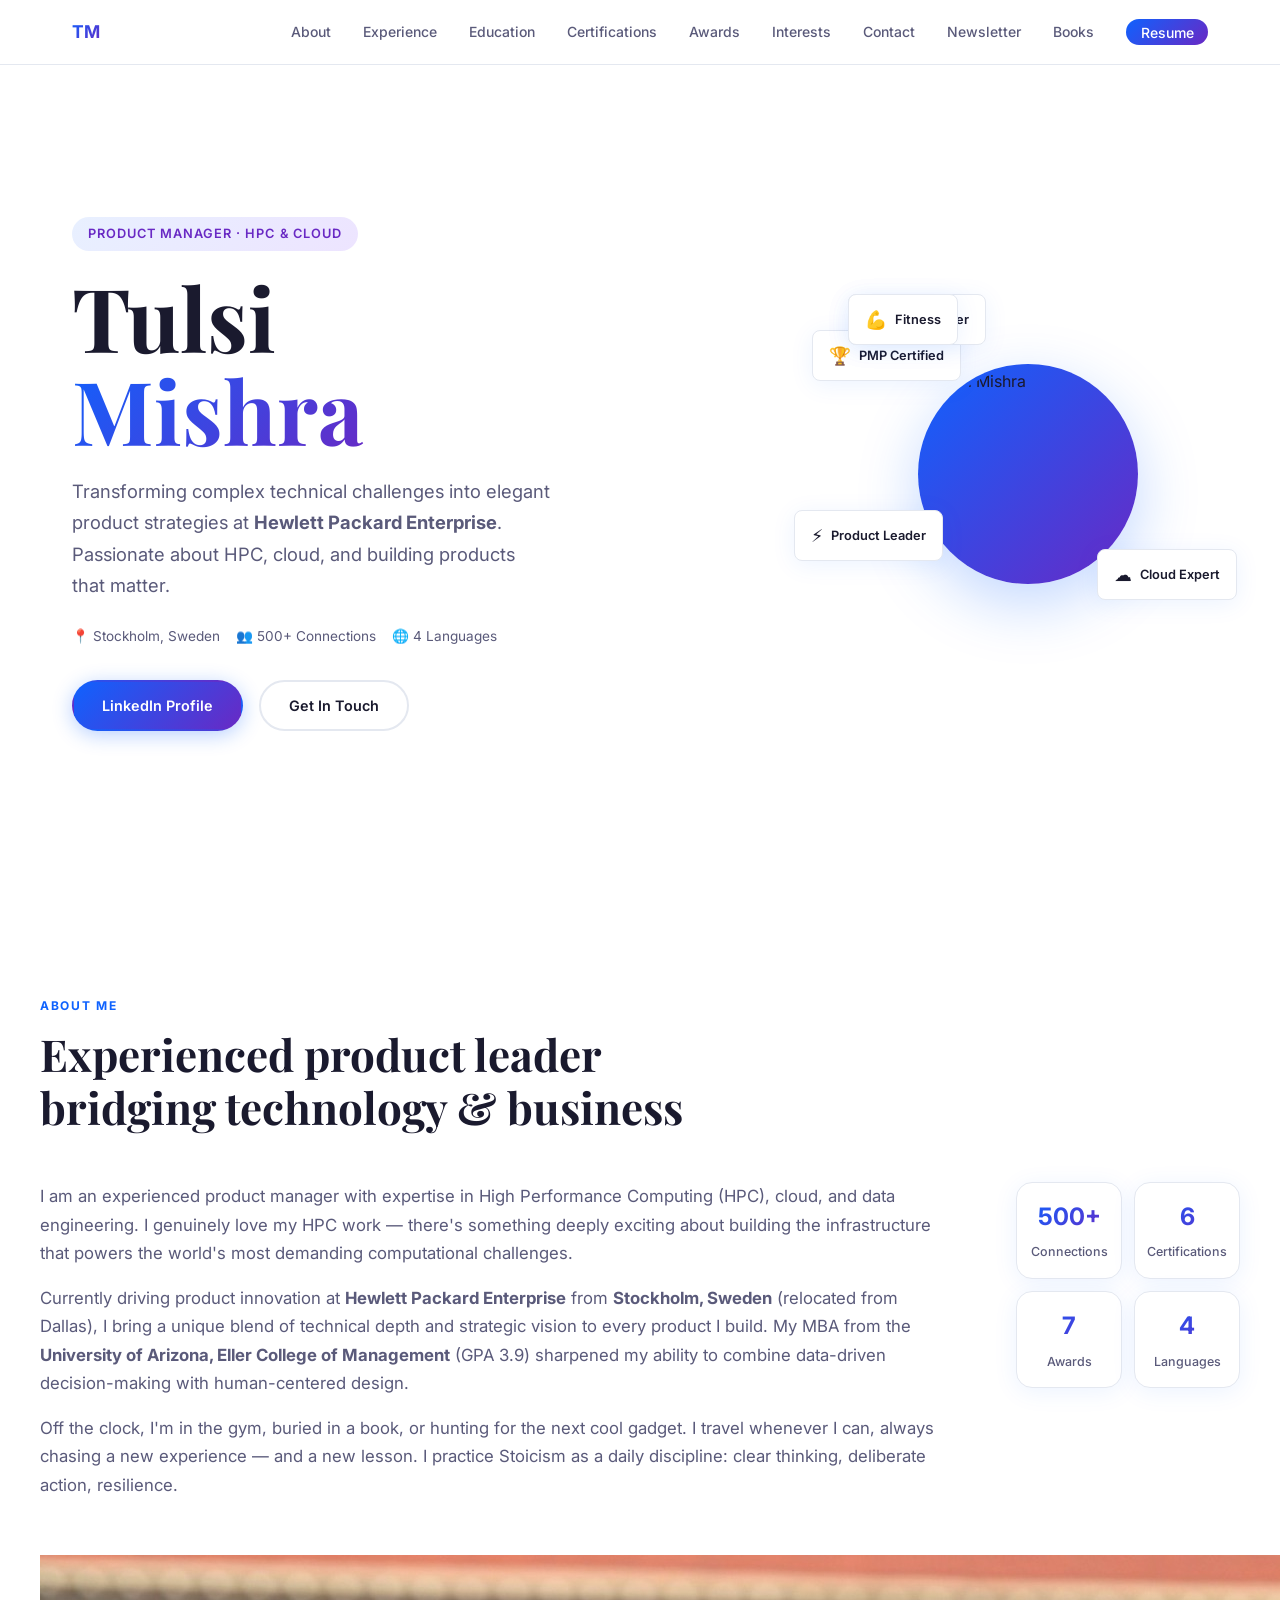
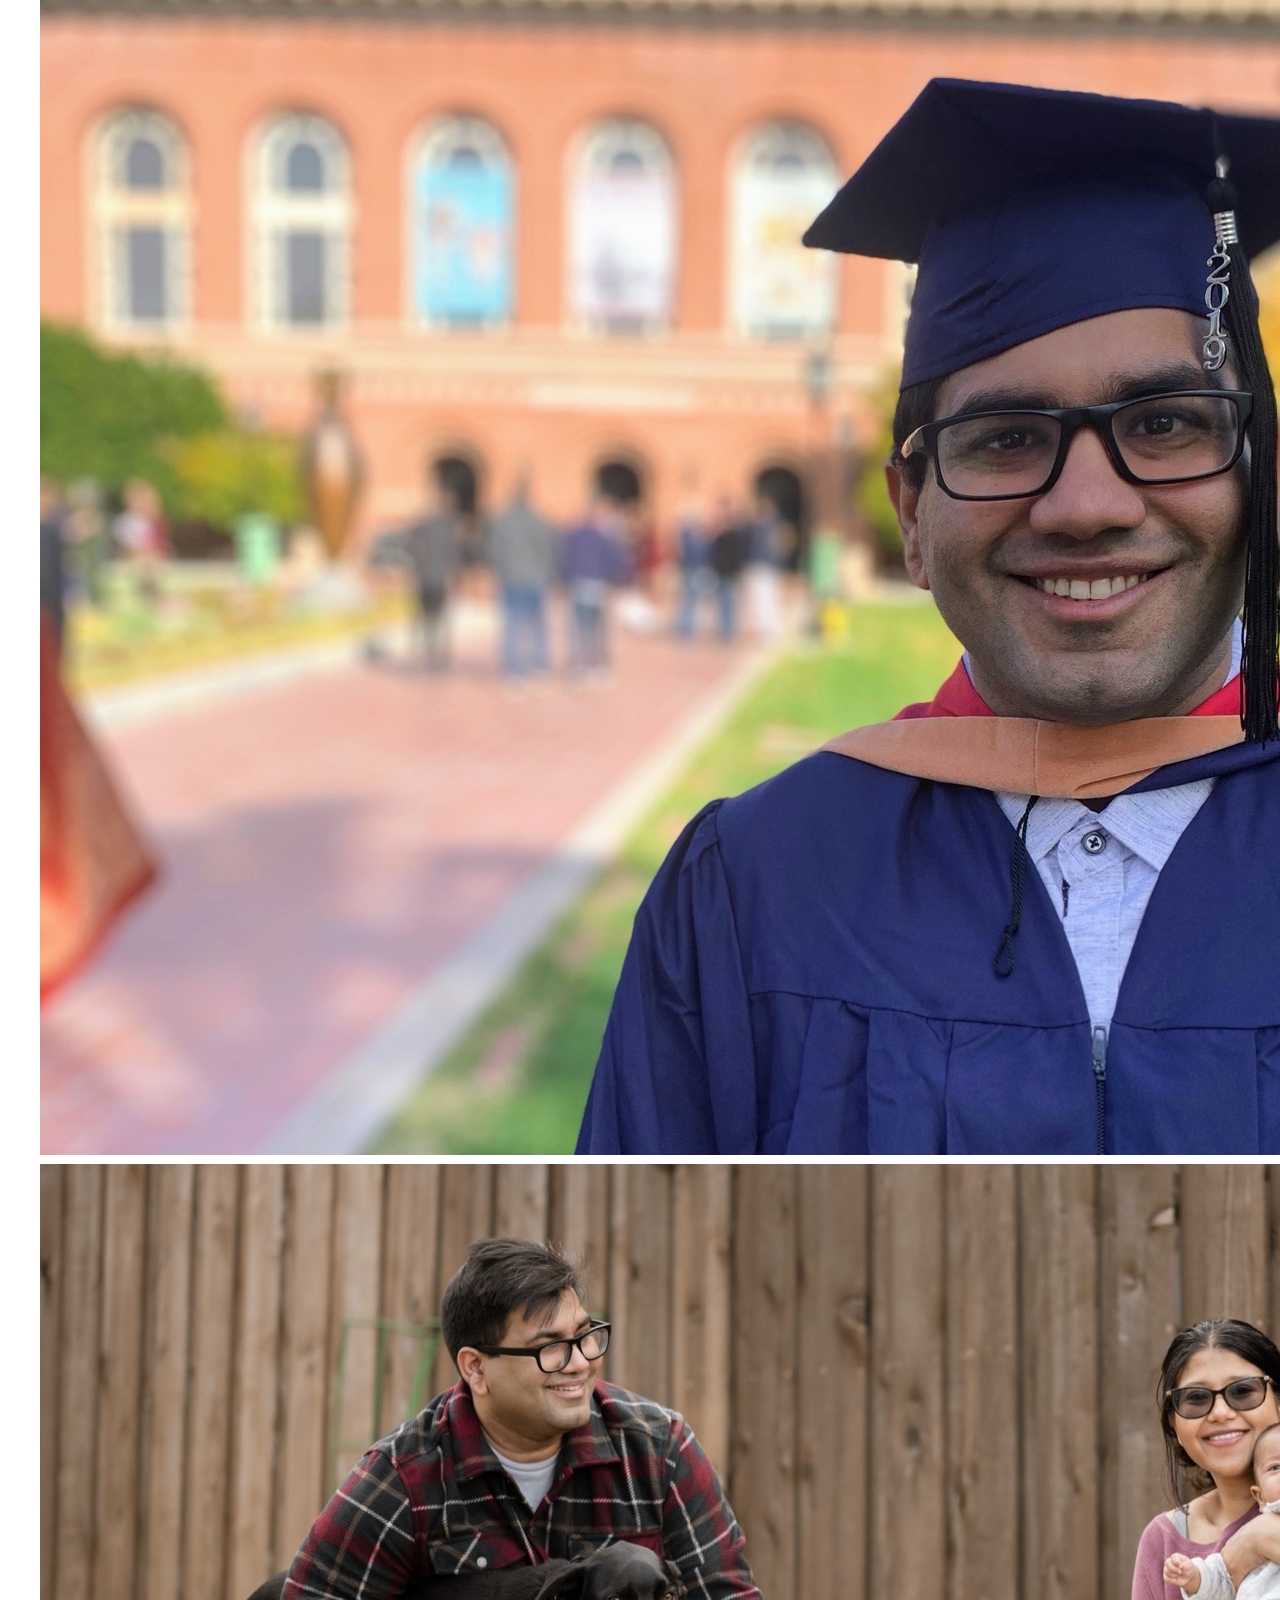
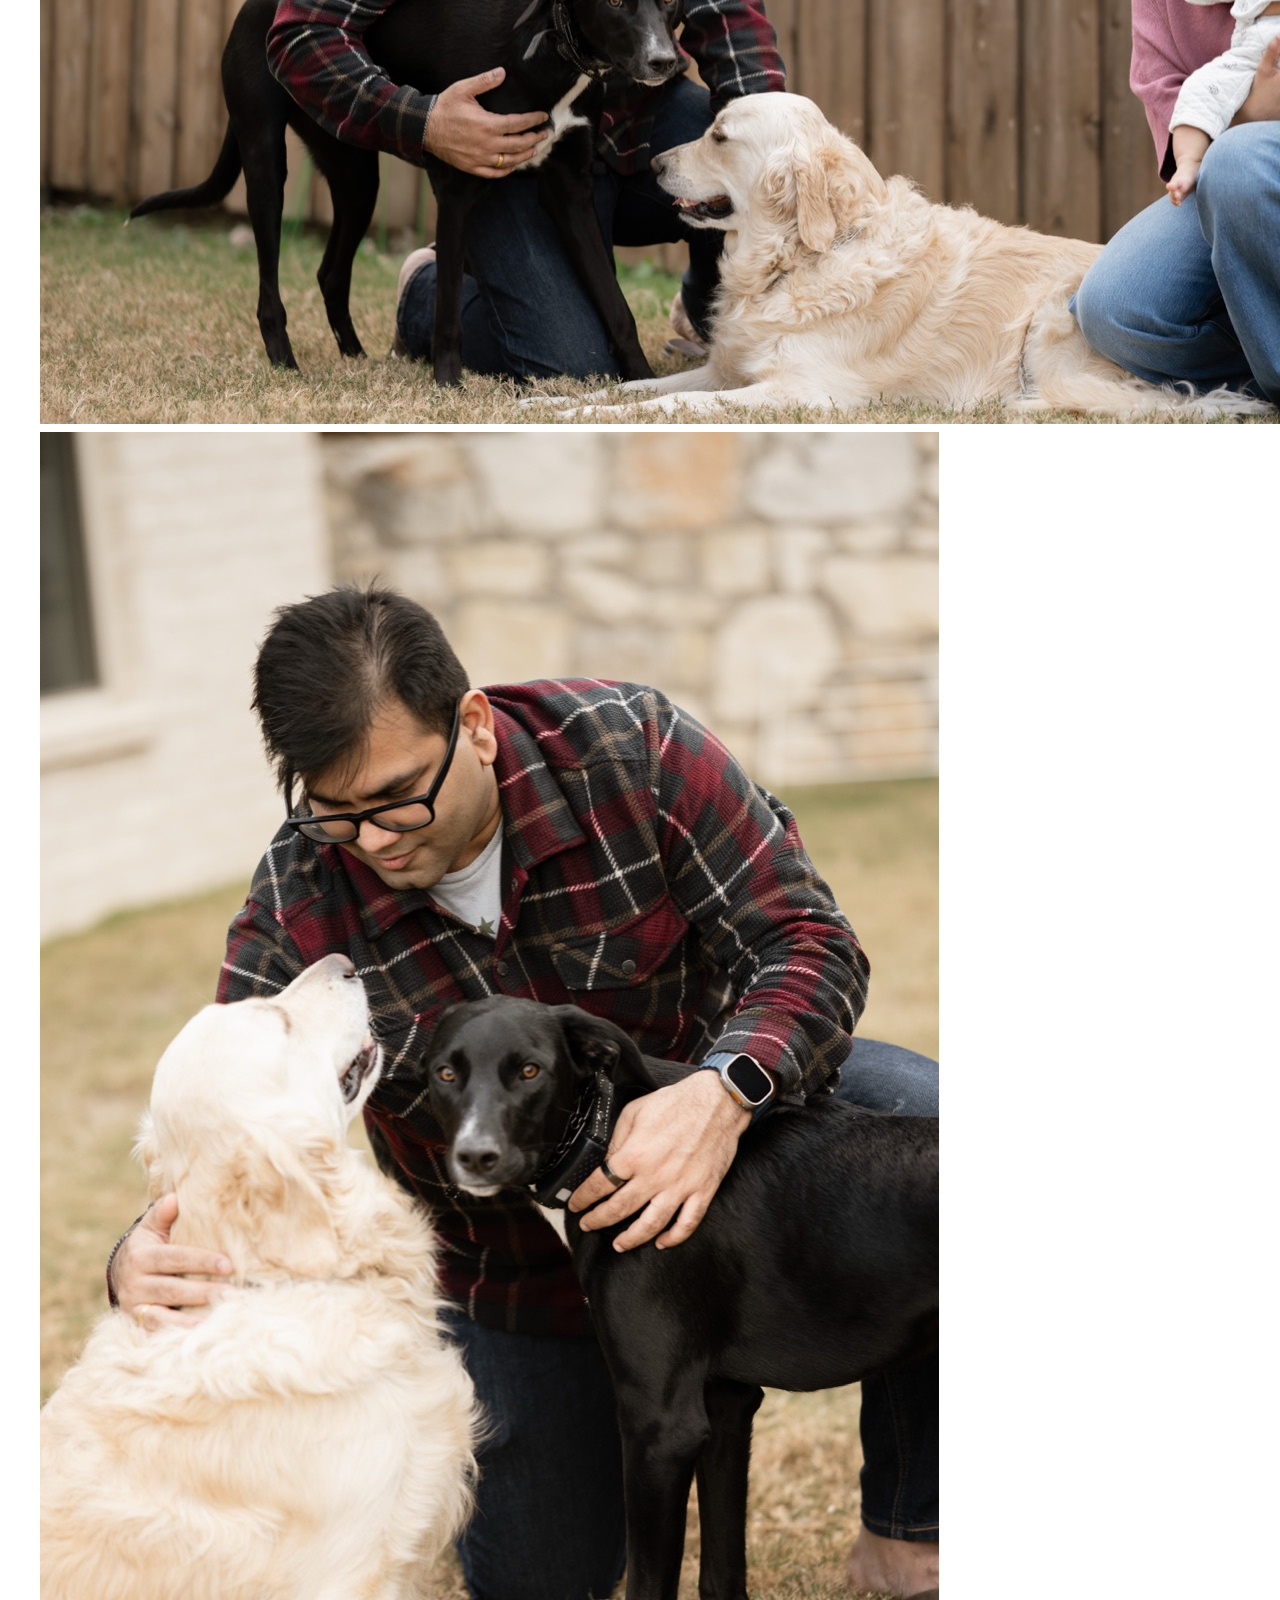
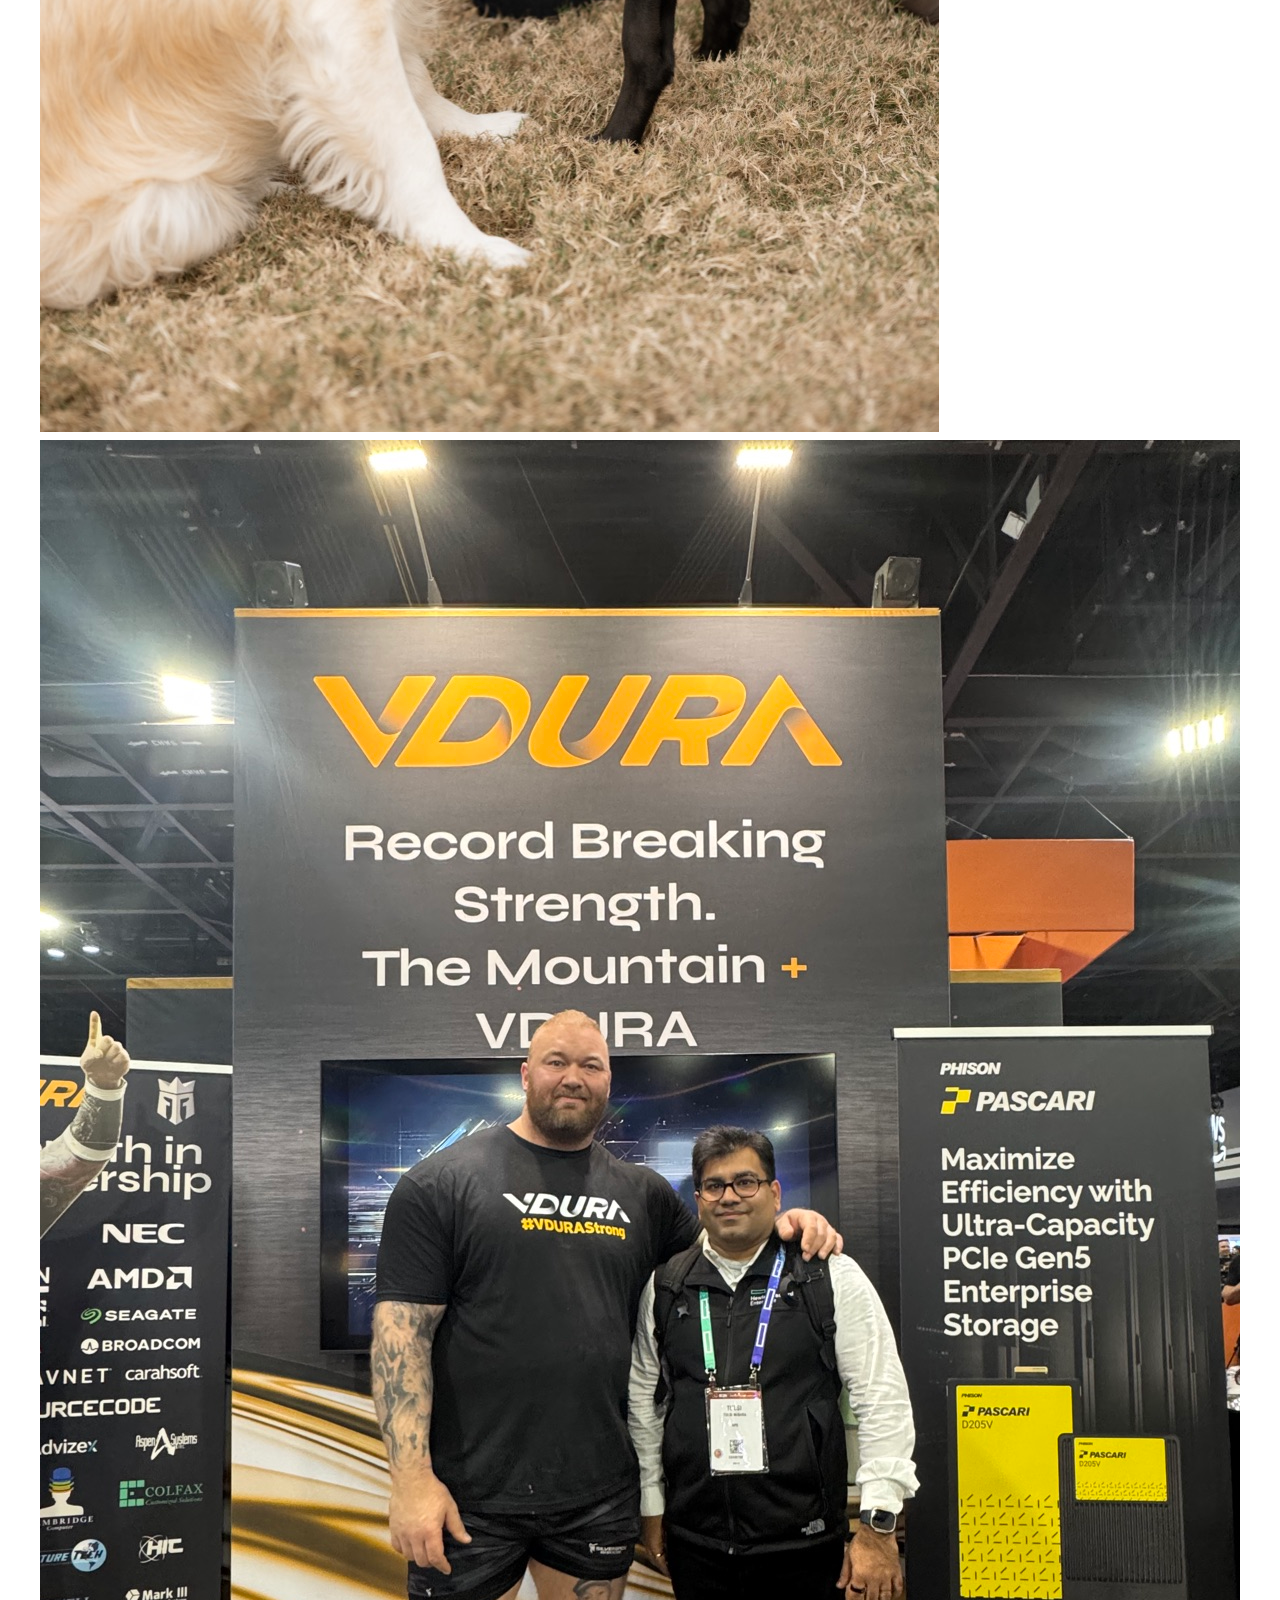
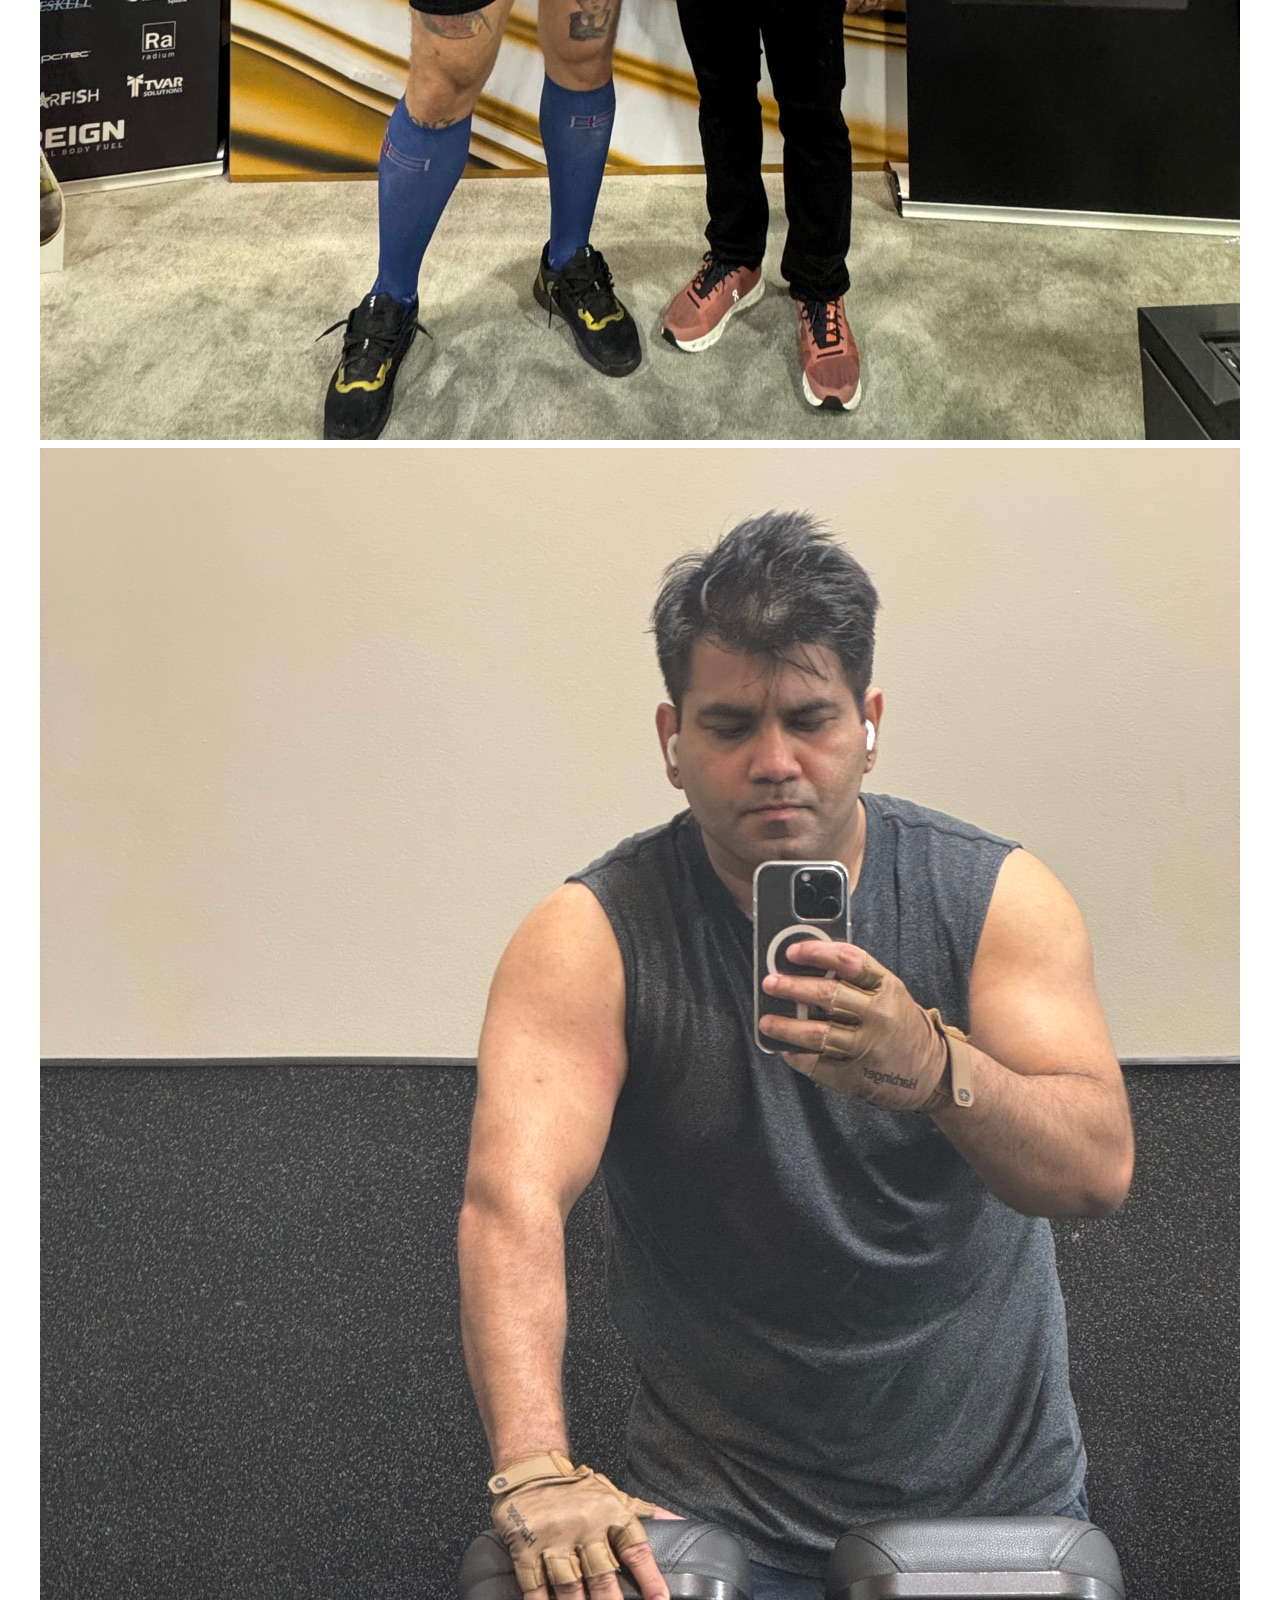
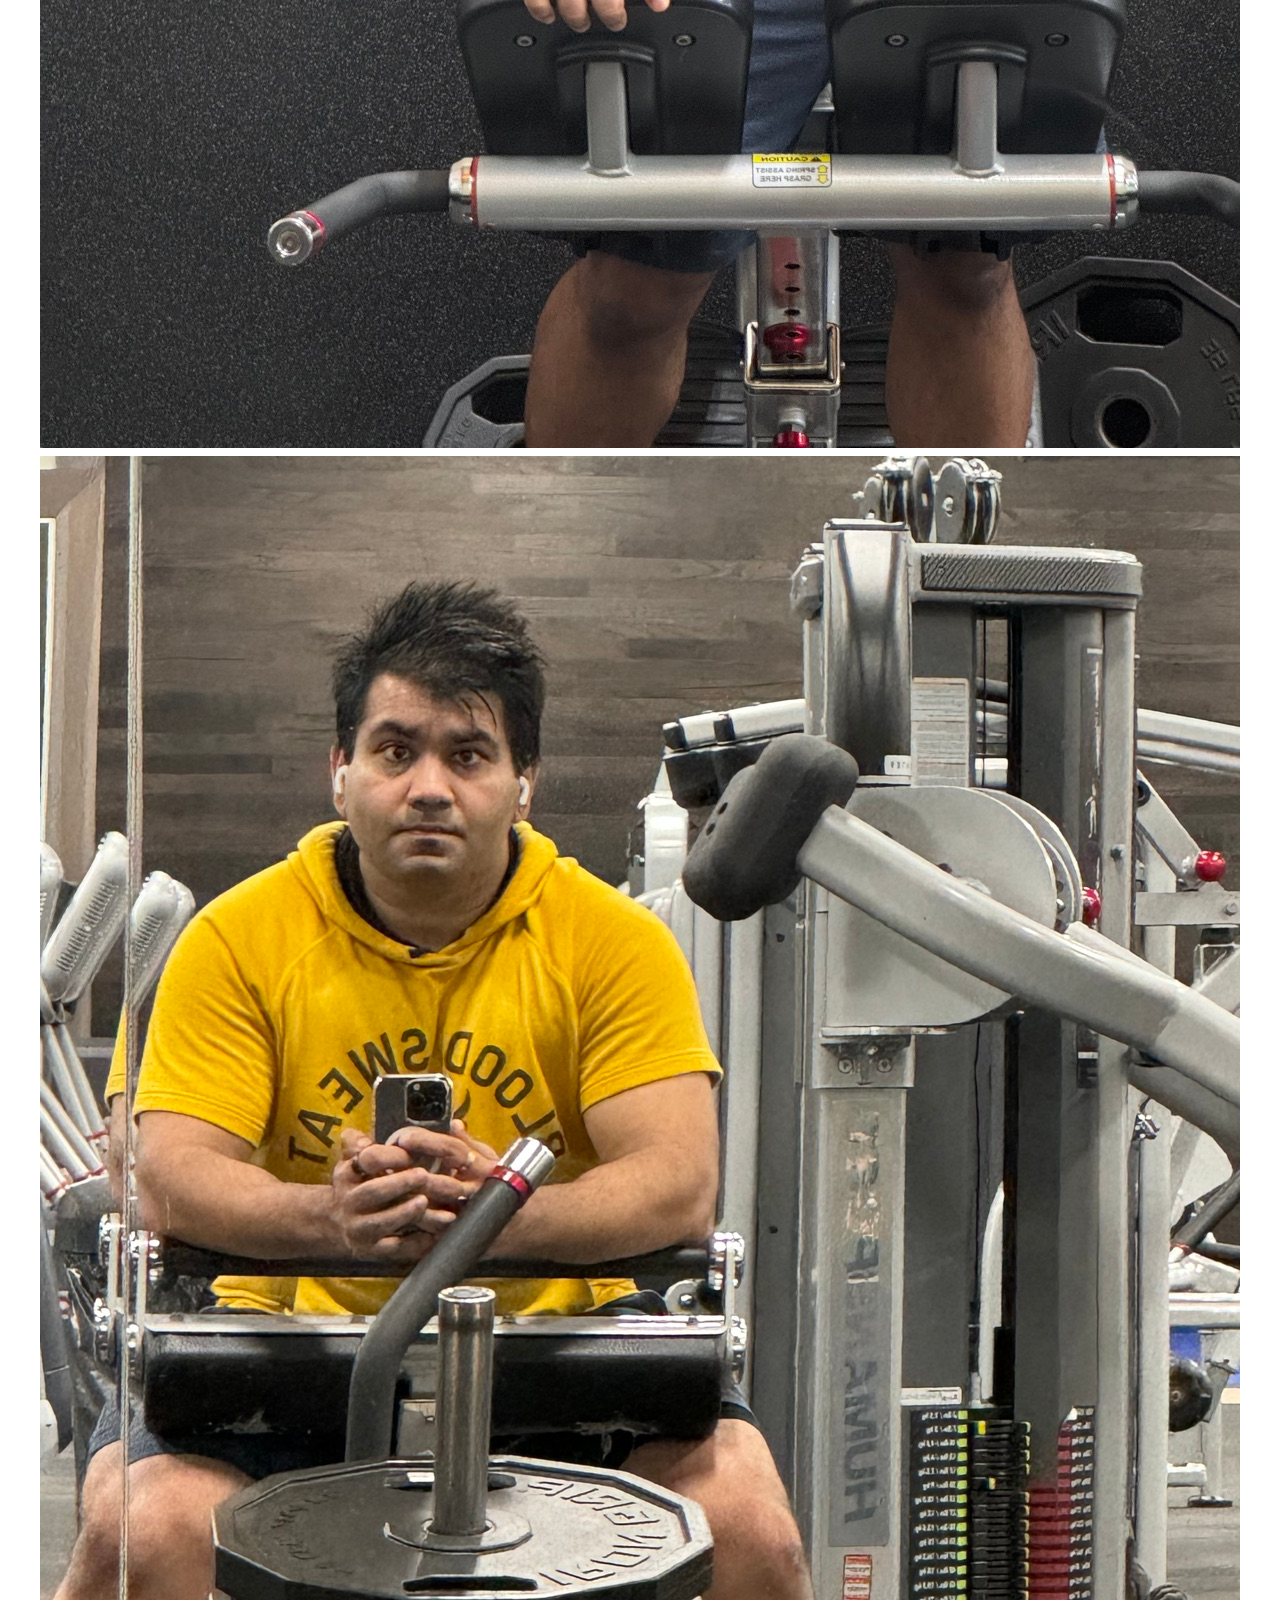
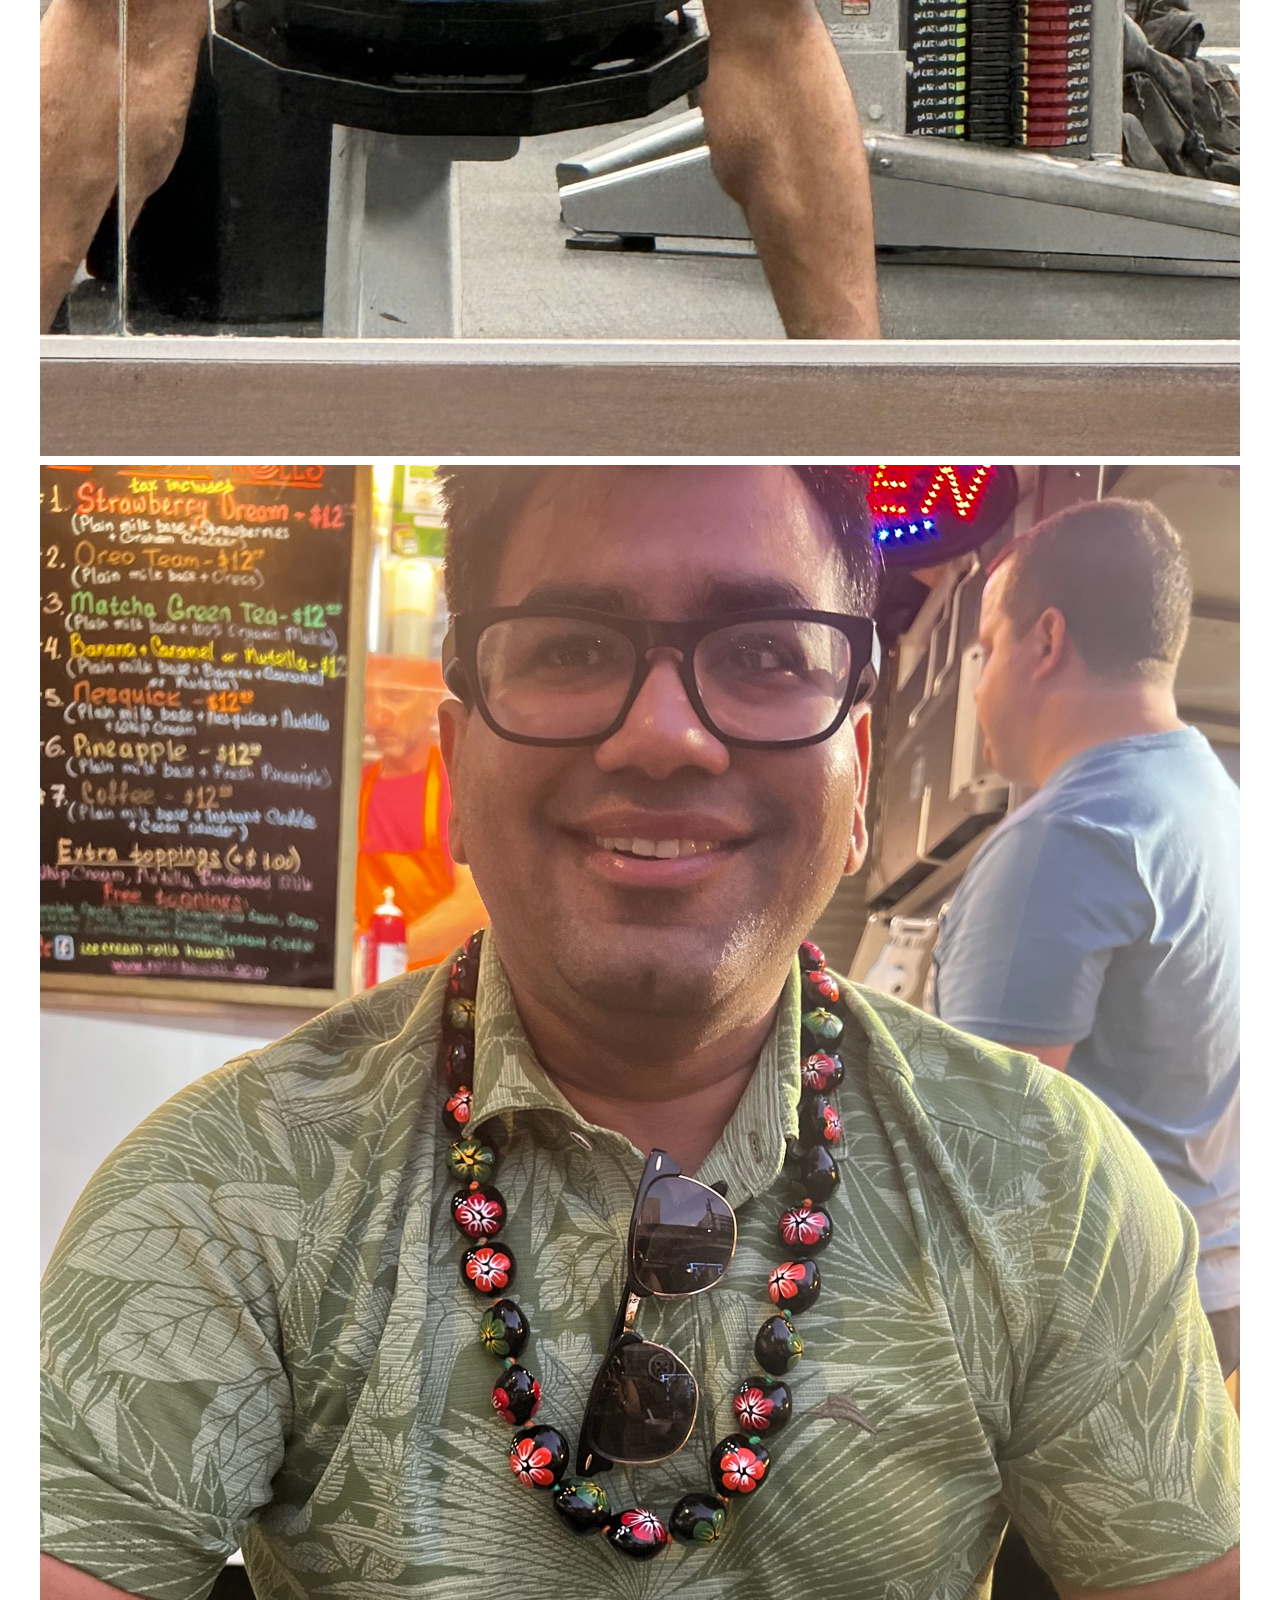
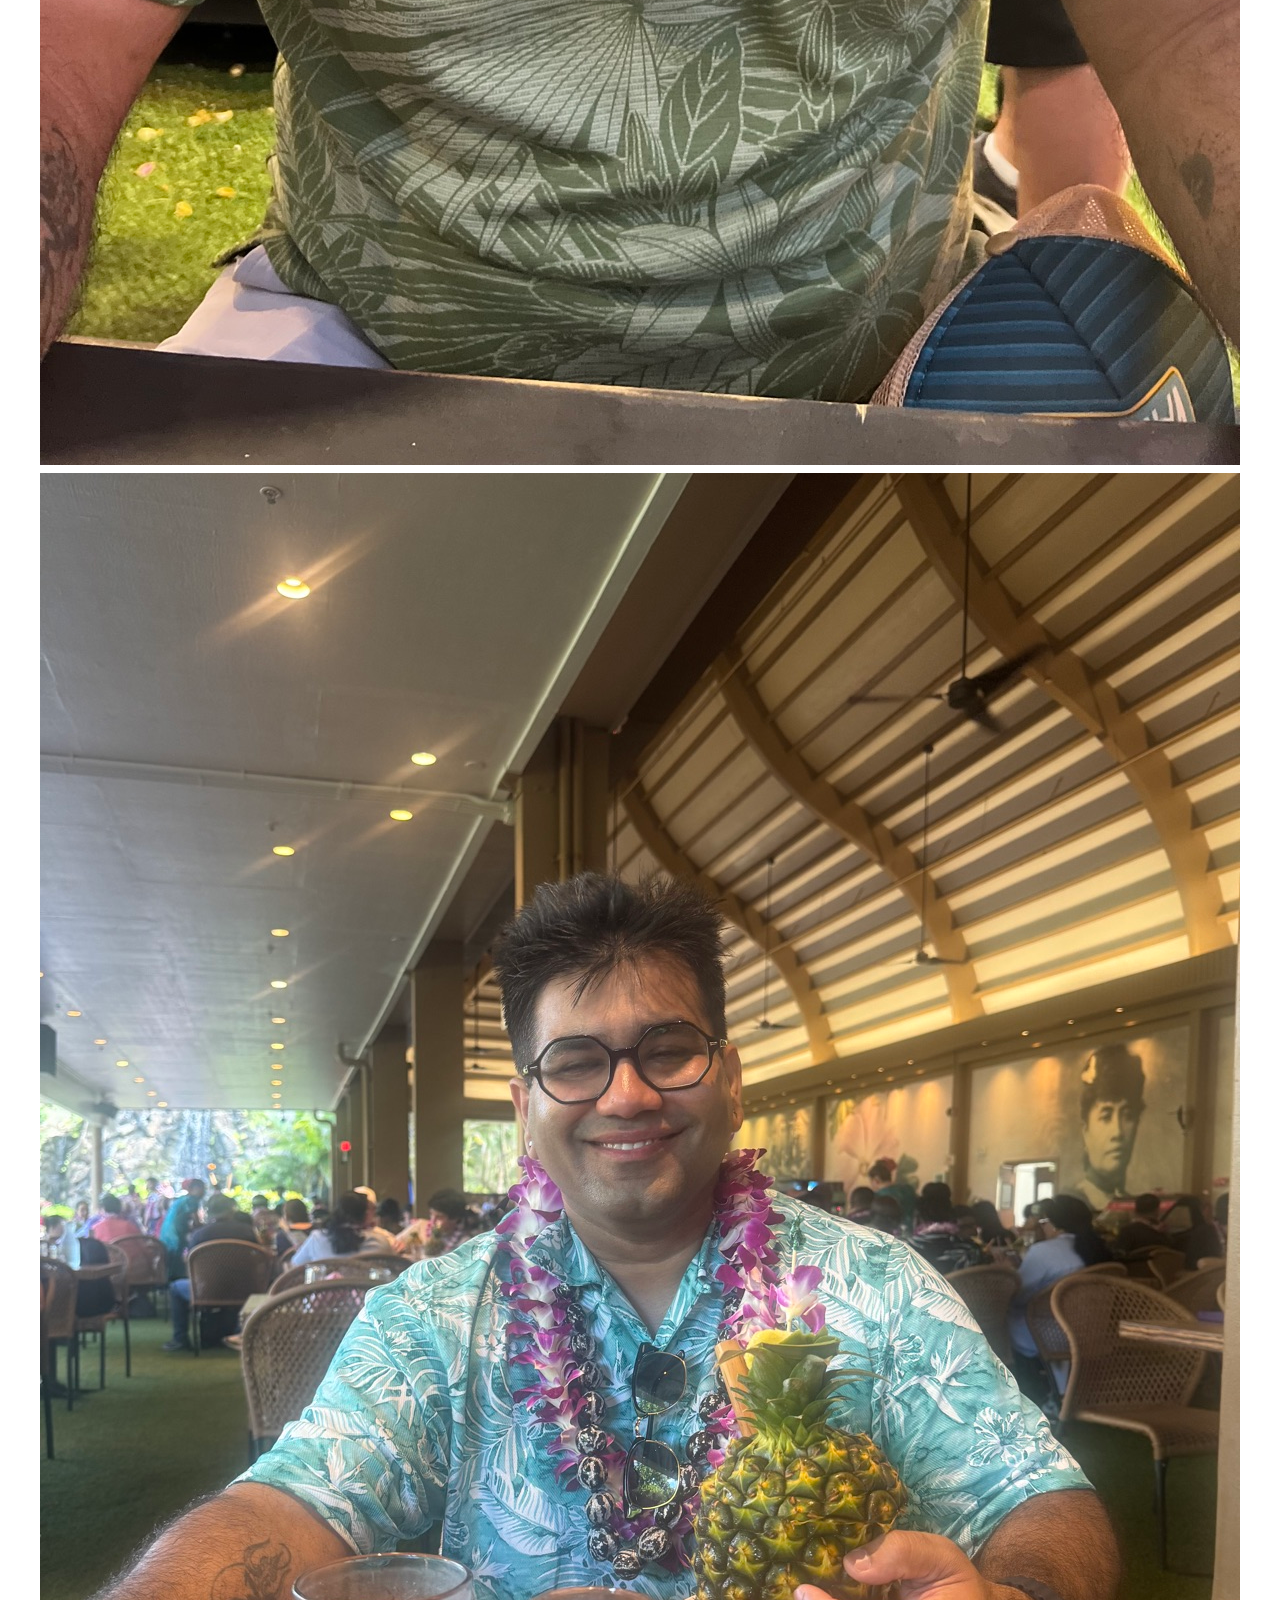
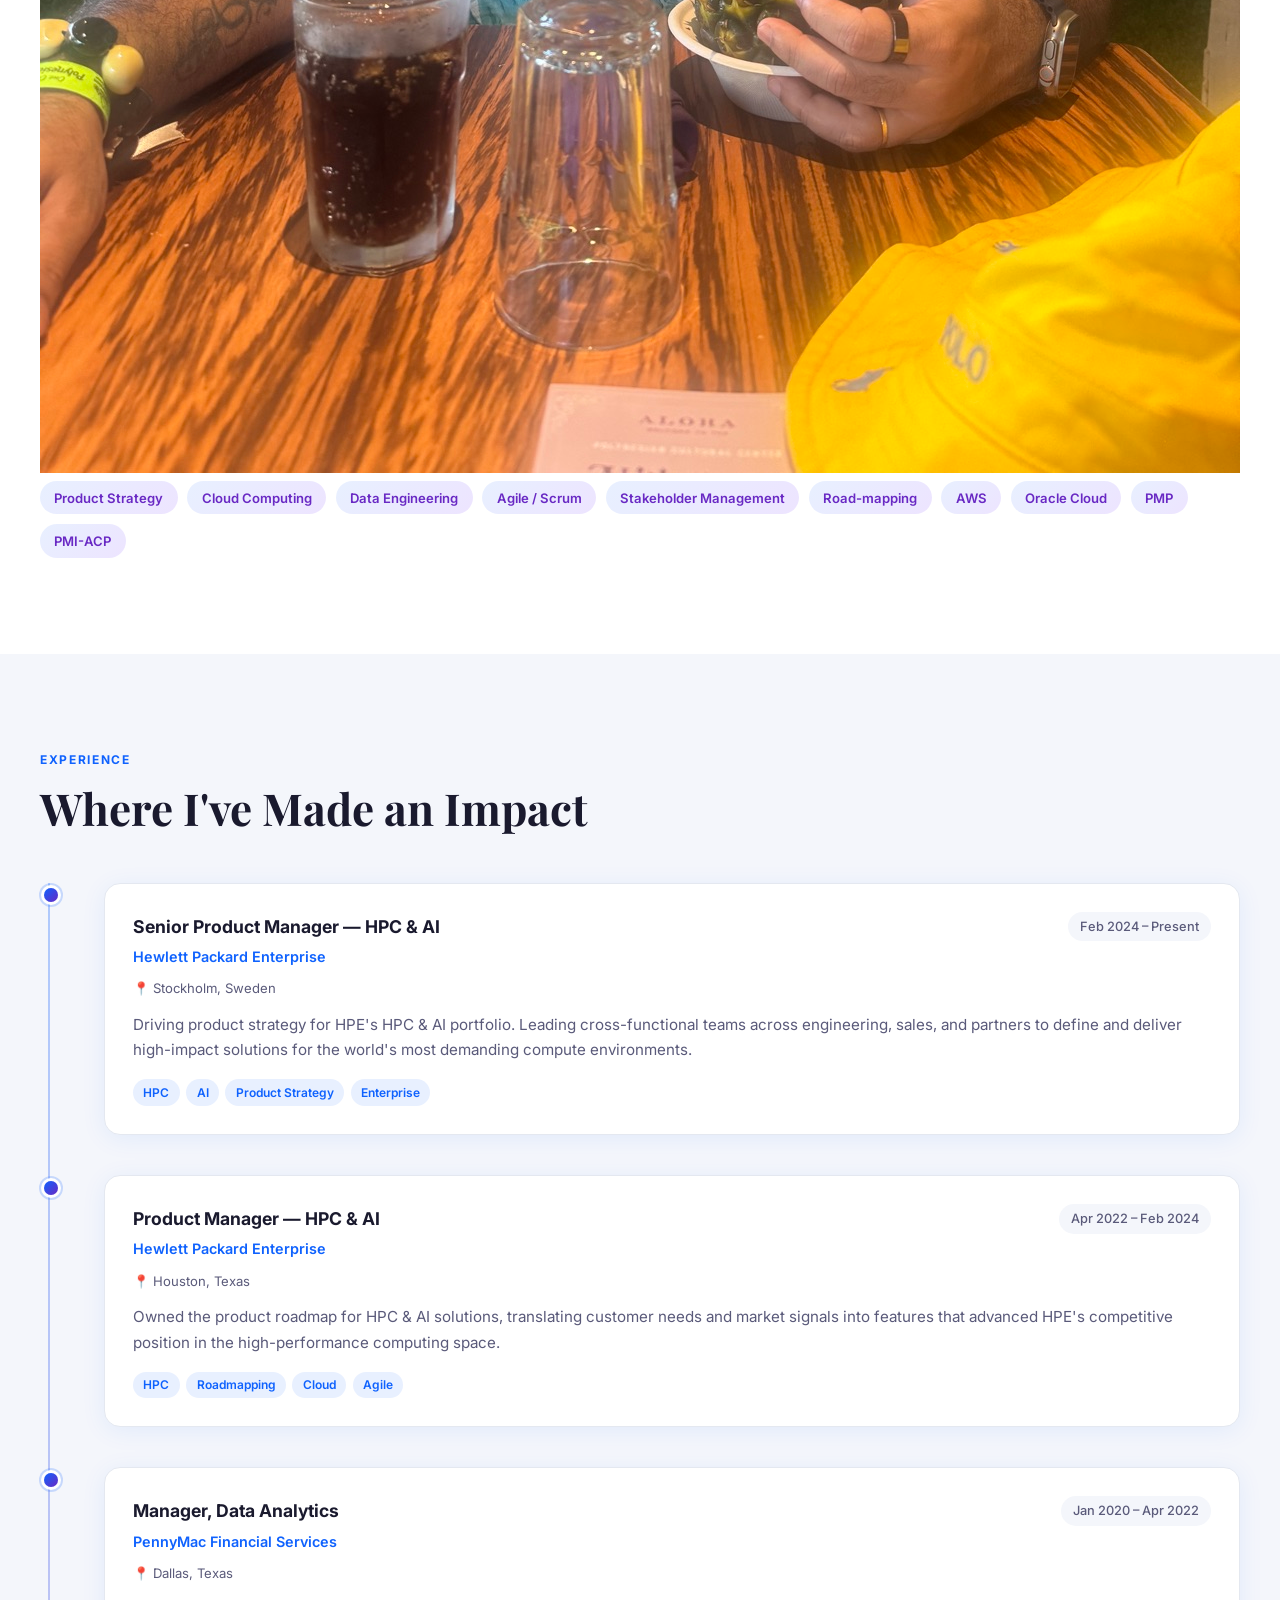
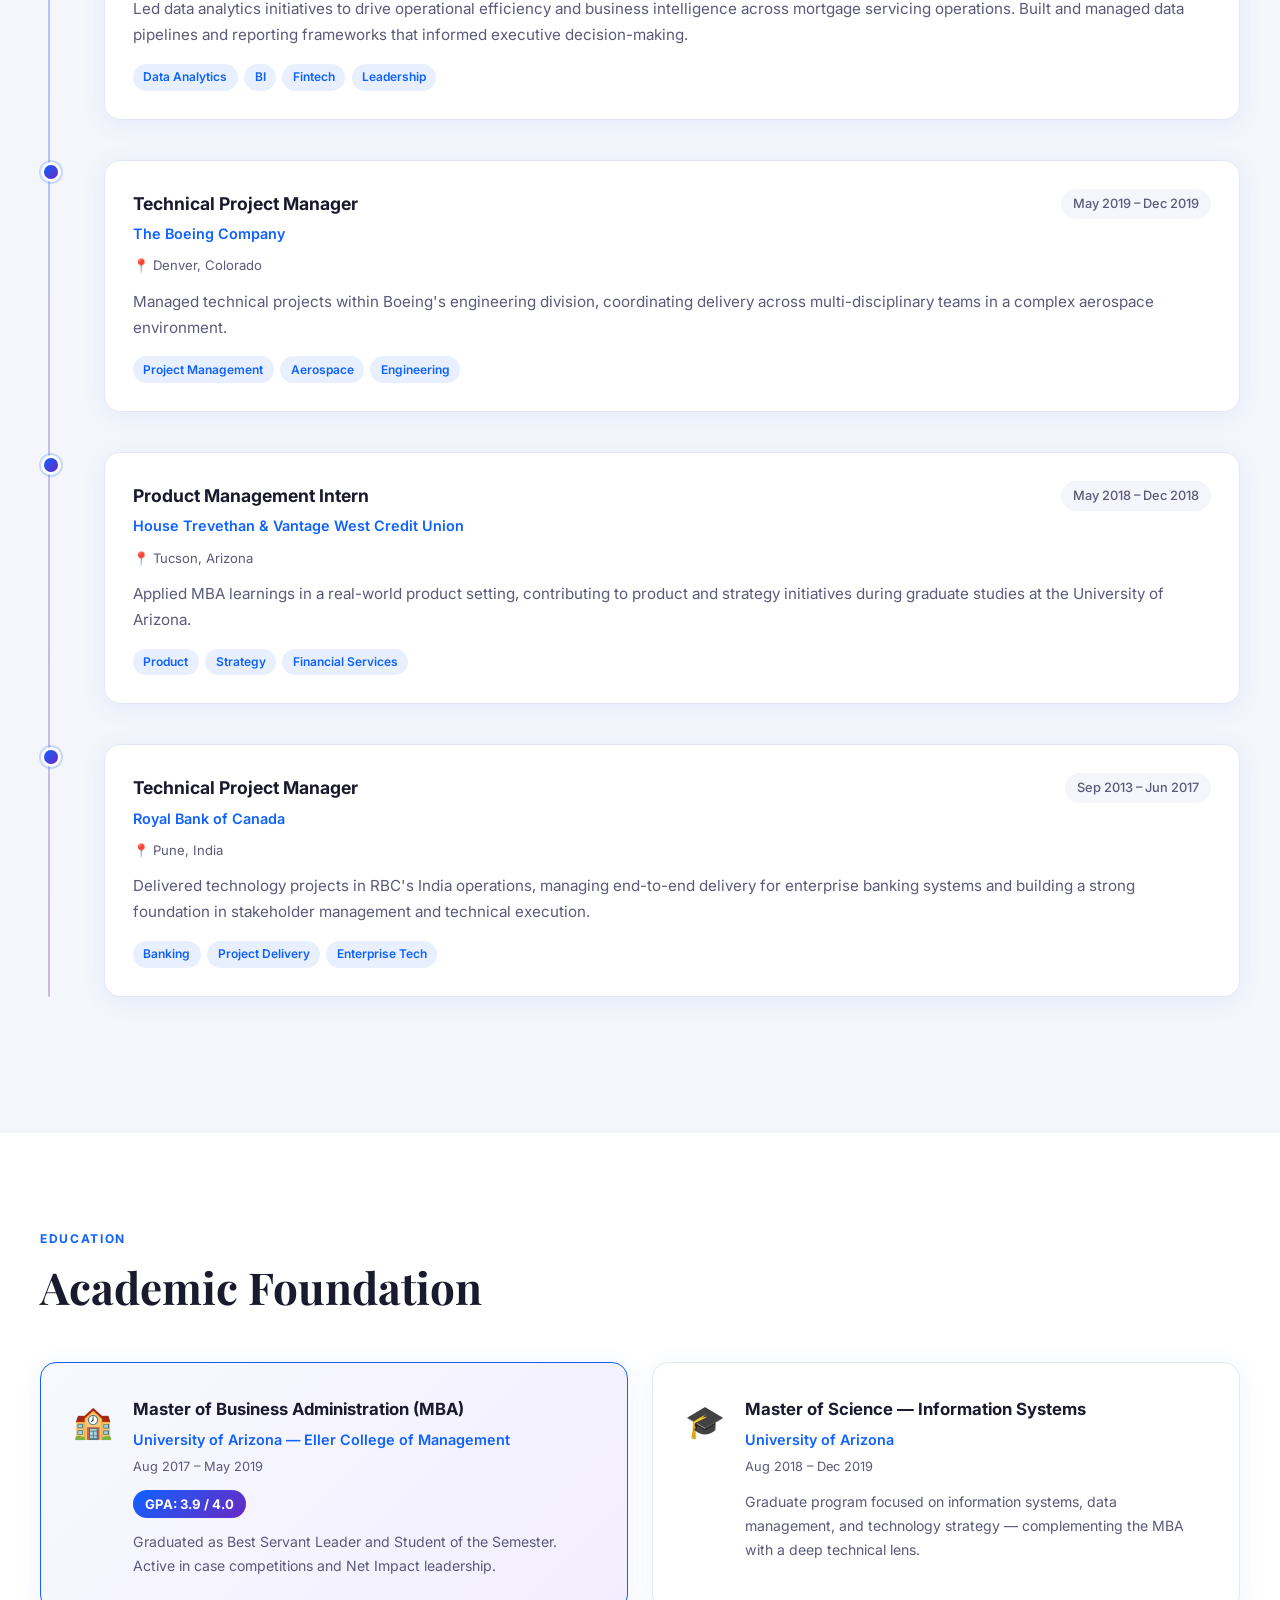
==== index.html @ fc6d2793 "Update floating cards: Avid Reader + Fitness - fc4: "81+ Books Read" → "Avid Reader" - fc5: "Stoic" " ====
<!DOCTYPE html>
<html lang="en">
<head>
  <meta charset="UTF-8" />
  <meta name="viewport" content="width=device-width, initial-scale=1.0" />
  <title>Tulsi Mishra — Product Manager</title>
  <link rel="preconnect" href="https://fonts.googleapis.com" />
  <link rel="preconnect" href="https://fonts.gstatic.com" crossorigin />
  <link href="https://fonts.googleapis.com/css2?family=Inter:wght@300;400;500;600;700&family=Playfair+Display:wght@700&display=swap" rel="stylesheet" />
  <link rel="stylesheet" href="style.css" />
</head>
<body>

  <!-- NAV -->
  <nav id="navbar">
    <div class="nav-inner">
      <span class="nav-logo">TM</span>
      <ul class="nav-links">
        <li><a href="#about">About</a></li>
        <li><a href="#experience">Experience</a></li>
        <li><a href="#education">Education</a></li>
        <li><a href="#certifications">Certifications</a></li>
        <li><a href="#awards">Awards</a></li>
        <li><a href="#interests">Interests</a></li>
        <li><a href="#contact">Contact</a></li>
        <li><a href="newsletter.html" target="_blank">Newsletter</a></li>
        <li><a href="books.html" target="_blank">Books</a></li>
        <li><a href="resume.html" target="_blank" class="nav-resume-btn">Resume</a></li>
      </ul>
      <button class="nav-toggle" aria-label="Toggle menu">&#9776;</button>
    </div>
  </nav>

  <!-- HERO -->
  <header id="hero">
    <div class="hero-content">
      <div class="hero-badge">Product Manager · HPC &amp; Cloud</div>
      <h1>Tulsi<br/><span class="accent">Mishra</span></h1>
      <p class="hero-sub">Transforming complex technical challenges into elegant product strategies at <strong>Hewlett Packard Enterprise</strong>. Passionate about HPC, cloud, and building products that matter.</p>
      <div class="hero-meta">
        <span>&#128205; Stockholm, Sweden</span>
        <span>&#128101; 500+ Connections</span>
        <span>&#127760; 4 Languages</span>
      </div>
      <div class="hero-actions">
        <a href="https://www.linkedin.com/in/tmishra1992" target="_blank" class="btn btn-primary">LinkedIn Profile</a>
        <a href="#contact" class="btn btn-outline">Get In Touch</a>
      </div>
    </div>
    <div class="hero-visual">
      <div class="avatar-ring">
        <img src="images/profile-pic.jpeg" alt="Tulsi Mishra" class="avatar-photo" />
      </div>
      <div class="floating-card fc1">
        <span class="fc-icon">&#127942;</span>
        <span>PMP Certified</span>
      </div>
      <div class="floating-card fc2">
        <span class="fc-icon">&#9729;</span>
        <span>Cloud Expert</span>
      </div>
      <div class="floating-card fc3">
        <span class="fc-icon">&#9889;</span>
        <span>Product Leader</span>
      </div>
      <div class="floating-card fc4">
        <span class="fc-icon">&#128218;</span>
        <span>Avid Reader</span>
      </div>
      <div class="floating-card fc5">
        <span class="fc-icon">&#128170;</span>
        <span>Fitness</span>
      </div>
    </div>
  </header>

  <!-- ABOUT -->
  <section id="about">
    <div class="container">
      <div class="section-label">About Me</div>
      <h2 class="section-title">Experienced product leader<br/>bridging technology & business</h2>
      <div class="about-grid">
        <div class="about-text">
          <p>I am an experienced product manager with expertise in High Performance Computing (HPC), cloud, and data engineering. I genuinely love my HPC work — there's something deeply exciting about building the infrastructure that powers the world's most demanding computational challenges.</p>
          <p>Currently driving product innovation at <strong>Hewlett Packard Enterprise</strong> from <strong>Stockholm, Sweden</strong> (relocated from Dallas), I bring a unique blend of technical depth and strategic vision to every product I build. My MBA from the <strong>University of Arizona, Eller College of Management</strong> (GPA 3.9) sharpened my ability to combine data-driven decision-making with human-centered design.</p>
          <p>Off the clock, I'm in the gym, buried in a book, or hunting for the next cool gadget. I travel whenever I can, always chasing a new experience — and a new lesson. I practice Stoicism as a daily discipline: clear thinking, deliberate action, resilience.</p>
        </div>
        <div class="about-stats-block">
          <div class="about-stats-mini">
            <div class="stat">
              <span class="stat-num">500+</span>
              <span class="stat-label">Connections</span>
            </div>
            <div class="stat">
              <span class="stat-num">6</span>
              <span class="stat-label">Certifications</span>
            </div>
            <div class="stat">
              <span class="stat-num">7</span>
              <span class="stat-label">Awards</span>
            </div>
            <div class="stat">
              <span class="stat-num">4</span>
              <span class="stat-label">Languages</span>
            </div>
          </div>
        </div>
      </div>

      <!-- Full-width photo gallery -->
      <div class="about-gallery">
        <img class="face-top" src="images/graduation.jpg" alt="Graduation day" />
        <img src="images/family.jpg" alt="Family photo" />
        <img class="face-top" src="images/with-dogs.jpg" alt="With the dogs" />
        <img src="images/conference.jpeg" alt="At a conference" />
        <img class="face-top" src="images/gym-arms.jpeg" alt="Training upper body" />
        <img class="face-top" src="images/gym-legs.jpeg" alt="Leg day" />
        <img class="face-top" src="images/hawaii.jpeg" alt="Hawaii" />
        <img src="images/hawaii-flowers.jpeg" alt="Hawaii flowers" />
      </div>
      <div class="skills-row">
        <span class="skill-tag">Product Strategy</span>
        <span class="skill-tag">Cloud Computing</span>
        <span class="skill-tag">Data Engineering</span>
        <span class="skill-tag">Agile / Scrum</span>
        <span class="skill-tag">Stakeholder Management</span>
        <span class="skill-tag">Road-mapping</span>
        <span class="skill-tag">AWS</span>
        <span class="skill-tag">Oracle Cloud</span>
        <span class="skill-tag">PMP</span>
        <span class="skill-tag">PMI-ACP</span>
      </div>
    </div>
  </section>

  <!-- EXPERIENCE -->
  <section id="experience" class="alt-bg">
    <div class="container">
      <div class="section-label">Experience</div>
      <h2 class="section-title">Where I've Made an Impact</h2>
      <div class="timeline">

        <div class="timeline-item">
          <div class="tl-dot"></div>
          <div class="tl-content">
            <div class="tl-header">
              <div>
                <h3 class="tl-title">Senior Product Manager — HPC &amp; AI</h3>
                <span class="tl-company">Hewlett Packard Enterprise</span>
              </div>
              <span class="tl-date">Feb 2024 – Present</span>
            </div>
            <p class="tl-location">&#128205; Stockholm, Sweden</p>
            <p class="tl-desc">Driving product strategy for HPE's HPC &amp; AI portfolio. Leading cross-functional teams across engineering, sales, and partners to define and deliver high-impact solutions for the world's most demanding compute environments.</p>
            <div class="tl-tags">
              <span>HPC</span><span>AI</span><span>Product Strategy</span><span>Enterprise</span>
            </div>
          </div>
        </div>

        <div class="timeline-item">
          <div class="tl-dot"></div>
          <div class="tl-content">
            <div class="tl-header">
              <div>
                <h3 class="tl-title">Product Manager — HPC &amp; AI</h3>
                <span class="tl-company">Hewlett Packard Enterprise</span>
              </div>
              <span class="tl-date">Apr 2022 – Feb 2024</span>
            </div>
            <p class="tl-location">&#128205; Houston, Texas</p>
            <p class="tl-desc">Owned the product roadmap for HPC &amp; AI solutions, translating customer needs and market signals into features that advanced HPE's competitive position in the high-performance computing space.</p>
            <div class="tl-tags">
              <span>HPC</span><span>Roadmapping</span><span>Cloud</span><span>Agile</span>
            </div>
          </div>
        </div>

        <div class="timeline-item">
          <div class="tl-dot"></div>
          <div class="tl-content">
            <div class="tl-header">
              <div>
                <h3 class="tl-title">Manager, Data Analytics</h3>
                <span class="tl-company">PennyMac Financial Services</span>
              </div>
              <span class="tl-date">Jan 2020 – Apr 2022</span>
            </div>
            <p class="tl-location">&#128205; Dallas, Texas</p>
            <p class="tl-desc">Led data analytics initiatives to drive operational efficiency and business intelligence across mortgage servicing operations. Built and managed data pipelines and reporting frameworks that informed executive decision-making.</p>
            <div class="tl-tags">
              <span>Data Analytics</span><span>BI</span><span>Fintech</span><span>Leadership</span>
            </div>
          </div>
        </div>

        <div class="timeline-item">
          <div class="tl-dot"></div>
          <div class="tl-content">
            <div class="tl-header">
              <div>
                <h3 class="tl-title">Technical Project Manager</h3>
                <span class="tl-company">The Boeing Company</span>
              </div>
              <span class="tl-date">May 2019 – Dec 2019</span>
            </div>
            <p class="tl-location">&#128205; Denver, Colorado</p>
            <p class="tl-desc">Managed technical projects within Boeing's engineering division, coordinating delivery across multi-disciplinary teams in a complex aerospace environment.</p>
            <div class="tl-tags">
              <span>Project Management</span><span>Aerospace</span><span>Engineering</span>
            </div>
          </div>
        </div>

        <div class="timeline-item">
          <div class="tl-dot"></div>
          <div class="tl-content">
            <div class="tl-header">
              <div>
                <h3 class="tl-title">Product Management Intern</h3>
                <span class="tl-company">House Trevethan &amp; Vantage West Credit Union</span>
              </div>
              <span class="tl-date">May 2018 – Dec 2018</span>
            </div>
            <p class="tl-location">&#128205; Tucson, Arizona</p>
            <p class="tl-desc">Applied MBA learnings in a real-world product setting, contributing to product and strategy initiatives during graduate studies at the University of Arizona.</p>
            <div class="tl-tags">
              <span>Product</span><span>Strategy</span><span>Financial Services</span>
            </div>
          </div>
        </div>

        <div class="timeline-item">
          <div class="tl-dot"></div>
          <div class="tl-content">
            <div class="tl-header">
              <div>
                <h3 class="tl-title">Technical Project Manager</h3>
                <span class="tl-company">Royal Bank of Canada</span>
              </div>
              <span class="tl-date">Sep 2013 – Jun 2017</span>
            </div>
            <p class="tl-location">&#128205; Pune, India</p>
            <p class="tl-desc">Delivered technology projects in RBC's India operations, managing end-to-end delivery for enterprise banking systems and building a strong foundation in stakeholder management and technical execution.</p>
            <div class="tl-tags">
              <span>Banking</span><span>Project Delivery</span><span>Enterprise Tech</span>
            </div>
          </div>
        </div>

      </div>
    </div>
  </section>

  <!-- EDUCATION -->
  <section id="education">
    <div class="container">
      <div class="section-label">Education</div>
      <h2 class="section-title">Academic Foundation</h2>
      <div class="edu-grid">

        <div class="edu-card featured">
          <div class="edu-icon">&#127979;</div>
          <div class="edu-body">
            <span class="edu-degree">Master of Business Administration (MBA)</span>
            <span class="edu-school">University of Arizona — Eller College of Management</span>
            <span class="edu-date">Aug 2017 – May 2019</span>
            <div class="edu-gpa">GPA: <strong>3.9 / 4.0</strong></div>
            <p class="edu-note">Graduated as Best Servant Leader and Student of the Semester. Active in case competitions and Net Impact leadership.</p>
          </div>
        </div>

        <div class="edu-card">
          <div class="edu-icon">&#127891;</div>
          <div class="edu-body">
            <span class="edu-degree">Master of Science — Information Systems</span>
            <span class="edu-school">University of Arizona</span>
            <span class="edu-date">Aug 2018 – Dec 2019</span>
            <p class="edu-note">Graduate program focused on information systems, data management, and technology strategy — complementing the MBA with a deep technical lens.</p>
          </div>
        </div>

        <div class="edu-card">
          <div class="edu-icon">&#127891;</div>
          <div class="edu-body">
            <span class="edu-degree">Undergraduate Degree — Electronics &amp; Instrumentation</span>
            <span class="edu-school">India (Engineering / Technology)</span>
            <span class="edu-date">2010 – 2014</span>
            <p class="edu-note">Foundational engineering education including specialized training in VLSI and Programmable Logic Controllers.</p>
          </div>
        </div>

      </div>
    </div>
  </section>

  <!-- CERTIFICATIONS -->
  <section id="certifications" class="alt-bg">
    <div class="container">
      <div class="section-label">Certifications</div>
      <h2 class="section-title">Professional Credentials</h2>
      <div class="cert-grid">

        <div class="cert-card">
          <div class="cert-badge pmp">PMP</div>
          <div class="cert-info">
            <h4>Project Management Professional</h4>
            <span>Project Management Institute</span>
            <span class="cert-date">Issued Jun 2022</span>
          </div>
        </div>

        <div class="cert-card">
          <div class="cert-badge acp">ACP</div>
          <div class="cert-info">
            <h4>PMI Agile Certified Practitioner</h4>
            <span>Project Management Institute</span>
            <span class="cert-date">Issued Aug 2018</span>
          </div>
        </div>

        <div class="cert-card">
          <div class="cert-badge oracle">OCI</div>
          <div class="cert-info">
            <h4>Oracle Cloud Infrastructure Foundations</h4>
            <span>Oracle — 2020 Certified Associate</span>
            <span class="cert-date">Issued Apr 2020</span>
          </div>
        </div>

        <div class="cert-card">
          <div class="cert-badge aws">AWS</div>
          <div class="cert-info">
            <h4>AWS Fundamentals: Going Cloud-Native</h4>
            <span>Amazon Web Services</span>
            <span class="cert-date">Issued Dec 2018</span>
          </div>
        </div>

        <div class="cert-card">
          <div class="cert-badge plc">PLC</div>
          <div class="cert-info">
            <h4>Programmable Logic Controller</h4>
            <span>Engineering Certification</span>
            <span class="cert-date">Issued May 2012</span>
          </div>
        </div>

        <div class="cert-card">
          <div class="cert-badge vlsi">VLSI</div>
          <div class="cert-info">
            <h4>Very Large Scale Integration</h4>
            <span>Engineering Certification</span>
            <span class="cert-date">Issued May 2011</span>
          </div>
        </div>

      </div>
    </div>
  </section>

  <!-- AWARDS -->
  <section id="awards">
    <div class="container">
      <div class="section-label">Awards &amp; Honors</div>
      <h2 class="section-title">Recognition &amp; Achievements</h2>
      <div class="awards-grid">

        <div class="award-card highlight">
          <span class="award-icon">&#127942;</span>
          <div>
            <h4>Best Servant Leader</h4>
            <span>University of Arizona · May 2019</span>
          </div>
        </div>

        <div class="award-card highlight">
          <span class="award-icon">&#11088;</span>
          <div>
            <h4>Student of the Semester</h4>
            <span>University of Arizona · May 2019</span>
          </div>
        </div>

        <div class="award-card">
          <span class="award-icon">&#127944;</span>
          <div>
            <h4>Finalist — Conscious Capitalism Case Competition</h4>
            <span>May 2019</span>
          </div>
        </div>

        <div class="award-card">
          <span class="award-icon">&#127944;</span>
          <div>
            <h4>Finalist — VCIC Case Competition</h4>
            <span>Feb 2019</span>
          </div>
        </div>

        <div class="award-card">
          <span class="award-icon">&#127944;</span>
          <div>
            <h4>Finalist — Penn State Case Competition</h4>
            <span>Nov 2018</span>
          </div>
        </div>

        <div class="award-card">
          <span class="award-icon">&#127943;</span>
          <div>
            <h4>Third Place — ACHE Case Competition</h4>
            <span>Apr 2018</span>
          </div>
        </div>

        <div class="award-card">
          <span class="award-icon">&#127944;</span>
          <div>
            <h4>Finalist — Global Supply Chain Management Initiative</h4>
            <span>Feb 2018</span>
          </div>
        </div>

      </div>
    </div>
  </section>

  <!-- VOLUNTEER + LANGUAGES -->
  <section id="volunteer" class="alt-bg">
    <div class="container two-col">

      <div>
        <div class="section-label">Volunteering</div>
        <h2 class="section-title sm">Giving Back</h2>
        <div class="vol-list">
          <div class="vol-item">
            <div class="vol-dot"></div>
            <div>
              <h4>Vice President — Eller Net Impact</h4>
              <span>Dec 2017 – Present</span>
              <p>Leading sustainability and social impact initiatives within the Eller MBA community.</p>
            </div>
          </div>
          <div class="vol-item">
            <div class="vol-dot"></div>
            <div>
              <h4>Volunteer — Vidya Veda Foundation</h4>
              <span>Dec 2014 – Jun 2017</span>
              <p>Supported education initiatives for underprivileged communities in India.</p>
            </div>
          </div>
          <div class="vol-item">
            <div class="vol-dot"></div>
            <div>
              <h4>Volunteer — Brahmakumaris Social Service Wing</h4>
              <span>Sep 2008 – Sep 2014</span>
              <p>Participated in social service and community development programs.</p>
            </div>
          </div>
        </div>
      </div>

      <div>
        <div class="section-label">Languages</div>
        <h2 class="section-title sm">Multilingual</h2>
        <div class="lang-list">
          <div class="lang-item">
            <span class="lang-flag">&#127482;&#127480;</span>
            <div class="lang-info">
              <span class="lang-name">English</span>
              <div class="lang-bar"><div class="lang-fill" style="width:100%"></div></div>
            </div>
          </div>
          <div class="lang-item">
            <span class="lang-flag">&#127470;&#127475;</span>
            <div class="lang-info">
              <span class="lang-name">Hindi</span>
              <div class="lang-bar"><div class="lang-fill" style="width:95%"></div></div>
            </div>
          </div>
          <div class="lang-item">
            <span class="lang-flag">&#127470;&#127475;</span>
            <div class="lang-info">
              <span class="lang-name">Oriya (Odia)</span>
              <div class="lang-bar"><div class="lang-fill" style="width:95%"></div></div>
            </div>
          </div>
          <div class="lang-item">
            <span class="lang-flag">&#127466;&#127480;</span>
            <div class="lang-info">
              <span class="lang-name">Spanish</span>
              <div class="lang-bar"><div class="lang-fill" style="width:65%"></div></div>
            </div>
          </div>
        </div>
        <div class="membership-box">
          <span class="mem-icon">&#129309;</span>
          <div>
            <h4>Project Management Institute</h4>
            <span>Member since December 2018</span>
          </div>
        </div>
      </div>

    </div>
  </section>

  <!-- INTERESTS -->
  <section id="interests">
    <div class="container">
      <div class="section-label">Beyond Work</div>
      <h2 class="section-title">What Makes Me Tick</h2>
      <div class="interests-grid">

        <div class="interest-card">
          <div class="interest-icon">&#128170;</div>
          <h3>Working Out</h3>
          <p>The gym is where discipline meets consistency. I train regularly — it's one of the best investments I make in myself. Staying physically strong keeps me sharp, energised, and focused in every other part of life.</p>
        </div>

        <div class="interest-card">
          <div class="interest-icon">&#128218;</div>
          <h3>Books</h3>
          <p>I've been a voracious reader for as long as I can remember. If you want a recommendation, start here — these four rarely disappoint anyone:</p>
          <div class="book-reco-list">
            <div class="book-reco">&#128218; <span><strong>Sapiens</strong> — Yuval Noah Harari</span></div>
            <div class="book-reco">&#128218; <span><strong>Mastery</strong> — Robert Greene</span></div>
            <div class="book-reco">&#128218; <span><strong>Inspired</strong> — Marty Cagan</span></div>
            <div class="book-reco">&#128218; <span><strong>The Obstacle Is the Way</strong> — Ryan Holiday</span></div>
          </div>
          <a href="books.html" target="_blank" class="book-reco-link">See all 81+ reviews &#8594;</a>
        </div>

        <div class="interest-card">
          <div class="interest-icon">&#128187;</div>
          <h3>Cool Products &amp; Gadgets</h3>
          <p>I get genuinely excited about innovative technology — from cutting-edge hardware to elegant software experiences. If it solves a real problem beautifully, I want to understand how it works.</p>
        </div>

        <div class="interest-card highlight-card">
          <div class="interest-icon">&#9889;</div>
          <h3>High Performance Computing</h3>
          <p>I love my HPC work. There is something deeply thrilling about building systems that push the boundaries of what's computationally possible — powering science, AI, and discovery at scale.</p>
        </div>

        <div class="interest-card">
          <div class="interest-icon">&#9992;</div>
          <h3>Travel</h3>
          <p>From India to the US to now calling Stockholm home — travel is my greatest teacher. Every city, every culture, every conversation on the road adds a new dimension to how I think and build.</p>
          <div class="travel-tags">
            <span>India</span><span>USA</span><span>Sweden</span><span>Hawaii</span><span>Exploring more...</span>
          </div>
        </div>

        <div class="interest-card">
          <div class="interest-icon">&#129504;</div>
          <h3>Lifelong Learning</h3>
          <p>I am wired to learn. Every day is a chance to pick up something new — a concept, a skill, a perspective. Curiosity isn't something I schedule; it's just how I operate.</p>
        </div>

      </div>
    </div>
  </section>

  <!-- STOIC QUOTE OF THE DAY -->
  <section id="stoic" class="alt-bg">
    <div class="container stoic-inner">
      <div class="section-label">Daily Practice</div>
      <h2 class="section-title">Stoic Quote of the Day</h2>
      <p class="stoic-intro">I practice Stoicism as a daily discipline — clear thinking, deliberate action, and building resilience that lasts. Each day brings a new reminder.</p>
      <div class="stoic-card">
        <div class="stoic-quote-mark">"</div>
        <blockquote id="stoic-quote"></blockquote>
        <cite id="stoic-author"></cite>
        <div class="stoic-date" id="stoic-date"></div>
      </div>
      <div class="stoic-pillars">
        <div class="pillar">
          <span class="pillar-icon">&#128736;</span>
          <h4>Discipline</h4>
          <p>Act with intention. Let reason lead.</p>
        </div>
        <div class="pillar">
          <span class="pillar-icon">&#9935;</span>
          <h4>Resilience</h4>
          <p>Obstacles are the way forward.</p>
        </div>
        <div class="pillar">
          <span class="pillar-icon">&#129504;</span>
          <h4>Clarity</h4>
          <p>Focus only on what you control.</p>
        </div>
        <div class="pillar">
          <span class="pillar-icon">&#9876;</span>
          <h4>Virtue</h4>
          <p>Character is the only true good.</p>
        </div>
      </div>
    </div>
  </section>

  <!-- ASK ME ANYTHING -->
  <section id="ama">
    <div class="container">
      <div class="section-label">Ask Me Anything</div>
      <h2 class="section-title">Got a Question? Ask Away.</h2>
      <p class="ama-intro">Whether it's about HPC, product management, stoicism, life in Stockholm, or anything else — I enjoy real conversations. Drop me a question.</p>

      <div class="ama-faq">
        <div class="faq-item">
          <button class="faq-q">What does a typical day as a PM at HPE look like? <span class="faq-arrow">&#8250;</span></button>
          <div class="faq-a">
            <p>A mix of deep technical discussions with engineering teams, roadmap reviews, stakeholder alignment, and the occasional customer call. HPC is a domain where product decisions have real scientific impact — that keeps every day interesting.</p>
          </div>
        </div>
        <div class="faq-item">
          <button class="faq-q">How did you get into product management? <span class="faq-arrow">&#8250;</span></button>
          <div class="faq-a">
            <p>My engineering background gave me the technical foundation, and my MBA at Eller sharpened the business side. Product management is where both worlds meet — and I found my stride there.</p>
          </div>
        </div>
        <div class="faq-item">
          <button class="faq-q">What Stoic books do you recommend? <span class="faq-arrow">&#8250;</span></button>
          <div class="faq-a">
            <p>Start with Meditations by Marcus Aurelius — raw, honest, and timeless. Then Letters from a Stoic by Seneca. Ryan Holiday's The Obstacle Is the Way is a great modern entry point.</p>
          </div>
        </div>
        <div class="faq-item">
          <button class="faq-q">How is life in Stockholm compared to Dallas? <span class="faq-arrow">&#8250;</span></button>
          <div class="faq-a">
            <p>Very different — in the best way. Stockholm is compact, walkable, design-forward, and surrounded by nature. The winters are dark but the summers more than make up for it. The tech ecosystem here is world-class and still growing.</p>
          </div>
        </div>
        <div class="faq-item">
          <button class="faq-q">What gadget are you most excited about right now? <span class="faq-arrow">&#8250;</span></button>
          <div class="faq-a">
            <p>Anything at the intersection of AI and hardware right now is fascinating. The pace of innovation in compute — especially for AI workloads — is directly relevant to my HPC world and I follow it closely.</p>
          </div>
        </div>
      </div>

      <div class="ama-form-wrap">
        <h3>Have a different question?</h3>
        <p>I read every message. Send it my way.</p>
        <form class="ama-form" id="ama-form">
          <div class="ama-fields">
            <input type="text" id="ama-name" placeholder="Your name" required />
            <input type="text" id="ama-question" placeholder="Your question..." required />
          </div>
          <button type="submit" class="btn btn-primary">Send Question</button>
        </form>
        <p class="ama-note" id="ama-feedback"></p>
      </div>

    </div>
  </section>

  <!-- CONTACT -->
  <section id="contact" class="alt-bg">
    <div class="container contact-inner">
      <div class="section-label">Contact</div>
      <h2 class="section-title">Let's Connect</h2>
      <p class="contact-sub">I'm always open to discussing product strategy, cloud innovations, or new opportunities.</p>
      <div class="contact-cards">
        <a href="https://www.linkedin.com/in/tmishra1992" target="_blank" class="contact-card">
          <svg viewBox="0 0 24 24" fill="currentColor"><path d="M20.447 20.452h-3.554v-5.569c0-1.328-.027-3.037-1.852-3.037-1.853 0-2.136 1.445-2.136 2.939v5.667H9.351V9h3.414v1.561h.046c.477-.9 1.637-1.85 3.37-1.85 3.601 0 4.267 2.37 4.267 5.455v6.286zM5.337 7.433a2.062 2.062 0 01-2.063-2.065 2.064 2.064 0 112.063 2.065zm1.782 13.019H3.555V9h3.564v11.452zM22.225 0H1.771C.792 0 0 .774 0 1.729v20.542C0 23.227.792 24 1.771 24h20.451C23.2 24 24 23.227 24 22.271V1.729C24 .774 23.2 0 22.222 0h.003z"/></svg>
          <span>LinkedIn</span>
          <small>tmishra1992</small>
        </a>
        <div class="contact-card no-link">
          <svg viewBox="0 0 24 24" fill="none" stroke="currentColor" stroke-width="2"><path d="M21 10c0 7-9 13-9 13s-9-6-9-13a9 9 0 0118 0z"/><circle cx="12" cy="10" r="3"/></svg>
          <span>Location</span>
          <small>Stockholm, Sweden</small>
        </div>
        <div class="contact-card no-link">
          <svg viewBox="0 0 24 24" fill="none" stroke="currentColor" stroke-width="2"><rect x="2" y="7" width="20" height="14" rx="2" ry="2"/><path d="M16 21V5a2 2 0 00-2-2h-4a2 2 0 00-2 2v16"/></svg>
          <span>Company</span>
          <small>Hewlett Packard Enterprise</small>
        </div>
      </div>
    </div>
  </section>

  <!-- FOOTER -->
  <footer>
    <div class="container">
      <p>© 2026 Tulsi Mishra · Built with care from LinkedIn data</p>
    </div>
  </footer>

  <script src="app.js"></script>
</body>
</html>
---- style.css ----
/* ===========================
   BASE & RESET
   =========================== */
*, *::before, *::after { box-sizing: border-box; margin: 0; padding: 0; }

:root {
  --primary: #0f62fe;
  --primary-dark: #0043ce;
  --accent: #6929c4;
  --text: #1a1a2e;
  --text-muted: #5a5a7a;
  --bg: #ffffff;
  --bg-alt: #f4f6fb;
  --border: #e4e8f0;
  --shadow: 0 4px 24px rgba(15,98,254,0.08);
  --shadow-lg: 0 12px 48px rgba(15,98,254,0.14);
  --radius: 16px;
  --radius-sm: 8px;
  --font: 'Inter', system-ui, sans-serif;
  --font-display: 'Playfair Display', Georgia, serif;
  --transition: all 0.25s cubic-bezier(0.4, 0, 0.2, 1);
}

html { scroll-behavior: smooth; }

body {
  font-family: var(--font);
  color: var(--text);
  background: var(--bg);
  line-height: 1.7;
  overflow-x: hidden;
}

a { text-decoration: none; color: inherit; }

/* ===========================
   NAV
   =========================== */
#navbar {
  position: fixed;
  top: 0; left: 0; right: 0;
  z-index: 1000;
  background: rgba(255,255,255,0.92);
  backdrop-filter: blur(16px);
  border-bottom: 1px solid var(--border);
  transition: var(--transition);
}

#navbar.scrolled {
  box-shadow: 0 2px 24px rgba(0,0,0,0.08);
}

.nav-inner {
  max-width: 1200px;
  margin: 0 auto;
  padding: 0 2rem;
  height: 64px;
  display: flex;
  align-items: center;
  gap: 2rem;
}

.nav-logo {
  font-weight: 700;
  font-size: 1.1rem;
  color: var(--primary);
  background: linear-gradient(135deg, var(--primary), var(--accent));
  -webkit-background-clip: text;
  -webkit-text-fill-color: transparent;
  background-clip: text;
  margin-right: auto;
}

.nav-links {
  display: flex;
  list-style: none;
  gap: 2rem;
}

.nav-links a {
  font-size: 0.875rem;
  font-weight: 500;
  color: var(--text-muted);
  transition: var(--transition);
  position: relative;
}

.nav-links a::after {
  content: '';
  position: absolute;
  bottom: -4px; left: 0; right: 0;
  height: 2px;
  background: var(--primary);
  transform: scaleX(0);
  transition: transform 0.2s;
  border-radius: 1px;
}

.nav-links a:hover { color: var(--primary); }
.nav-links a:hover::after { transform: scaleX(1); }

.nav-toggle { display: none; }

/* ===========================
   HERO
   =========================== */
#hero {
  min-height: 100vh;
  display: flex;
  align-items: center;
  justify-content: space-between;
  padding: 7rem 2rem 4rem;
  max-width: 1200px;
  margin: 0 auto;
  gap: 3rem;
}

.hero-badge {
  display: inline-block;
  background: linear-gradient(135deg, #e8f0ff, #ede4ff);
  color: var(--accent);
  font-size: 0.8rem;
  font-weight: 600;
  letter-spacing: 0.08em;
  text-transform: uppercase;
  padding: 0.4rem 1rem;
  border-radius: 100px;
  margin-bottom: 1.25rem;
}

.hero-content h1 {
  font-family: var(--font-display);
  font-size: clamp(3rem, 7vw, 5.5rem);
  line-height: 1.05;
  color: var(--text);
  margin-bottom: 1.25rem;
}

.hero-content h1 .accent {
  background: linear-gradient(135deg, var(--primary), var(--accent));
  -webkit-background-clip: text;
  -webkit-text-fill-color: transparent;
  background-clip: text;
}

.hero-sub {
  font-size: 1.15rem;
  color: var(--text-muted);
  max-width: 480px;
  margin-bottom: 1.5rem;
}

.hero-meta {
  display: flex;
  flex-wrap: wrap;
  gap: 1rem;
  font-size: 0.85rem;
  color: var(--text-muted);
  margin-bottom: 2rem;
}

.hero-meta span {
  display: flex;
  align-items: center;
  gap: 0.35rem;
}

.hero-actions {
  display: flex;
  gap: 1rem;
  flex-wrap: wrap;
}

/* BUTTONS */
.btn {
  padding: 0.7rem 1.75rem;
  border-radius: 100px;
  font-size: 0.9rem;
  font-weight: 600;
  cursor: pointer;
  transition: var(--transition);
  border: 2px solid transparent;
  display: inline-flex;
  align-items: center;
  gap: 0.5rem;
}

.btn-primary {
  background: linear-gradient(135deg, var(--primary), var(--accent));
  color: white;
  box-shadow: 0 4px 20px rgba(15,98,254,0.3);
}

.btn-primary:hover {
  transform: translateY(-2px);
  box-shadow: 0 8px 28px rgba(15,98,254,0.4);
}

.btn-outline {
  border-color: var(--border);
  color: var(--text);
  background: white;
}

.btn-outline:hover {
  border-color: var(--primary);
  color: var(--primary);
  transform: translateY(-2px);
}

/* HERO VISUAL */
.hero-visual {
  position: relative;
  flex-shrink: 0;
  width: 360px;
  height: 360px;
}

.avatar-ring {
  width: 220px;
  height: 220px;
  border-radius: 50%;
  background: linear-gradient(135deg, var(--primary), var(--accent));
  padding: 4px;
  position: absolute;
  top: 50%;
  left: 50%;
  transform: translate(-50%, -50%);
  box-shadow: 0 20px 60px rgba(15,98,254,0.25);
  animation: pulse-ring 3s ease-in-out infinite;
}

@keyframes pulse-ring {
  0%, 100% { box-shadow: 0 20px 60px rgba(15,98,254,0.25); }
  50% { box-shadow: 0 20px 80px rgba(105,41,196,0.4); }
}

.avatar {
  width: 100%;
  height: 100%;
  border-radius: 50%;
  background: #f4f6fb;
  display: flex;
  align-items: center;
  justify-content: center;
  font-family: var(--font-display);
  font-size: 3.5rem;
  font-weight: 700;
  background: linear-gradient(135deg, #e8f0ff, #ede4ff);
  color: var(--accent);
  overflow: hidden;
}

/* Real photo in the avatar circle */
.avatar-photo {
  width: 100%;
  height: 100%;
  border-radius: 50%;
  object-fit: cover;
  object-position: center top;
  display: block;
}

.floating-card {
  position: absolute;
  background: white;
  border: 1px solid var(--border);
  border-radius: var(--radius-sm);
  padding: 0.6rem 1rem;
  font-size: 0.8rem;
  font-weight: 600;
  display: flex;
  align-items: center;
  gap: 0.5rem;
  box-shadow: var(--shadow);
  animation: float 4s ease-in-out infinite;
  white-space: nowrap;
}

.floating-card .fc-icon { font-size: 1.1rem; }

.fc1 { top: 10%; left: -10%; animation-delay: 0s; }
.fc2 { bottom: 15%; right: -8%; animation-delay: 1.3s; }
.fc3 { top: 60%; left: -15%; animation-delay: 0.7s; }

@keyframes float {
  0%, 100% { transform: translateY(0px); }
  50% { transform: translateY(-8px); }
}

/* ===========================
   SECTIONS
   =========================== */
section { padding: 6rem 2rem; }
.alt-bg { background: var(--bg-alt); }

.container {
  max-width: 1200px;
  margin: 0 auto;
}

.section-label {
  font-size: 0.75rem;
  font-weight: 700;
  letter-spacing: 0.14em;
  text-transform: uppercase;
  color: var(--primary);
  margin-bottom: 0.75rem;
}

.section-title {
  font-family: var(--font-display);
  font-size: clamp(1.8rem, 4vw, 2.75rem);
  line-height: 1.2;
  color: var(--text);
  margin-bottom: 3rem;
}

.section-title.sm { font-size: 1.75rem; margin-bottom: 1.75rem; }

/* ===========================
   ABOUT
   =========================== */
.about-grid {
  display: grid;
  grid-template-columns: 1fr auto;
  gap: 4rem;
  margin-bottom: 2.5rem;
  align-items: start;
}

.about-text p {
  color: var(--text-muted);
  margin-bottom: 1rem;
  font-size: 1.05rem;
}

/* Photo layout replacing old stats column */
.about-photos {
  display: flex;
  flex-direction: column;
  gap: 1rem;
  width: 320px;
  flex-shrink: 0;
}

.about-photo-main img {
  width: 100%;
  height: 200px;
  object-fit: cover;
  border-radius: var(--radius);
  box-shadow: var(--shadow-lg);
}

.about-photo-secondary {
  display: flex;
  flex-direction: column;
  gap: 1rem;
}

.about-photo-pair {
  display: grid;
  grid-template-columns: 1fr 1fr;
  gap: 0.6rem;
}

.about-photo-pair img {
  width: 100%;
  height: 130px;
  object-fit: cover;
  border-radius: var(--radius);
  box-shadow: var(--shadow);
}

.about-stats-mini {
  display: grid;
  grid-template-columns: 1fr 1fr;
  gap: .75rem;
}

.about-stats-mini .stat {
  padding: .85rem .75rem;
}

.about-stats-mini .stat-num {
  font-size: 1.5rem;
}

.stat {
  text-align: center;
  padding: 1.25rem;
  background: white;
  border: 1px solid var(--border);
  border-radius: var(--radius);
  box-shadow: var(--shadow);
}

.stat-num {
  display: block;
  font-size: 2rem;
  font-weight: 700;
  background: linear-gradient(135deg, var(--primary), var(--accent));
  -webkit-background-clip: text;
  -webkit-text-fill-color: transparent;
  background-clip: text;
}

.stat-label {
  font-size: 0.78rem;
  color: var(--text-muted);
  font-weight: 500;
}

.skills-row {
  display: flex;
  flex-wrap: wrap;
  gap: 0.6rem;
}

.skill-tag {
  background: linear-gradient(135deg, #e8f0ff, #ede4ff);
  color: var(--accent);
  font-size: 0.82rem;
  font-weight: 600;
  padding: 0.35rem 0.9rem;
  border-radius: 100px;
  transition: var(--transition);
}

.skill-tag:hover {
  background: linear-gradient(135deg, var(--primary), var(--accent));
  color: white;
  transform: translateY(-2px);
}

/* ===========================
   TIMELINE
   =========================== */
.timeline {
  position: relative;
  padding-left: 2rem;
}

.timeline::before {
  content: '';
  position: absolute;
  left: 0.5rem;
  top: 0; bottom: 0;
  width: 2px;
  background: linear-gradient(to bottom, var(--primary), var(--accent));
  border-radius: 1px;
  opacity: 0.3;
}

.timeline-item {
  position: relative;
  margin-bottom: 2.5rem;
  padding-left: 2rem;
}

.tl-dot {
  position: absolute;
  left: -1.75rem;
  top: 0.35rem;
  width: 14px;
  height: 14px;
  border-radius: 50%;
  background: linear-gradient(135deg, var(--primary), var(--accent));
  box-shadow: 0 0 0 3px white, 0 0 0 5px rgba(15,98,254,0.2);
}

.tl-content {
  background: white;
  border: 1px solid var(--border);
  border-radius: var(--radius);
  padding: 1.75rem;
  box-shadow: var(--shadow);
  transition: var(--transition);
}

.tl-content:hover {
  transform: translateX(4px);
  box-shadow: var(--shadow-lg);
}

.tl-header {
  display: flex;
  justify-content: space-between;
  align-items: flex-start;
  margin-bottom: 0.5rem;
}

.tl-title {
  font-size: 1.1rem;
  font-weight: 700;
  color: var(--text);
}

.tl-company {
  display: block;
  font-size: 0.9rem;
  color: var(--primary);
  font-weight: 600;
  margin-top: 0.2rem;
}

.tl-date {
  font-size: 0.8rem;
  color: var(--text-muted);
  font-weight: 500;
  background: var(--bg-alt);
  padding: 0.25rem 0.75rem;
  border-radius: 100px;
  white-space: nowrap;
}

.tl-location {
  font-size: 0.82rem;
  color: var(--text-muted);
  margin-bottom: 0.75rem;
}

.tl-desc {
  font-size: 0.95rem;
  color: var(--text-muted);
  margin-bottom: 1rem;
}

.tl-tags {
  display: flex;
  flex-wrap: wrap;
  gap: 0.4rem;
}

.tl-tags span {
  font-size: 0.75rem;
  font-weight: 600;
  color: var(--primary);
  background: #e8f0ff;
  padding: 0.2rem 0.65rem;
  border-radius: 100px;
}

/* ===========================
   EDUCATION
   =========================== */
.edu-grid {
  display: grid;
  grid-template-columns: 1fr 1fr;
  gap: 1.5rem;
}

.edu-card {
  background: white;
  border: 1px solid var(--border);
  border-radius: var(--radius);
  padding: 2rem;
  box-shadow: var(--shadow);
  display: flex;
  gap: 1.25rem;
  transition: var(--transition);
}

.edu-card:hover {
  transform: translateY(-4px);
  box-shadow: var(--shadow-lg);
}

.edu-card.featured {
  border-color: var(--primary);
  background: linear-gradient(135deg, #f7f9ff, #f3eeff);
}

.edu-icon {
  font-size: 2rem;
  flex-shrink: 0;
}

.edu-degree {
  display: block;
  font-weight: 700;
  font-size: 1.05rem;
  color: var(--text);
  margin-bottom: 0.25rem;
}

.edu-school {
  display: block;
  font-size: 0.9rem;
  color: var(--primary);
  font-weight: 600;
  margin-bottom: 0.25rem;
}

.edu-date {
  display: block;
  font-size: 0.8rem;
  color: var(--text-muted);
  margin-bottom: 0.75rem;
}

.edu-gpa {
  display: inline-block;
  background: linear-gradient(135deg, var(--primary), var(--accent));
  color: white;
  font-size: 0.82rem;
  font-weight: 700;
  padding: 0.2rem 0.75rem;
  border-radius: 100px;
  margin-bottom: 0.75rem;
}

.edu-note {
  font-size: 0.88rem;
  color: var(--text-muted);
}

/* ===========================
   CERTIFICATIONS
   =========================== */
.cert-grid {
  display: grid;
  grid-template-columns: repeat(3, 1fr);
  gap: 1.25rem;
}

.cert-card {
  background: white;
  border: 1px solid var(--border);
  border-radius: var(--radius);
  padding: 1.5rem;
  display: flex;
  gap: 1rem;
  align-items: flex-start;
  box-shadow: var(--shadow);
  transition: var(--transition);
}

.cert-card:hover {
  transform: translateY(-3px);
  box-shadow: var(--shadow-lg);
}

.cert-badge {
  width: 52px;
  height: 52px;
  border-radius: 12px;
  display: flex;
  align-items: center;
  justify-content: center;
  font-size: 0.7rem;
  font-weight: 800;
  letter-spacing: 0.05em;
  color: white;
  flex-shrink: 0;
}

.cert-badge.pmp { background: linear-gradient(135deg, #0f62fe, #0043ce); }
.cert-badge.acp { background: linear-gradient(135deg, #6929c4, #4d1f8a); }
.cert-badge.oracle { background: linear-gradient(135deg, #f05032, #c0392b); }
.cert-badge.aws { background: linear-gradient(135deg, #ff9900, #e67e00); }
.cert-badge.plc { background: linear-gradient(135deg, #198038, #0e4f24); }
.cert-badge.vlsi { background: linear-gradient(135deg, #5a6472, #2d3748); }

.cert-info h4 {
  font-size: 0.9rem;
  font-weight: 700;
  color: var(--text);
  margin-bottom: 0.2rem;
  line-height: 1.3;
}

.cert-info span {
  display: block;
  font-size: 0.8rem;
  color: var(--text-muted);
}

.cert-date {
  font-size: 0.75rem !important;
  color: var(--primary) !important;
  font-weight: 600 !important;
  margin-top: 0.25rem;
}

/* ===========================
   AWARDS
   =========================== */
.awards-grid {
  display: grid;
  grid-template-columns: repeat(2, 1fr);
  gap: 1.25rem;
}

.award-card {
  background: white;
  border: 1px solid var(--border);
  border-radius: var(--radius);
  padding: 1.25rem 1.5rem;
  display: flex;
  align-items: center;
  gap: 1rem;
  box-shadow: var(--shadow);
  transition: var(--transition);
}

.award-card:hover {
  transform: translateX(4px);
  box-shadow: var(--shadow-lg);
}

.award-card.highlight {
  background: linear-gradient(135deg, #f7f9ff, #f3eeff);
  border-color: var(--primary);
}

.award-icon { font-size: 1.75rem; flex-shrink: 0; }

.award-card h4 {
  font-size: 0.95rem;
  font-weight: 700;
  color: var(--text);
  margin-bottom: 0.2rem;
}

.award-card span {
  font-size: 0.8rem;
  color: var(--text-muted);
}

/* ===========================
   VOLUNTEER + LANGUAGES
   =========================== */
.two-col {
  display: grid;
  grid-template-columns: 1fr 1fr;
  gap: 5rem;
  align-items: start;
}

.vol-list { display: flex; flex-direction: column; gap: 1.5rem; }

.vol-item {
  display: flex;
  gap: 1rem;
  align-items: flex-start;
}

.vol-dot {
  width: 10px;
  height: 10px;
  border-radius: 50%;
  background: linear-gradient(135deg, var(--primary), var(--accent));
  flex-shrink: 0;
  margin-top: 0.5rem;
}

.vol-item h4 {
  font-size: 0.95rem;
  font-weight: 700;
  color: var(--text);
  margin-bottom: 0.15rem;
}

.vol-item span {
  display: block;
  font-size: 0.78rem;
  color: var(--primary);
  font-weight: 600;
  margin-bottom: 0.3rem;
}

.vol-item p {
  font-size: 0.88rem;
  color: var(--text-muted);
}

/* LANGUAGES */
.lang-list { display: flex; flex-direction: column; gap: 1rem; margin-bottom: 2rem; }

.lang-item {
  display: flex;
  align-items: center;
  gap: 1rem;
}

.lang-flag { font-size: 1.5rem; }

.lang-info { flex: 1; }

.lang-name {
  display: block;
  font-size: 0.88rem;
  font-weight: 600;
  color: var(--text);
  margin-bottom: 0.3rem;
}

.lang-bar {
  height: 6px;
  background: var(--border);
  border-radius: 3px;
  overflow: hidden;
}

.lang-fill {
  height: 100%;
  background: linear-gradient(90deg, var(--primary), var(--accent));
  border-radius: 3px;
  transition: width 1s ease;
}

/* MEMBERSHIP */
.membership-box {
  display: flex;
  align-items: center;
  gap: 1rem;
  background: white;
  border: 1px solid var(--border);
  border-radius: var(--radius);
  padding: 1.25rem;
  box-shadow: var(--shadow);
}

.mem-icon { font-size: 1.75rem; }

.membership-box h4 {
  font-size: 0.95rem;
  font-weight: 700;
  color: var(--text);
  margin-bottom: 0.2rem;
}

.membership-box span {
  font-size: 0.8rem;
  color: var(--text-muted);
}

/* ===========================
   CONTACT
   =========================== */
.contact-inner { text-align: center; }

.contact-sub {
  font-size: 1.1rem;
  color: var(--text-muted);
  max-width: 500px;
  margin: 0 auto 3rem;
}

.contact-cards {
  display: flex;
  justify-content: center;
  flex-wrap: wrap;
  gap: 1.25rem;
}

.contact-card {
  display: flex;
  flex-direction: column;
  align-items: center;
  gap: 0.5rem;
  background: white;
  border: 1px solid var(--border);
  border-radius: var(--radius);
  padding: 2rem 2.5rem;
  box-shadow: var(--shadow);
  min-width: 180px;
  transition: var(--transition);
}

.contact-card:not(.no-link):hover {
  transform: translateY(-4px);
  box-shadow: var(--shadow-lg);
  border-color: var(--primary);
}

.contact-card svg {
  width: 2rem;
  height: 2rem;
  color: var(--primary);
}

.contact-card span {
  font-weight: 700;
  color: var(--text);
  font-size: 0.95rem;
}

.contact-card small {
  font-size: 0.8rem;
  color: var(--text-muted);
}

/* ===========================
   FOOTER
   =========================== */
footer {
  background: var(--text);
  color: rgba(255,255,255,0.5);
  text-align: center;
  padding: 1.75rem 2rem;
  font-size: 0.85rem;
}

/* ===========================
   NAV RESUME BUTTON
   =========================== */
.nav-resume-btn {
  background: linear-gradient(135deg, var(--primary), var(--accent));
  color: white !important;
  padding: 0.3rem 0.9rem;
  border-radius: 100px;
  font-size: 0.8rem;
  font-weight: 700;
  transition: var(--transition);
}

.nav-resume-btn:hover {
  opacity: 0.85;
  transform: translateY(-1px);
}

.nav-resume-btn::after { display: none !important; }

/* ===========================
   INTERESTS
   =========================== */
.interests-grid {
  display: grid;
  grid-template-columns: repeat(3, 1fr);
  gap: 1.5rem;
}

.interest-card {
  background: white;
  border: 1px solid var(--border);
  border-radius: var(--radius);
  padding: 2rem;
  box-shadow: var(--shadow);
  transition: var(--transition);
}

.interest-card:hover {
  transform: translateY(-5px);
  box-shadow: var(--shadow-lg);
}

.interest-card.highlight-card {
  background: linear-gradient(135deg, #f0f5ff, #ede4ff);
  border-color: var(--primary);
}

.interest-icon {
  font-size: 2.5rem;
  margin-bottom: 1rem;
  display: block;
}

.interest-card h3 {
  font-size: 1.05rem;
  font-weight: 700;
  color: var(--text);
  margin-bottom: 0.6rem;
}

.interest-card p {
  font-size: 0.9rem;
  color: var(--text-muted);
  line-height: 1.65;
}

.travel-tags {
  display: flex;
  flex-wrap: wrap;
  gap: 0.4rem;
  margin-top: 1rem;
}

.travel-tags span {
  font-size: 0.75rem;
  font-weight: 600;
  color: var(--accent);
  background: #ede4ff;
  padding: 0.2rem 0.65rem;
  border-radius: 100px;
}

/* Photo strips inside interest cards */
.travel-photos,
.gym-photos {
  display: grid;
  grid-template-columns: 1fr 1fr;
  gap: 0.5rem;
  margin-top: 1.1rem;
  border-radius: var(--radius-sm);
  overflow: hidden;
}

.travel-photos img,
.gym-photos img {
  width: 100%;
  height: 120px;
  object-fit: cover;
  object-position: center 30%;
  display: block;
  transition: transform 0.3s ease;
}

.travel-photos img:hover,
.gym-photos img:hover {
  transform: scale(1.04);
}

/* ===========================
   STOIC QUOTE OF THE DAY
   =========================== */
.stoic-inner { text-align: center; }

.stoic-intro {
  font-size: 1.05rem;
  color: var(--text-muted);
  max-width: 560px;
  margin: 0 auto 2.5rem;
}

.stoic-card {
  max-width: 760px;
  margin: 0 auto 3.5rem;
  background: white;
  border: 1px solid var(--border);
  border-radius: var(--radius);
  padding: 3rem 3.5rem;
  box-shadow: var(--shadow-lg);
  position: relative;
}

.stoic-quote-mark {
  font-family: var(--font-display);
  font-size: 6rem;
  line-height: 0;
  color: var(--primary);
  opacity: 0.12;
  position: absolute;
  top: 2.5rem;
  left: 2rem;
}

blockquote#stoic-quote {
  font-family: var(--font-display);
  font-size: 1.5rem;
  line-height: 1.55;
  color: var(--text);
  font-style: italic;
  margin-bottom: 1.25rem;
  position: relative;
  z-index: 1;
}

cite#stoic-author {
  font-size: 0.9rem;
  font-weight: 700;
  color: var(--primary);
  letter-spacing: 0.06em;
  text-transform: uppercase;
  font-style: normal;
}

.stoic-date {
  font-size: 0.78rem;
  color: var(--text-muted);
  margin-top: 0.5rem;
}

.stoic-pillars {
  display: grid;
  grid-template-columns: repeat(4, 1fr);
  gap: 1.25rem;
  max-width: 900px;
  margin: 0 auto;
}

.pillar {
  background: white;
  border: 1px solid var(--border);
  border-radius: var(--radius);
  padding: 1.5rem;
  box-shadow: var(--shadow);
  transition: var(--transition);
}

.pillar:hover {
  transform: translateY(-3px);
  box-shadow: var(--shadow-lg);
}

.pillar-icon { font-size: 1.75rem; display: block; margin-bottom: 0.6rem; }

.pillar h4 {
  font-size: 0.95rem;
  font-weight: 700;
  color: var(--text);
  margin-bottom: 0.35rem;
}

.pillar p {
  font-size: 0.82rem;
  color: var(--text-muted);
}

/* ===========================
   ASK ME ANYTHING
   =========================== */
.ama-intro {
  font-size: 1.05rem;
  color: var(--text-muted);
  max-width: 580px;
  margin-bottom: 2.5rem;
}

.ama-faq {
  max-width: 800px;
  margin-bottom: 3.5rem;
}

.faq-item {
  border: 1px solid var(--border);
  border-radius: var(--radius-sm);
  margin-bottom: 0.6rem;
  overflow: hidden;
  background: white;
  box-shadow: var(--shadow);
  transition: var(--transition);
}

.faq-item.open {
  border-color: var(--primary);
}

.faq-q {
  width: 100%;
  background: none;
  border: none;
  padding: 1.1rem 1.5rem;
  font-size: 0.95rem;
  font-weight: 600;
  color: var(--text);
  text-align: left;
  cursor: pointer;
  display: flex;
  justify-content: space-between;
  align-items: center;
  gap: 1rem;
  font-family: var(--font);
  transition: var(--transition);
}

.faq-q:hover { color: var(--primary); }

.faq-arrow {
  font-size: 1.4rem;
  color: var(--text-muted);
  transition: transform 0.25s;
  flex-shrink: 0;
}

.faq-item.open .faq-arrow {
  transform: rotate(90deg);
  color: var(--primary);
}

.faq-a {
  display: none;
  padding: 0 1.5rem 1.25rem;
  font-size: 0.92rem;
  color: var(--text-muted);
  line-height: 1.7;
  border-top: 1px solid var(--border);
  padding-top: 1rem;
}

.faq-item.open .faq-a { display: block; }

.ama-form-wrap {
  max-width: 800px;
  background: linear-gradient(135deg, #f0f5ff, #ede4ff);
  border: 1px solid var(--primary);
  border-radius: var(--radius);
  padding: 2.5rem;
}

.ama-form-wrap h3 {
  font-size: 1.3rem;
  font-weight: 700;
  color: var(--text);
  margin-bottom: 0.35rem;
}

.ama-form-wrap > p {
  font-size: 0.92rem;
  color: var(--text-muted);
  margin-bottom: 1.5rem;
}

.ama-form { display: flex; flex-direction: column; gap: 1rem; }

.ama-fields {
  display: grid;
  grid-template-columns: 1fr 2fr;
  gap: 0.75rem;
}

.ama-form input {
  padding: 0.75rem 1rem;
  border: 1px solid var(--border);
  border-radius: var(--radius-sm);
  font-size: 0.9rem;
  font-family: var(--font);
  color: var(--text);
  background: white;
  outline: none;
  transition: var(--transition);
}

.ama-form input:focus { border-color: var(--primary); box-shadow: 0 0 0 3px rgba(15,98,254,0.1); }

.ama-note {
  font-size: 0.85rem;
  color: var(--primary);
  font-weight: 600;
  margin-top: 0.5rem;
  min-height: 1.2rem;
}

/* ===========================
   MOBILE MENU
   =========================== */
.nav-toggle {
  display: none;
  background: none;
  border: none;
  font-size: 1.4rem;
  color: var(--text);
  cursor: pointer;
}

/* ===========================
   ANIMATIONS
   =========================== */
.fade-in {
  opacity: 0;
  transform: translateY(24px);
  transition: opacity 0.6s ease, transform 0.6s ease;
}

.fade-in.visible {
  opacity: 1;
  transform: translateY(0);
}

/* ===========================
   RESPONSIVE
   =========================== */
@media (max-width: 1024px) {
  .cert-grid { grid-template-columns: repeat(2, 1fr); }
  .about-grid { grid-template-columns: 1fr; }
  .about-photos { width: 100%; flex-direction: row; flex-wrap: wrap; }
  .about-photo-main, .about-photo-secondary { flex: 1; min-width: 260px; }
  .about-stats-mini { grid-template-columns: repeat(4, 1fr); }
}

@media (max-width: 768px) {
  #hero {
    flex-direction: column;
    text-align: center;
    padding-top: 6rem;
  }

  .hero-meta { justify-content: center; }
  .hero-actions { justify-content: center; }
  .hero-visual { width: 260px; height: 260px; }
  .avatar-ring { width: 160px; height: 160px; }
  .avatar { font-size: 2.5rem; }
  .fc3 { display: none; }

  .nav-links { display: none; }
  .nav-toggle { display: block; }

  .nav-links.open {
    display: flex;
    flex-direction: column;
    position: fixed;
    top: 64px; left: 0; right: 0;
    background: white;
    padding: 1.5rem 2rem;
    border-bottom: 1px solid var(--border);
    box-shadow: 0 8px 32px rgba(0,0,0,0.08);
    gap: 1.25rem;
  }

  .edu-grid { grid-template-columns: 1fr; }
  .cert-grid { grid-template-columns: 1fr; }
  .awards-grid { grid-template-columns: 1fr; }
  .two-col { grid-template-columns: 1fr; gap: 3rem; }
  .about-stats { grid-template-columns: repeat(2, 1fr); }
  .tl-header { flex-direction: column; gap: 0.5rem; }
}

@media (max-width: 480px) {
  section { padding: 4rem 1.25rem; }
  .about-stats { grid-template-columns: repeat(2, 1fr); }
  .ama-fields { grid-template-columns: 1fr; }
  .stoic-card { padding: 2rem 1.5rem; }
  blockquote#stoic-quote { font-size: 1.15rem; }
  .stoic-pillars { grid-template-columns: repeat(2, 1fr); }
  .travel-photos, .gym-photos { grid-template-columns: 1fr; }
  .about-photo-pair { grid-template-columns: 1fr; }
}

@media (max-width: 1024px) {
  .interests-grid { grid-template-columns: repeat(2, 1fr); }
  .stoic-pillars { grid-template-columns: repeat(2, 1fr); }
}

@media (max-width: 768px) {
  .interests-grid { grid-template-columns: 1fr; }
  .ama-fields { grid-template-columns: 1fr; }
  .stoic-pillars { grid-template-columns: repeat(2, 1fr); }
}
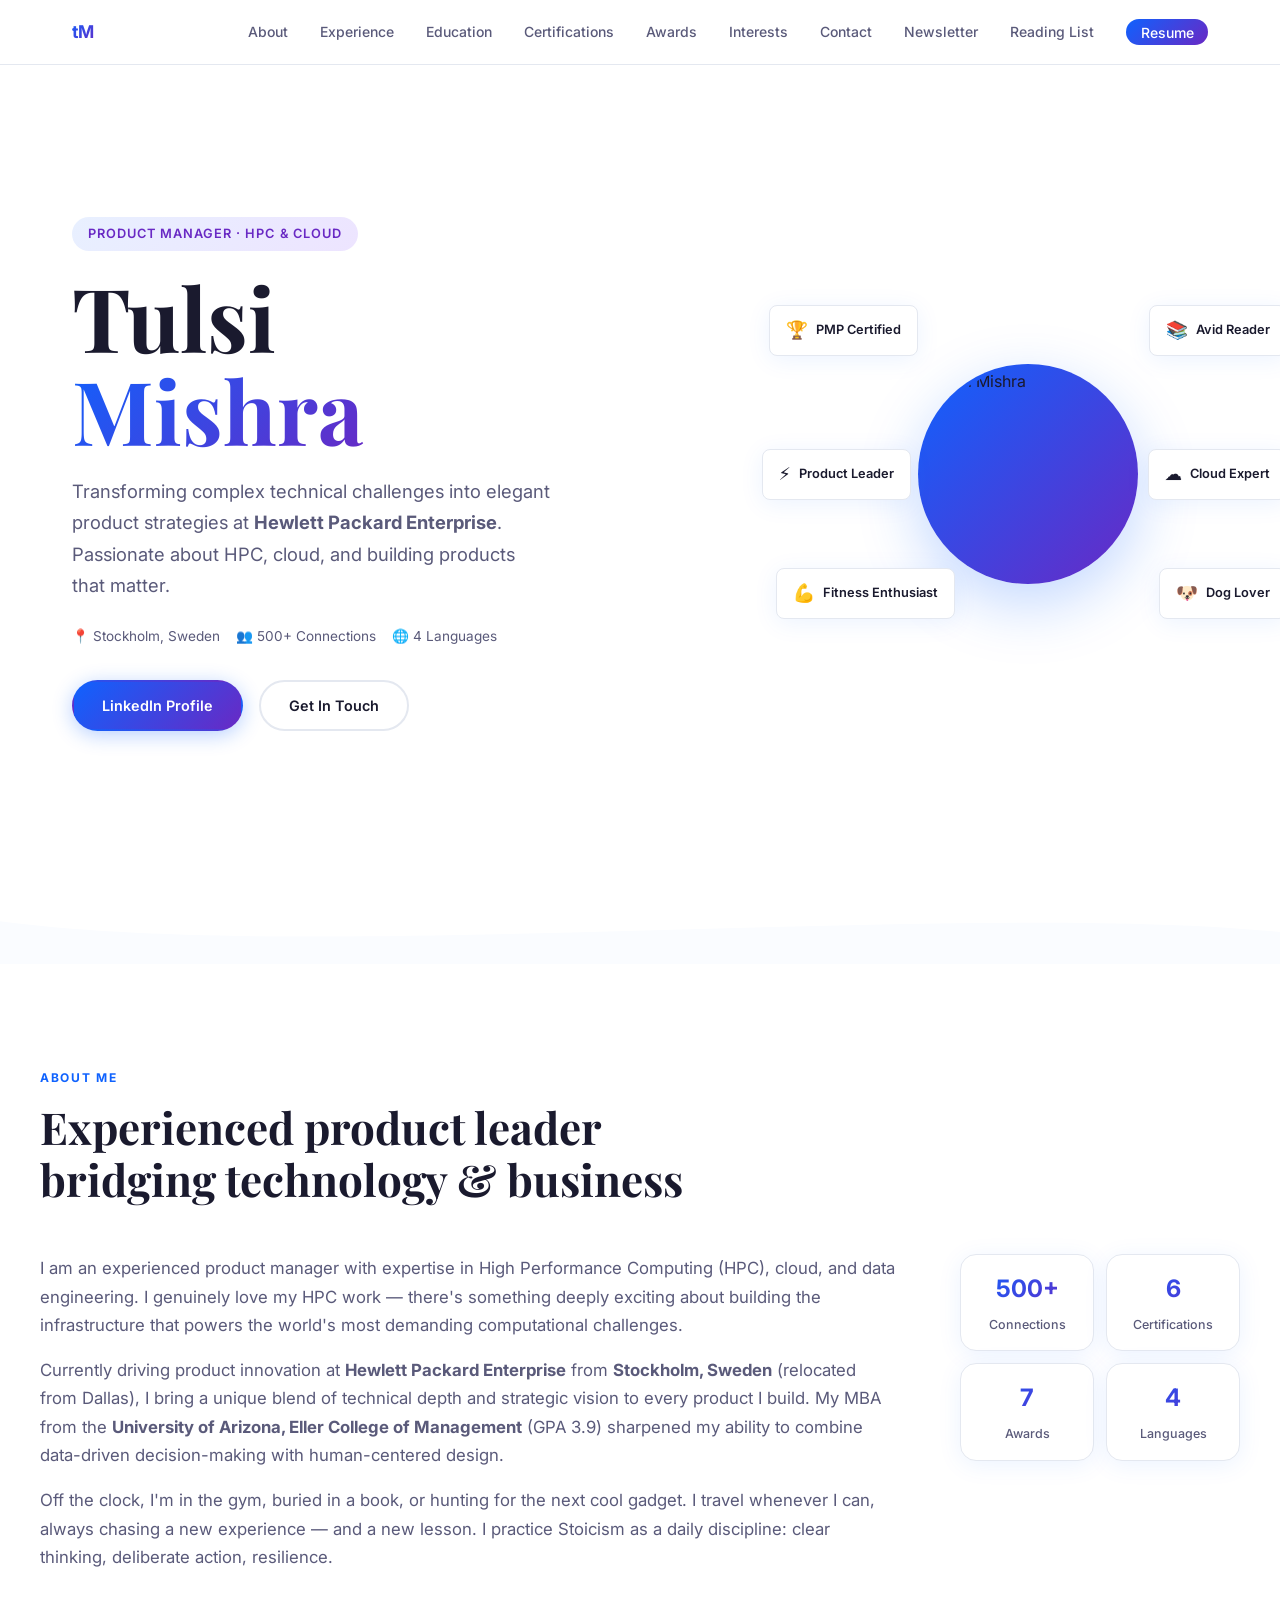
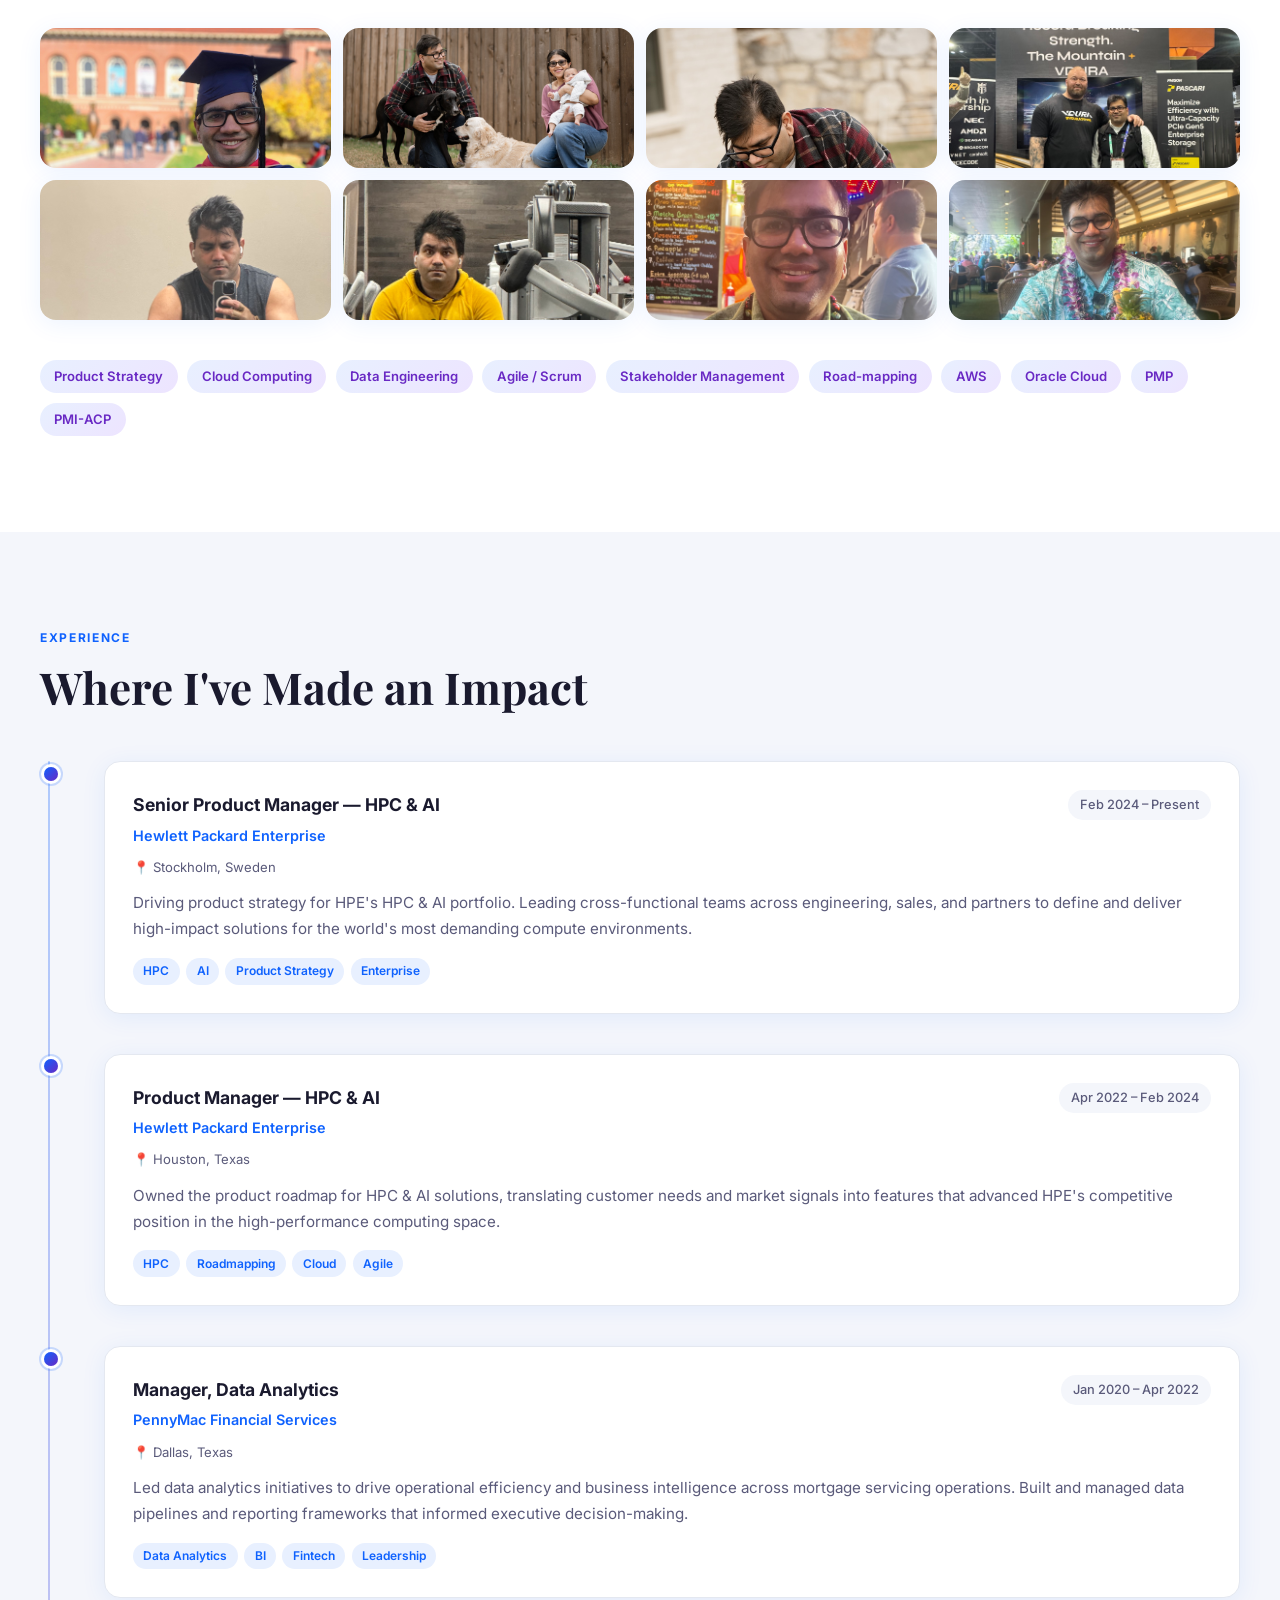
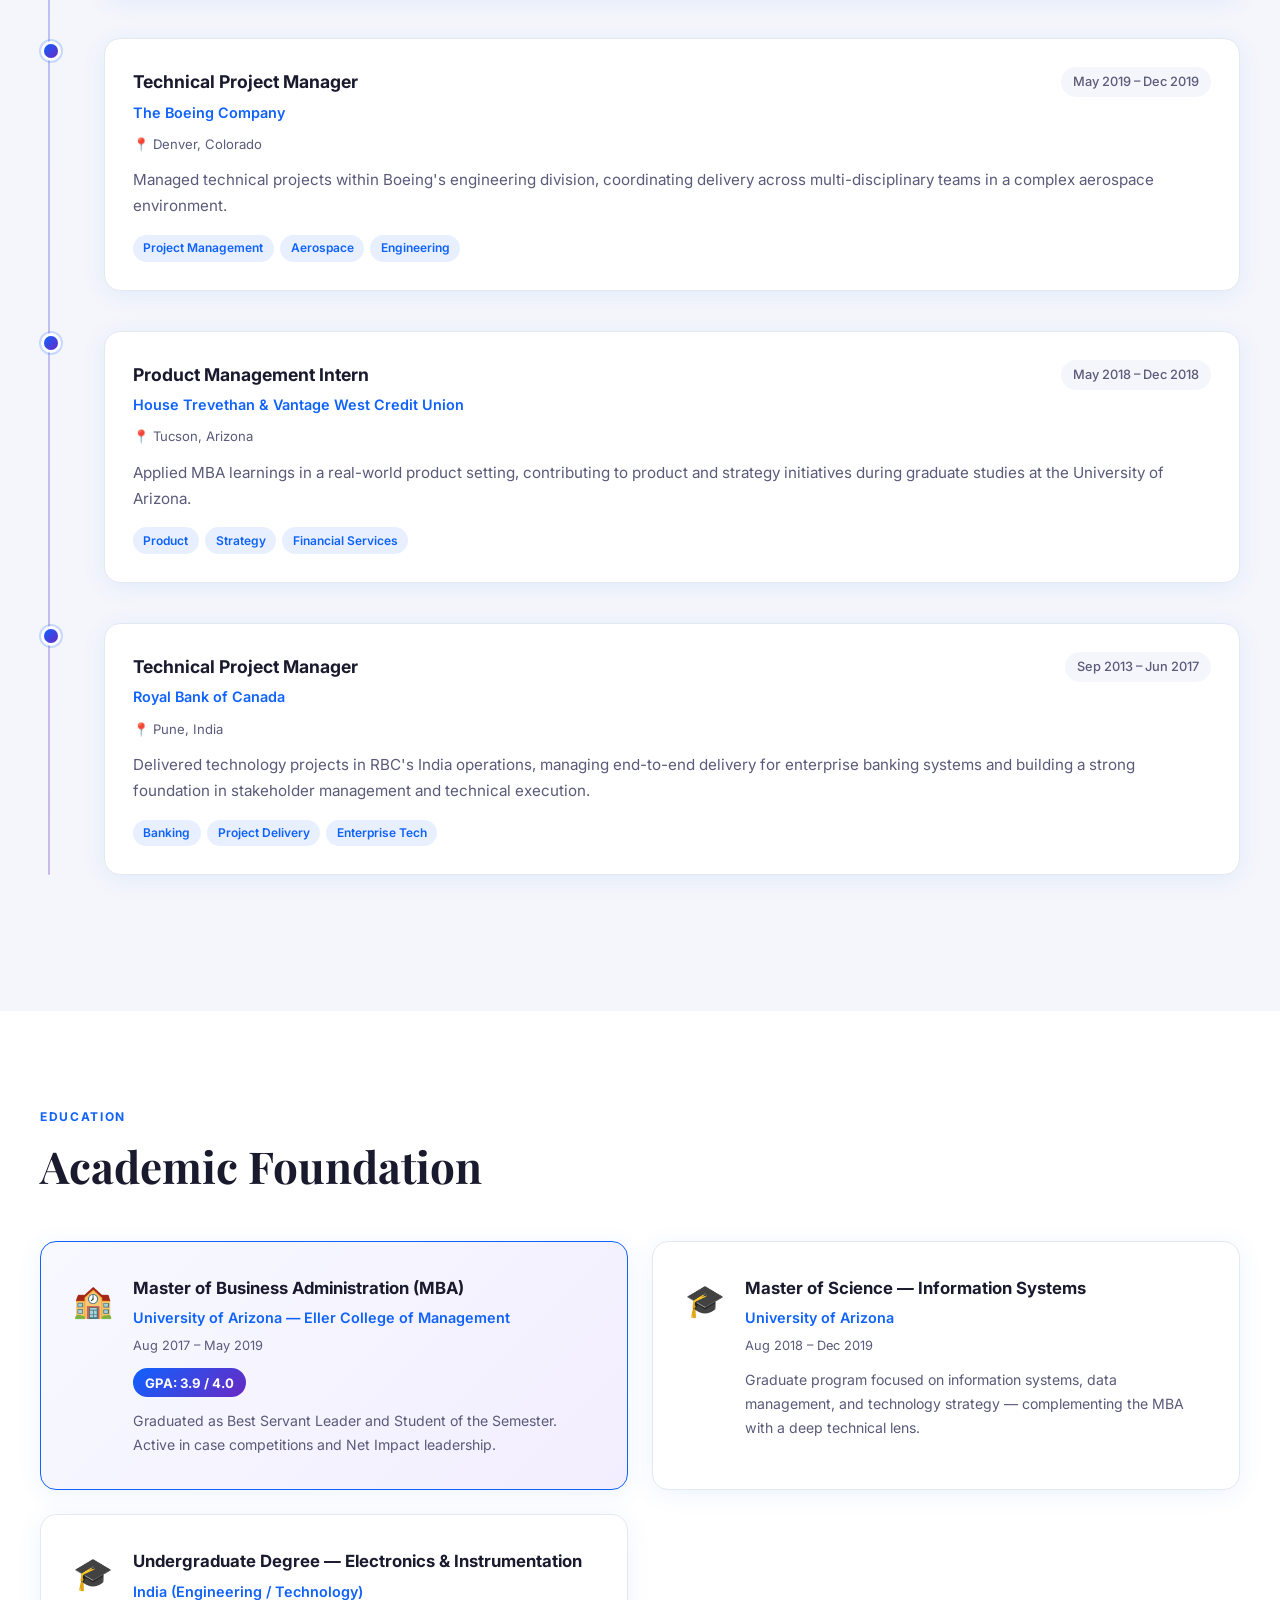
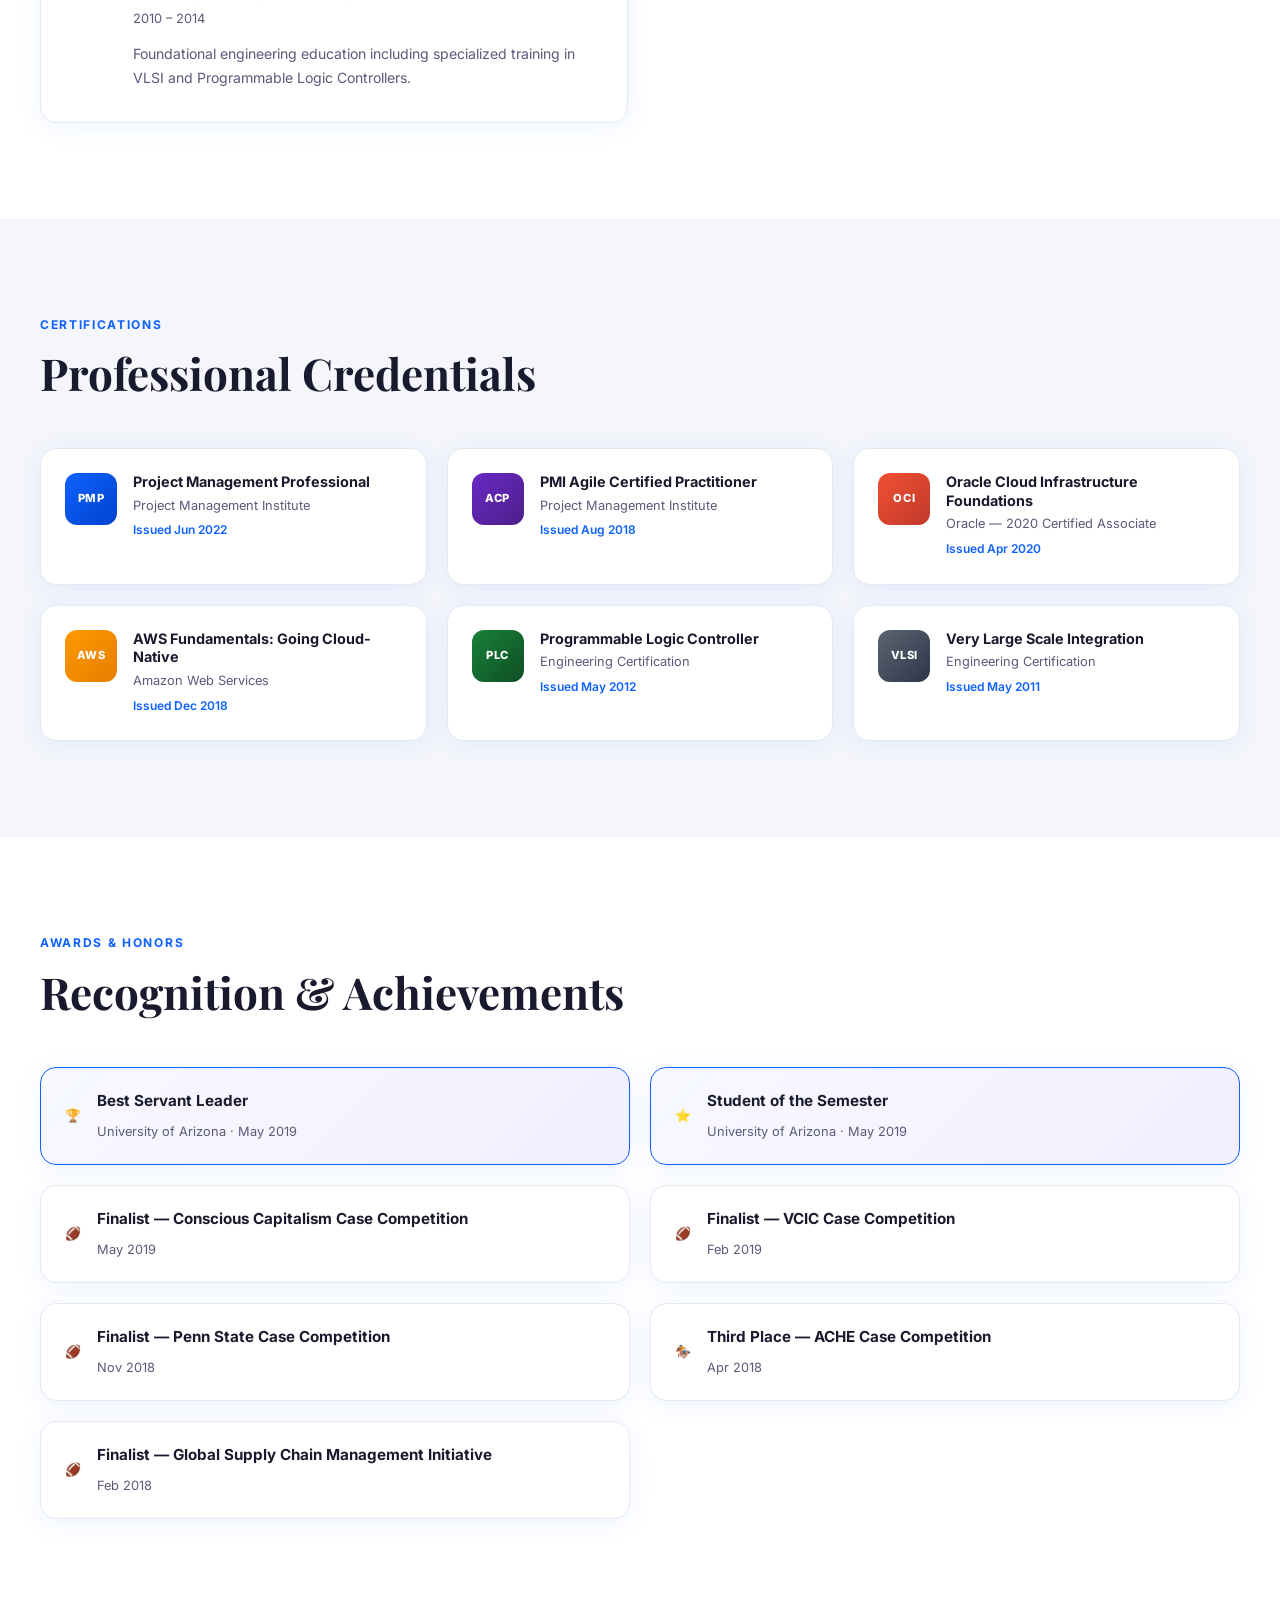
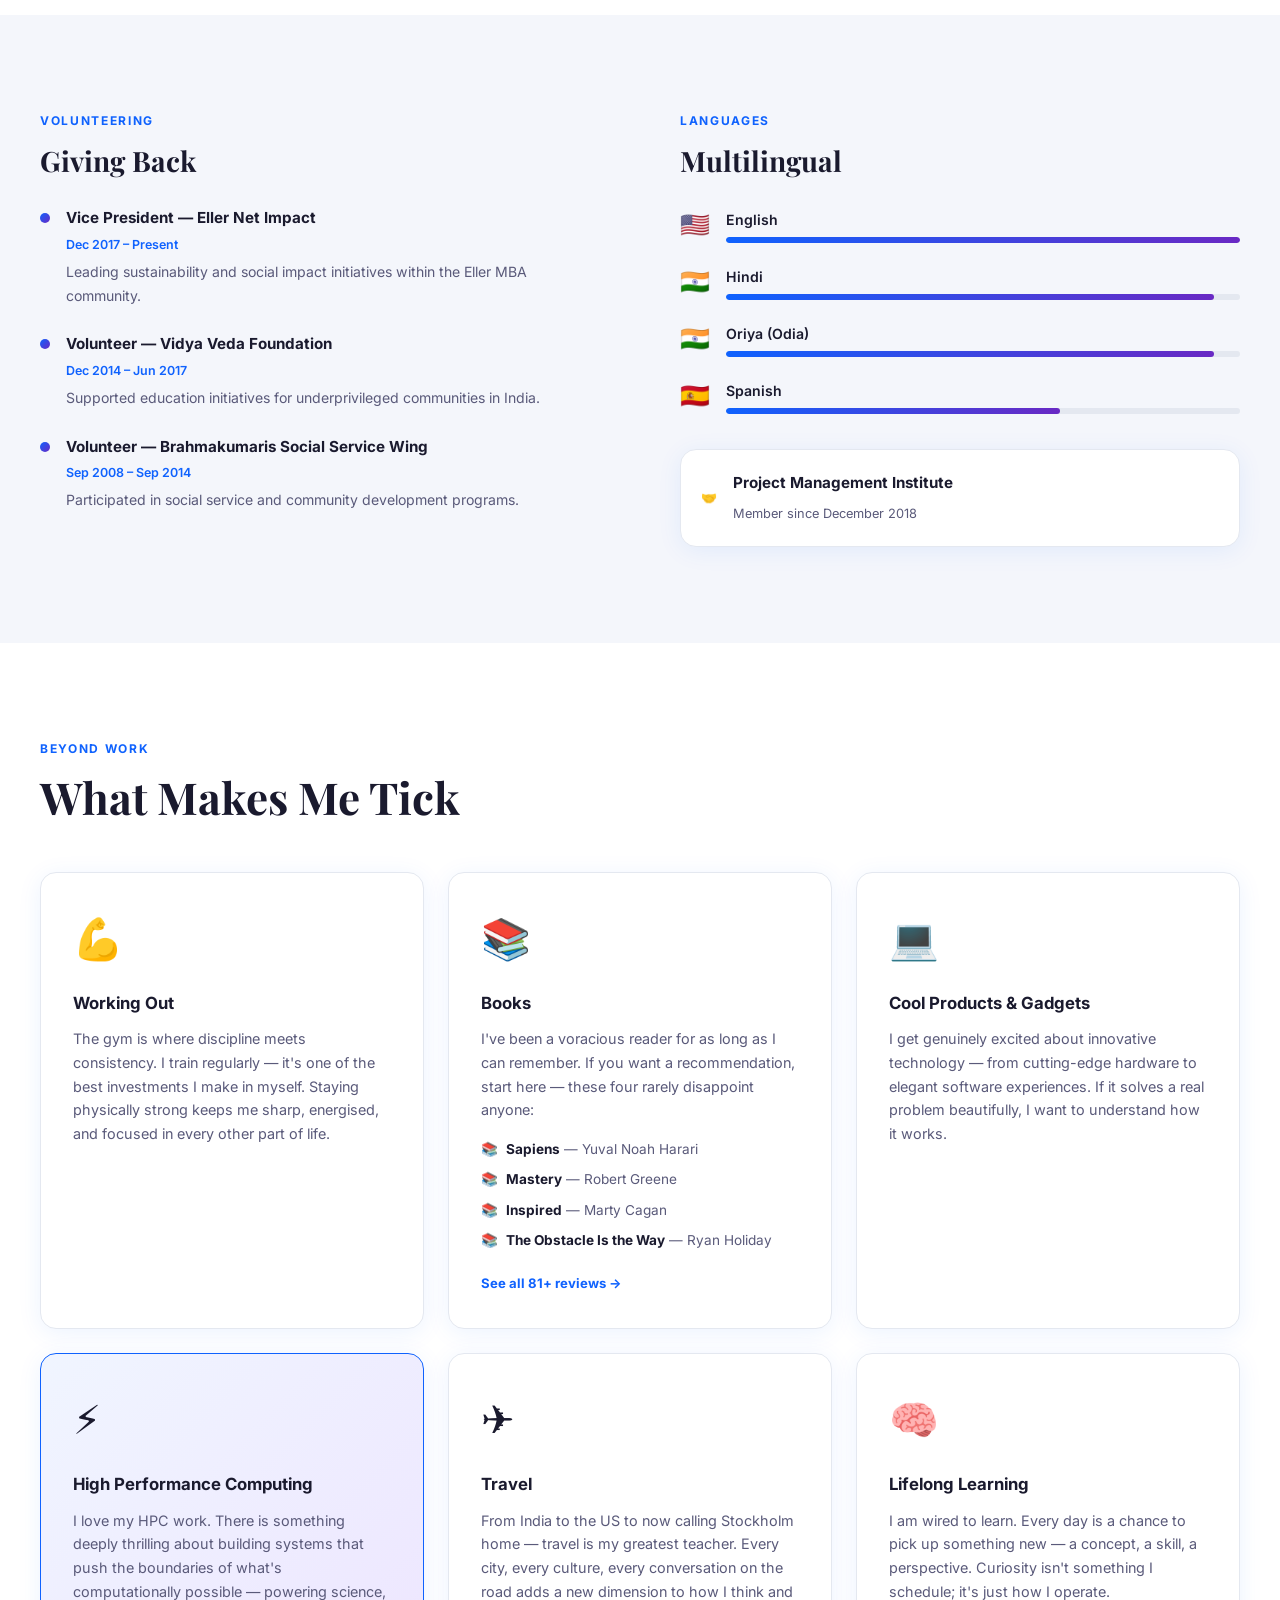
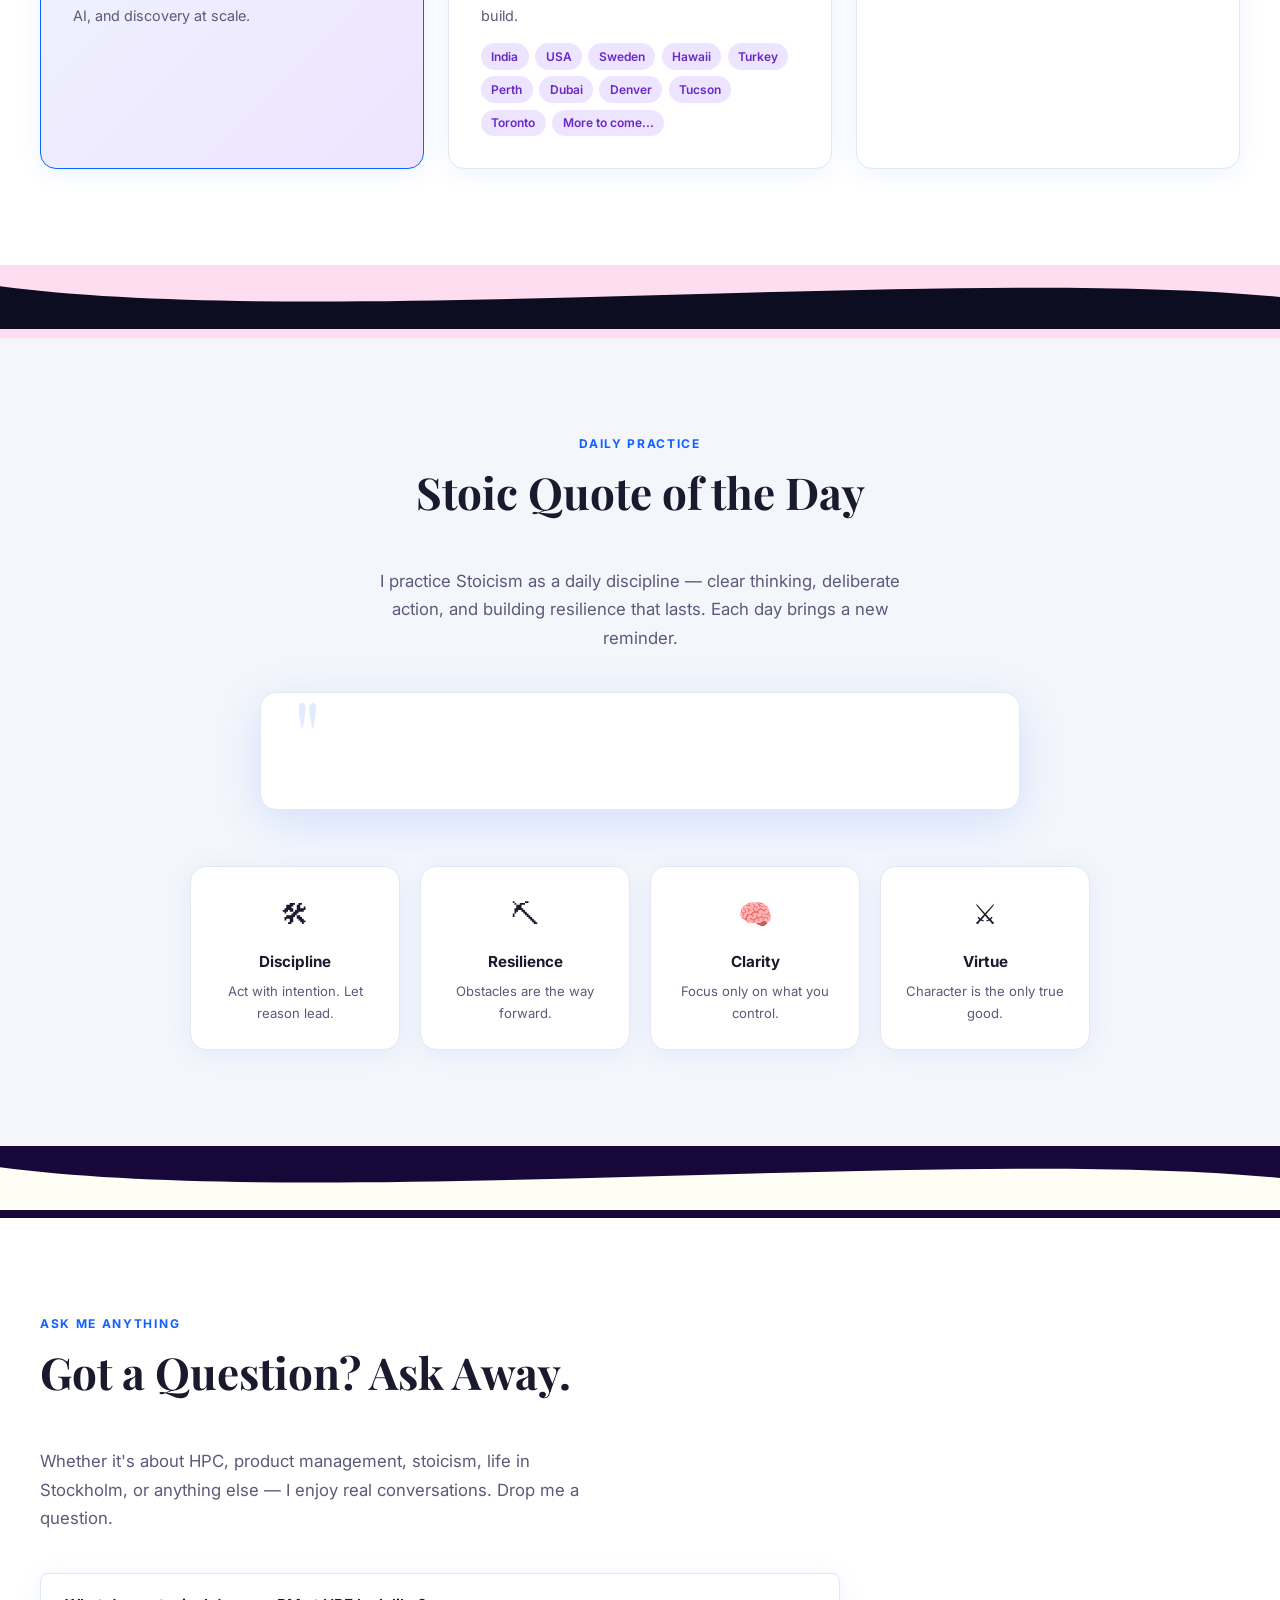
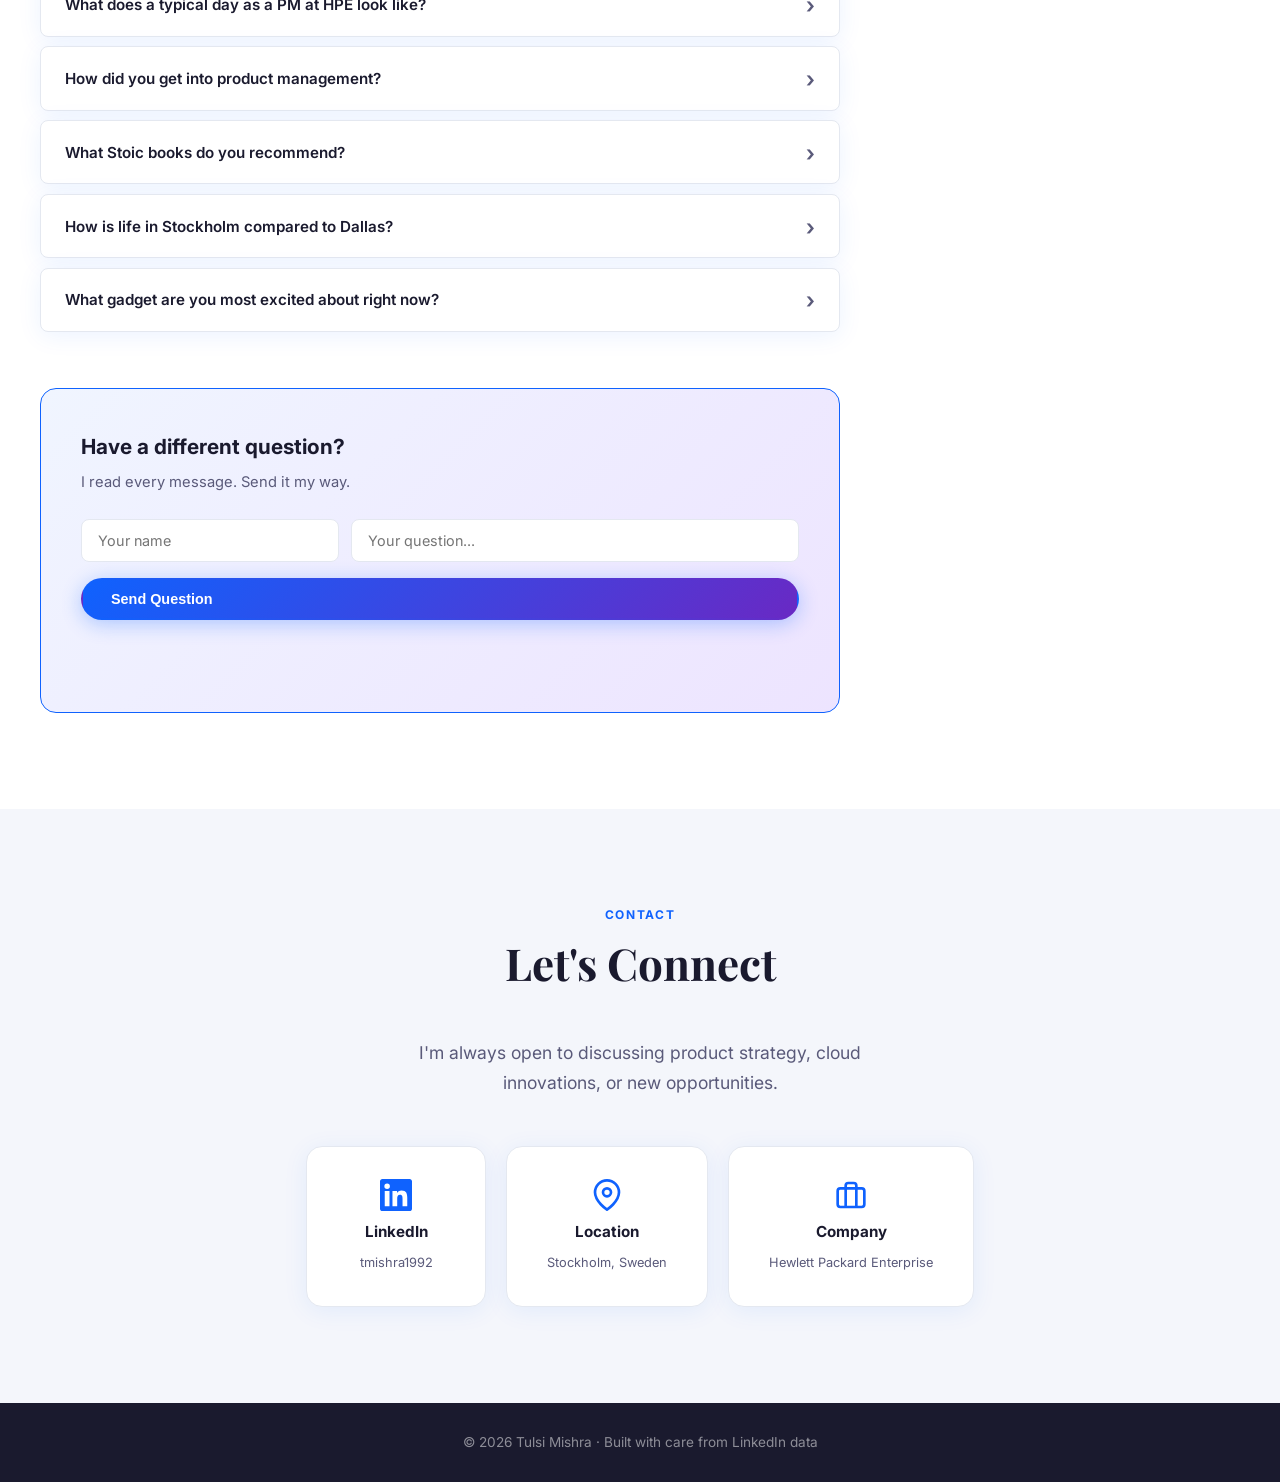
==== commit bf6ac449: "Add travel destinations to interests card Turkey, Perth, Dubai, Denver, Tucson, Toronto added alongs" ====
--- a/index.html
+++ b/index.html
@@ -14,7 +14,7 @@
   <!-- NAV -->
   <nav id="navbar">
     <div class="nav-inner">
-      <span class="nav-logo">TM</span>
+      <a href="index.html" class="nav-logo"><span class="logo-badge">tM</span></a>
       <ul class="nav-links">
         <li><a href="#about">About</a></li>
         <li><a href="#experience">Experience</a></li>
@@ -24,7 +24,7 @@
         <li><a href="#interests">Interests</a></li>
         <li><a href="#contact">Contact</a></li>
         <li><a href="newsletter.html" target="_blank">Newsletter</a></li>
-        <li><a href="books.html" target="_blank">Books</a></li>
+        <li><a href="books.html" target="_blank">Reading List</a></li>
         <li><a href="resume.html" target="_blank" class="nav-resume-btn">Resume</a></li>
       </ul>
       <button class="nav-toggle" aria-label="Toggle menu">&#9776;</button>
@@ -69,10 +69,21 @@
       </div>
       <div class="floating-card fc5">
         <span class="fc-icon">&#128170;</span>
-        <span>Fitness</span>
+        <span>Fitness Enthusiast</span>
+      </div>
+      <div class="floating-card fc6">
+        <span class="fc-icon">&#128054;</span>
+        <span>Dog Lover</span>
       </div>
     </div>
   </header>
+
+  <!-- wave: white hero → lavender-blue about -->
+  <div class="wave-sep" style="background: white;">
+    <svg viewBox="0 0 1440 72" preserveAspectRatio="none" xmlns="http://www.w3.org/2000/svg">
+      <path d="M0,24 C360,72 1080,0 1440,36 L1440,72 L0,72 Z" fill="#fafcff"/>
+    </svg>
+  </div>
 
   <!-- ABOUT -->
   <section id="about">
@@ -549,7 +560,7 @@
           <h3>Travel</h3>
           <p>From India to the US to now calling Stockholm home — travel is my greatest teacher. Every city, every culture, every conversation on the road adds a new dimension to how I think and build.</p>
           <div class="travel-tags">
-            <span>India</span><span>USA</span><span>Sweden</span><span>Hawaii</span><span>Exploring more...</span>
+            <span>India</span><span>USA</span><span>Sweden</span><span>Hawaii</span><span>Turkey</span><span>Perth</span><span>Dubai</span><span>Denver</span><span>Tucson</span><span>Toronto</span><span>More to come...</span>
           </div>
         </div>
 
@@ -562,6 +573,13 @@
       </div>
     </div>
   </section>
+
+  <!-- wave: rose interests → deep dark stoic -->
+  <div class="wave-sep" style="background: #ffddf0;">
+    <svg viewBox="0 0 1440 72" preserveAspectRatio="none" xmlns="http://www.w3.org/2000/svg">
+      <path d="M0,24 C360,72 1080,0 1440,36 L1440,72 L0,72 Z" fill="#0d0d22"/>
+    </svg>
+  </div>
 
   <!-- STOIC QUOTE OF THE DAY -->
   <section id="stoic" class="alt-bg">
@@ -599,6 +617,13 @@
       </div>
     </div>
   </section>
+
+  <!-- wave: deep dark stoic → warm cream ama -->
+  <div class="wave-sep" style="background: #18083a;">
+    <svg viewBox="0 0 1440 72" preserveAspectRatio="none" xmlns="http://www.w3.org/2000/svg">
+      <path d="M0,24 C360,72 1080,0 1440,36 L1440,72 L0,72 Z" fill="#fffef5"/>
+    </svg>
+  </div>
 
   <!-- ASK ME ANYTHING -->
   <section id="ama">
--- a/style.css
+++ b/style.css
@@ -279,9 +279,12 @@
 
 .floating-card .fc-icon { font-size: 1.1rem; }
 
-.fc1 { top: 10%; left: -10%; animation-delay: 0s; }
-.fc2 { bottom: 15%; right: -8%; animation-delay: 1.3s; }
-.fc3 { top: 60%; left: -15%; animation-delay: 0.7s; }
+.fc1 { top: 3%;  left: -22%;  animation-delay: 0s; }    /* top-left:    PMP Certified */
+.fc4 { top: 3%;  right: -22%; animation-delay: 1.8s; }  /* top-right:   Avid Reader */
+.fc3 { top: 43%; left: -24%;  animation-delay: 0.7s; }  /* mid-left:    Product Leader */
+.fc2 { top: 43%; right: -22%; animation-delay: 1.3s; }  /* mid-right:   Cloud Expert */
+.fc5 { top: 76%; left: -20%;  animation-delay: 2.4s; }  /* bottom-left: Fitness Enthusiast */
+.fc6 { top: 76%; right: -22%; animation-delay: 3.1s; }  /* bottom-right: Dog Lover */
 
 @keyframes float {
   0%, 100% { transform: translateY(0px); }
@@ -335,41 +338,39 @@
   font-size: 1.05rem;
 }
 
-/* Photo layout replacing old stats column */
-.about-photos {
-  display: flex;
-  flex-direction: column;
-  gap: 1rem;
-  width: 320px;
+/* Stats-only sidebar in about grid */
+.about-stats-block {
+  width: 280px;
   flex-shrink: 0;
 }
 
-.about-photo-main img {
+/* Full-width 4-column photo gallery below about text */
+.about-gallery {
+  display: grid;
+  grid-template-columns: repeat(4, 1fr);
+  gap: 0.75rem;
+  margin-bottom: 2.5rem;
+}
+
+.about-gallery img {
   width: 100%;
-  height: 200px;
+  height: 140px;
   object-fit: cover;
-  border-radius: var(--radius);
-  box-shadow: var(--shadow-lg);
-}
-
-.about-photo-secondary {
-  display: flex;
-  flex-direction: column;
-  gap: 1rem;
-}
-
-.about-photo-pair {
-  display: grid;
-  grid-template-columns: 1fr 1fr;
-  gap: 0.6rem;
-}
-
-.about-photo-pair img {
-  width: 100%;
-  height: 130px;
-  object-fit: cover;
+  object-position: center 40%;
   border-radius: var(--radius);
   box-shadow: var(--shadow);
+  transition: transform 0.3s ease;
+}
+
+.about-gallery img:hover {
+  transform: scale(1.03);
+  z-index: 1;
+  position: relative;
+}
+
+/* Show faces at top of frame */
+.about-gallery img.face-top {
+  object-position: center top;
 }
 
 .about-stats-mini {
@@ -970,6 +971,41 @@
   line-height: 1.65;
 }
 
+/* Book recommendations in interest card */
+.book-reco-list {
+  display: flex;
+  flex-direction: column;
+  gap: 0.45rem;
+  margin-top: 1rem;
+  margin-bottom: 1rem;
+}
+
+.book-reco {
+  display: flex;
+  align-items: center;
+  gap: 0.5rem;
+  font-size: 0.85rem;
+  color: var(--text-muted);
+}
+
+.book-reco span strong {
+  color: var(--text);
+}
+
+.book-reco-link {
+  display: inline-block;
+  font-size: 0.82rem;
+  font-weight: 700;
+  color: var(--primary);
+  margin-top: 0.25rem;
+  transition: var(--transition);
+}
+
+.book-reco-link:hover {
+  color: var(--accent);
+  transform: translateX(3px);
+}
+
 .travel-tags {
   display: flex;
   flex-wrap: wrap;
@@ -1000,7 +1036,7 @@
 .travel-photos img,
 .gym-photos img {
   width: 100%;
-  height: 120px;
+  height: 90px;
   object-fit: cover;
   object-position: center 30%;
   display: block;
@@ -1264,9 +1300,9 @@
 @media (max-width: 1024px) {
   .cert-grid { grid-template-columns: repeat(2, 1fr); }
   .about-grid { grid-template-columns: 1fr; }
-  .about-photos { width: 100%; flex-direction: row; flex-wrap: wrap; }
-  .about-photo-main, .about-photo-secondary { flex: 1; min-width: 260px; }
+  .about-stats-block { width: 100%; }
   .about-stats-mini { grid-template-columns: repeat(4, 1fr); }
+  .about-gallery { grid-template-columns: repeat(4, 1fr); }
 }
 
 @media (max-width: 768px) {
@@ -1281,7 +1317,7 @@
   .hero-visual { width: 260px; height: 260px; }
   .avatar-ring { width: 160px; height: 160px; }
   .avatar { font-size: 2.5rem; }
-  .fc3 { display: none; }
+  .fc3, .fc4, .fc5, .fc6 { display: none; }
 
   .nav-links { display: none; }
   .nav-toggle { display: block; }
@@ -1306,6 +1342,11 @@
   .tl-header { flex-direction: column; gap: 0.5rem; }
 }
 
+@media (max-width: 768px) {
+  .about-gallery { grid-template-columns: repeat(4, 1fr); }
+  .about-gallery img { height: 110px; }
+}
+
 @media (max-width: 480px) {
   section { padding: 4rem 1.25rem; }
   .about-stats { grid-template-columns: repeat(2, 1fr); }
@@ -1313,8 +1354,9 @@
   .stoic-card { padding: 2rem 1.5rem; }
   blockquote#stoic-quote { font-size: 1.15rem; }
   .stoic-pillars { grid-template-columns: repeat(2, 1fr); }
-  .travel-photos, .gym-photos { grid-template-columns: 1fr; }
-  .about-photo-pair { grid-template-columns: 1fr; }
+  .gym-photos { grid-template-columns: 1fr; }
+  .about-gallery { grid-template-columns: repeat(2, 1fr); }
+  .about-gallery img { height: 100px; }
 }
 
 @media (max-width: 1024px) {
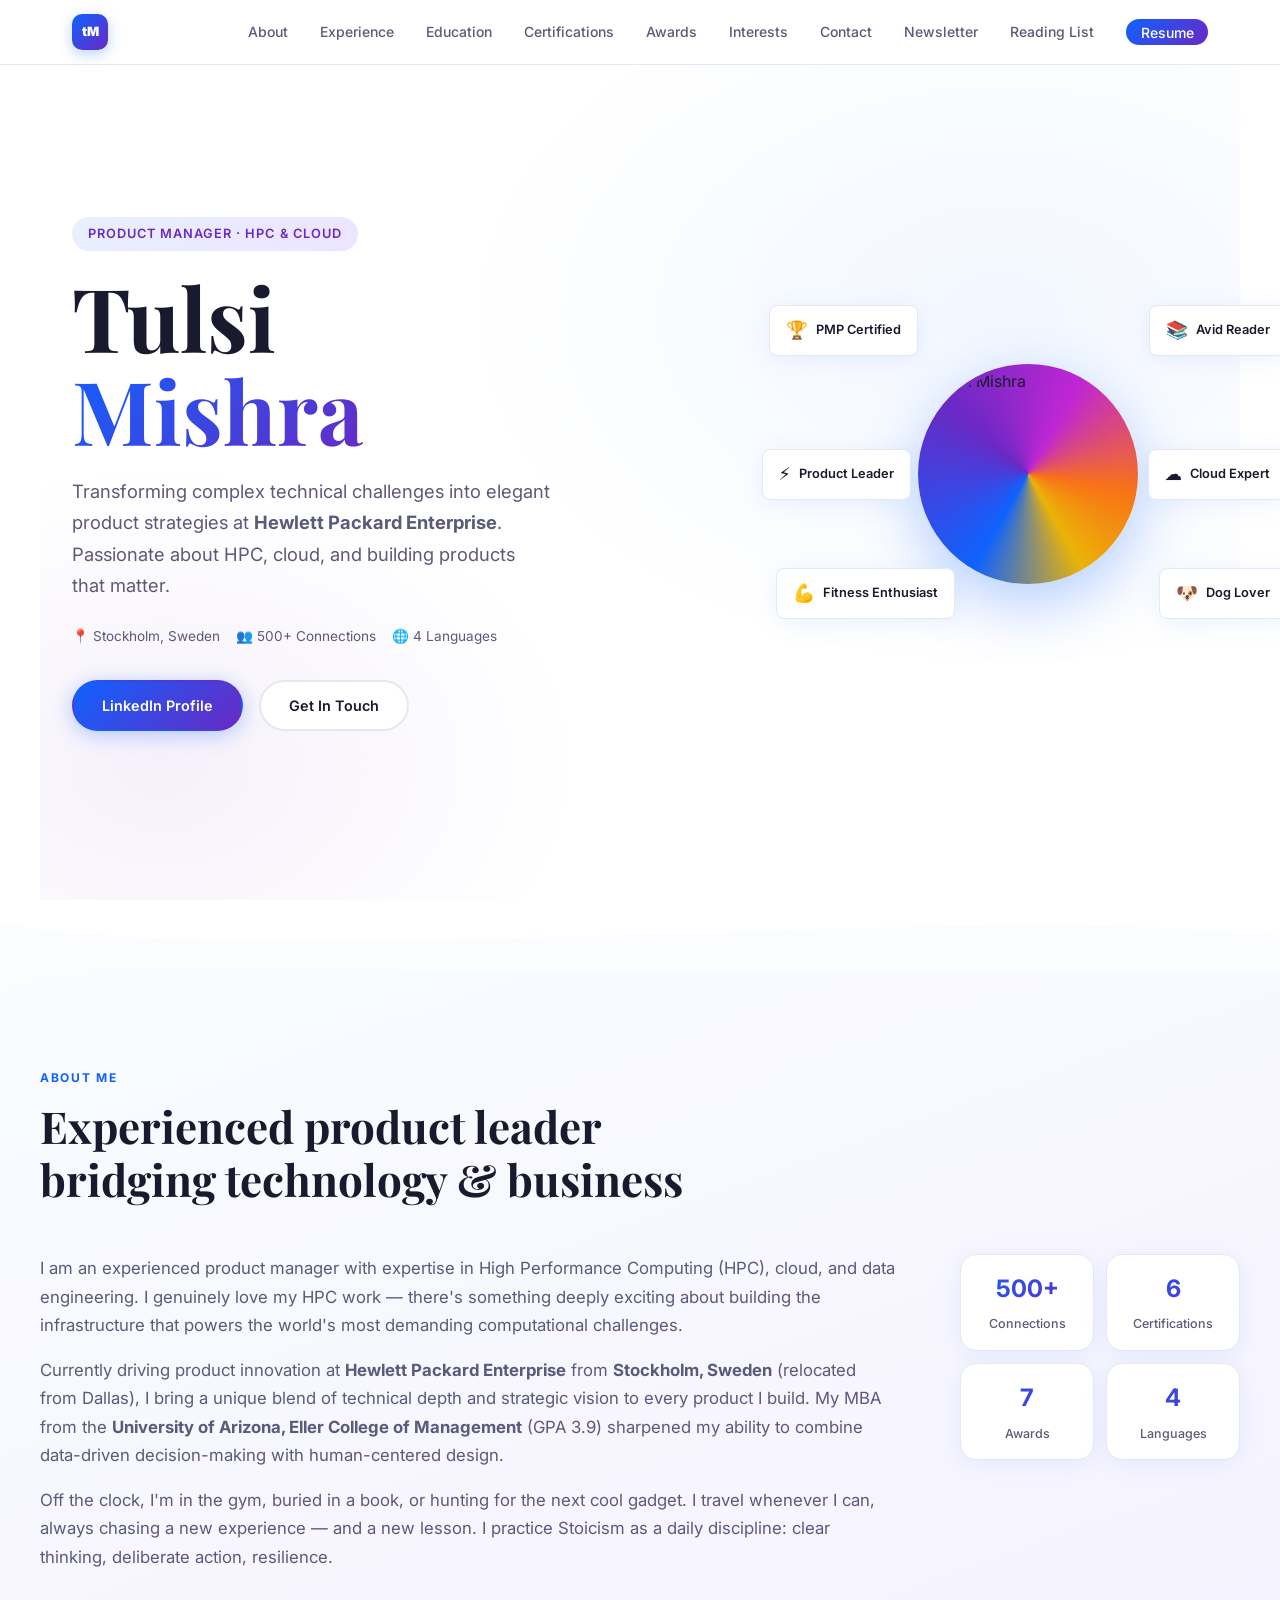
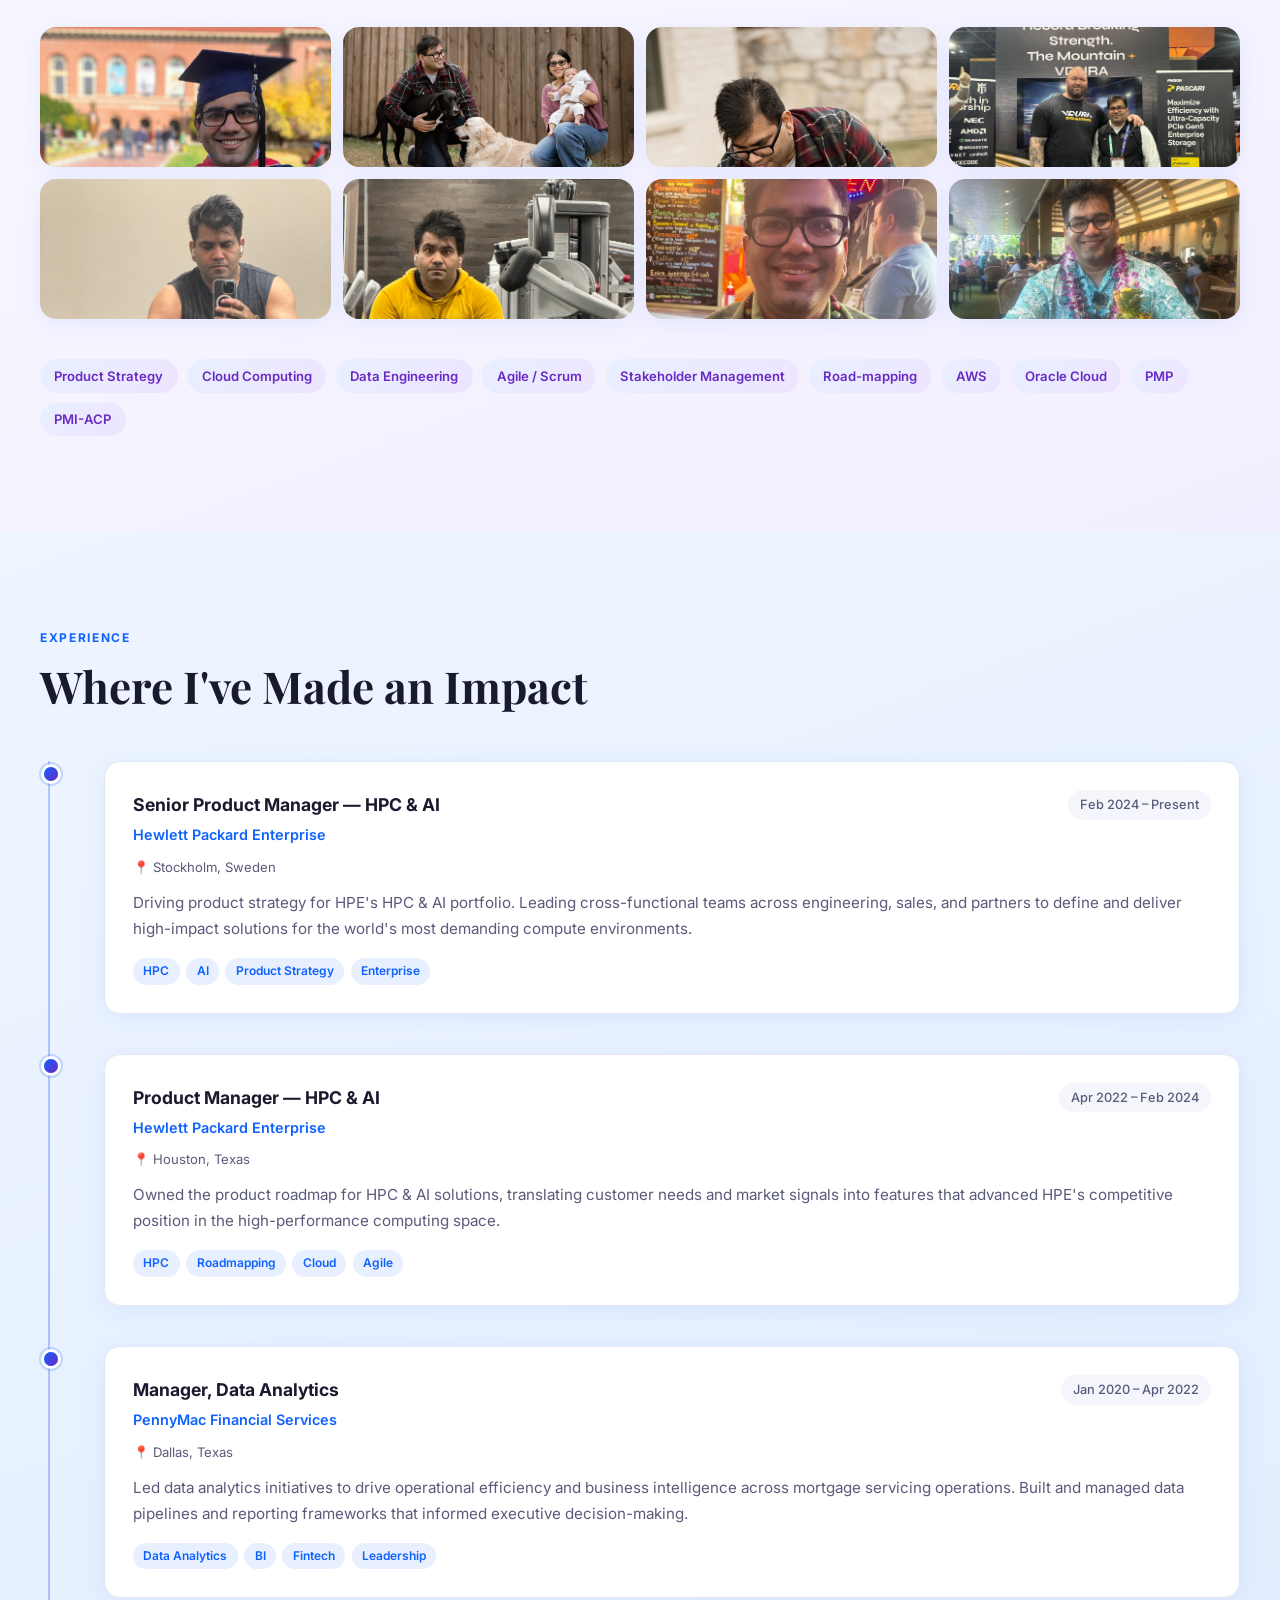
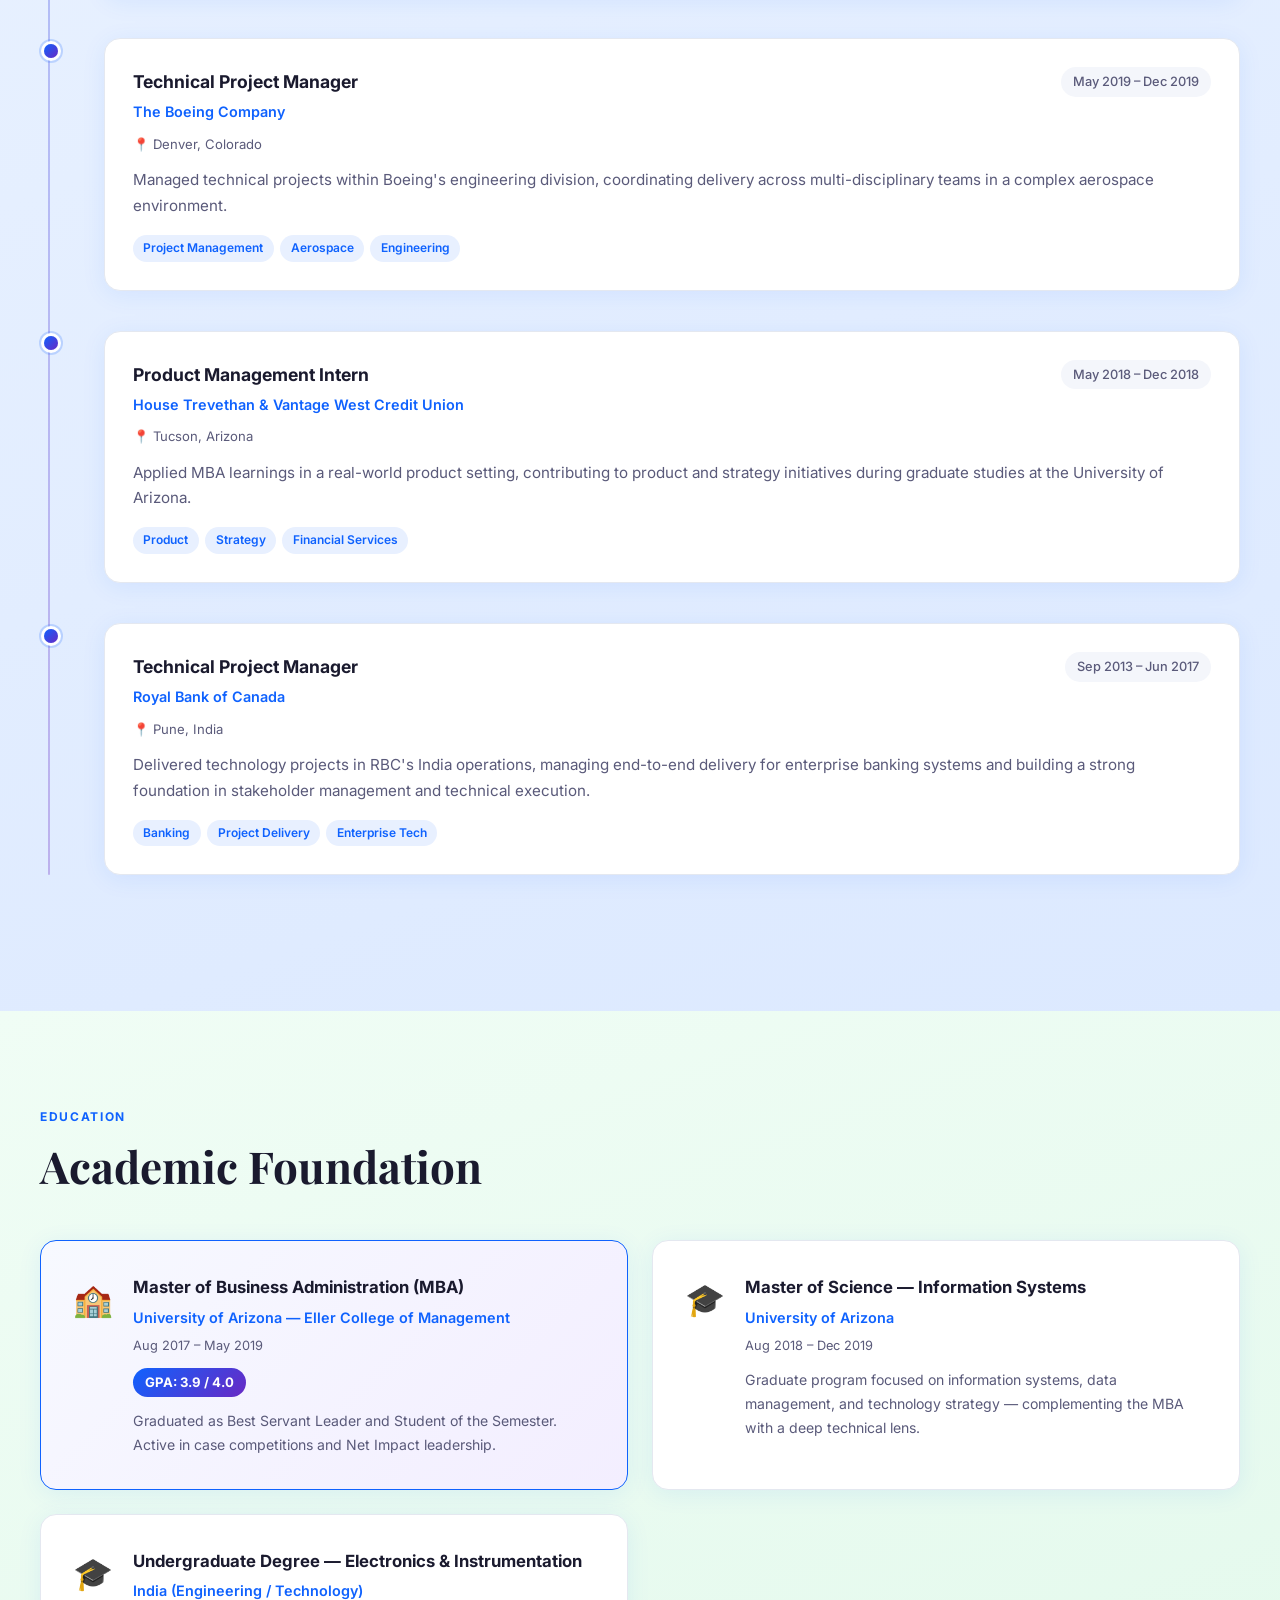
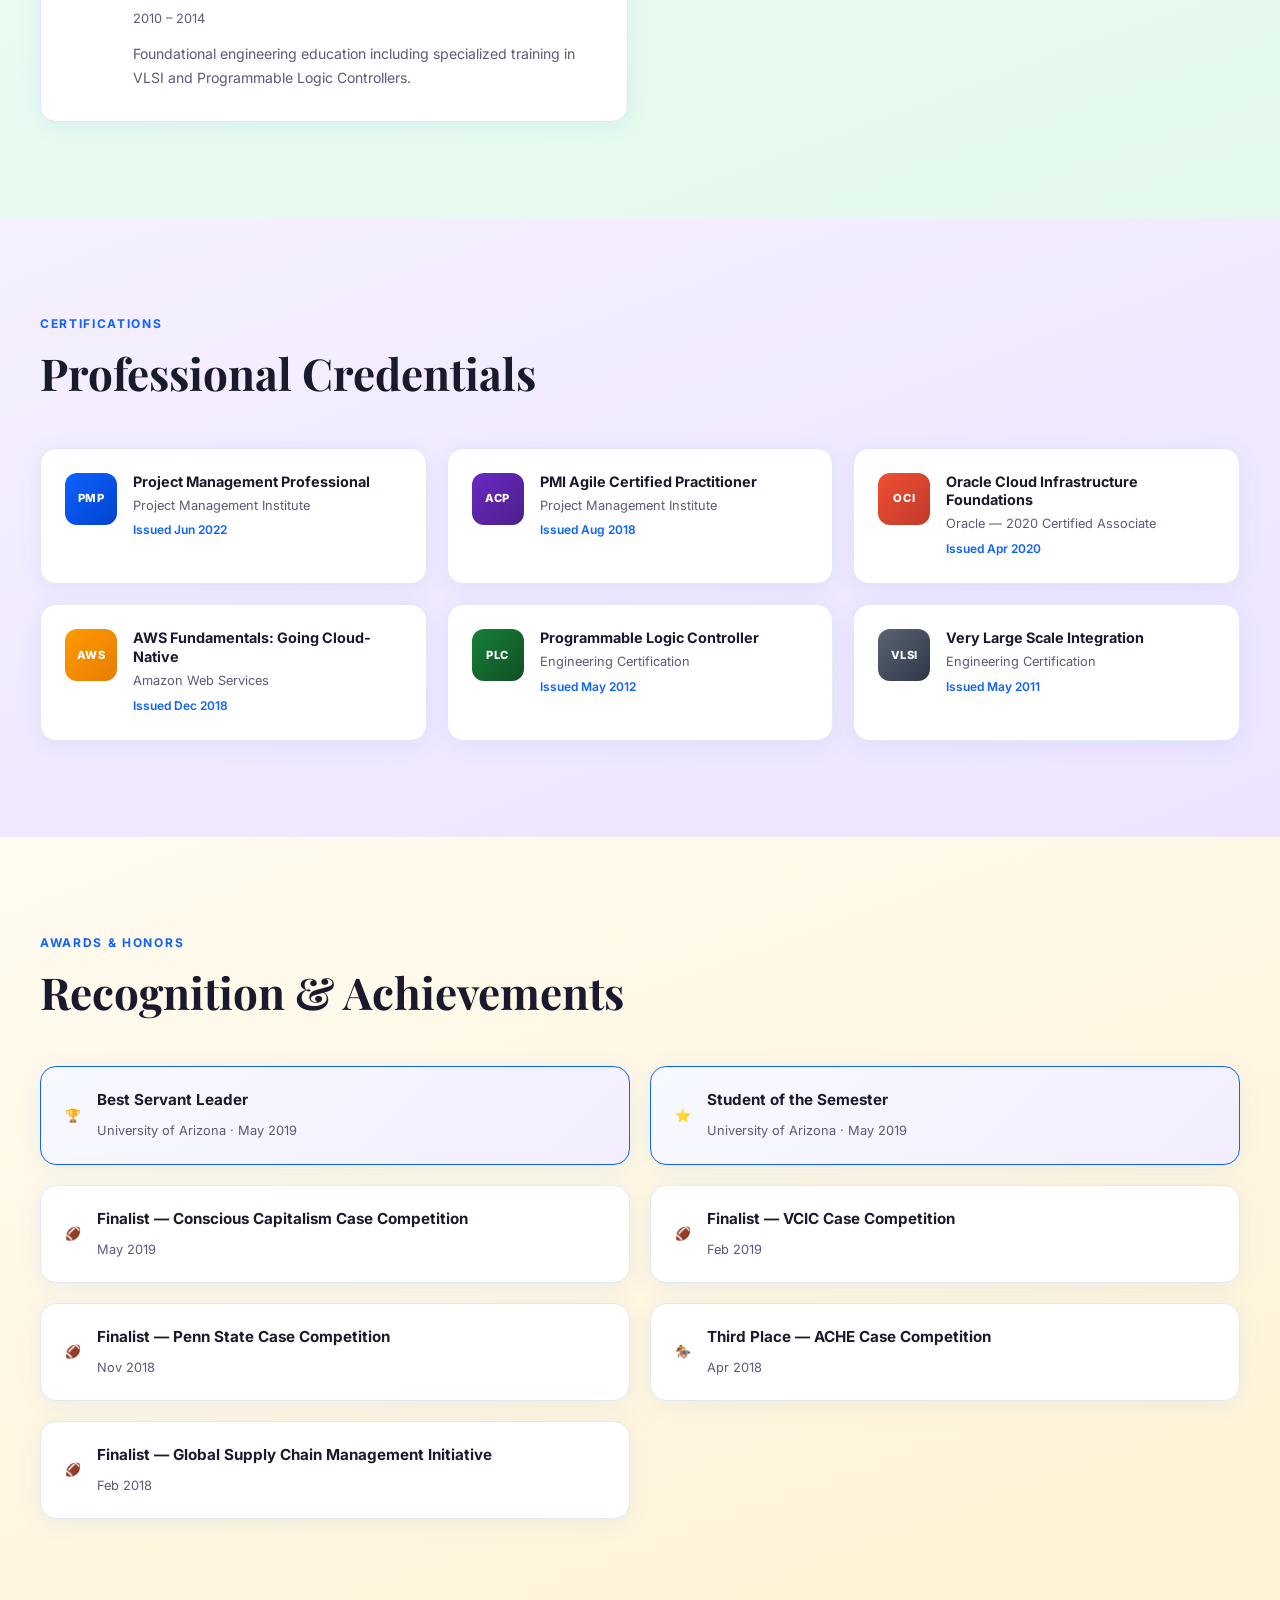
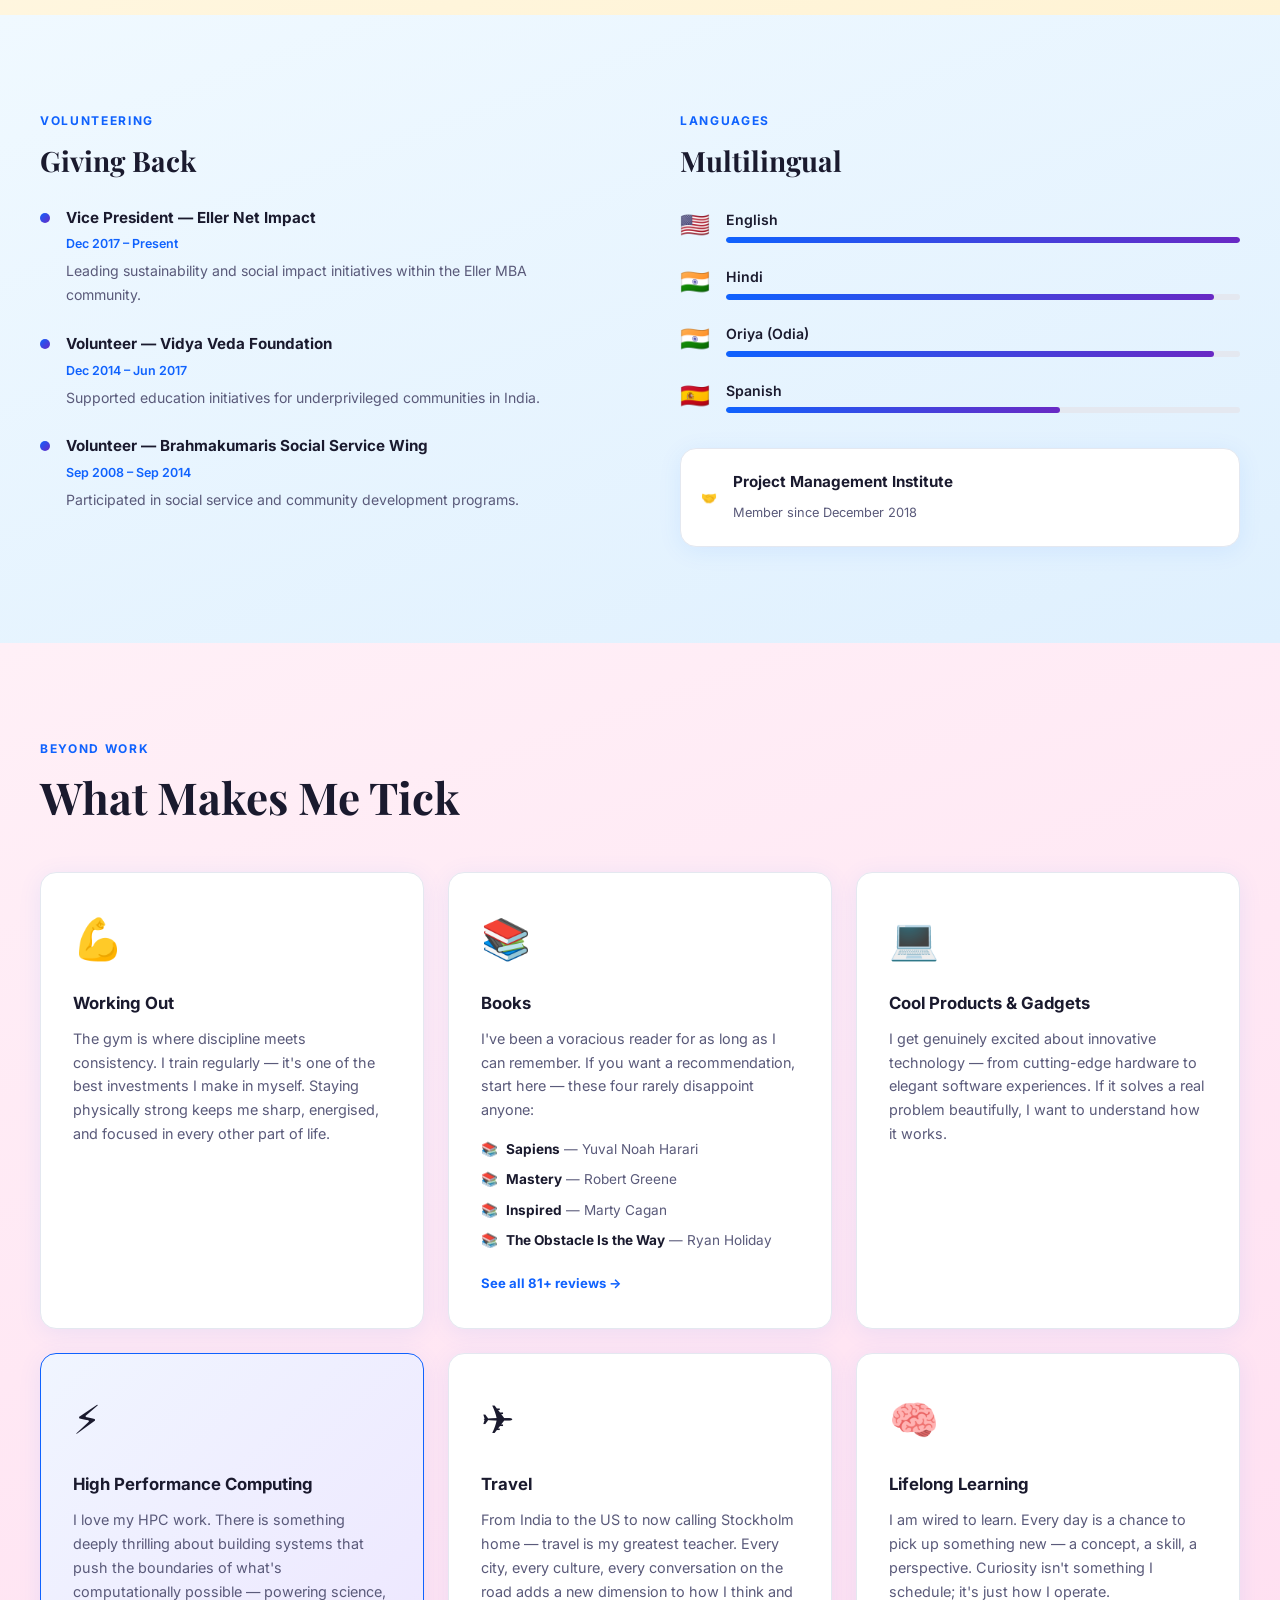
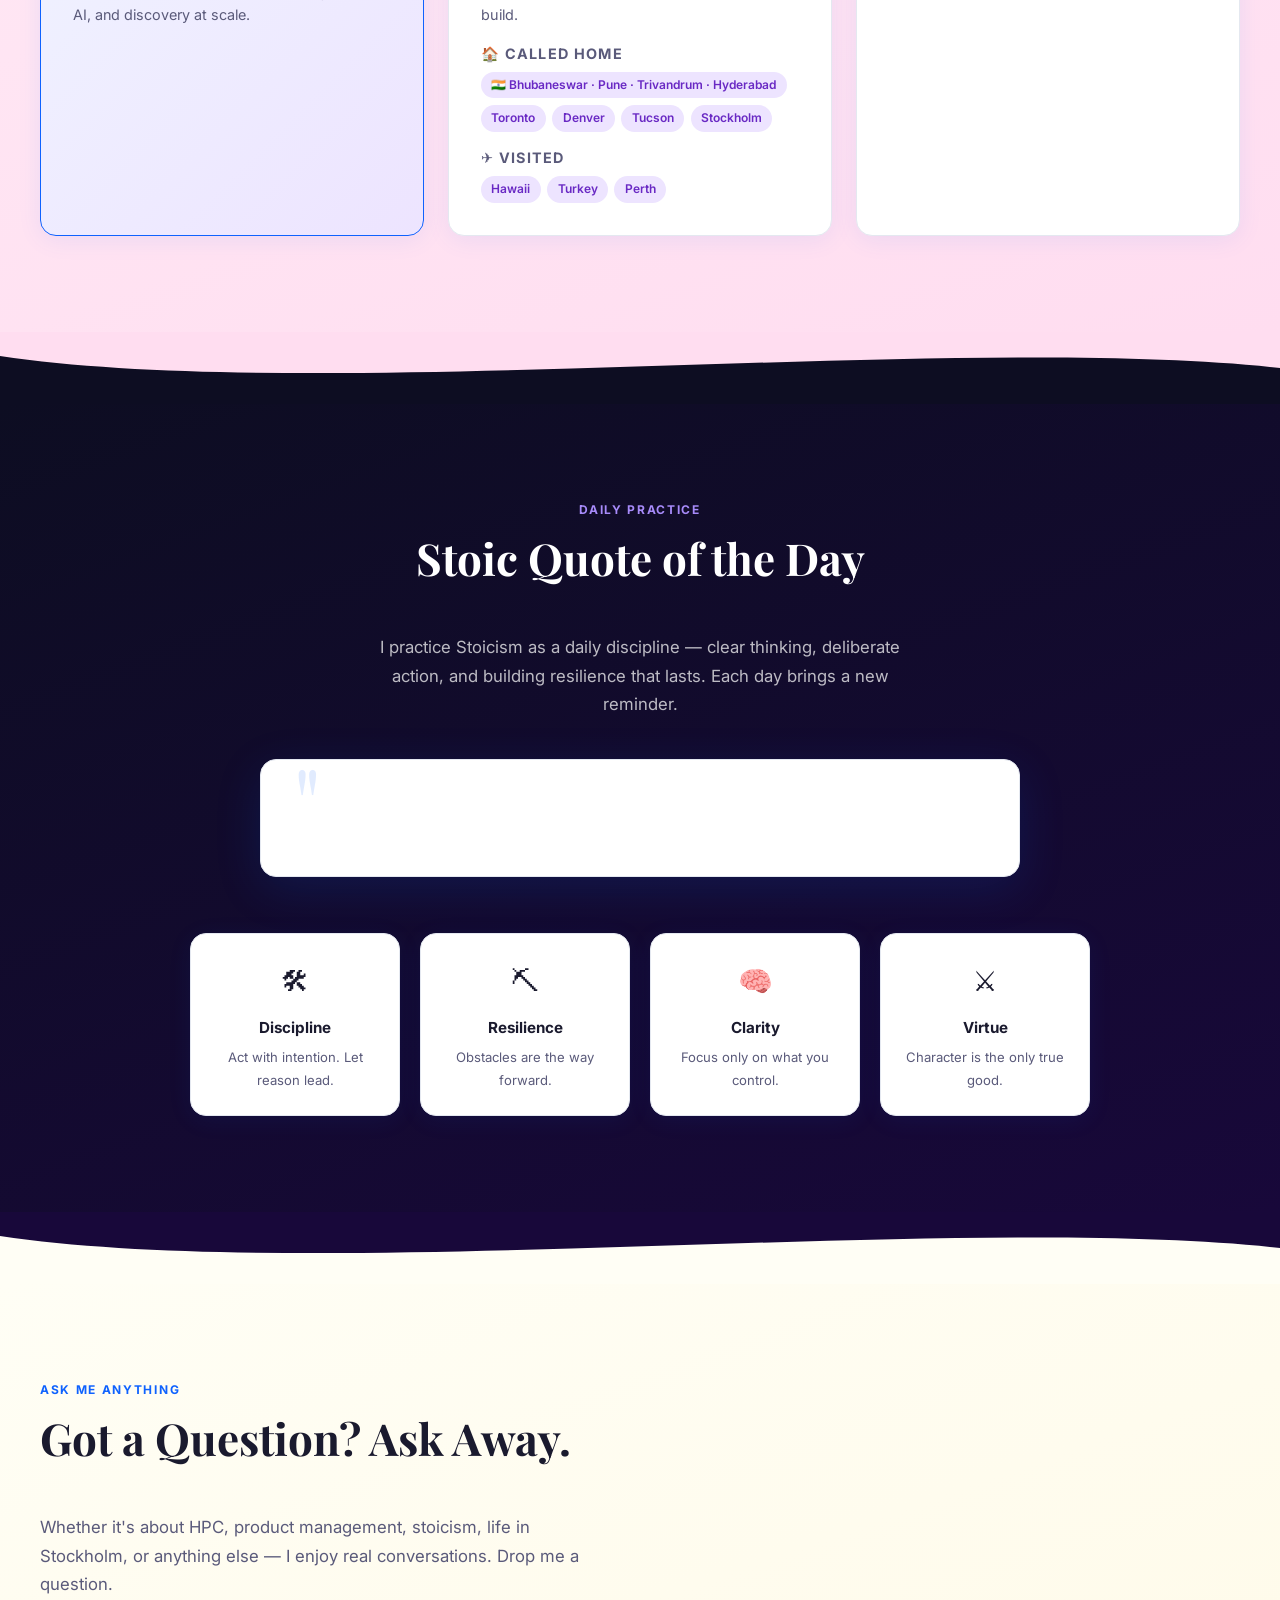
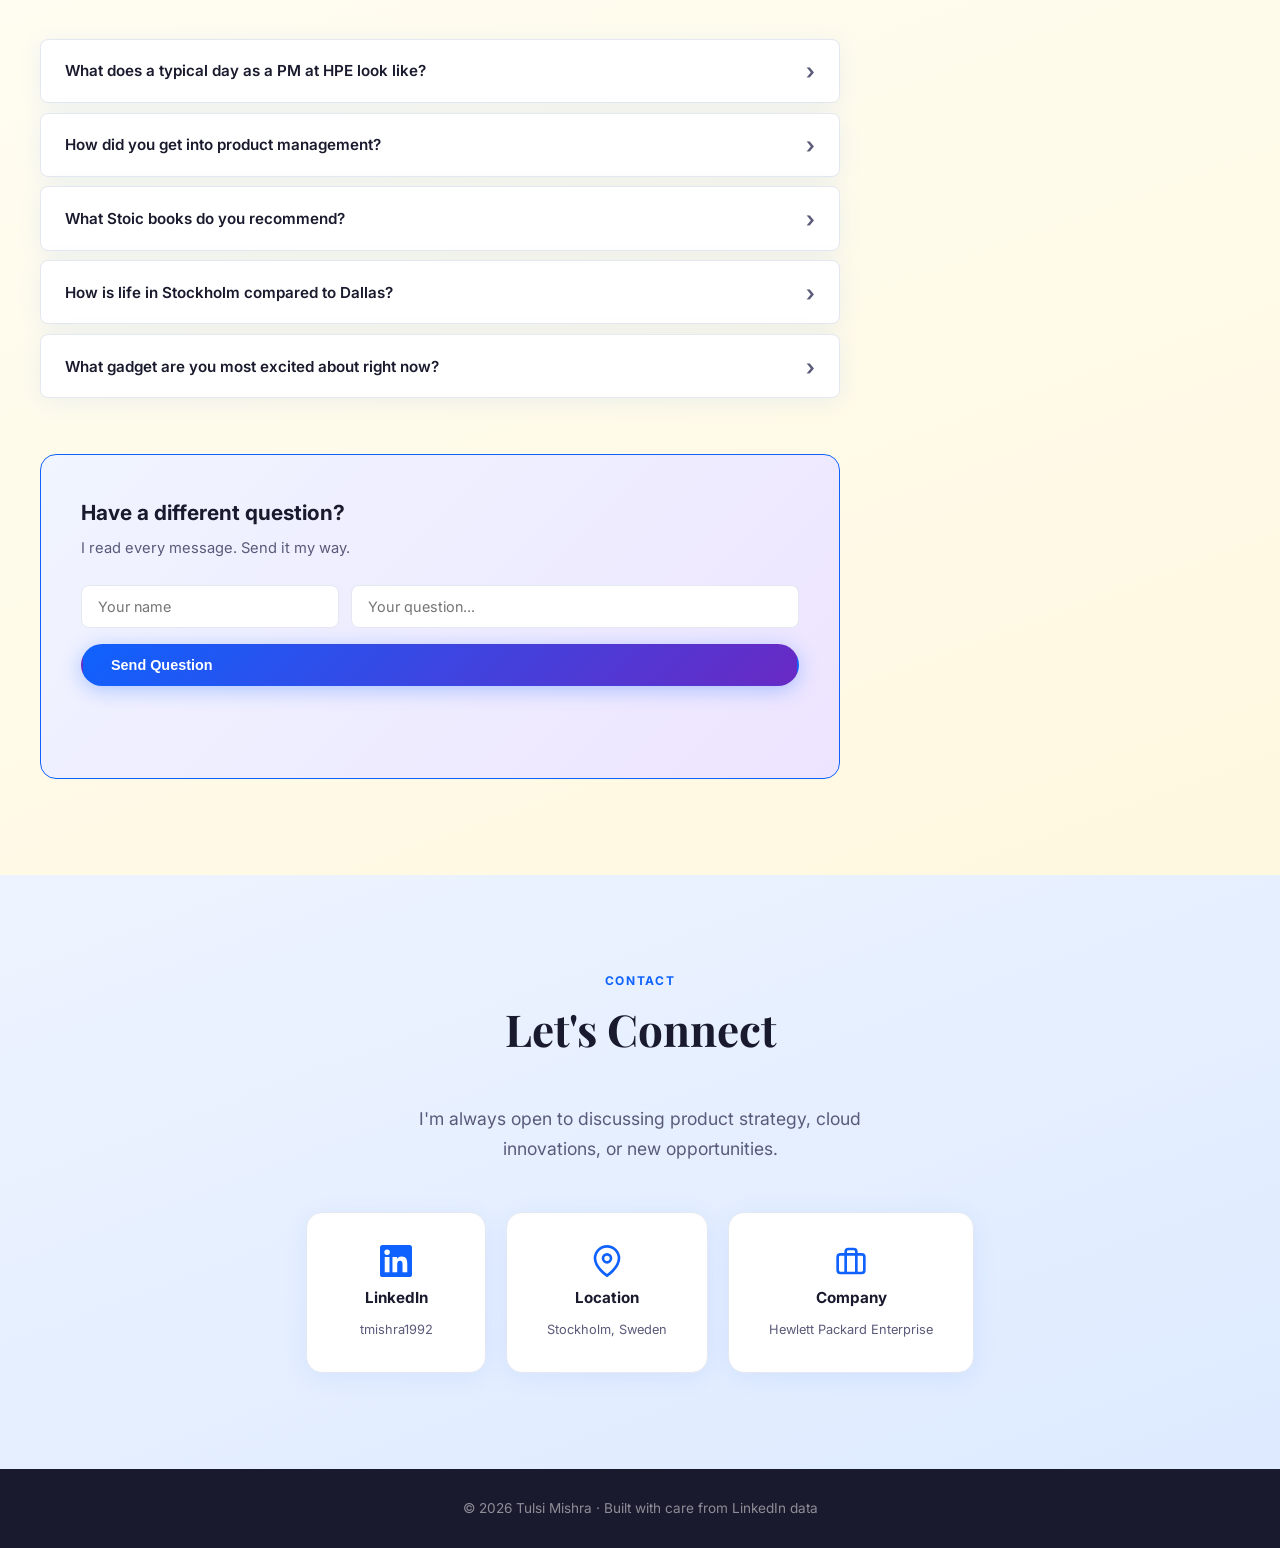
==== commit 5744ad00: "Travel section: split into Called Home vs Visited, condense India cities - Called home: 🇮🇳 Bhubanesw" ====
--- a/index.html
+++ b/index.html
@@ -559,8 +559,14 @@
           <div class="interest-icon">&#9992;</div>
           <h3>Travel</h3>
           <p>From India to the US to now calling Stockholm home — travel is my greatest teacher. Every city, every culture, every conversation on the road adds a new dimension to how I think and build.</p>
+          <p class="travel-group-hdr">🏠 Called home</p>
           <div class="travel-tags">
-            <span>India</span><span>USA</span><span>Sweden</span><span>Hawaii</span><span>Turkey</span><span>Perth</span><span>Dubai</span><span>Denver</span><span>Tucson</span><span>Toronto</span><span>More to come...</span>
+            <span>🇮🇳 Bhubaneswar · Pune · Trivandrum · Hyderabad</span>
+            <span>Toronto</span><span>Denver</span><span>Tucson</span><span>Stockholm</span>
+          </div>
+          <p class="travel-group-hdr">✈️ Visited</p>
+          <div class="travel-tags">
+            <span>Hawaii</span><span>Turkey</span><span>Perth</span>
           </div>
         </div>
 
--- a/style.css
+++ b/style.css
@@ -61,14 +61,34 @@
 }
 
 .nav-logo {
-  font-weight: 700;
-  font-size: 1.1rem;
-  color: var(--primary);
+  margin-right: auto;
+  display: flex;
+  align-items: center;
+  transition: var(--transition);
+}
+
+.logo-badge {
+  display: inline-flex;
+  align-items: center;
+  justify-content: center;
+  width: 36px;
+  height: 36px;
+  border-radius: 10px;
   background: linear-gradient(135deg, var(--primary), var(--accent));
-  -webkit-background-clip: text;
-  -webkit-text-fill-color: transparent;
-  background-clip: text;
-  margin-right: auto;
+  color: white;
+  -webkit-text-fill-color: white;
+  font-weight: 900;
+  font-size: 0.8rem;
+  letter-spacing: -0.5px;
+  font-family: var(--font);
+  box-shadow: 0 4px 14px rgba(15,98,254,0.28);
+  flex-shrink: 0;
+  transition: var(--transition);
+}
+
+.nav-logo:hover .logo-badge {
+  transform: rotate(-5deg) scale(1.1);
+  box-shadow: 0 6px 22px rgba(105,41,196,0.45);
 }
 
 .nav-links {
@@ -220,19 +240,20 @@
   width: 220px;
   height: 220px;
   border-radius: 50%;
-  background: linear-gradient(135deg, var(--primary), var(--accent));
+  background: conic-gradient(from 210deg, #0f62fe 0deg, #6929c4 100deg, #c026d3 180deg, #f97316 250deg, #eab308 300deg, #0f62fe 360deg);
   padding: 4px;
   position: absolute;
   top: 50%;
   left: 50%;
   transform: translate(-50%, -50%);
-  box-shadow: 0 20px 60px rgba(15,98,254,0.25);
-  animation: pulse-ring 3s ease-in-out infinite;
+  box-shadow: 0 20px 60px rgba(15,98,254,0.3);
+  animation: pulse-ring 4s ease-in-out infinite;
 }
 
 @keyframes pulse-ring {
-  0%, 100% { box-shadow: 0 20px 60px rgba(15,98,254,0.25); }
-  50% { box-shadow: 0 20px 80px rgba(105,41,196,0.4); }
+  0%,  100% { box-shadow: 0 20px 60px rgba(15,98,254,0.3); }
+  33%       { box-shadow: 0 20px 80px rgba(192,38,211,0.45); }
+  66%       { box-shadow: 0 20px 80px rgba(249,115,22,0.38); }
 }
 
 .avatar {
@@ -1010,7 +1031,17 @@
   display: flex;
   flex-wrap: wrap;
   gap: 0.4rem;
-  margin-top: 1rem;
+  margin-top: 0.4rem;
+}
+
+.travel-group-hdr {
+  font-size: 0.7rem;
+  font-weight: 700;
+  letter-spacing: 0.09em;
+  text-transform: uppercase;
+  color: var(--text-muted);
+  margin-top: 0.9rem;
+  margin-bottom: 0;
 }
 
 .travel-tags span {
@@ -1292,6 +1323,51 @@
 .fade-in.visible {
   opacity: 1;
   transform: translateY(0);
+}
+
+/* ===========================
+   HERO BACKGROUND RADIAL GLOW
+   =========================== */
+#hero {
+  background:
+    radial-gradient(ellipse 900px 600px at 80% 35%, rgba(15,98,254,0.055) 0%, transparent 60%),
+    radial-gradient(ellipse 700px 500px at 10% 85%, rgba(105,41,196,0.065) 0%, transparent 60%),
+    white;
+}
+
+/* ===========================
+   SECTION COLOR PALETTE
+   =========================== */
+#about        { background: linear-gradient(160deg, #fafcff  0%, #f3eeff  100%); }
+#experience   { background: linear-gradient(160deg, #eef5ff  0%, #dce9ff  100%); }
+#education    { background: linear-gradient(160deg, #f0fdf5  0%, #e3f9ec  100%); }
+#certifications { background: linear-gradient(160deg, #f5f0ff 0%, #ede4ff 100%); }
+#awards       { background: linear-gradient(160deg, #fffbf0  0%, #fff3d4  100%); }
+#volunteer    { background: linear-gradient(160deg, #f0f9ff  0%, #dff0fe  100%); }
+#interests    { background: linear-gradient(160deg, #fff0f7  0%, #ffddf0  100%); }
+#stoic        { background: linear-gradient(160deg, #0d0d22  0%, #18083a  100%); }
+#ama          { background: linear-gradient(160deg, #fffef5  0%, #fff8e0  100%); }
+#contact      { background: linear-gradient(160deg, #eef4ff  0%, #ddeaff  100%); }
+
+/* Stoic dark section — override text colours */
+#stoic .section-title  { color: #ffffff; }
+#stoic .section-label  { color: #a78bfa; }
+#stoic .stoic-intro    { color: rgba(255,255,255,0.72); }
+
+/* ===========================
+   WAVE SECTION DIVIDERS
+   =========================== */
+.wave-sep {
+  display: block;
+  overflow: hidden;
+  line-height: 0;
+  margin: 0;
+  padding: 0;
+}
+.wave-sep svg {
+  display: block;
+  width: 100%;
+  height: 72px;
 }
 
 /* ===========================
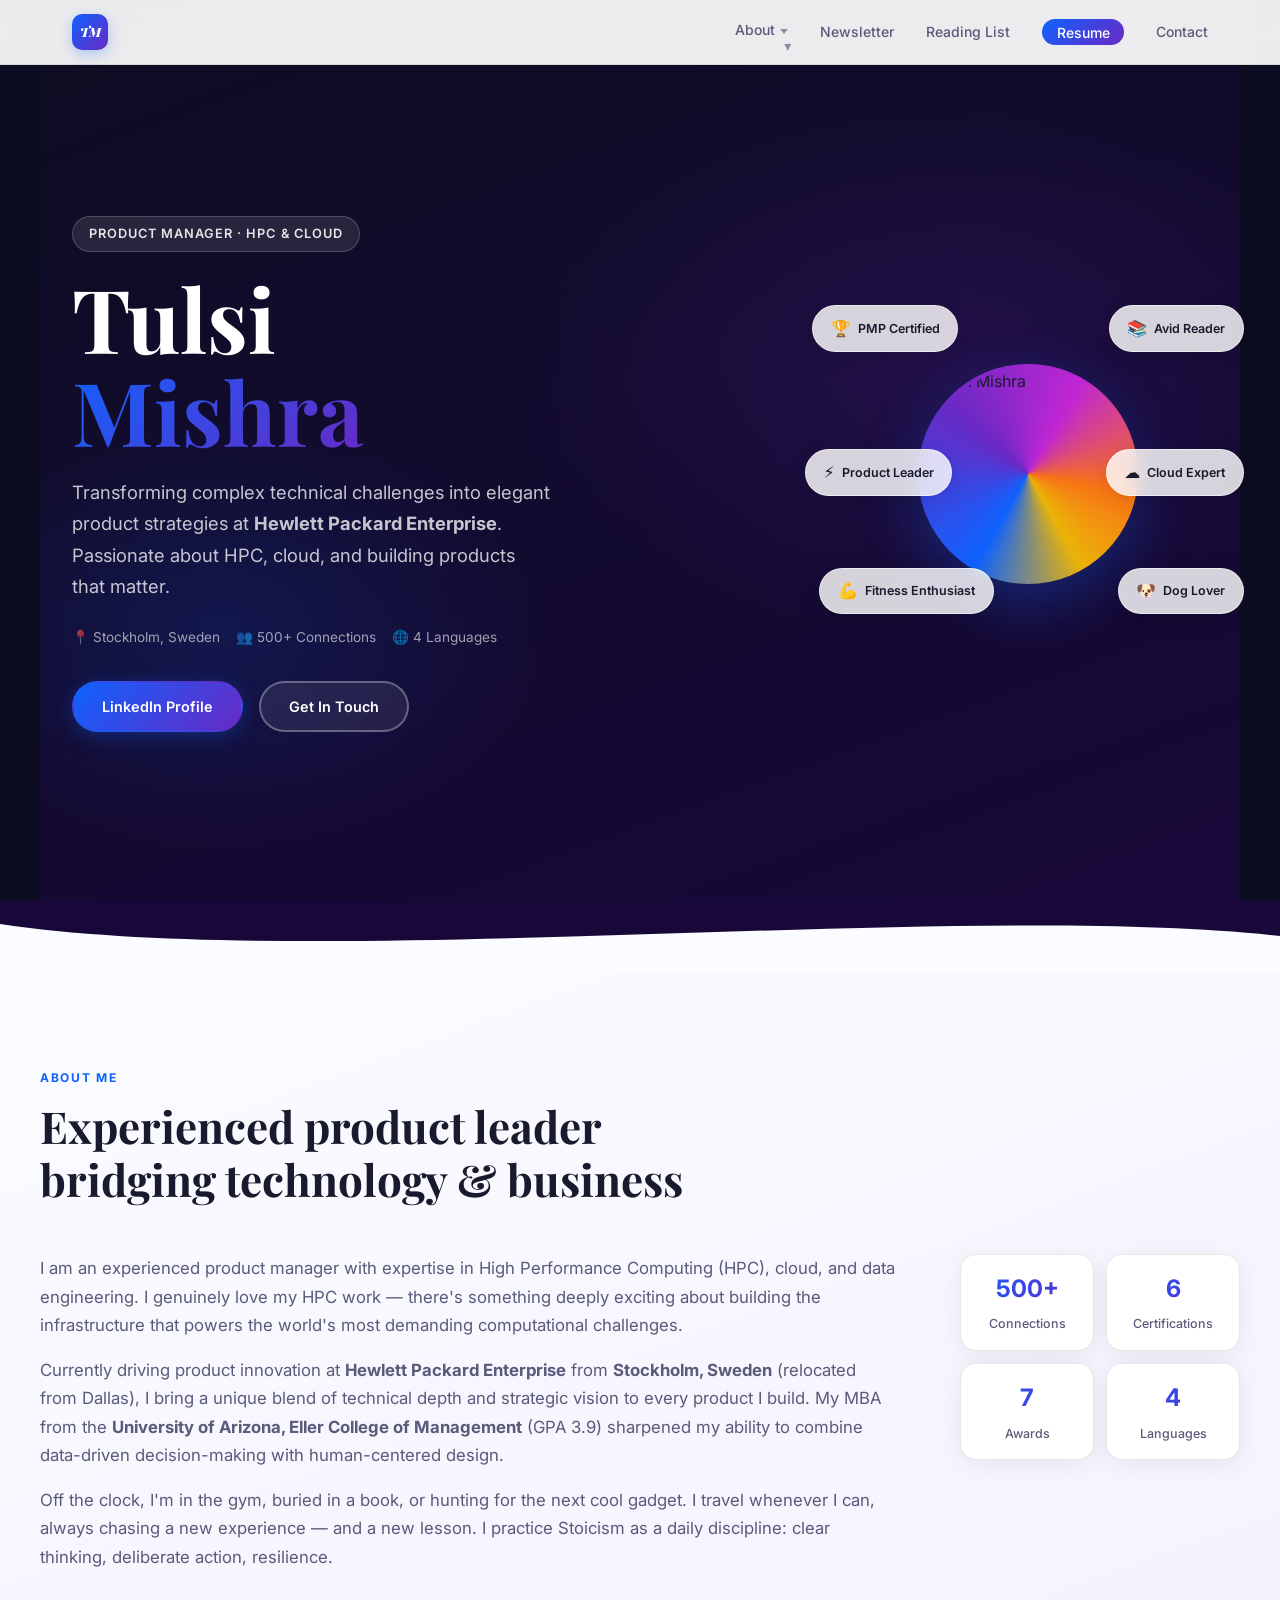
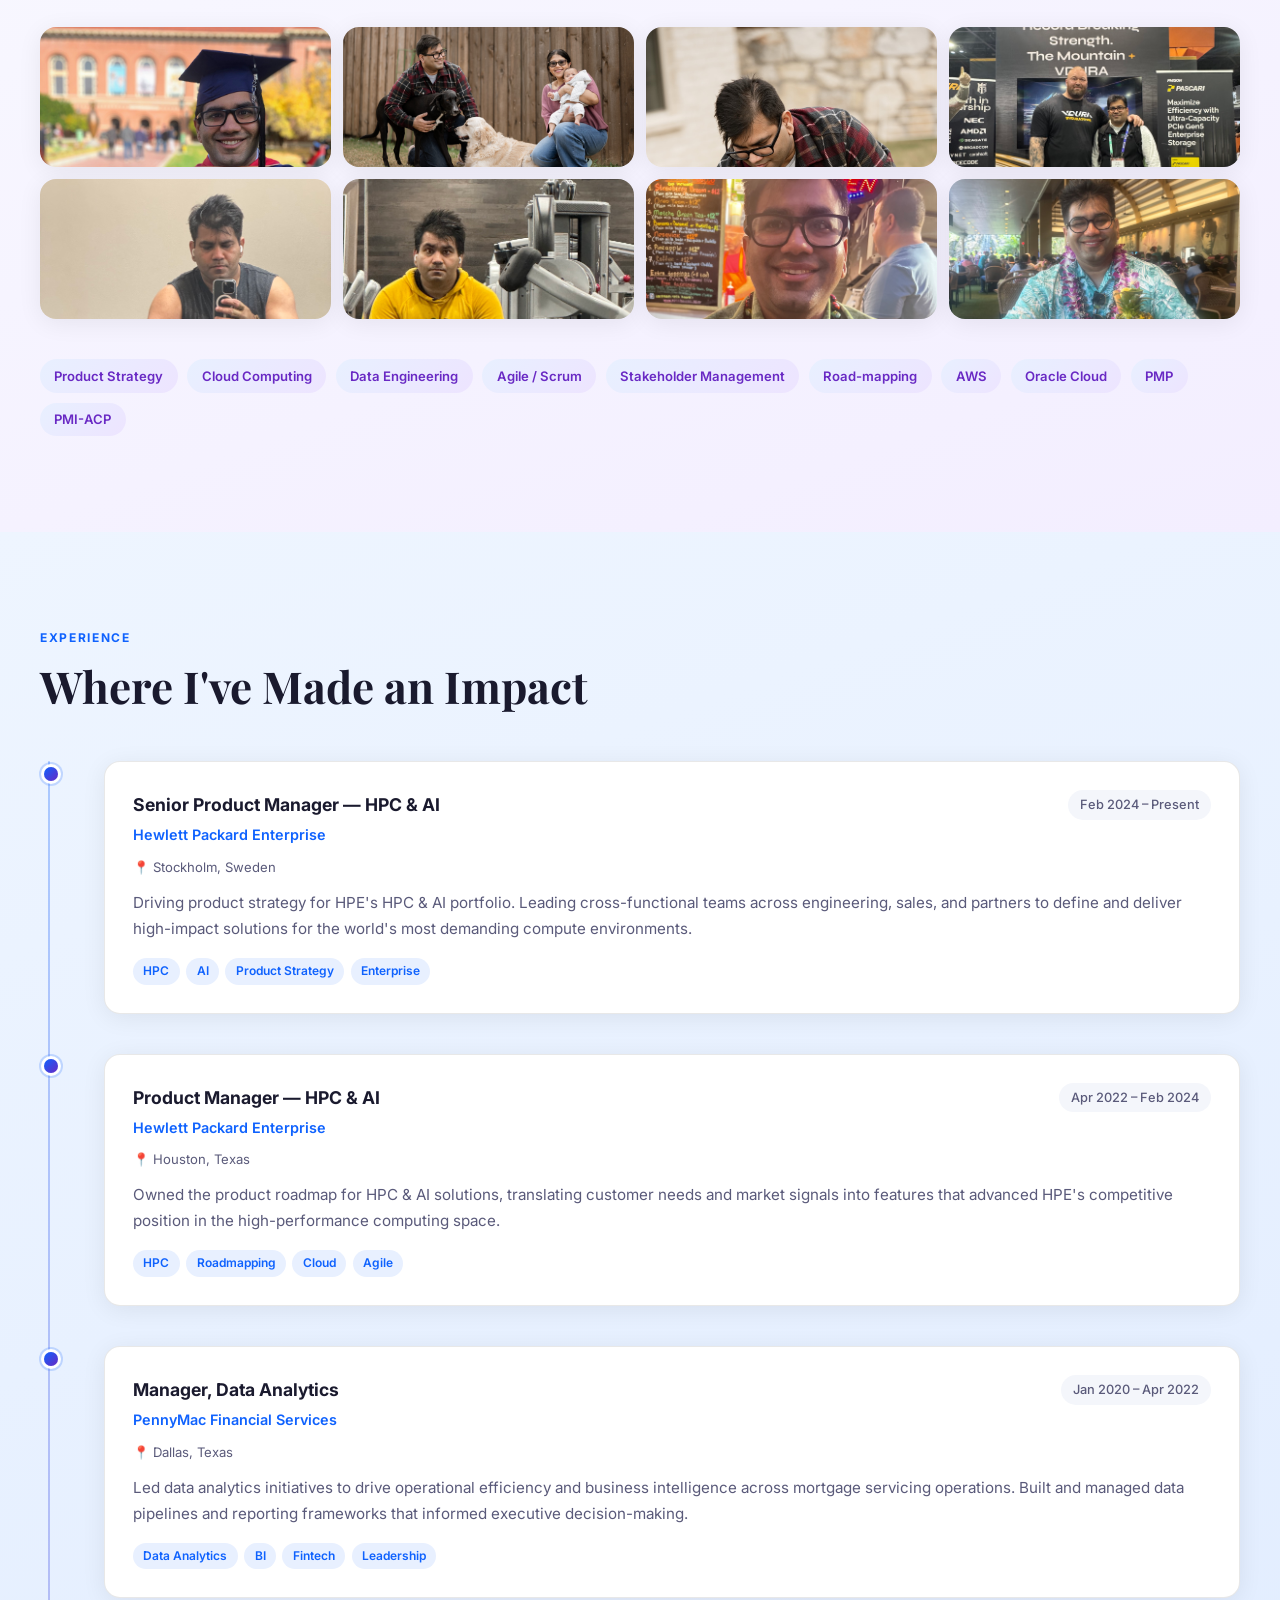
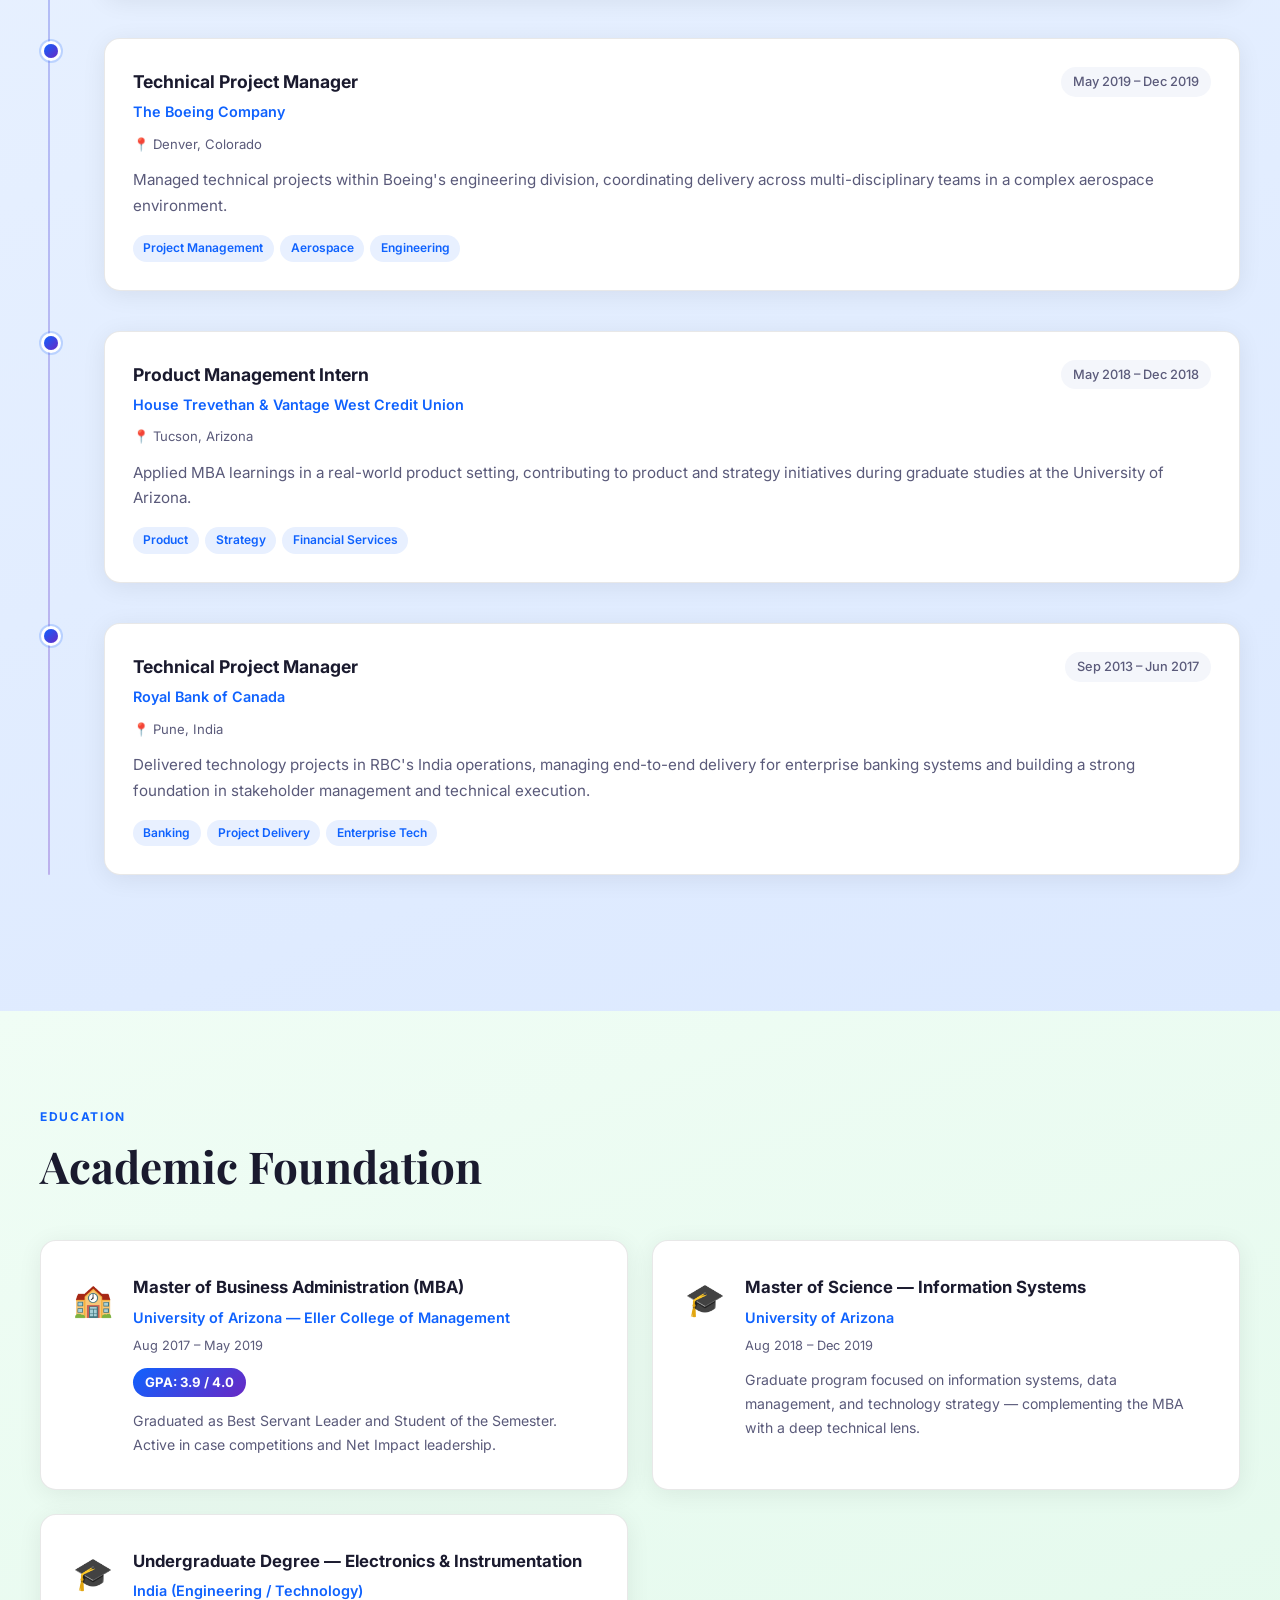
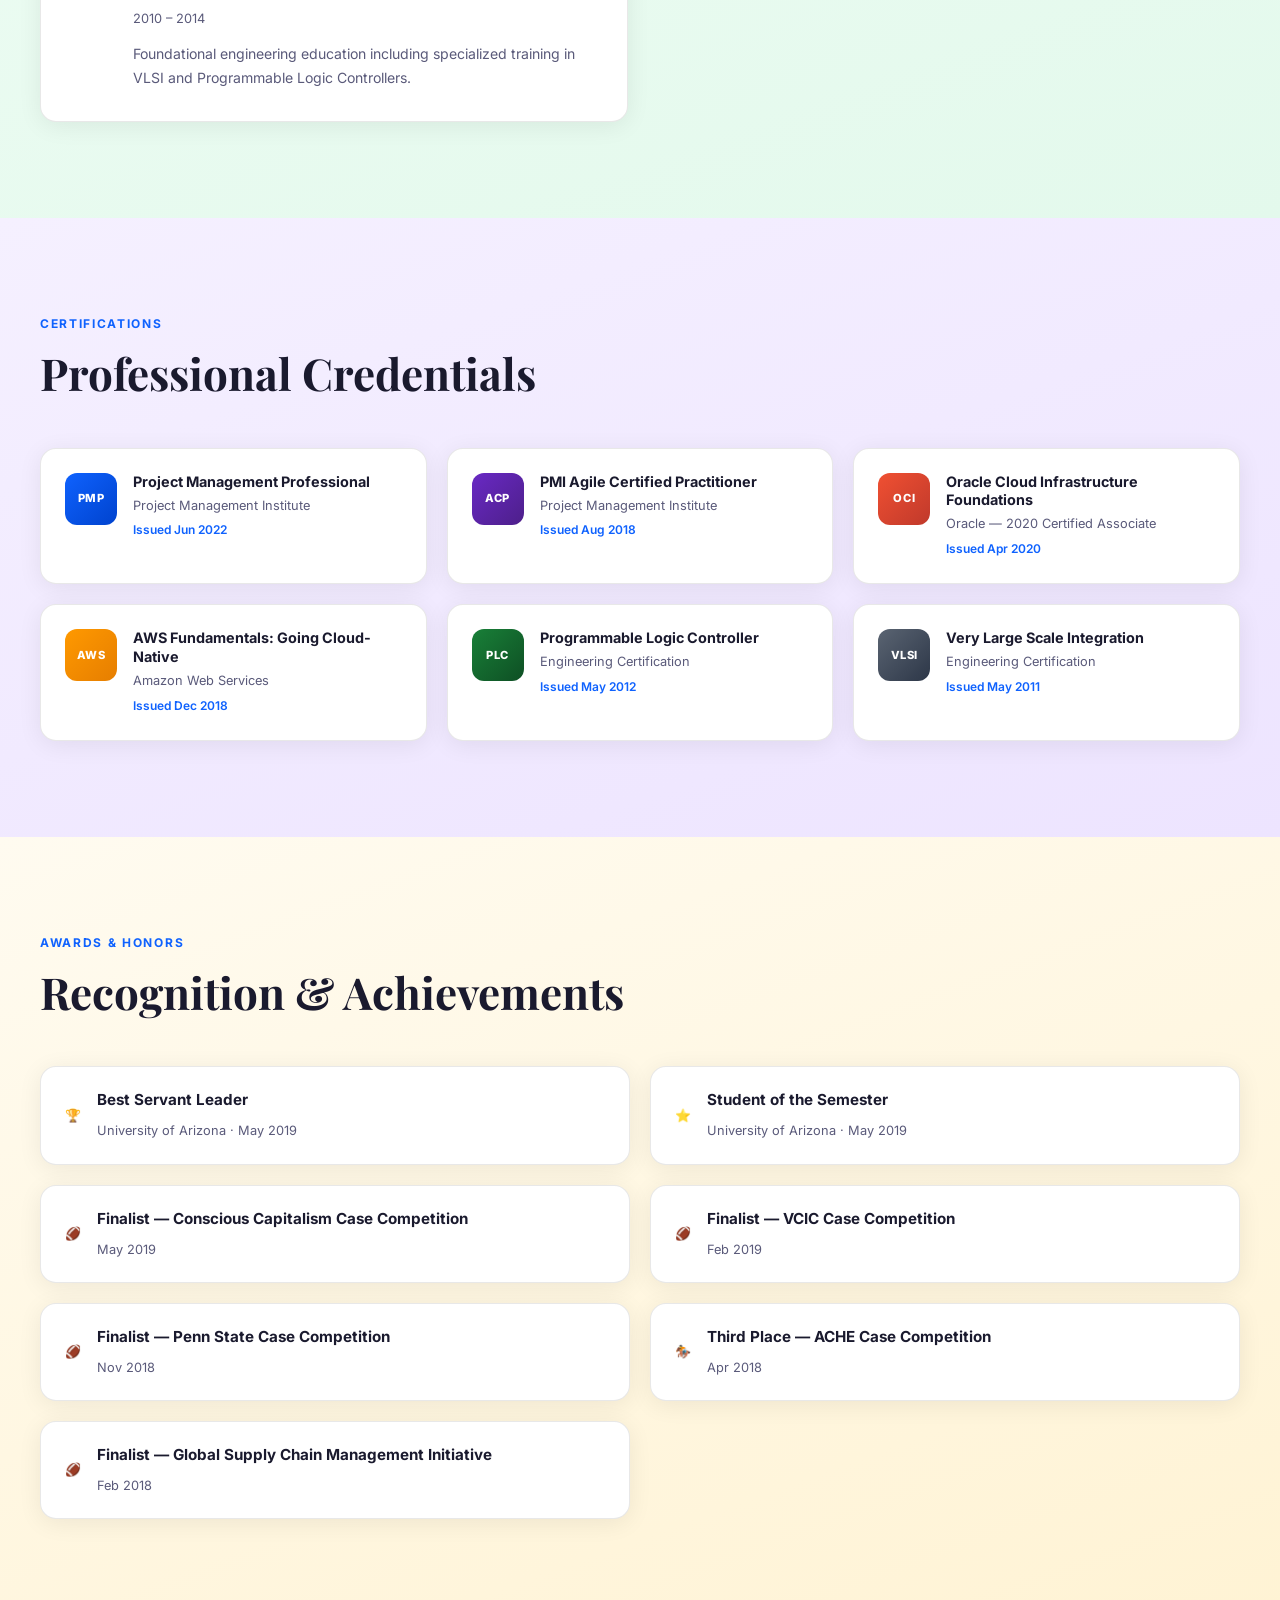
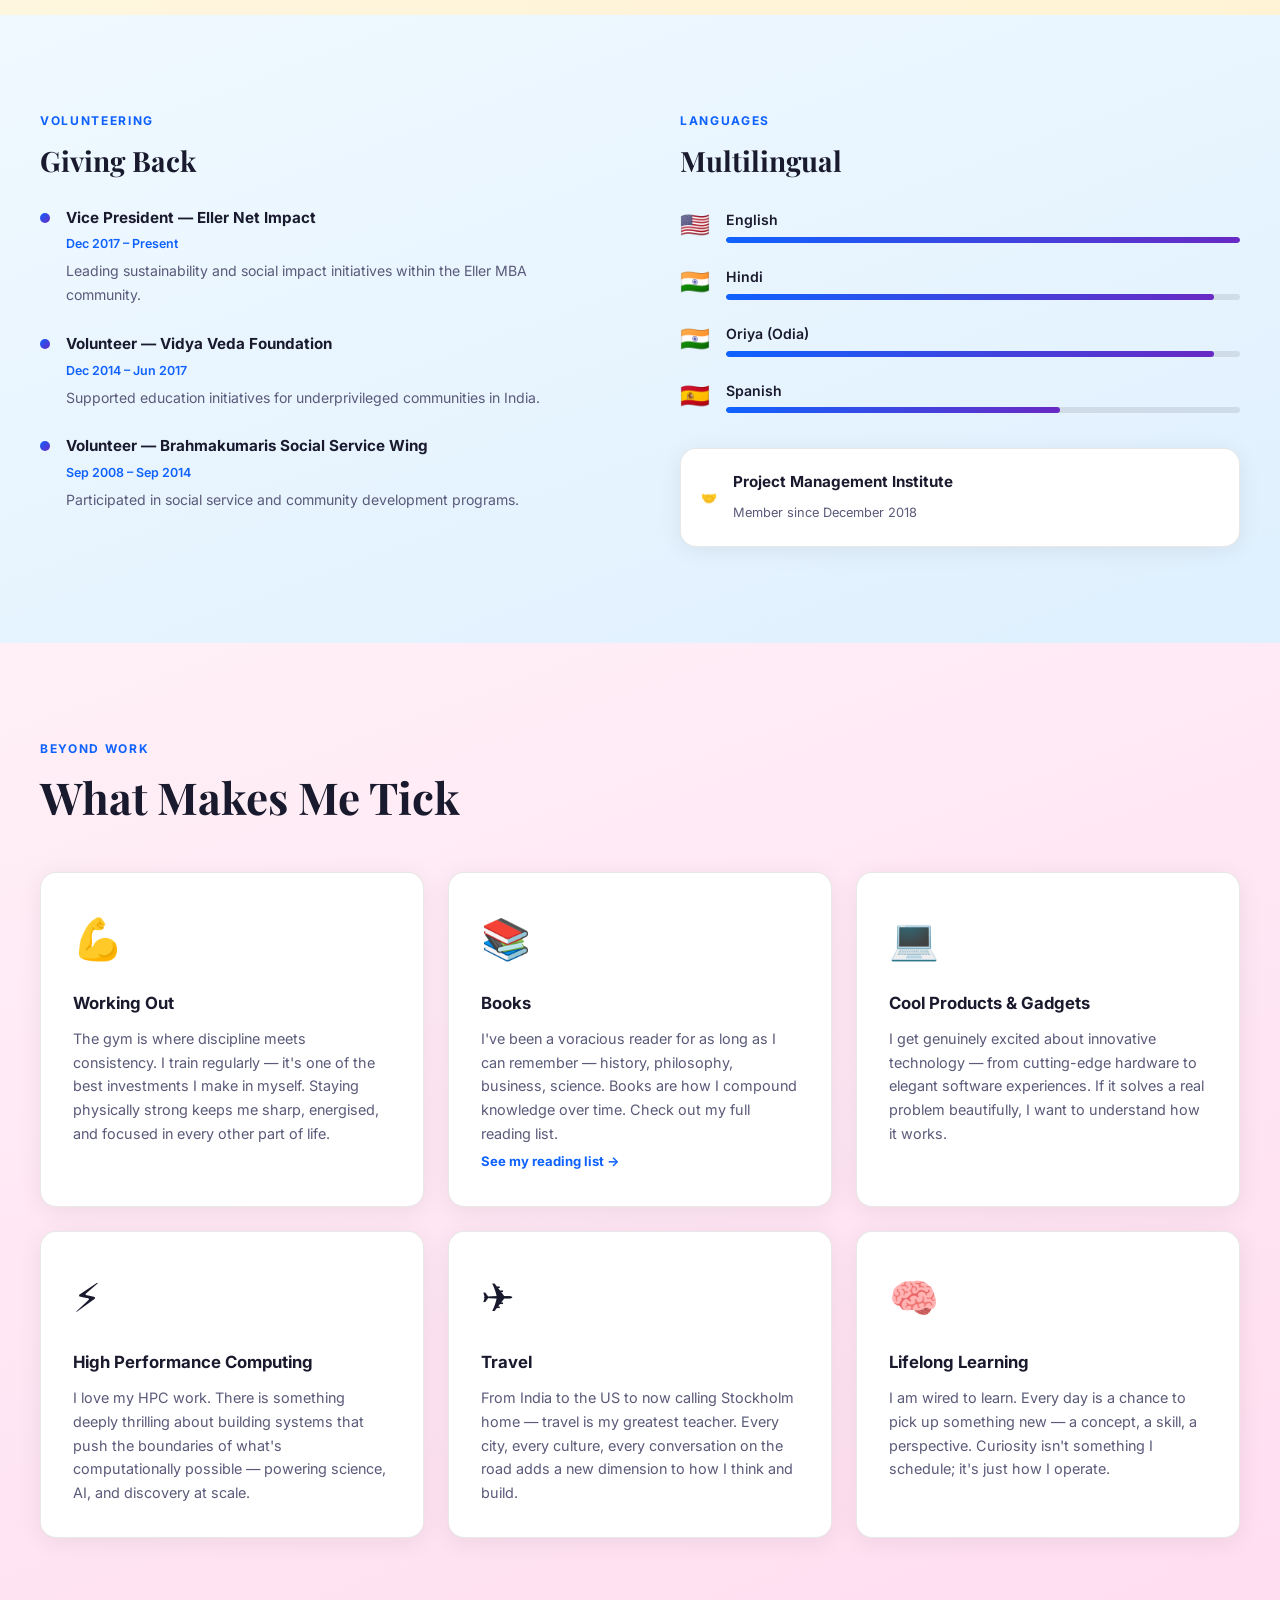
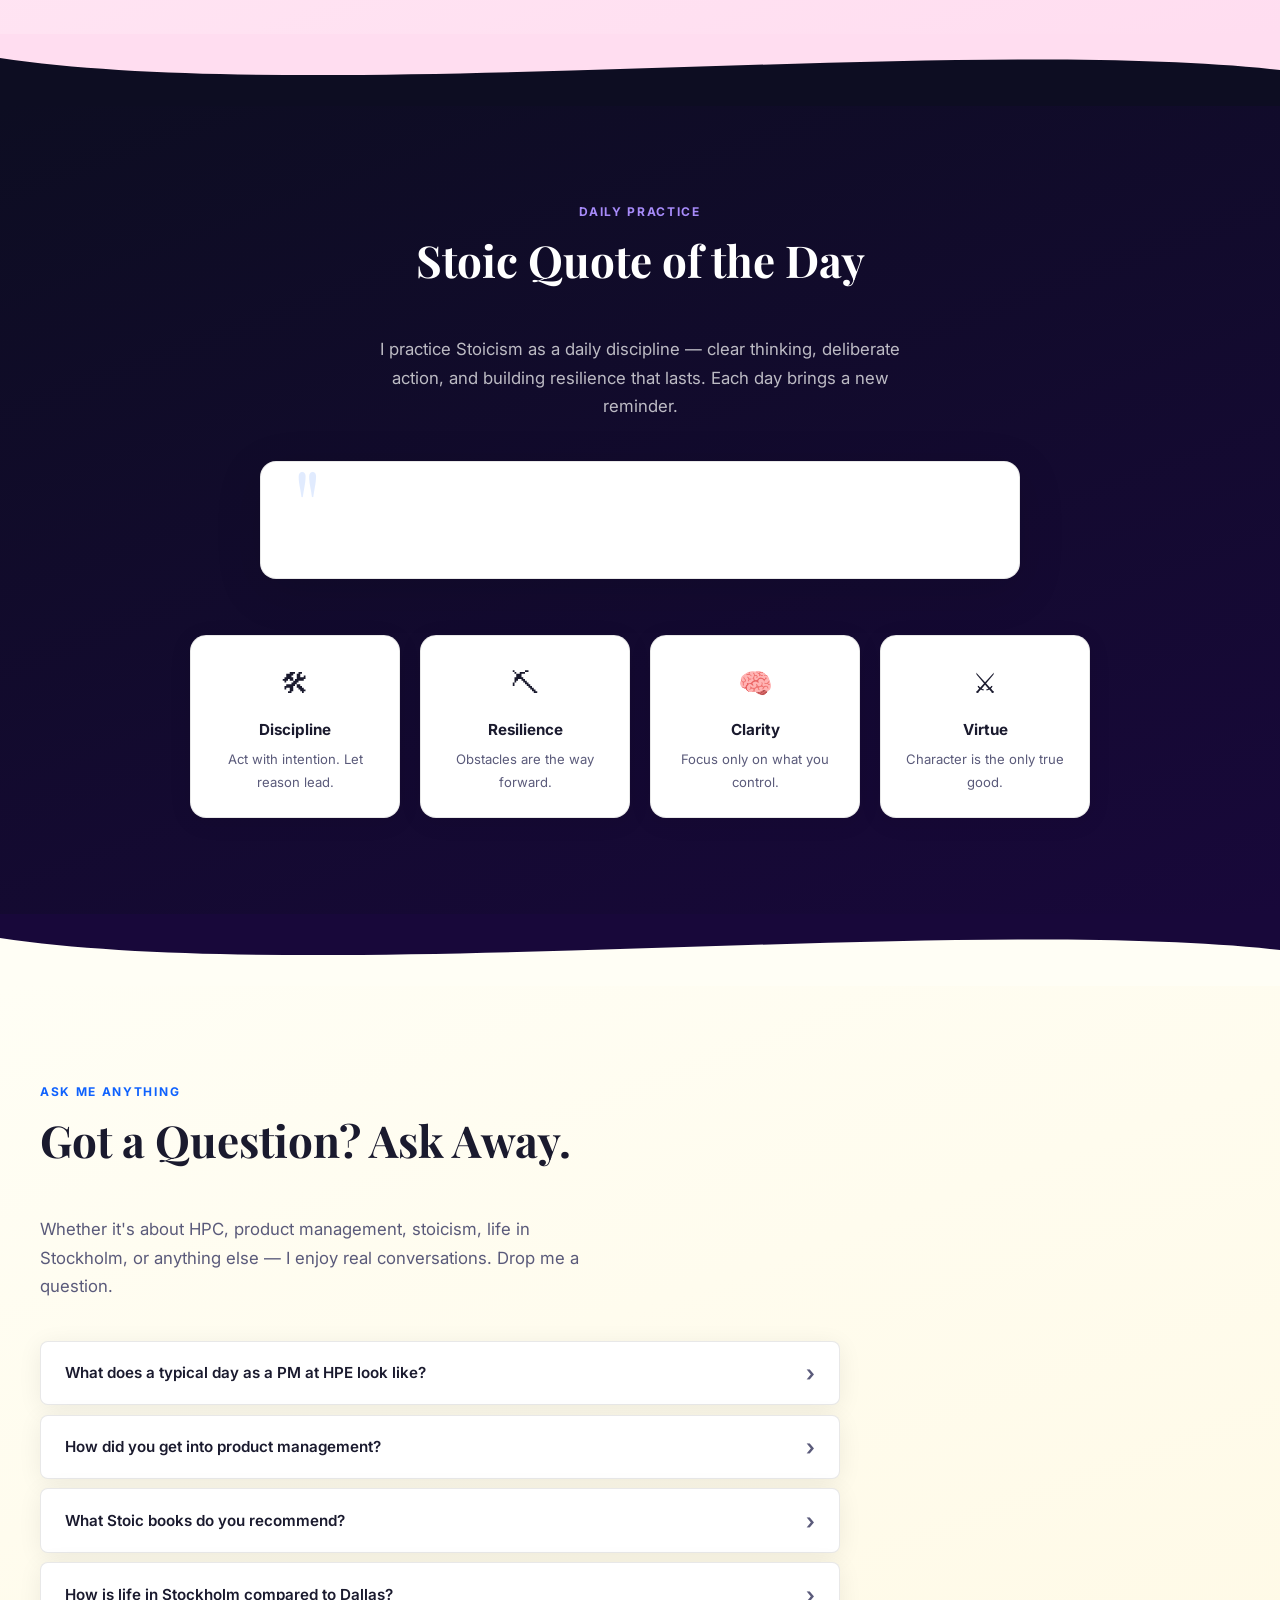
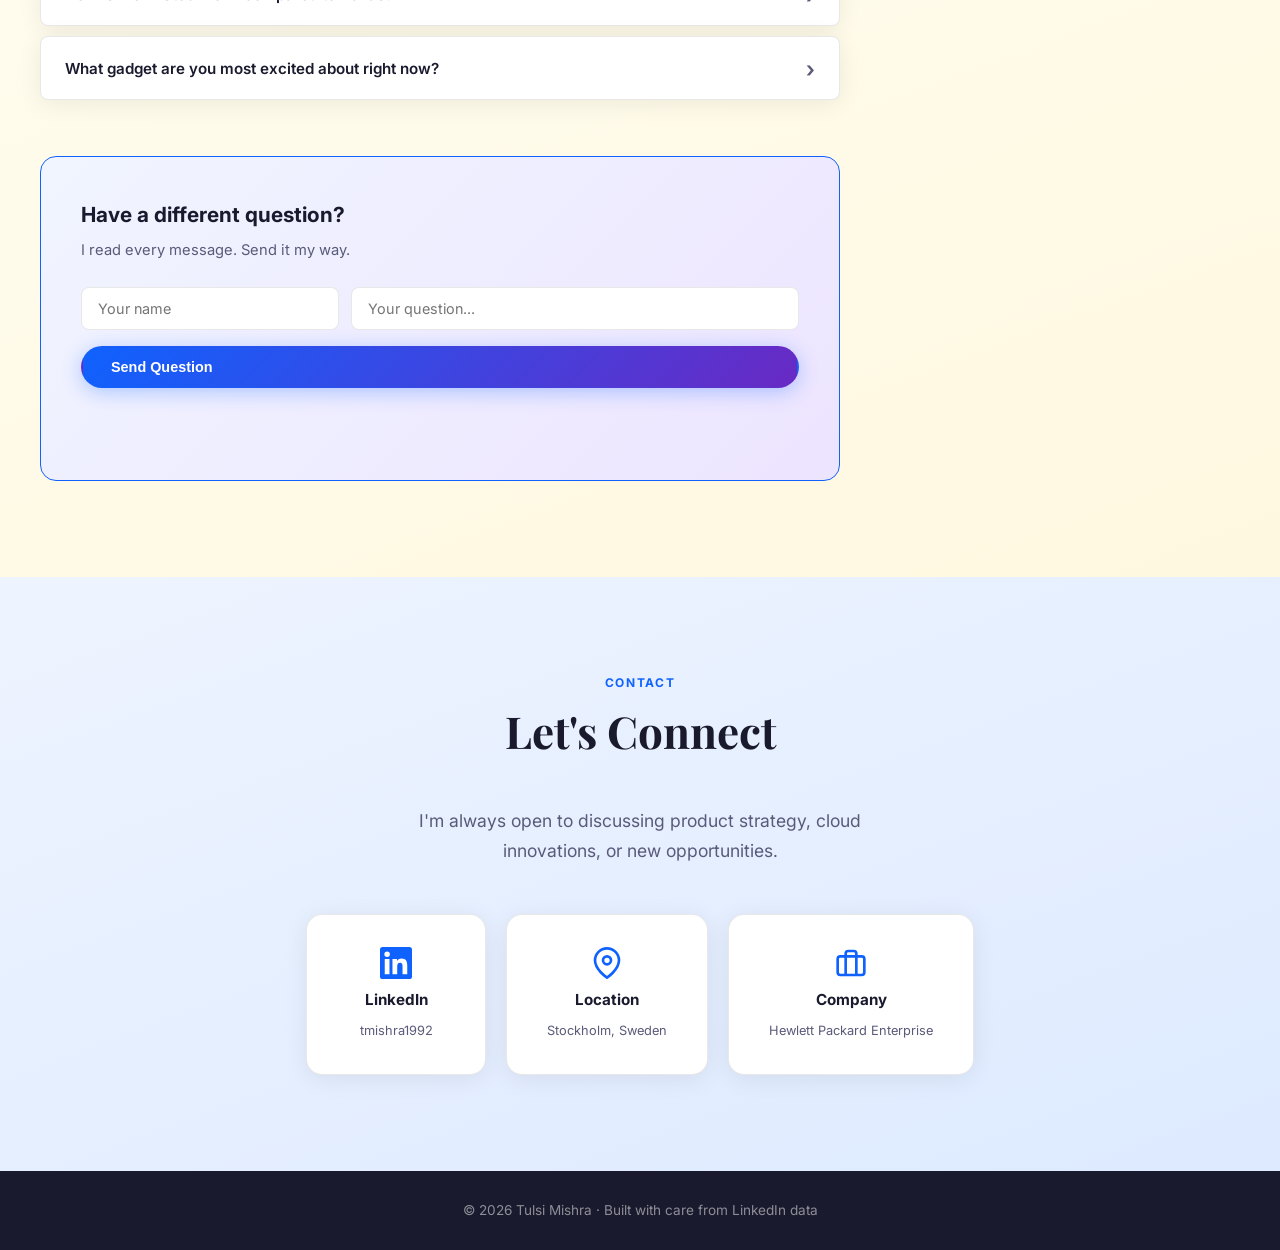
==== commit 8dd490fc: "Fix hero white leak on index; cloud-like floating cards - Add background:#0d0d22 to index.html body " ====
--- a/index.html
+++ b/index.html
@@ -9,23 +9,29 @@
   <link href="https://fonts.googleapis.com/css2?family=Inter:wght@300;400;500;600;700&family=Playfair+Display:wght@700&display=swap" rel="stylesheet" />
   <link rel="stylesheet" href="style.css" />
 </head>
-<body>
+<body style="background:#0d0d22;">
 
   <!-- NAV -->
   <nav id="navbar">
     <div class="nav-inner">
-      <a href="index.html" class="nav-logo"><span class="logo-badge">tM</span></a>
+      <a href="index.html" class="nav-logo"><span class="logo-badge">TM</span></a>
       <ul class="nav-links">
-        <li><a href="#about">About</a></li>
-        <li><a href="#experience">Experience</a></li>
-        <li><a href="#education">Education</a></li>
-        <li><a href="#certifications">Certifications</a></li>
-        <li><a href="#awards">Awards</a></li>
-        <li><a href="#interests">Interests</a></li>
-        <li><a href="#contact">Contact</a></li>
+        <li class="nav-dropdown">
+          <a href="#about">About <span class="nav-arrow">▾</span></a>
+          <ul class="nav-dropdown-menu">
+            <li><a href="#about">About Me</a></li>
+            <li><a href="#experience">Experience</a></li>
+            <li><a href="#education">Education</a></li>
+            <li><a href="#certifications">Certifications</a></li>
+            <li><a href="#awards">Awards</a></li>
+            <li><a href="#interests">Interests</a></li>
+            <li><a href="testimonials.html" target="_blank">Testimonials</a></li>
+          </ul>
+        </li>
         <li><a href="newsletter.html" target="_blank">Newsletter</a></li>
         <li><a href="books.html" target="_blank">Reading List</a></li>
         <li><a href="resume.html" target="_blank" class="nav-resume-btn">Resume</a></li>
+        <li><a href="#contact">Contact</a></li>
       </ul>
       <button class="nav-toggle" aria-label="Toggle menu">&#9776;</button>
     </div>
@@ -78,8 +84,8 @@
     </div>
   </header>
 
-  <!-- wave: white hero → lavender-blue about -->
-  <div class="wave-sep" style="background: white;">
+  <!-- wave: dark hero → lavender-blue about -->
+  <div class="wave-sep" style="background: #18083a;">
     <svg viewBox="0 0 1440 72" preserveAspectRatio="none" xmlns="http://www.w3.org/2000/svg">
       <path d="M0,24 C360,72 1080,0 1440,36 L1440,72 L0,72 Z" fill="#fafcff"/>
     </svg>
@@ -533,14 +539,8 @@
         <div class="interest-card">
           <div class="interest-icon">&#128218;</div>
           <h3>Books</h3>
-          <p>I've been a voracious reader for as long as I can remember. If you want a recommendation, start here — these four rarely disappoint anyone:</p>
-          <div class="book-reco-list">
-            <div class="book-reco">&#128218; <span><strong>Sapiens</strong> — Yuval Noah Harari</span></div>
-            <div class="book-reco">&#128218; <span><strong>Mastery</strong> — Robert Greene</span></div>
-            <div class="book-reco">&#128218; <span><strong>Inspired</strong> — Marty Cagan</span></div>
-            <div class="book-reco">&#128218; <span><strong>The Obstacle Is the Way</strong> — Ryan Holiday</span></div>
-          </div>
-          <a href="books.html" target="_blank" class="book-reco-link">See all 81+ reviews &#8594;</a>
+          <p>I've been a voracious reader for as long as I can remember — history, philosophy, business, science. Books are how I compound knowledge over time. Check out my full reading list.</p>
+          <a href="books.html" target="_blank" class="book-reco-link">See my reading list &#8594;</a>
         </div>
 
         <div class="interest-card">
@@ -559,15 +559,6 @@
           <div class="interest-icon">&#9992;</div>
           <h3>Travel</h3>
           <p>From India to the US to now calling Stockholm home — travel is my greatest teacher. Every city, every culture, every conversation on the road adds a new dimension to how I think and build.</p>
-          <p class="travel-group-hdr">🏠 Called home</p>
-          <div class="travel-tags">
-            <span>🇮🇳 Bhubaneswar · Pune · Trivandrum · Hyderabad</span>
-            <span>Toronto</span><span>Denver</span><span>Tucson</span><span>Stockholm</span>
-          </div>
-          <p class="travel-group-hdr">✈️ Visited</p>
-          <div class="travel-tags">
-            <span>Hawaii</span><span>Turkey</span><span>Perth</span>
-          </div>
         </div>
 
         <div class="interest-card">
--- a/style.css
+++ b/style.css
@@ -11,9 +11,9 @@
   --text-muted: #5a5a7a;
   --bg: #ffffff;
   --bg-alt: #f4f6fb;
-  --border: #e4e8f0;
-  --shadow: 0 4px 24px rgba(15,98,254,0.08);
-  --shadow-lg: 0 12px 48px rgba(15,98,254,0.14);
+  --border: rgba(0,0,0,0.09);
+  --shadow: 0 4px 24px rgba(0,0,0,0.07);
+  --shadow-lg: 0 12px 48px rgba(0,0,0,0.12);
   --radius: 16px;
   --radius-sm: 8px;
   --font: 'Inter', system-ui, sans-serif;
@@ -80,7 +80,8 @@
   font-weight: 900;
   font-size: 0.8rem;
   letter-spacing: -0.5px;
-  font-family: var(--font);
+  font-family: var(--font-display);
+  font-style: italic;
   box-shadow: 0 4px 14px rgba(15,98,254,0.28);
   flex-shrink: 0;
   transition: var(--transition);
@@ -120,6 +121,104 @@
 .nav-links a:hover::after { transform: scaleX(1); }
 
 .nav-toggle { display: none; }
+
+/* Dropdown */
+.nav-dropdown { position: relative; }
+
+.nav-dropdown > a {
+  display: flex;
+  align-items: center;
+  gap: 0.3rem;
+}
+
+.nav-arrow {
+  display: inline-block;
+  width: 0;
+  height: 0;
+  border-left: 4px solid transparent;
+  border-right: 4px solid transparent;
+  border-top: 5px solid currentColor;
+  opacity: 0.65;
+  transition: transform 0.22s;
+  flex-shrink: 0;
+  margin-top: 2px;
+}
+
+.nav-dropdown:hover > a .nav-arrow { transform: rotate(180deg); opacity: 1; }
+
+.nav-dropdown-menu {
+  position: absolute;
+  /* Start at 100% — no gap — gap is created by padding-top so hover is unbroken */
+  top: 100%;
+  left: 50%;
+  transform: translateX(-50%) translateY(-6px);
+  background: rgba(255,255,255,0.97);
+  backdrop-filter: blur(18px);
+  -webkit-backdrop-filter: blur(18px);
+  border: 1px solid var(--border);
+  border-radius: var(--radius-sm);
+  box-shadow: 0 8px 32px rgba(0,0,0,0.10);
+  /* padding-top creates visual gap; transparent area keeps hover alive */
+  padding: 14px 0 0.45rem;
+  min-width: 192px;
+  list-style: none;
+  margin: 0;
+  opacity: 0;
+  pointer-events: none;
+  transition: opacity 0.18s, transform 0.18s;
+  z-index: 1100;
+}
+
+/* Ensure no browser-default bullets or padding on nested list items */
+.nav-dropdown-menu li {
+  list-style: none;
+  margin: 0;
+  padding: 0;
+}
+
+/* little caret pointer — sits inside the padding-top gap */
+.nav-dropdown-menu::before {
+  content: '';
+  position: absolute;
+  top: 8px;
+  left: 50%;
+  transform: translateX(-50%);
+  border-left: 6px solid transparent;
+  border-right: 6px solid transparent;
+  border-bottom: 6px solid var(--border);
+}
+.nav-dropdown-menu::after {
+  content: '';
+  position: absolute;
+  top: 9px;
+  left: 50%;
+  transform: translateX(-50%);
+  border-left: 6px solid transparent;
+  border-right: 6px solid transparent;
+  border-bottom: 6px solid rgba(255,255,255,0.97);
+}
+
+.nav-dropdown:hover .nav-dropdown-menu {
+  opacity: 1;
+  pointer-events: auto;
+  transform: translateX(-50%) translateY(0);
+}
+
+.nav-dropdown-menu li a {
+  display: block;
+  padding: 0.45rem 1.2rem;
+  font-size: 0.84rem;
+  color: var(--text-muted);
+  white-space: nowrap;
+}
+
+.nav-dropdown-menu li a:hover {
+  color: var(--primary);
+  background: rgba(15,98,254,0.05);
+}
+
+/* suppress the underline animation on dropdown items */
+.nav-dropdown-menu li a::after { display: none !important; }
 
 /* ===========================
    HERO
@@ -284,28 +383,33 @@
 
 .floating-card {
   position: absolute;
-  background: white;
-  border: 1px solid var(--border);
-  border-radius: var(--radius-sm);
-  padding: 0.6rem 1rem;
-  font-size: 0.8rem;
+  /* Cloud-like: frosted glass pill */
+  background: rgba(255,255,255,0.82);
+  backdrop-filter: blur(12px);
+  -webkit-backdrop-filter: blur(12px);
+  border: 1px solid rgba(255,255,255,0.55);
+  border-radius: 999px;
+  padding: 0.55rem 1.1rem;
+  font-size: 0.78rem;
   font-weight: 600;
   display: flex;
   align-items: center;
-  gap: 0.5rem;
-  box-shadow: var(--shadow);
+  gap: 0.45rem;
+  box-shadow: 0 4px 20px rgba(0,0,0,0.10), 0 1px 4px rgba(0,0,0,0.06);
   animation: float 4s ease-in-out infinite;
   white-space: nowrap;
-}
-
-.floating-card .fc-icon { font-size: 1.1rem; }
-
-.fc1 { top: 3%;  left: -22%;  animation-delay: 0s; }    /* top-left:    PMP Certified */
-.fc4 { top: 3%;  right: -22%; animation-delay: 1.8s; }  /* top-right:   Avid Reader */
-.fc3 { top: 43%; left: -24%;  animation-delay: 0.7s; }  /* mid-left:    Product Leader */
-.fc2 { top: 43%; right: -22%; animation-delay: 1.3s; }  /* mid-right:   Cloud Expert */
-.fc5 { top: 76%; left: -20%;  animation-delay: 2.4s; }  /* bottom-left: Fitness Enthusiast */
-.fc6 { top: 76%; right: -22%; animation-delay: 3.1s; }  /* bottom-right: Dog Lover */
+  color: var(--text);
+}
+
+.floating-card .fc-icon { font-size: 1rem; }
+
+/* Pulled in closer to the circle (was -22% to -24%) */
+.fc1 { top: 3%;  left: -10%;  animation-delay: 0s; }    /* top-left:    PMP Certified */
+.fc4 { top: 3%;  right: -10%; animation-delay: 1.8s; }  /* top-right:   Avid Reader */
+.fc3 { top: 43%; left: -12%;  animation-delay: 0.7s; }  /* mid-left:    Product Leader */
+.fc2 { top: 43%; right: -10%; animation-delay: 1.3s; }  /* mid-right:   Cloud Expert */
+.fc5 { top: 76%; left: -8%;   animation-delay: 2.4s; }  /* bottom-left: Fitness Enthusiast */
+.fc6 { top: 76%; right: -10%; animation-delay: 3.1s; }  /* bottom-right: Dog Lover */
 
 @keyframes float {
   0%, 100% { transform: translateY(0px); }
@@ -588,10 +692,6 @@
   box-shadow: var(--shadow-lg);
 }
 
-.edu-card.featured {
-  border-color: var(--primary);
-  background: linear-gradient(135deg, #f7f9ff, #f3eeff);
-}
 
 .edu-icon {
   font-size: 2rem;
@@ -731,10 +831,6 @@
   box-shadow: var(--shadow-lg);
 }
 
-.award-card.highlight {
-  background: linear-gradient(135deg, #f7f9ff, #f3eeff);
-  border-color: var(--primary);
-}
 
 .award-icon { font-size: 1.75rem; flex-shrink: 0; }
 
@@ -968,10 +1064,6 @@
   box-shadow: var(--shadow-lg);
 }
 
-.interest-card.highlight-card {
-  background: linear-gradient(135deg, #f0f5ff, #ede4ff);
-  border-color: var(--primary);
-}
 
 .interest-icon {
   font-size: 2.5rem;
@@ -1326,13 +1418,33 @@
 }
 
 /* ===========================
-   HERO BACKGROUND RADIAL GLOW
+   HERO — DARK BACKGROUND
    =========================== */
 #hero {
   background:
-    radial-gradient(ellipse 900px 600px at 80% 35%, rgba(15,98,254,0.055) 0%, transparent 60%),
-    radial-gradient(ellipse 700px 500px at 10% 85%, rgba(105,41,196,0.065) 0%, transparent 60%),
-    white;
+    radial-gradient(ellipse 800px 500px at 75% 40%, rgba(105,41,196,0.18) 0%, transparent 55%),
+    radial-gradient(ellipse 600px 400px at 15% 70%, rgba(15,98,254,0.15) 0%, transparent 55%),
+    linear-gradient(160deg, #0d0d22 0%, #18083a 100%);
+}
+
+/* Hero text on dark bg */
+#hero h1                { color: #ffffff; }
+#hero .hero-sub         { color: rgba(255,255,255,0.76); }
+#hero .hero-meta        { color: rgba(255,255,255,0.60); }
+#hero .hero-badge {
+  background: rgba(255,255,255,0.10);
+  color: rgba(255,255,255,0.88);
+  border: 1px solid rgba(255,255,255,0.18);
+}
+#hero .btn-outline {
+  background: rgba(255,255,255,0.08);
+  border-color: rgba(255,255,255,0.3);
+  color: white;
+}
+#hero .btn-outline:hover {
+  background: rgba(255,255,255,0.16);
+  border-color: white;
+  color: white;
 }
 
 /* ===========================
@@ -1416,6 +1528,32 @@
   .two-col { grid-template-columns: 1fr; gap: 3rem; }
   .about-stats { grid-template-columns: repeat(2, 1fr); }
   .tl-header { flex-direction: column; gap: 0.5rem; }
+
+  /* Mobile dropdown — always visible, stacked inline */
+  .nav-dropdown-menu {
+    position: static;
+    list-style: none;
+    opacity: 1;
+    pointer-events: auto;
+    transform: none;
+    box-shadow: none;
+    border: none;
+    border-left: 2px solid var(--border);
+    border-radius: 0;
+    background: transparent;
+    padding: 0.25rem 0 0.25rem 1rem;
+    min-width: unset;
+    margin-top: 0.25rem;
+  }
+  .nav-dropdown-menu li { list-style: none; }
+  .nav-dropdown-menu::before,
+  .nav-dropdown-menu::after { display: none; }
+  .nav-dropdown-menu li a {
+    padding: 0.35rem 0;
+    font-size: 0.84rem;
+    background: transparent !important;
+  }
+  .nav-arrow { display: none; }
 }
 
 @media (max-width: 768px) {
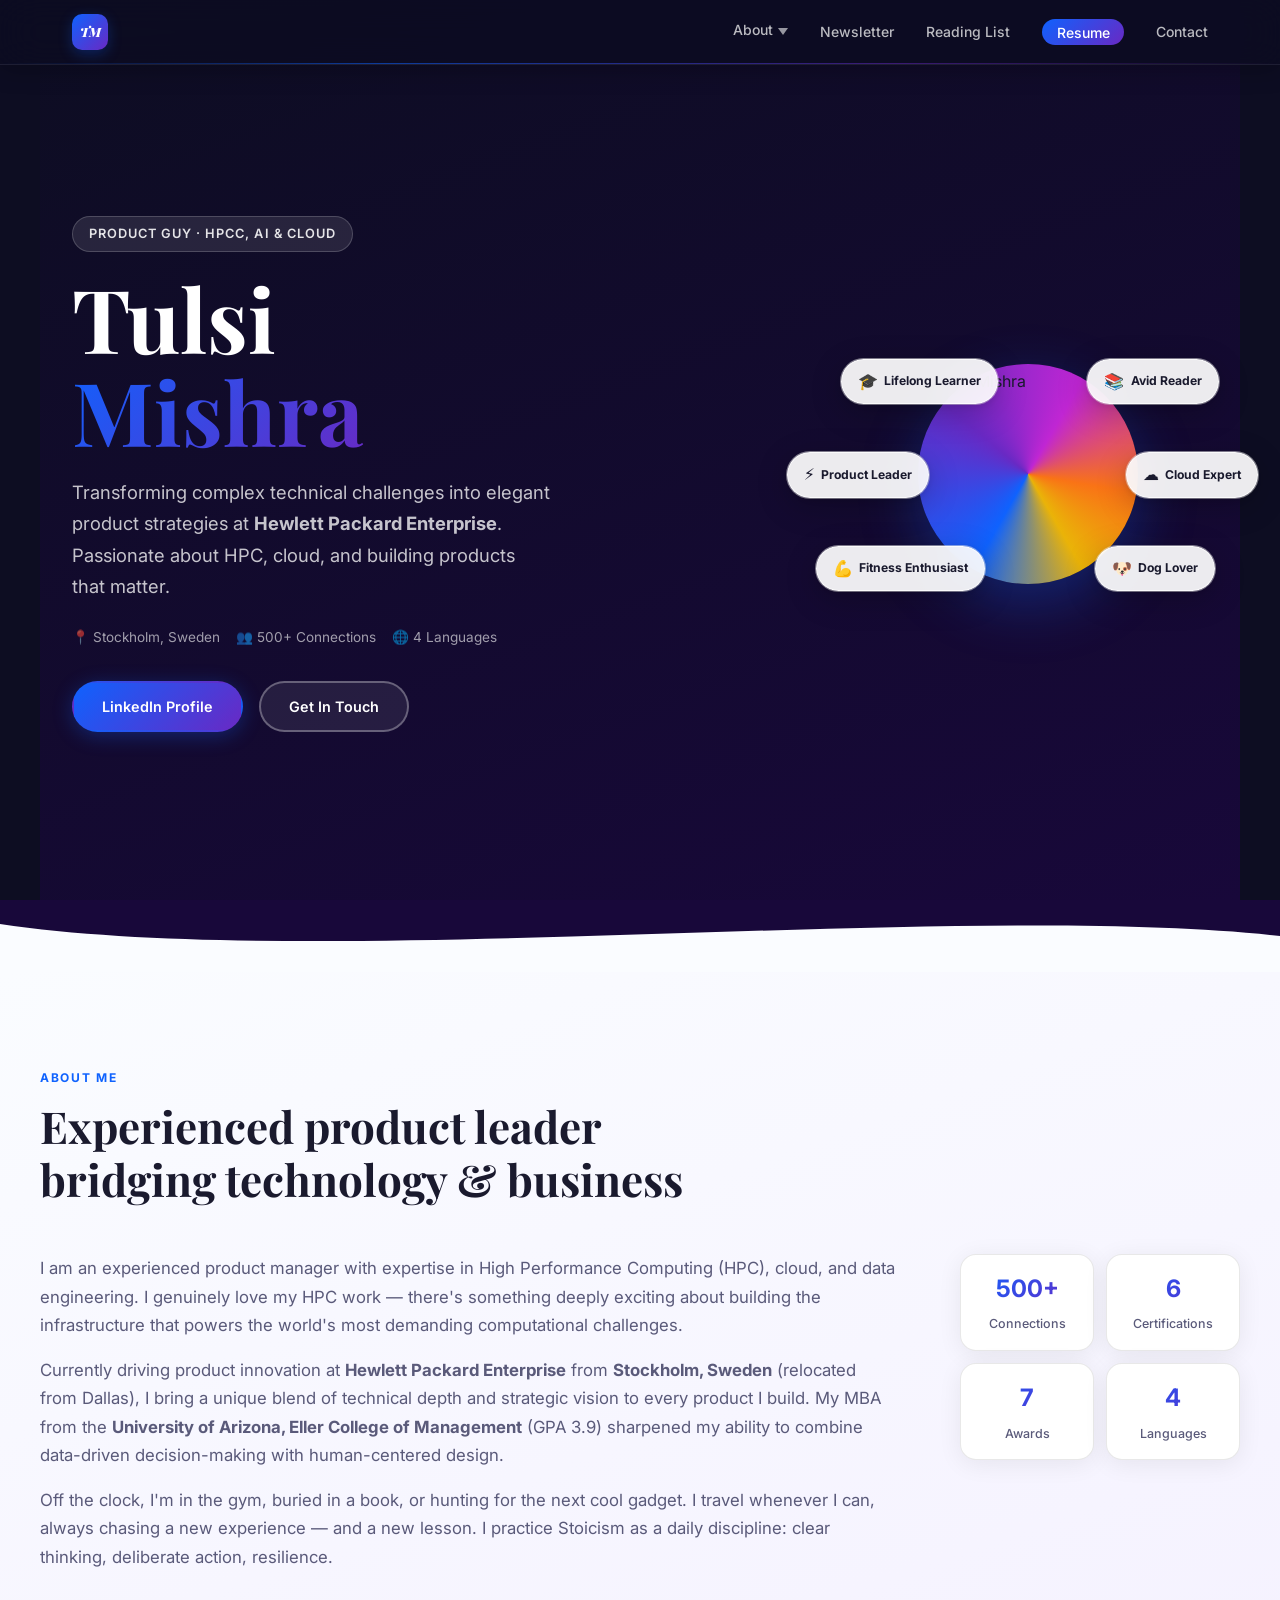
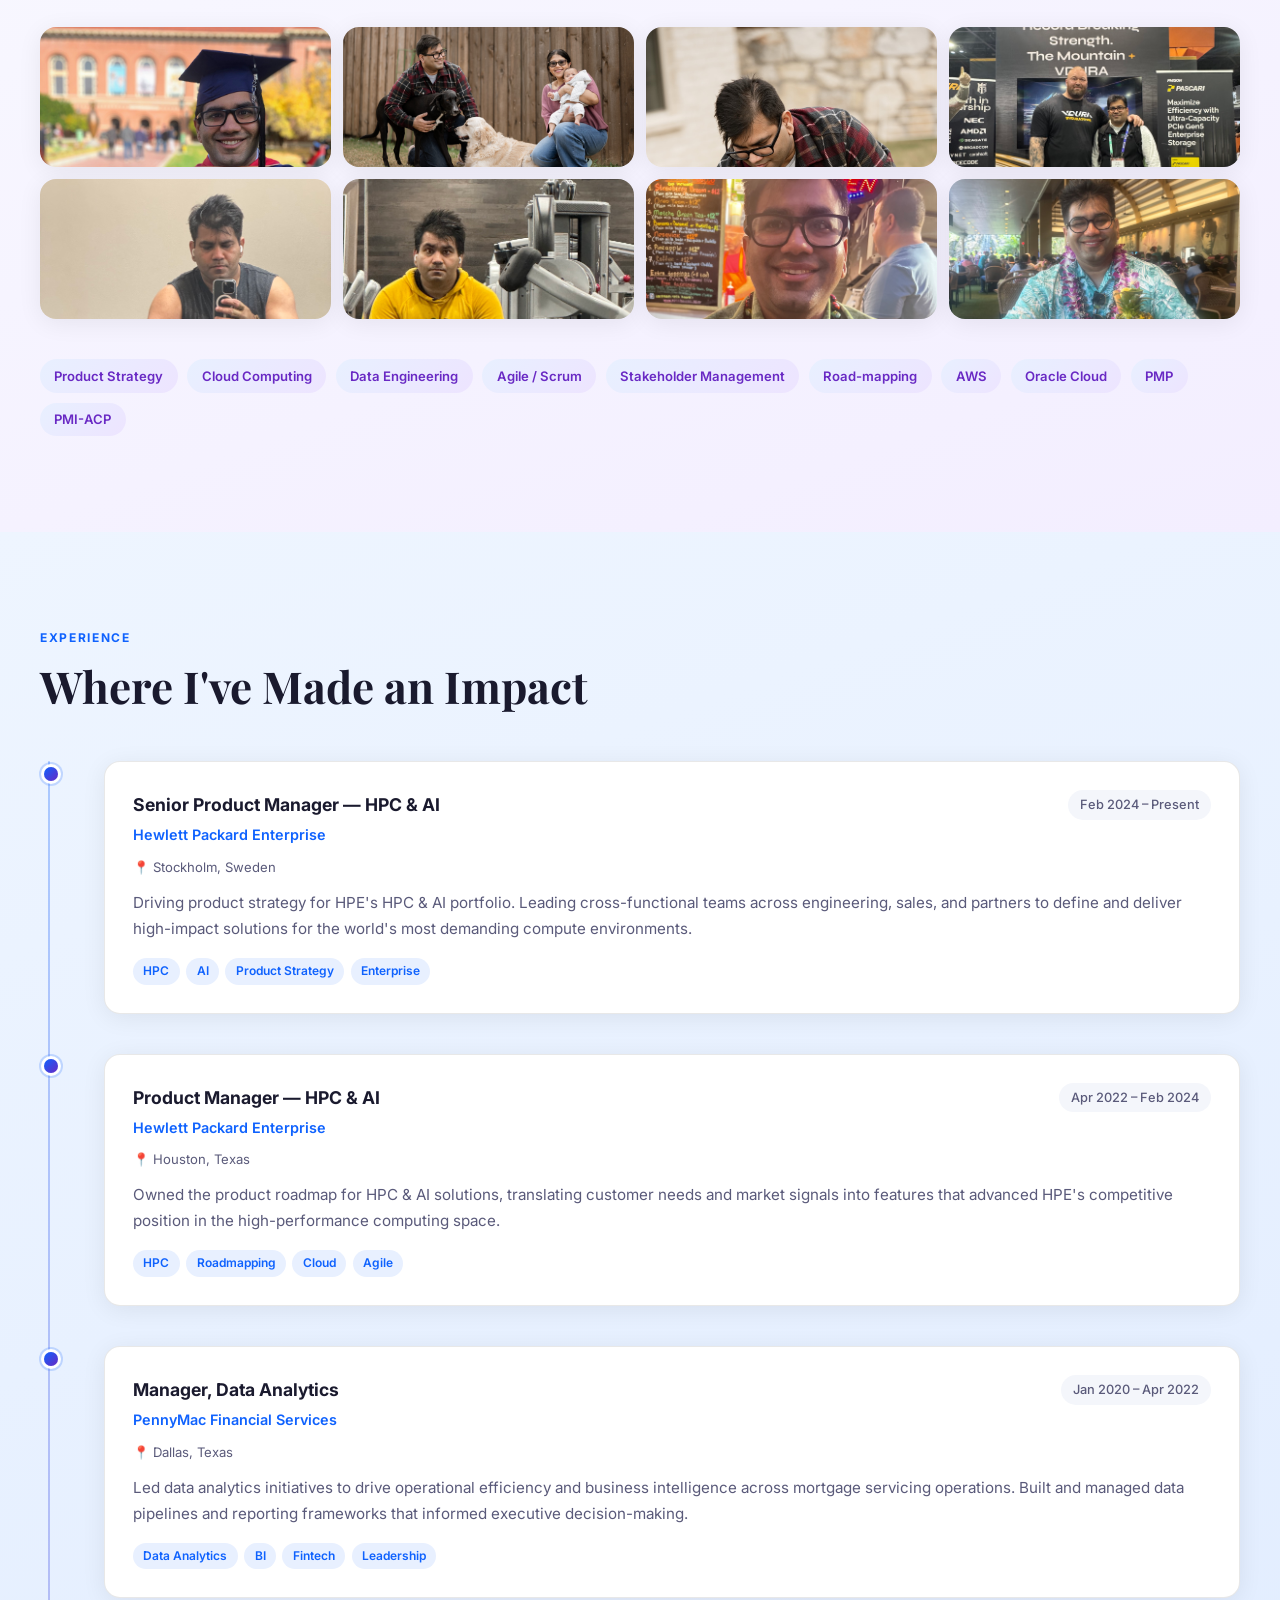
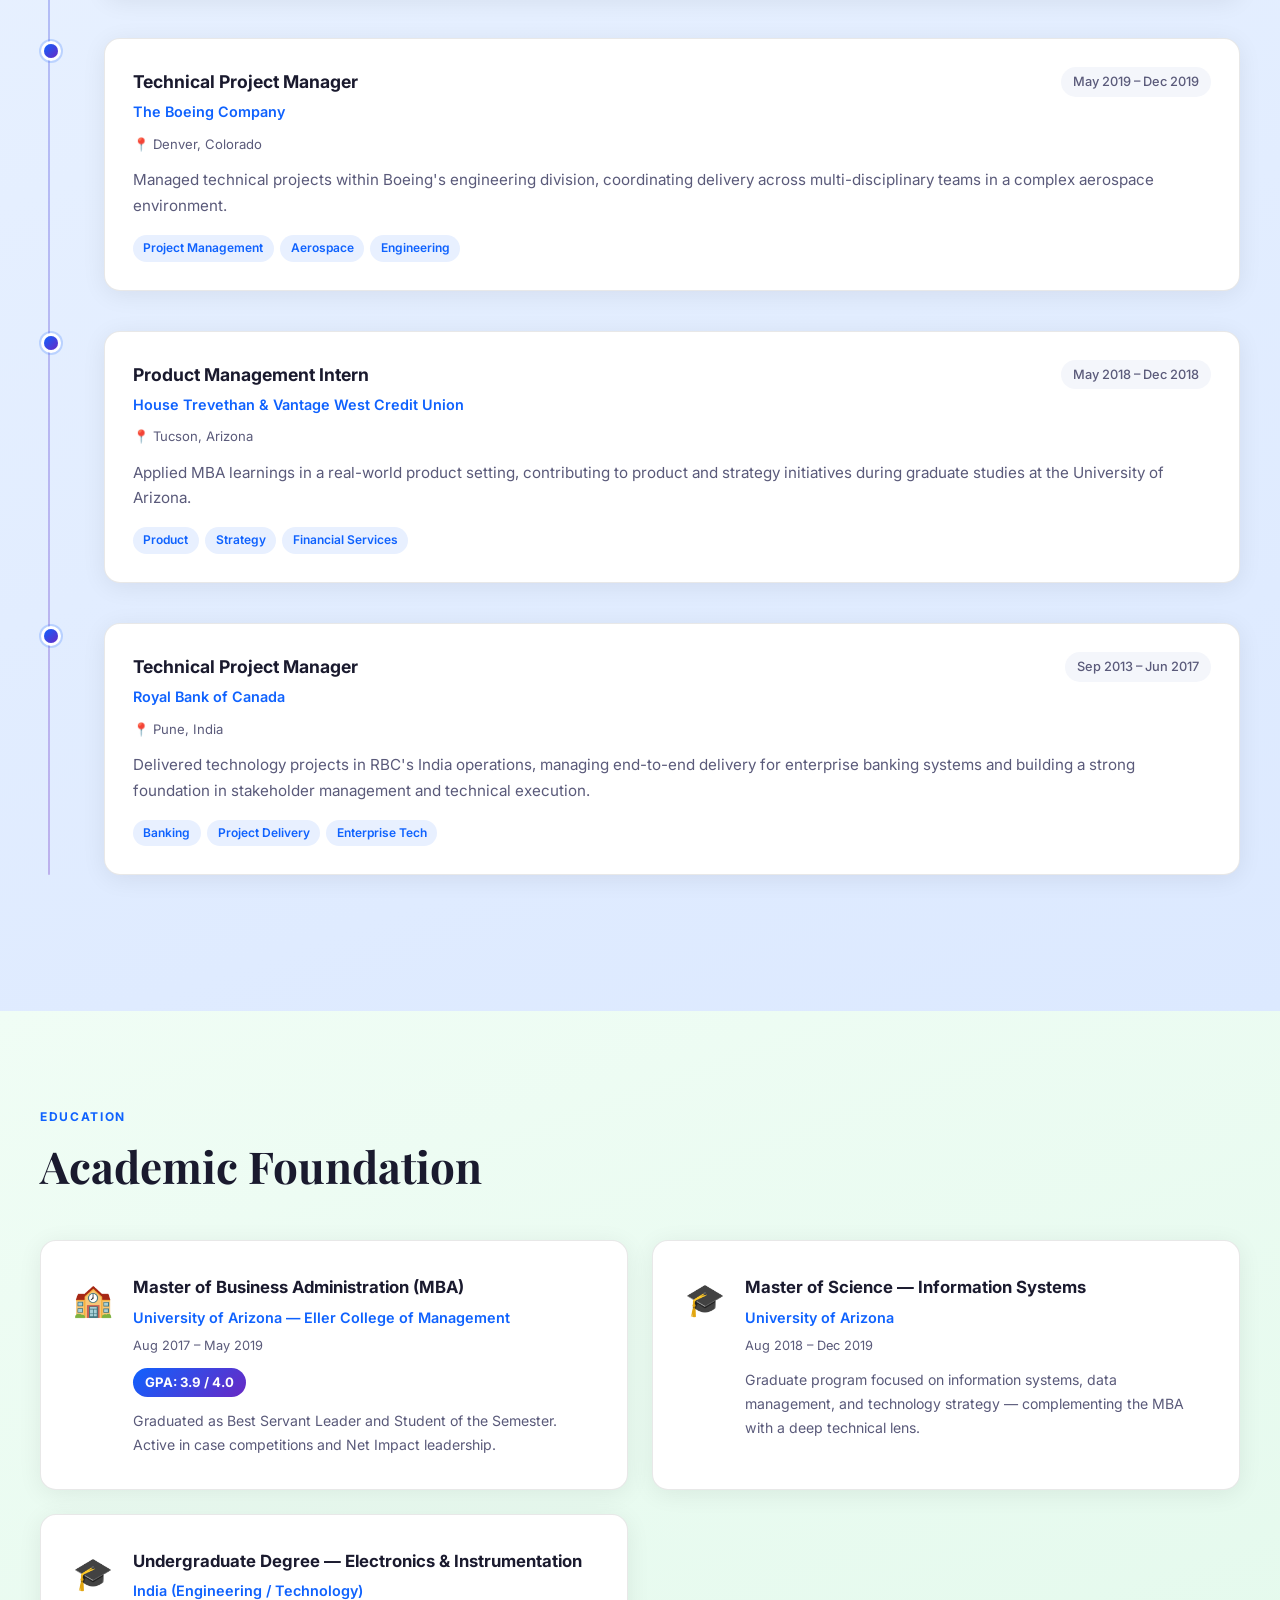
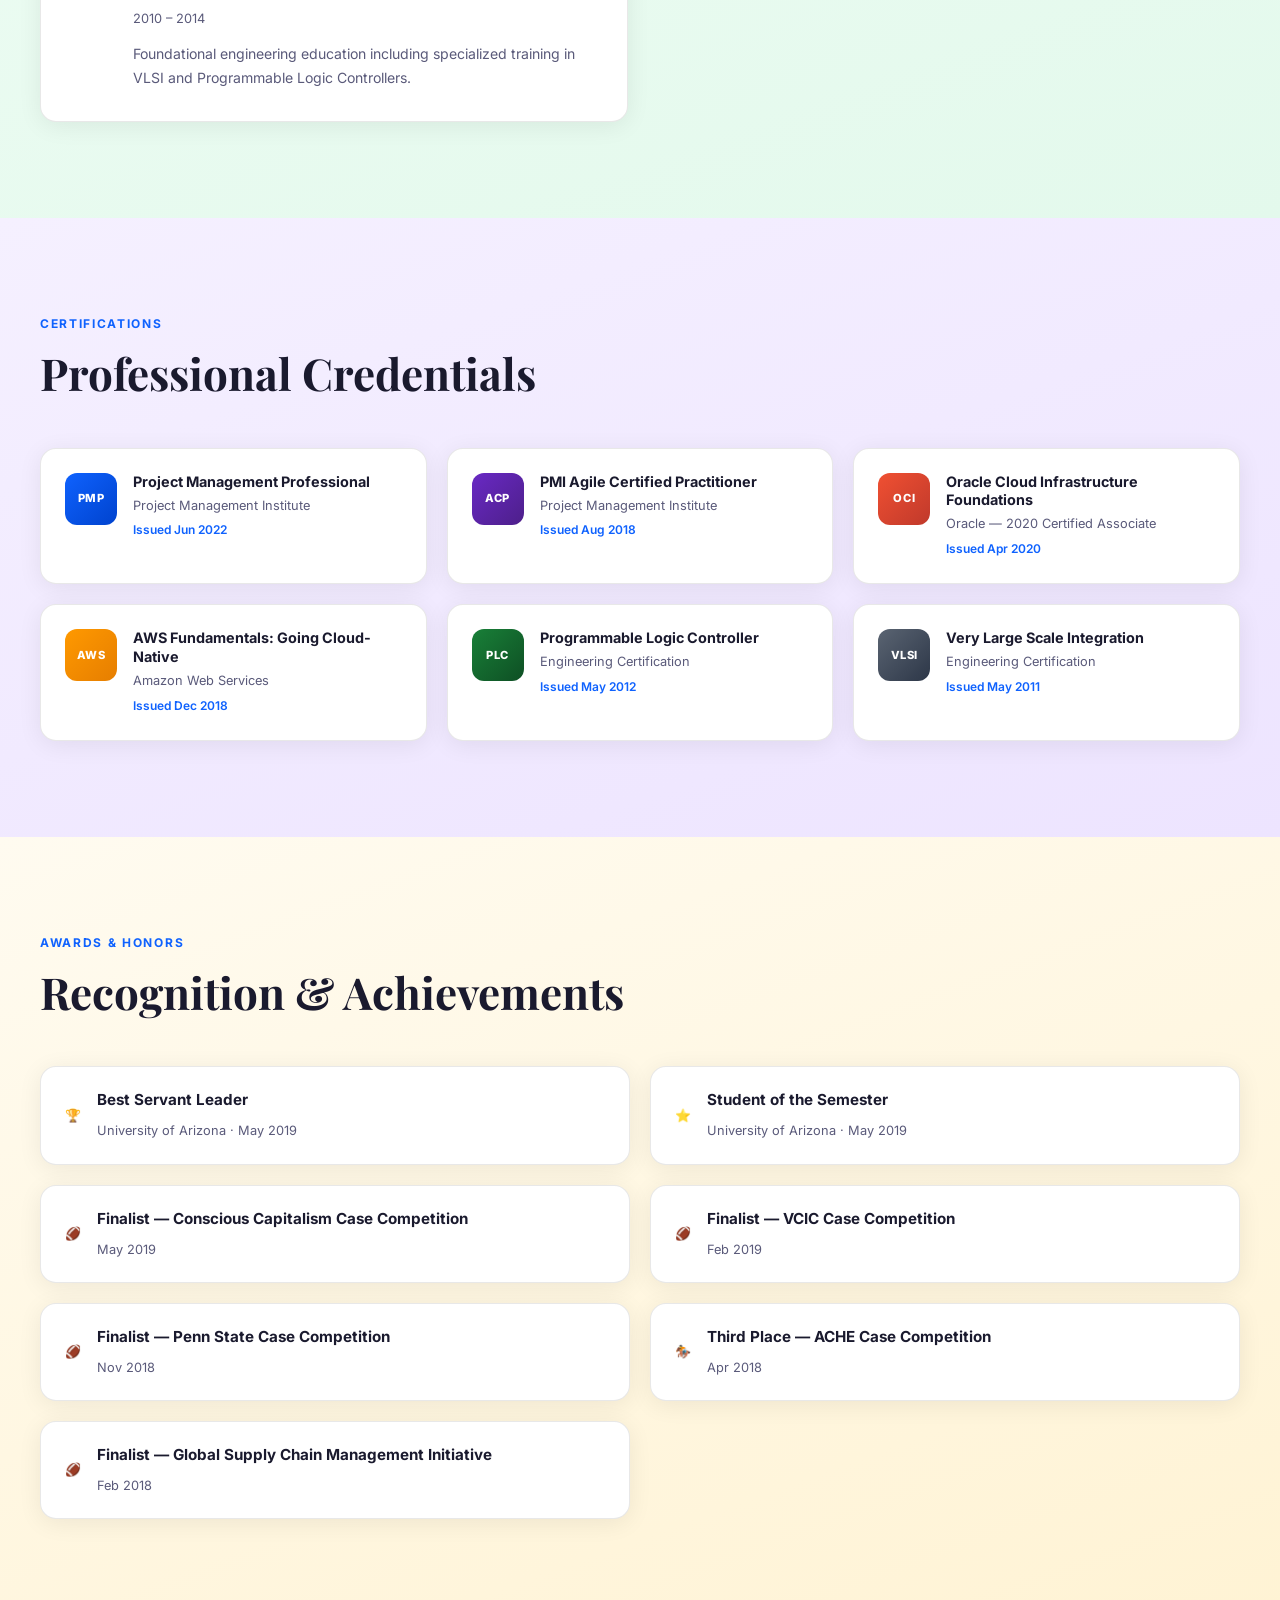
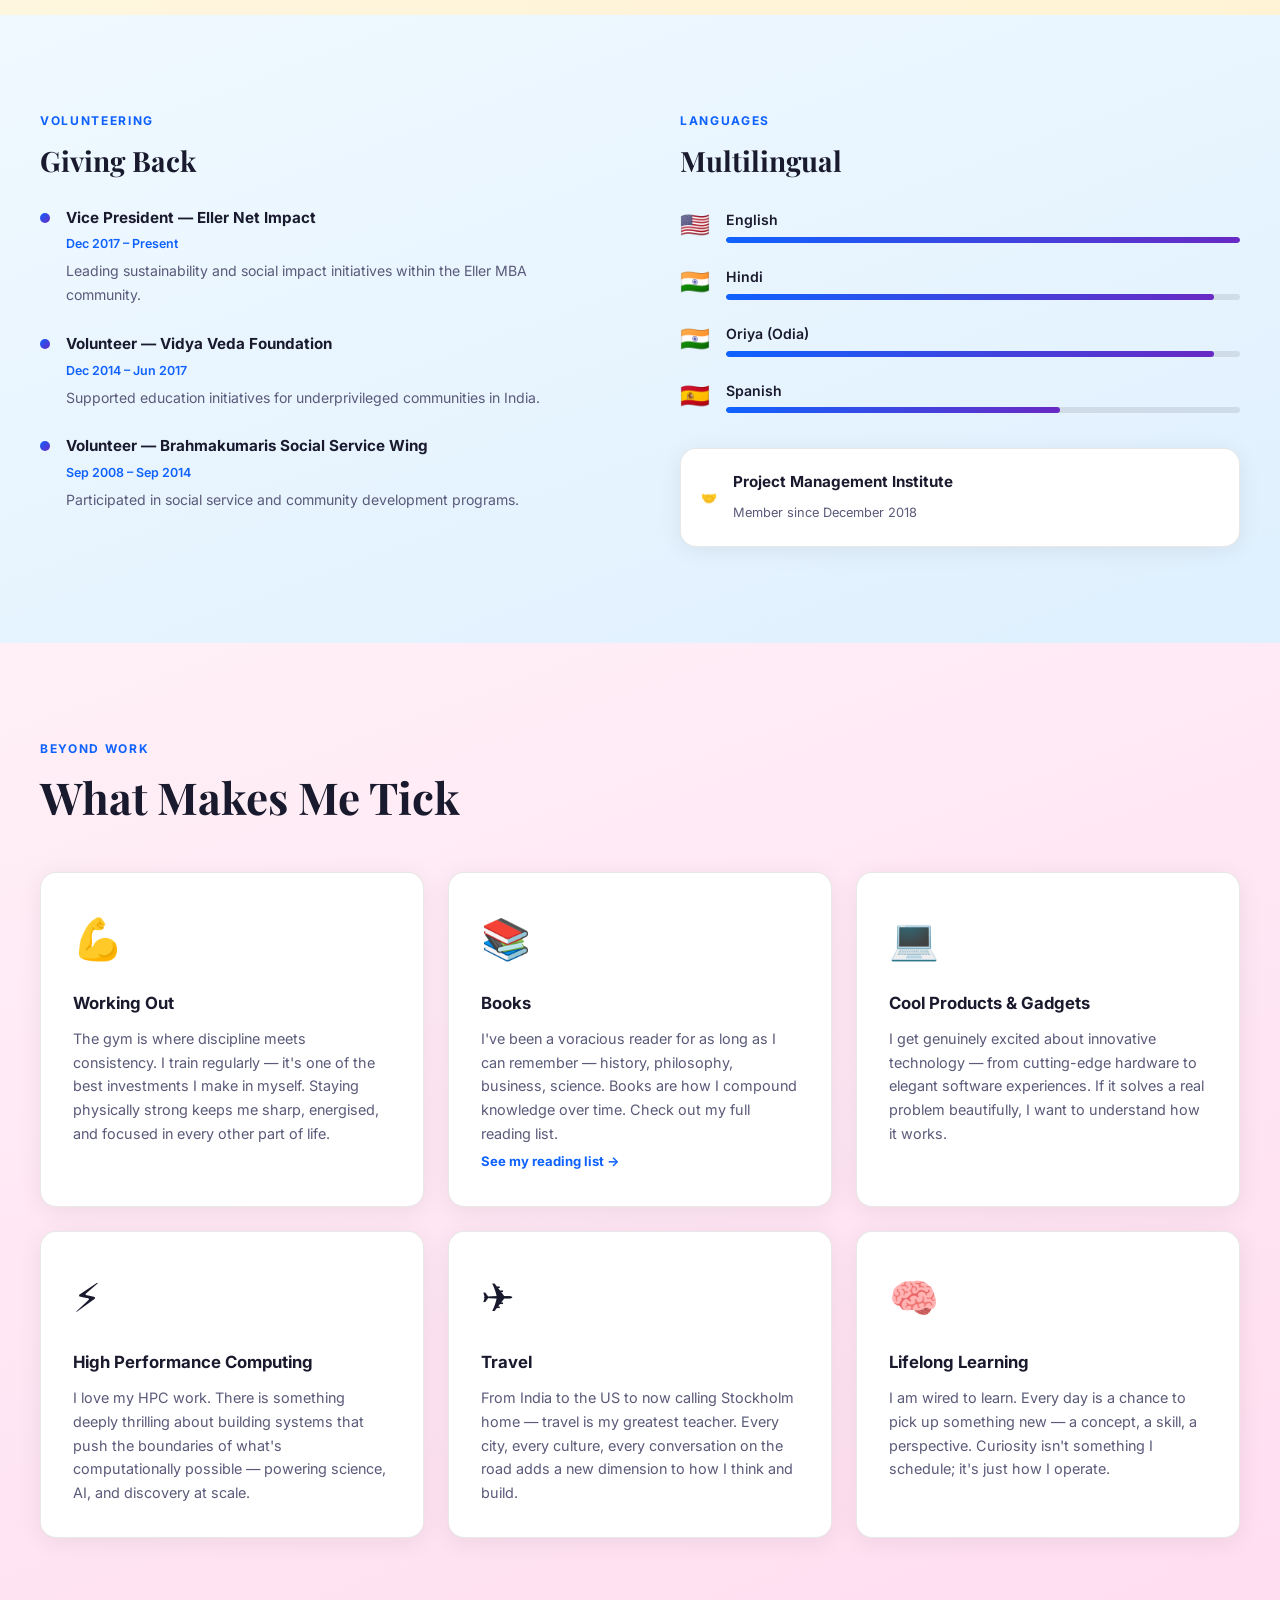
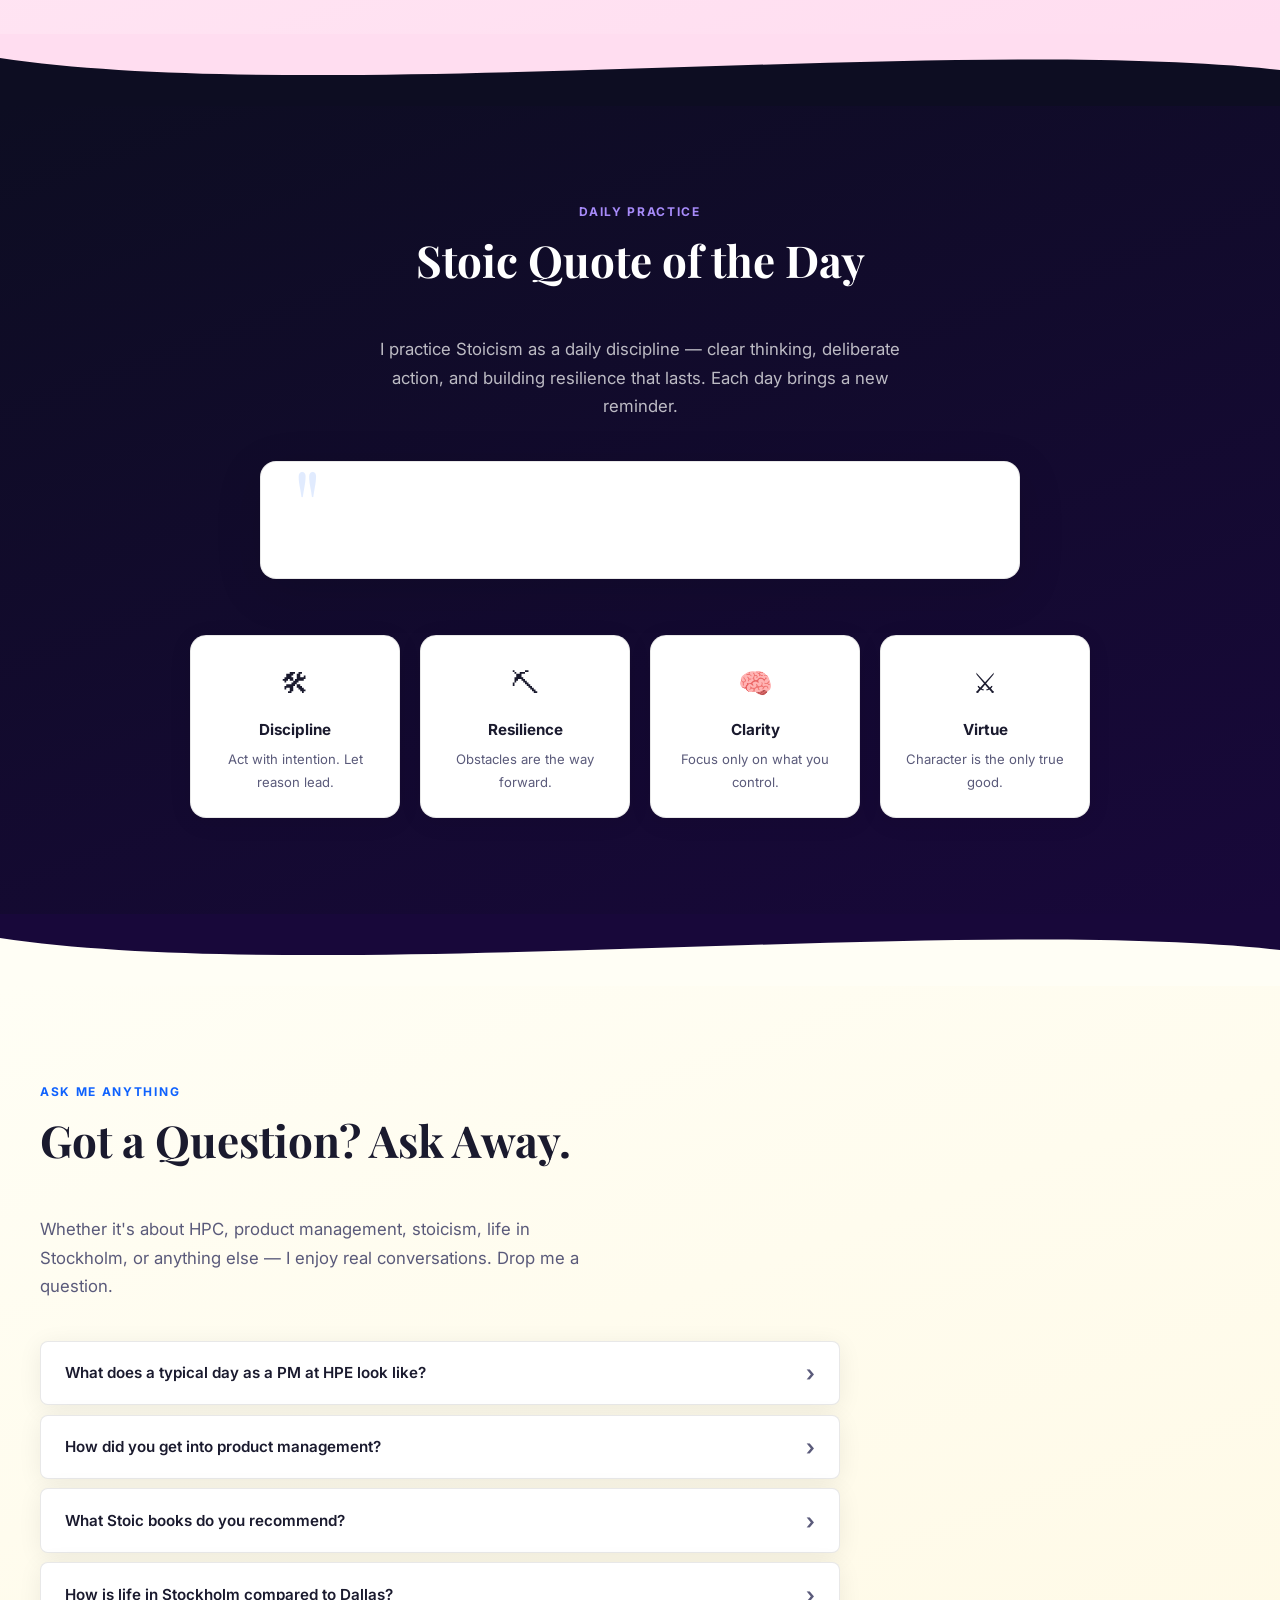
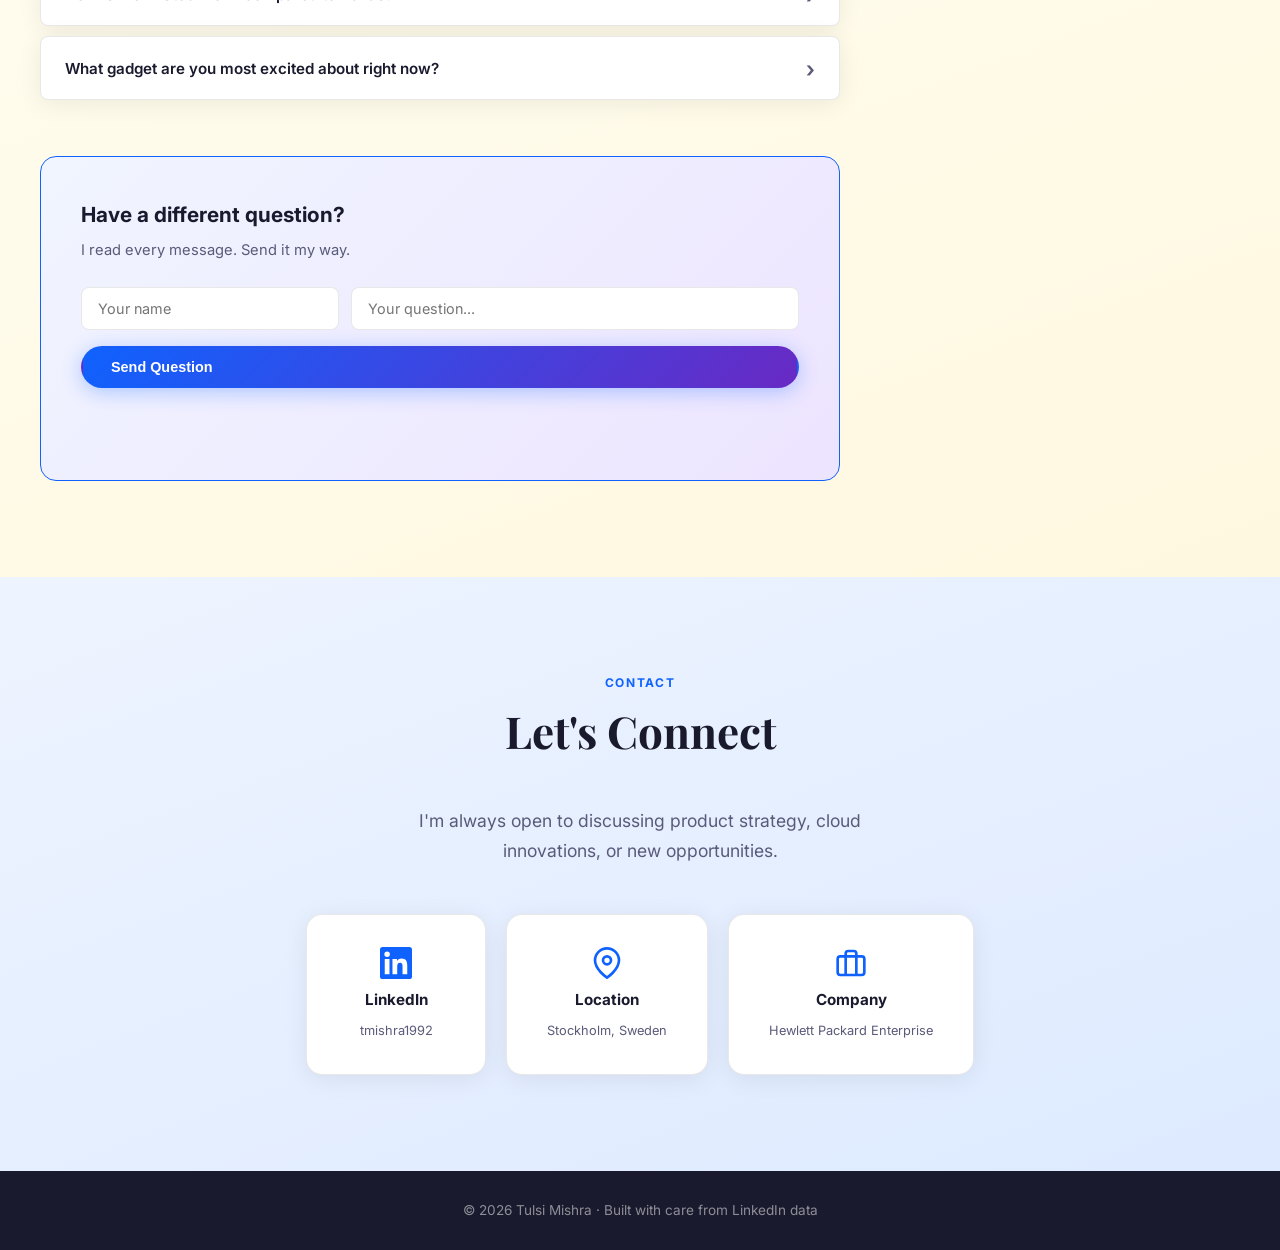
==== commit c79a4207: "Update hero badge and page title Change from 'Product Manager · HPC & Cloud' to 'Product Guy · HPCC," ====
--- a/index.html
+++ b/index.html
@@ -3,11 +3,11 @@
 <head>
   <meta charset="UTF-8" />
   <meta name="viewport" content="width=device-width, initial-scale=1.0" />
-  <title>Tulsi Mishra — Product Manager</title>
+  <title>Tulsi Mishra — Product Guy · HPCC, AI &amp; Cloud</title>
   <link rel="preconnect" href="https://fonts.googleapis.com" />
   <link rel="preconnect" href="https://fonts.gstatic.com" crossorigin />
   <link href="https://fonts.googleapis.com/css2?family=Inter:wght@300;400;500;600;700&family=Playfair+Display:wght@700&display=swap" rel="stylesheet" />
-  <link rel="stylesheet" href="style.css" />
+  <link rel="stylesheet" href="style.css?v=2" />
 </head>
 <body style="background:#0d0d22;">
 
@@ -17,7 +17,7 @@
       <a href="index.html" class="nav-logo"><span class="logo-badge">TM</span></a>
       <ul class="nav-links">
         <li class="nav-dropdown">
-          <a href="#about">About <span class="nav-arrow">▾</span></a>
+          <a href="#about">About <span class="nav-arrow"></span></a>
           <ul class="nav-dropdown-menu">
             <li><a href="#about">About Me</a></li>
             <li><a href="#experience">Experience</a></li>
@@ -40,7 +40,7 @@
   <!-- HERO -->
   <header id="hero">
     <div class="hero-content">
-      <div class="hero-badge">Product Manager · HPC &amp; Cloud</div>
+      <div class="hero-badge">Product Guy · HPCC, AI &amp; Cloud</div>
       <h1>Tulsi<br/><span class="accent">Mishra</span></h1>
       <p class="hero-sub">Transforming complex technical challenges into elegant product strategies at <strong>Hewlett Packard Enterprise</strong>. Passionate about HPC, cloud, and building products that matter.</p>
       <div class="hero-meta">
@@ -58,8 +58,8 @@
         <img src="images/profile-pic.jpeg" alt="Tulsi Mishra" class="avatar-photo" />
       </div>
       <div class="floating-card fc1">
-        <span class="fc-icon">&#127942;</span>
-        <span>PMP Certified</span>
+        <span class="fc-icon">&#127891;</span>
+        <span>Lifelong Learner</span>
       </div>
       <div class="floating-card fc2">
         <span class="fc-icon">&#9729;</span>
--- a/style.css
+++ b/style.css
@@ -40,14 +40,32 @@
   position: fixed;
   top: 0; left: 0; right: 0;
   z-index: 1000;
-  background: rgba(255,255,255,0.92);
-  backdrop-filter: blur(16px);
-  border-bottom: 1px solid var(--border);
-  transition: var(--transition);
+  background: rgba(13,13,34,0.92);
+  backdrop-filter: blur(20px);
+  -webkit-backdrop-filter: blur(20px);
+  border-bottom: 1px solid rgba(255,255,255,0.08);
+  box-shadow: 0 4px 24px rgba(0,0,0,0.25);
+  transition: var(--transition);
+}
+
+/* Gradient accent separator line — makes navbar visually distinct from dark hero */
+#navbar::after {
+  content: '';
+  position: absolute;
+  bottom: 0; left: 0; right: 0;
+  height: 1.5px;
+  background: linear-gradient(90deg,
+    transparent,
+    rgba(15,98,254,0.55) 30%,
+    rgba(105,41,196,0.50) 70%,
+    transparent
+  );
+  pointer-events: none;
 }
 
 #navbar.scrolled {
-  box-shadow: 0 2px 24px rgba(0,0,0,0.08);
+  background: rgba(13,13,34,0.98);
+  box-shadow: 0 4px 28px rgba(0,0,0,0.35);
 }
 
 .nav-inner {
@@ -101,7 +119,7 @@
 .nav-links a {
   font-size: 0.875rem;
   font-weight: 500;
-  color: var(--text-muted);
+  color: rgba(255,255,255,0.72);
   transition: var(--transition);
   position: relative;
 }
@@ -117,7 +135,7 @@
   border-radius: 1px;
 }
 
-.nav-links a:hover { color: var(--primary); }
+.nav-links a:hover { color: #ffffff; }
 .nav-links a:hover::after { transform: scaleX(1); }
 
 .nav-toggle { display: none; }
@@ -135,13 +153,13 @@
   display: inline-block;
   width: 0;
   height: 0;
-  border-left: 4px solid transparent;
-  border-right: 4px solid transparent;
-  border-top: 5px solid currentColor;
-  opacity: 0.65;
+  border-left: 5px solid transparent;
+  border-right: 5px solid transparent;
+  border-top: 7px solid currentColor;
+  opacity: 0.8;
   transition: transform 0.22s;
   flex-shrink: 0;
-  margin-top: 2px;
+  margin-top: 3px;
 }
 
 .nav-dropdown:hover > a .nav-arrow { transform: rotate(180deg); opacity: 1; }
@@ -383,19 +401,19 @@
 
 .floating-card {
   position: absolute;
-  /* Cloud-like: frosted glass pill */
-  background: rgba(255,255,255,0.82);
-  backdrop-filter: blur(12px);
-  -webkit-backdrop-filter: blur(12px);
-  border: 1px solid rgba(255,255,255,0.55);
+  /* Cloud-like: bright frosted glass pill */
+  background: rgba(255,255,255,0.92);
+  backdrop-filter: blur(16px);
+  -webkit-backdrop-filter: blur(16px);
+  border: 1px solid rgba(255,255,255,0.80);
   border-radius: 999px;
-  padding: 0.55rem 1.1rem;
-  font-size: 0.78rem;
-  font-weight: 600;
+  padding: 0.5rem 1rem;
+  font-size: 0.76rem;
+  font-weight: 700;
   display: flex;
   align-items: center;
-  gap: 0.45rem;
-  box-shadow: 0 4px 20px rgba(0,0,0,0.10), 0 1px 4px rgba(0,0,0,0.06);
+  gap: 0.4rem;
+  box-shadow: 0 8px 32px rgba(0,0,0,0.22), 0 2px 8px rgba(0,0,0,0.10), 0 0 0 1px rgba(255,255,255,0.5);
   animation: float 4s ease-in-out infinite;
   white-space: nowrap;
   color: var(--text);
@@ -403,13 +421,15 @@
 
 .floating-card .fc-icon { font-size: 1rem; }
 
-/* Pulled in closer to the circle (was -22% to -24%) */
-.fc1 { top: 3%;  left: -10%;  animation-delay: 0s; }    /* top-left:    PMP Certified */
-.fc4 { top: 3%;  right: -10%; animation-delay: 1.8s; }  /* top-right:   Avid Reader */
-.fc3 { top: 43%; left: -12%;  animation-delay: 0.7s; }  /* mid-left:    Product Leader */
-.fc2 { top: 43%; right: -10%; animation-delay: 1.3s; }  /* mid-right:   Cloud Expert */
-.fc5 { top: 76%; left: -8%;   animation-delay: 2.4s; }  /* bottom-left: Fitness Enthusiast */
-.fc6 { top: 76%; right: -10%; animation-delay: 3.1s; }  /* bottom-right: Dog Lover */
+/* Clock positions on ring (220px r=110, center 180,180 of 360px container)
+   Spread vertically: 11/1 o'clock (top), 9/3 o'clock (mid), 7/5 o'clock (bottom)
+   ~26% vertical gap between each row = ~60px breathing room between cards */
+.fc1 { top: 18%;  left: -2%;   animation-delay: 0s; }    /* 11 o'clock:  Lifelong Learner */
+.fc4 { top: 18%;  right: -3%;  animation-delay: 1.8s; }  /* 1 o'clock:   Avid Reader */
+.fc3 { top: 44%;  left: -17%;  animation-delay: 0.7s; }  /* 9 o'clock:   Product Leader */
+.fc2 { top: 44%;  right: -14%; animation-delay: 1.3s; }  /* 3 o'clock:   Cloud Expert */
+.fc5 { top: 70%;  left: -9%;   animation-delay: 2.4s; }  /* 7 o'clock:   Fitness Enthusiast */
+.fc6 { top: 70%;  right: -2%;  animation-delay: 3.1s; }  /* 5 o'clock:   Dog Lover */
 
 @keyframes float {
   0%, 100% { transform: translateY(0px); }
@@ -1421,10 +1441,7 @@
    HERO — DARK BACKGROUND
    =========================== */
 #hero {
-  background:
-    radial-gradient(ellipse 800px 500px at 75% 40%, rgba(105,41,196,0.18) 0%, transparent 55%),
-    radial-gradient(ellipse 600px 400px at 15% 70%, rgba(15,98,254,0.15) 0%, transparent 55%),
-    linear-gradient(160deg, #0d0d22 0%, #18083a 100%);
+  background: linear-gradient(160deg, #0d0d22 0%, #18083a 100%);
 }
 
 /* Hero text on dark bg */
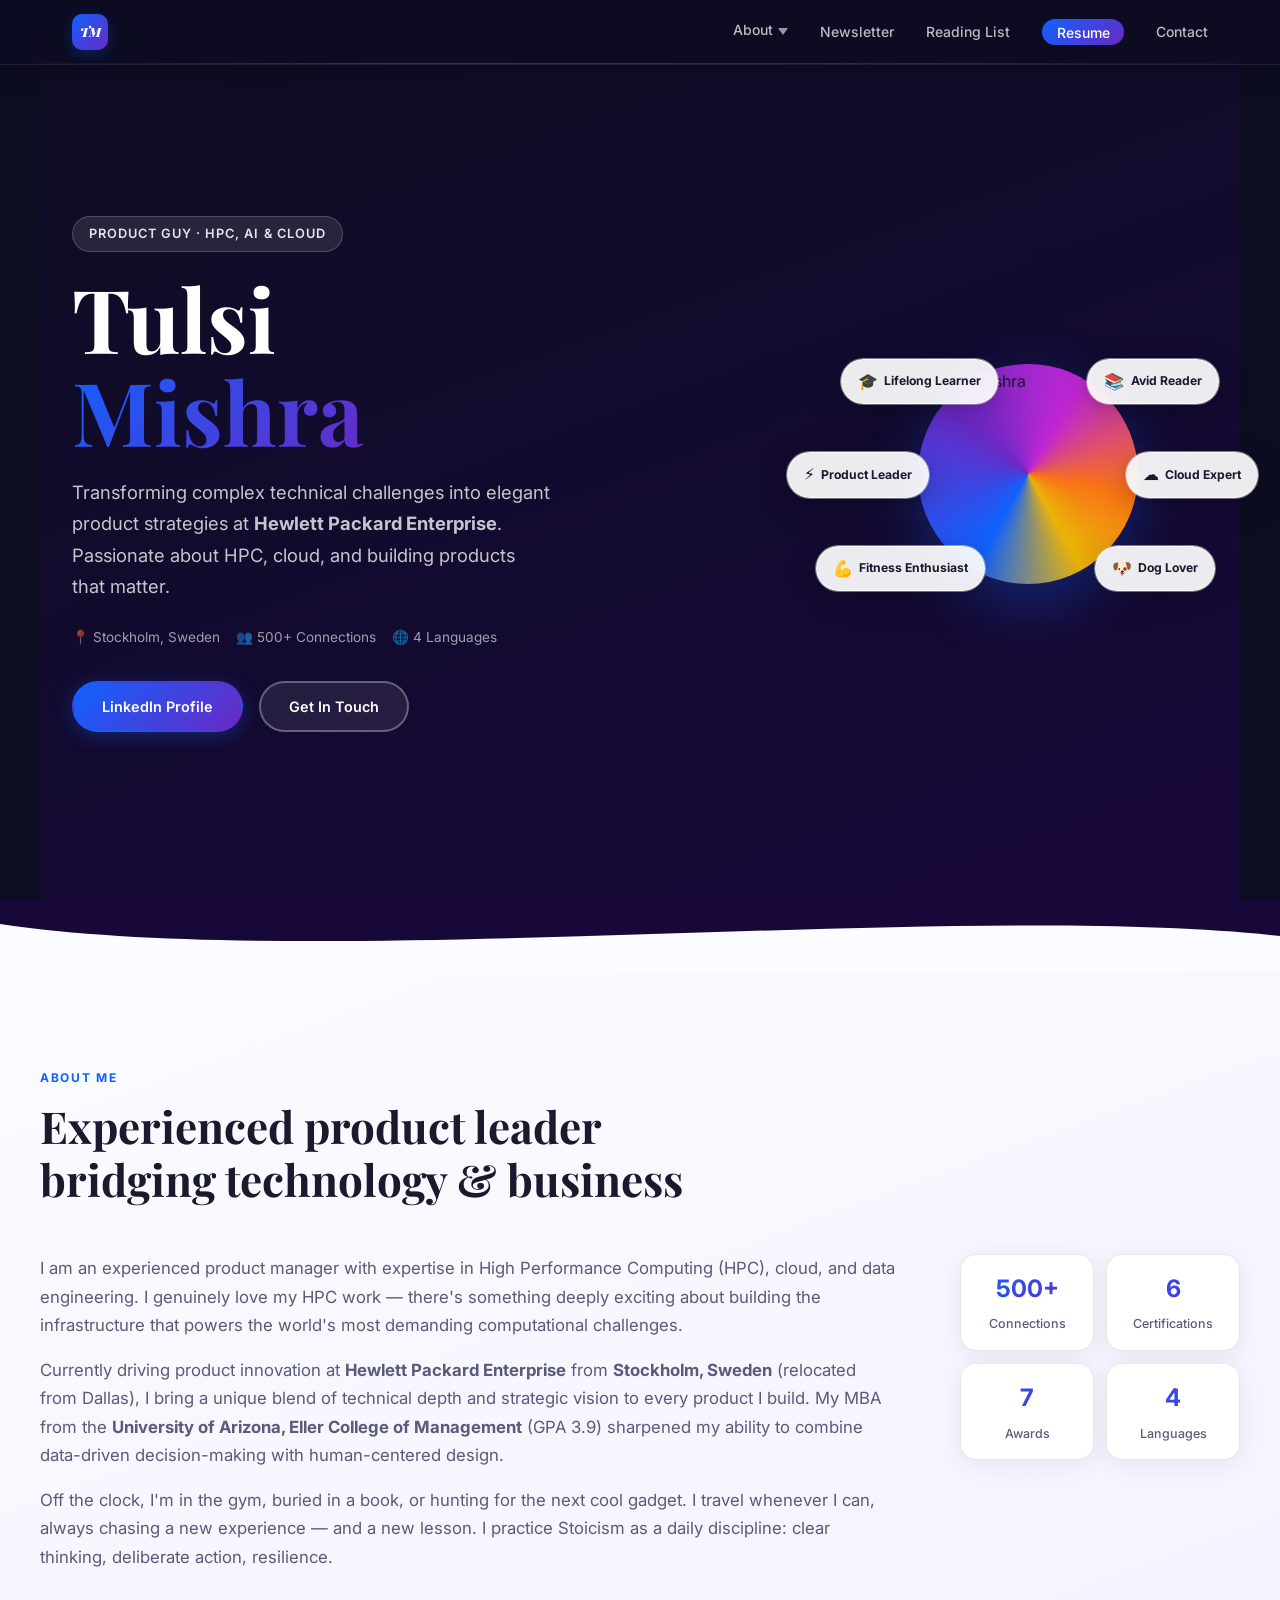
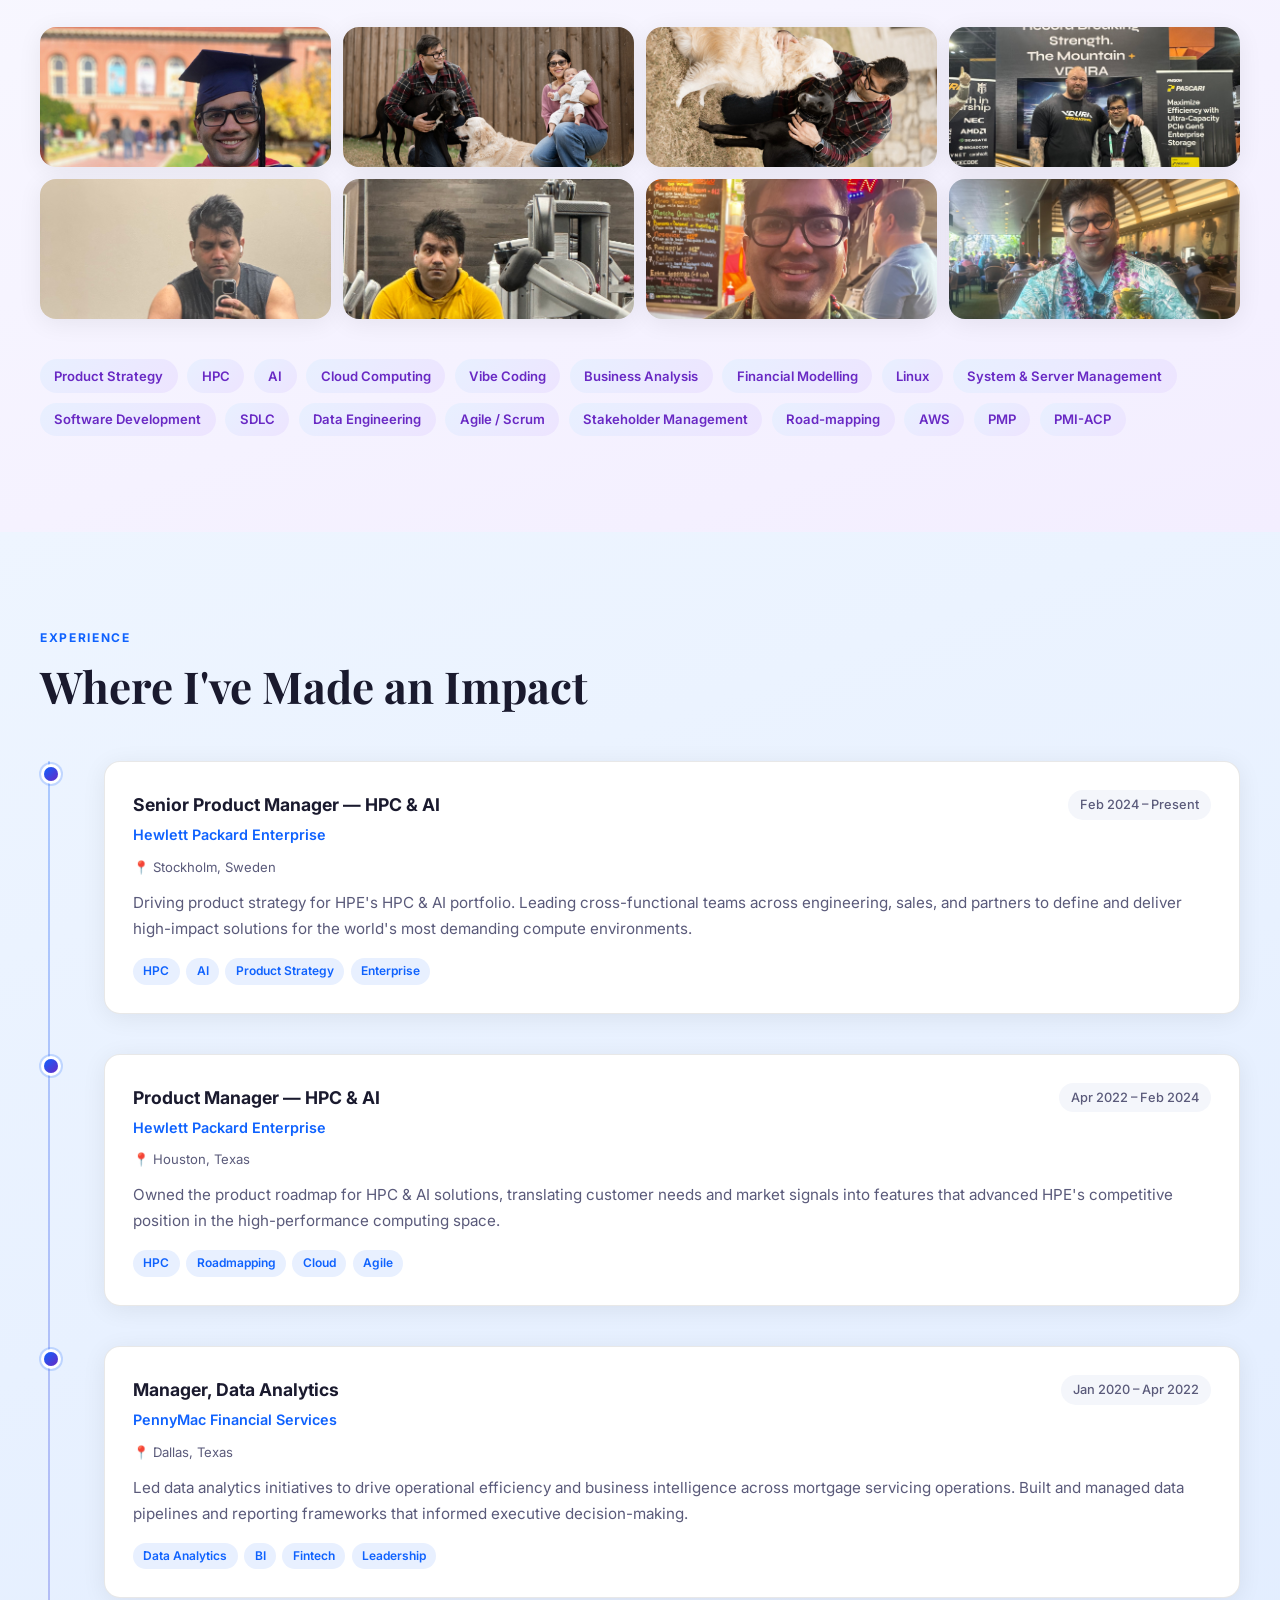
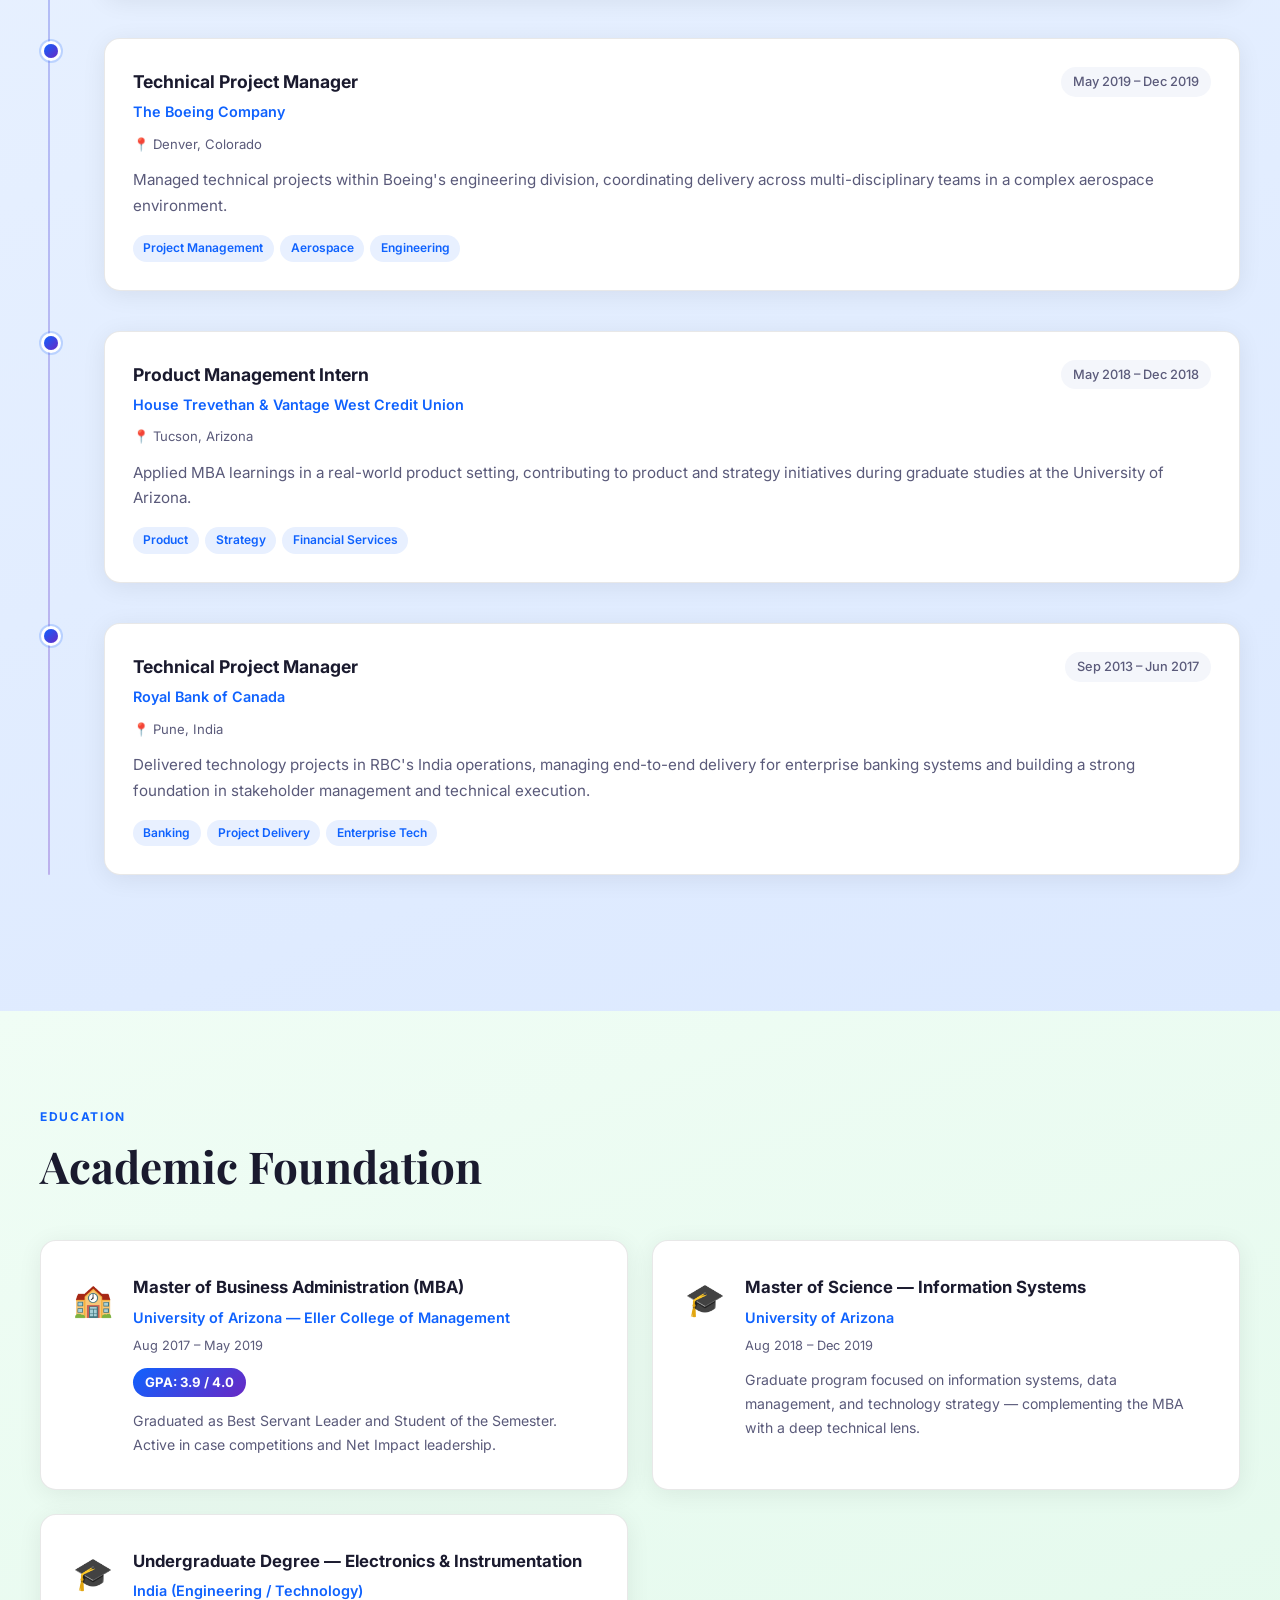
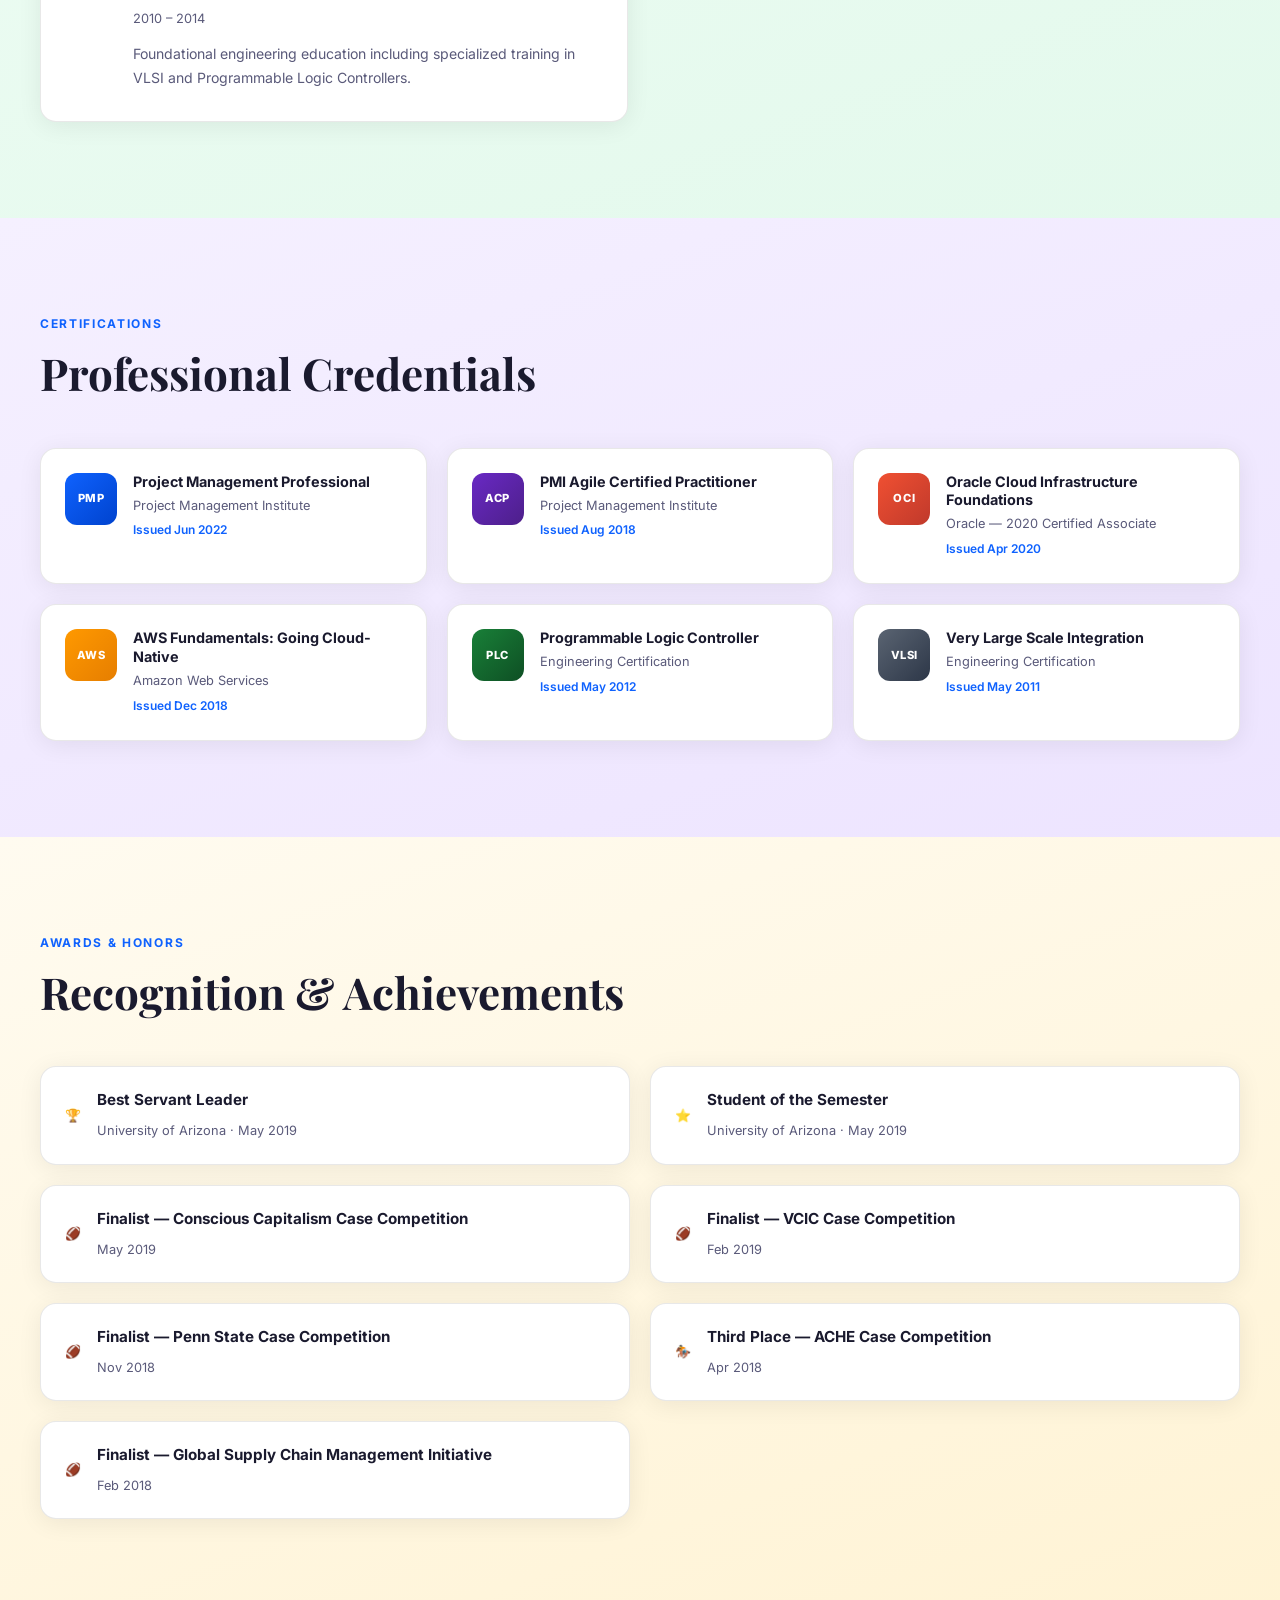
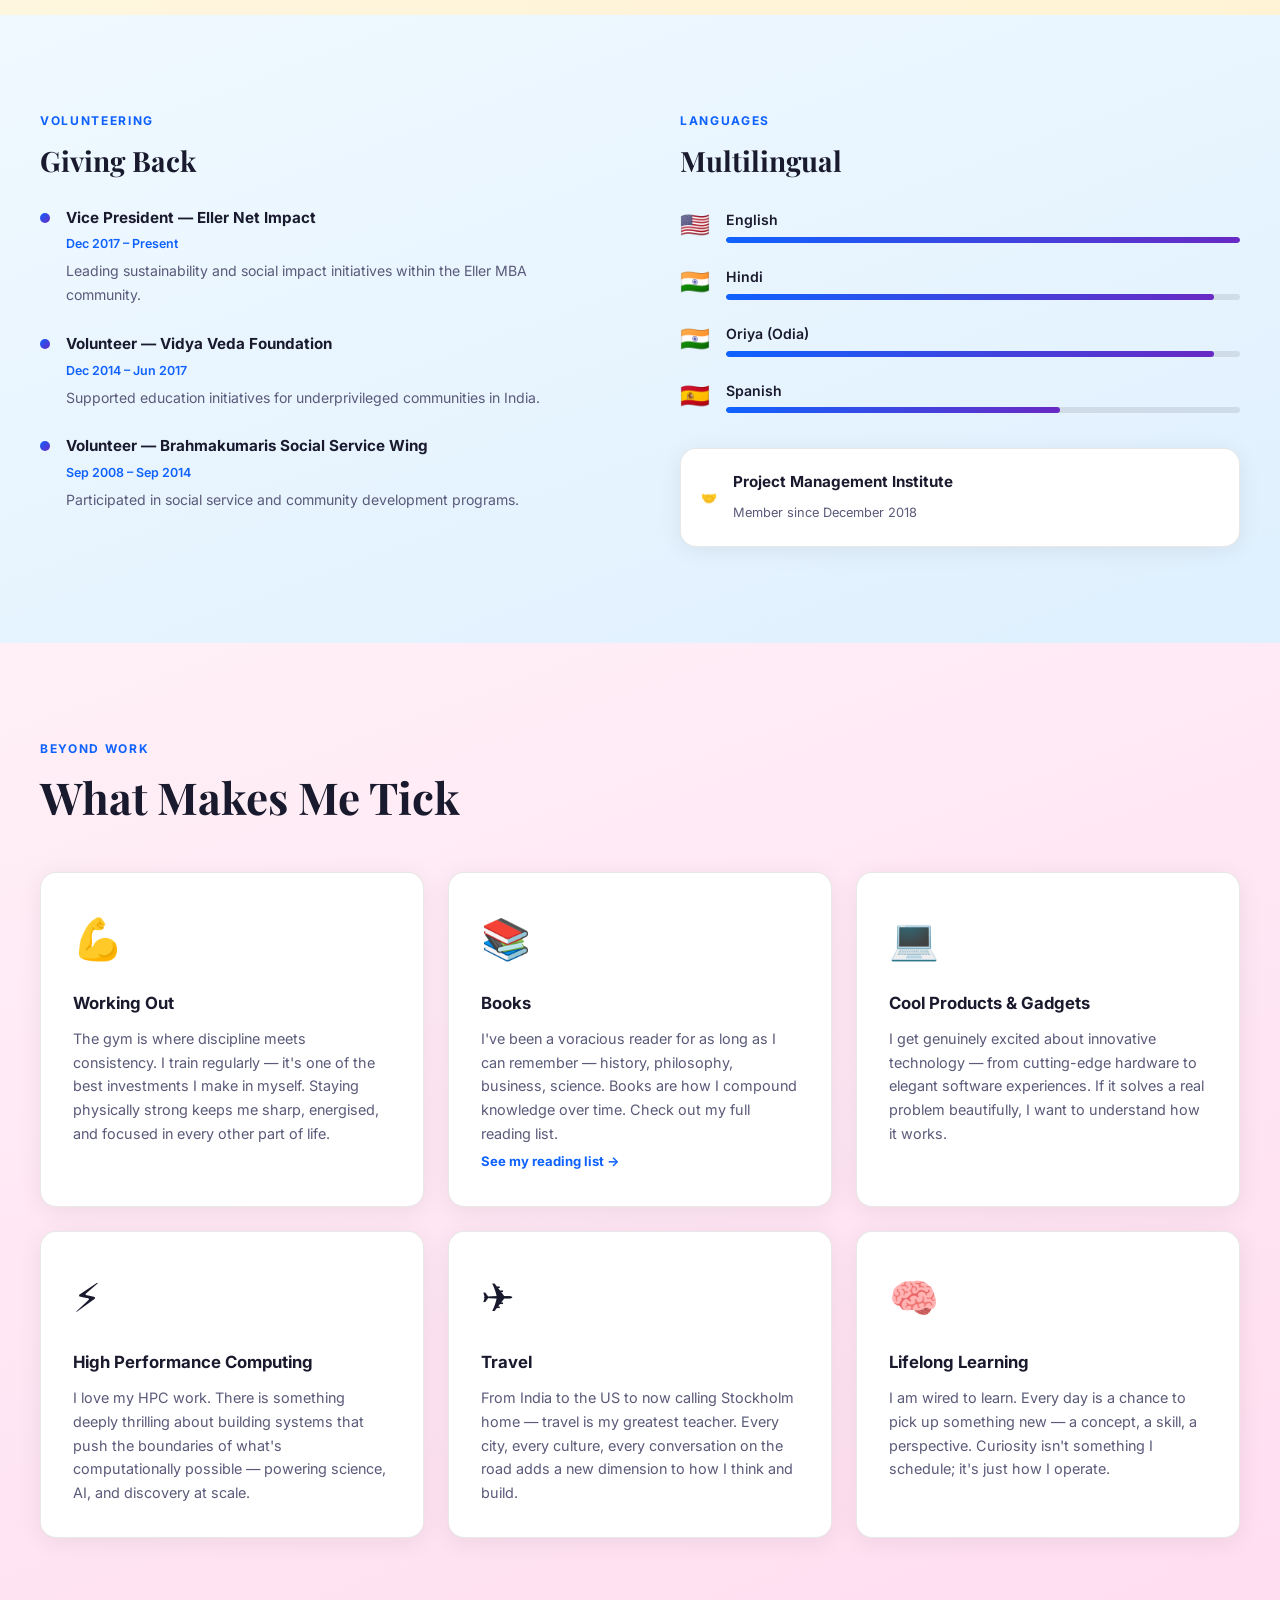
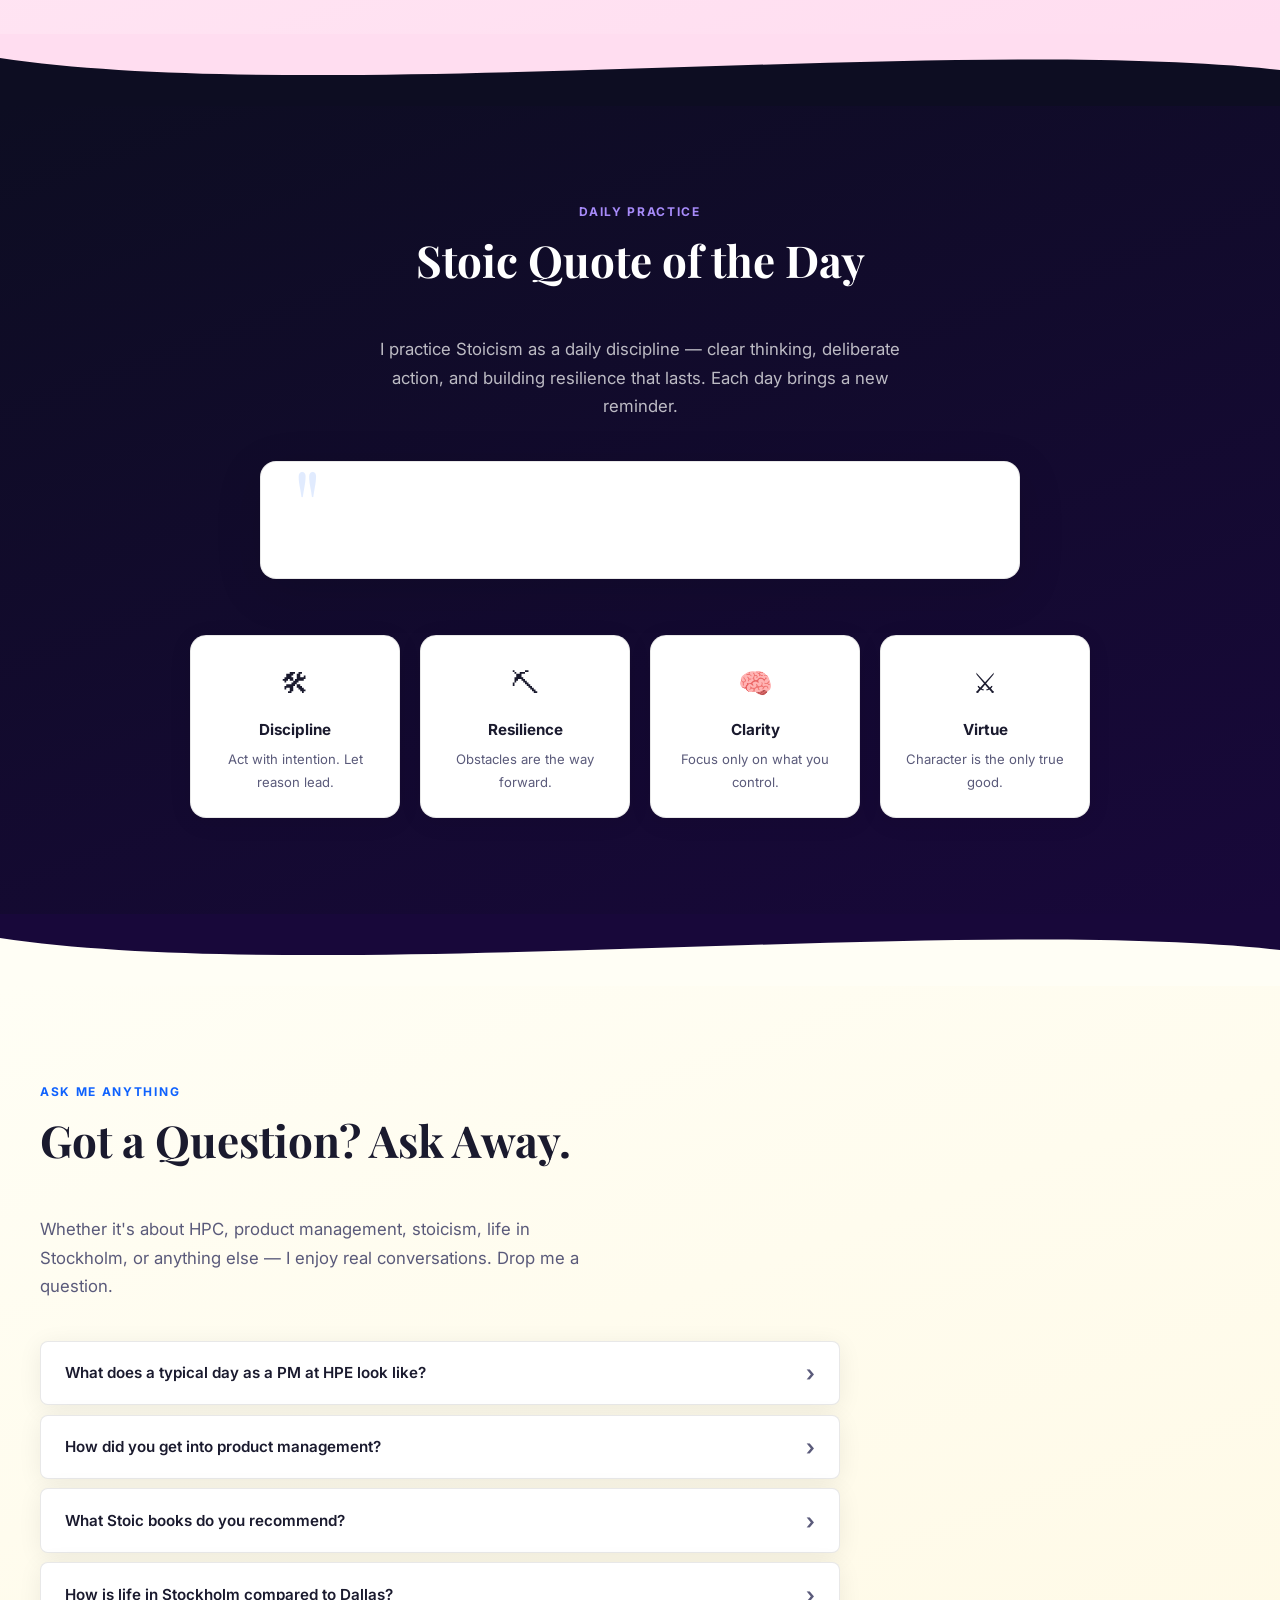
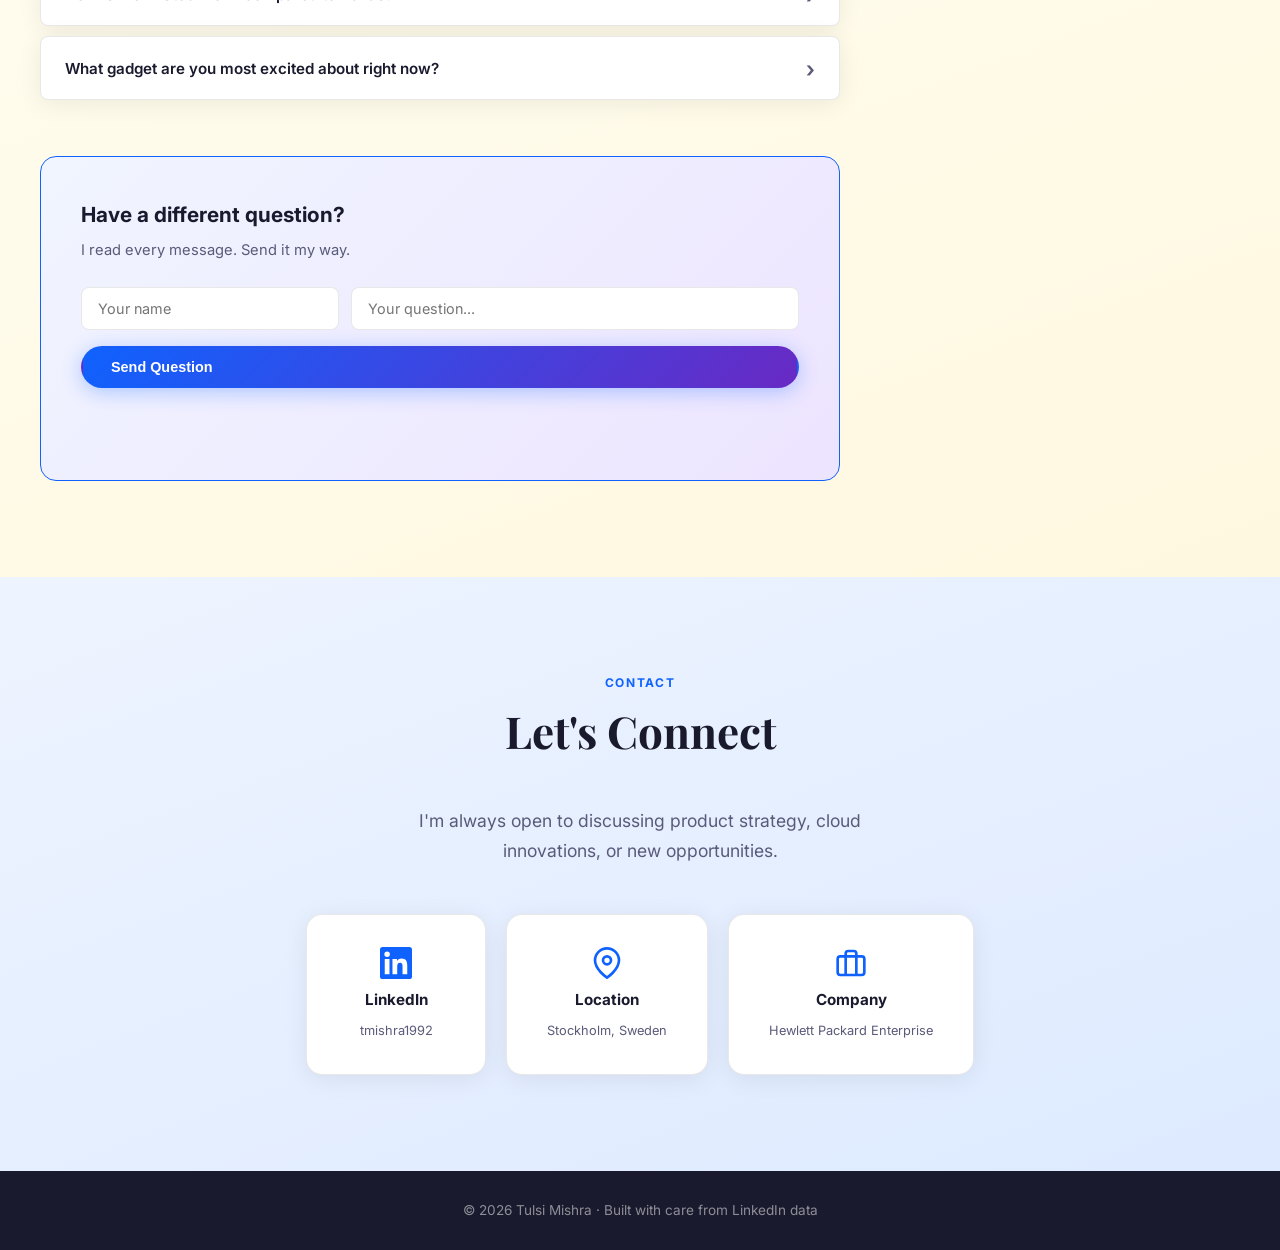
==== commit a5ce55b6: "Rotate dogs photo to landscape and update class Rotated with-dogs.jpg 90° clockwise: 899x1600 portra" ====
--- a/index.html
+++ b/index.html
@@ -3,7 +3,7 @@
 <head>
   <meta charset="UTF-8" />
   <meta name="viewport" content="width=device-width, initial-scale=1.0" />
-  <title>Tulsi Mishra — Product Guy · HPCC, AI &amp; Cloud</title>
+  <title>Tulsi Mishra — Product Guy · HPC, AI &amp; Cloud</title>
   <link rel="preconnect" href="https://fonts.googleapis.com" />
   <link rel="preconnect" href="https://fonts.gstatic.com" crossorigin />
   <link href="https://fonts.googleapis.com/css2?family=Inter:wght@300;400;500;600;700&family=Playfair+Display:wght@700&display=swap" rel="stylesheet" />
@@ -40,7 +40,7 @@
   <!-- HERO -->
   <header id="hero">
     <div class="hero-content">
-      <div class="hero-badge">Product Guy · HPCC, AI &amp; Cloud</div>
+      <div class="hero-badge">Product Guy · HPC, AI &amp; Cloud</div>
       <h1>Tulsi<br/><span class="accent">Mishra</span></h1>
       <p class="hero-sub">Transforming complex technical challenges into elegant product strategies at <strong>Hewlett Packard Enterprise</strong>. Passionate about HPC, cloud, and building products that matter.</p>
       <div class="hero-meta">
@@ -128,7 +128,7 @@
       <div class="about-gallery">
         <img class="face-top" src="images/graduation.jpg" alt="Graduation day" />
         <img src="images/family.jpg" alt="Family photo" />
-        <img class="face-top" src="images/with-dogs.jpg" alt="With the dogs" />
+        <img src="images/with-dogs.jpg" alt="With the dogs" />
         <img src="images/conference.jpeg" alt="At a conference" />
         <img class="face-top" src="images/gym-arms.jpeg" alt="Training upper body" />
         <img class="face-top" src="images/gym-legs.jpeg" alt="Leg day" />
@@ -137,13 +137,21 @@
       </div>
       <div class="skills-row">
         <span class="skill-tag">Product Strategy</span>
+        <span class="skill-tag">HPC</span>
+        <span class="skill-tag">AI</span>
         <span class="skill-tag">Cloud Computing</span>
+        <span class="skill-tag">Vibe Coding</span>
+        <span class="skill-tag">Business Analysis</span>
+        <span class="skill-tag">Financial Modelling</span>
+        <span class="skill-tag">Linux</span>
+        <span class="skill-tag">System &amp; Server Management</span>
+        <span class="skill-tag">Software Development</span>
+        <span class="skill-tag">SDLC</span>
         <span class="skill-tag">Data Engineering</span>
         <span class="skill-tag">Agile / Scrum</span>
         <span class="skill-tag">Stakeholder Management</span>
         <span class="skill-tag">Road-mapping</span>
         <span class="skill-tag">AWS</span>
-        <span class="skill-tag">Oracle Cloud</span>
         <span class="skill-tag">PMP</span>
         <span class="skill-tag">PMI-ACP</span>
       </div>
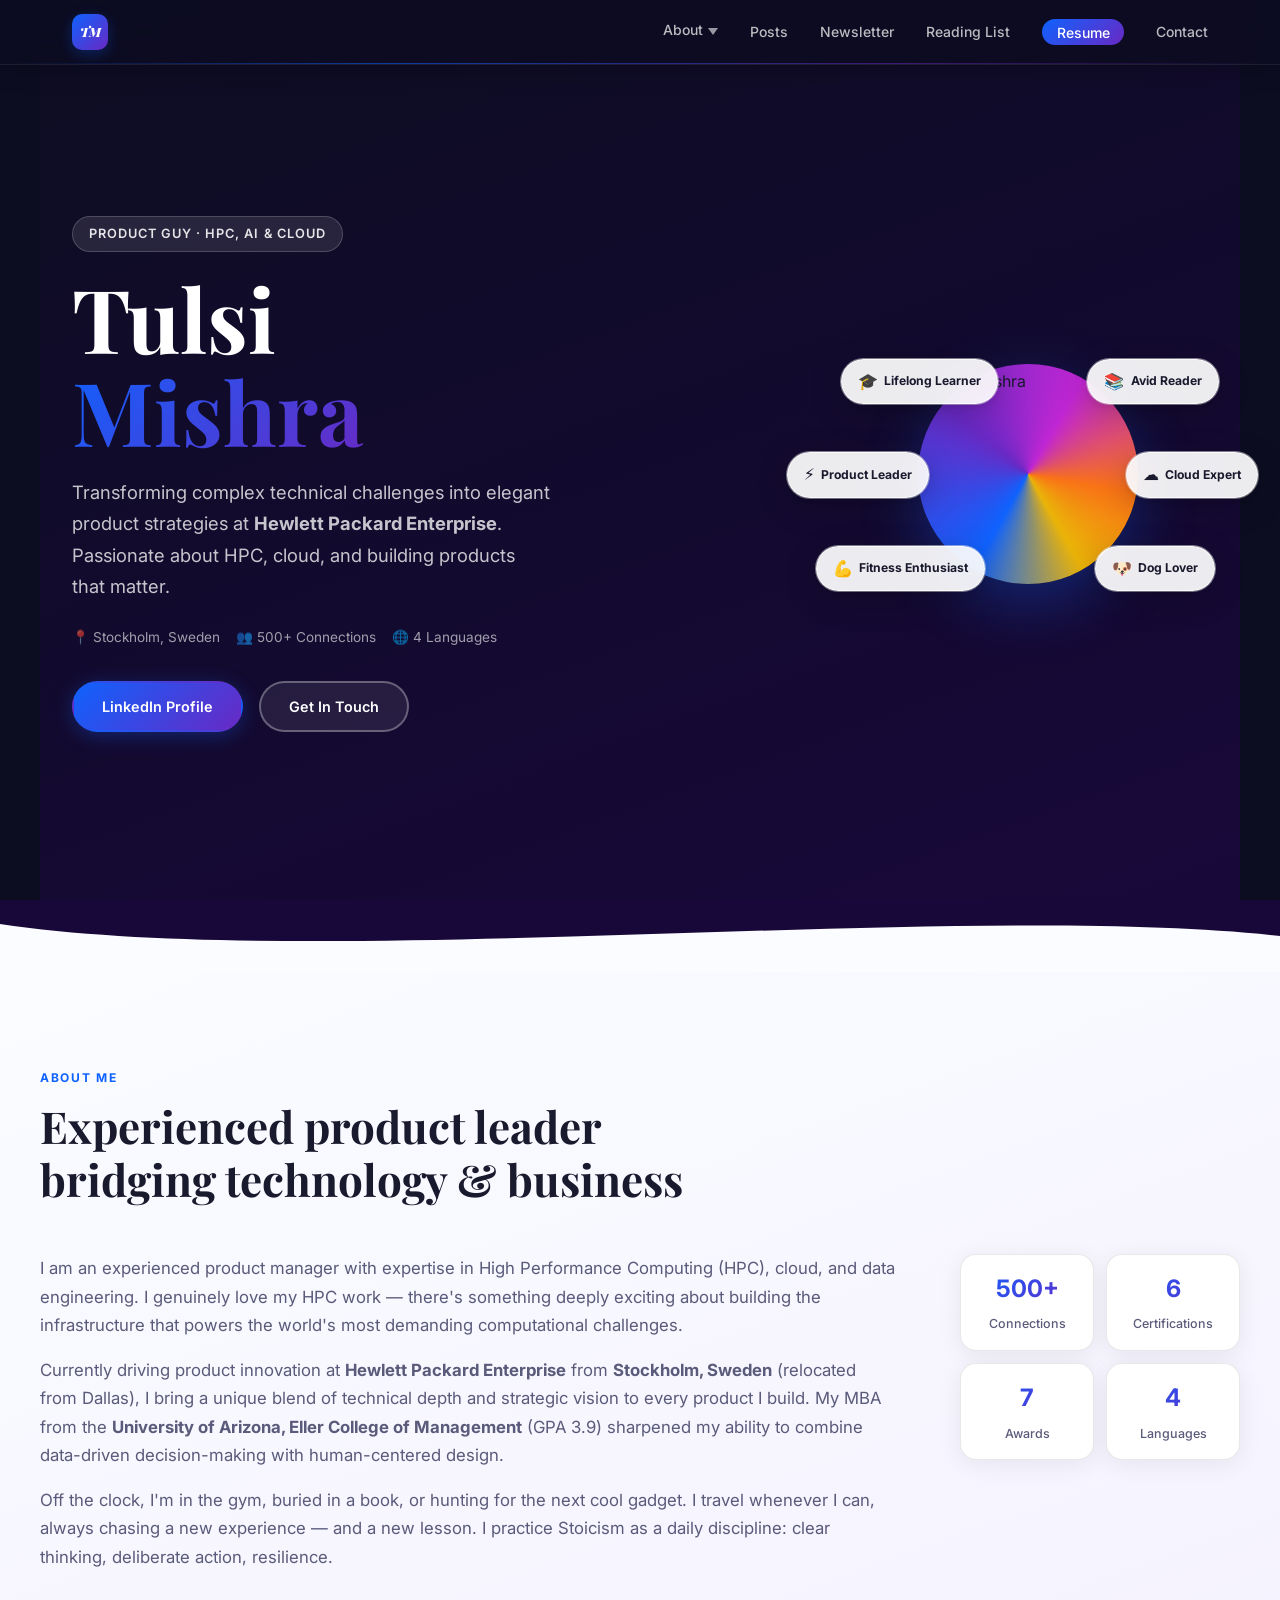
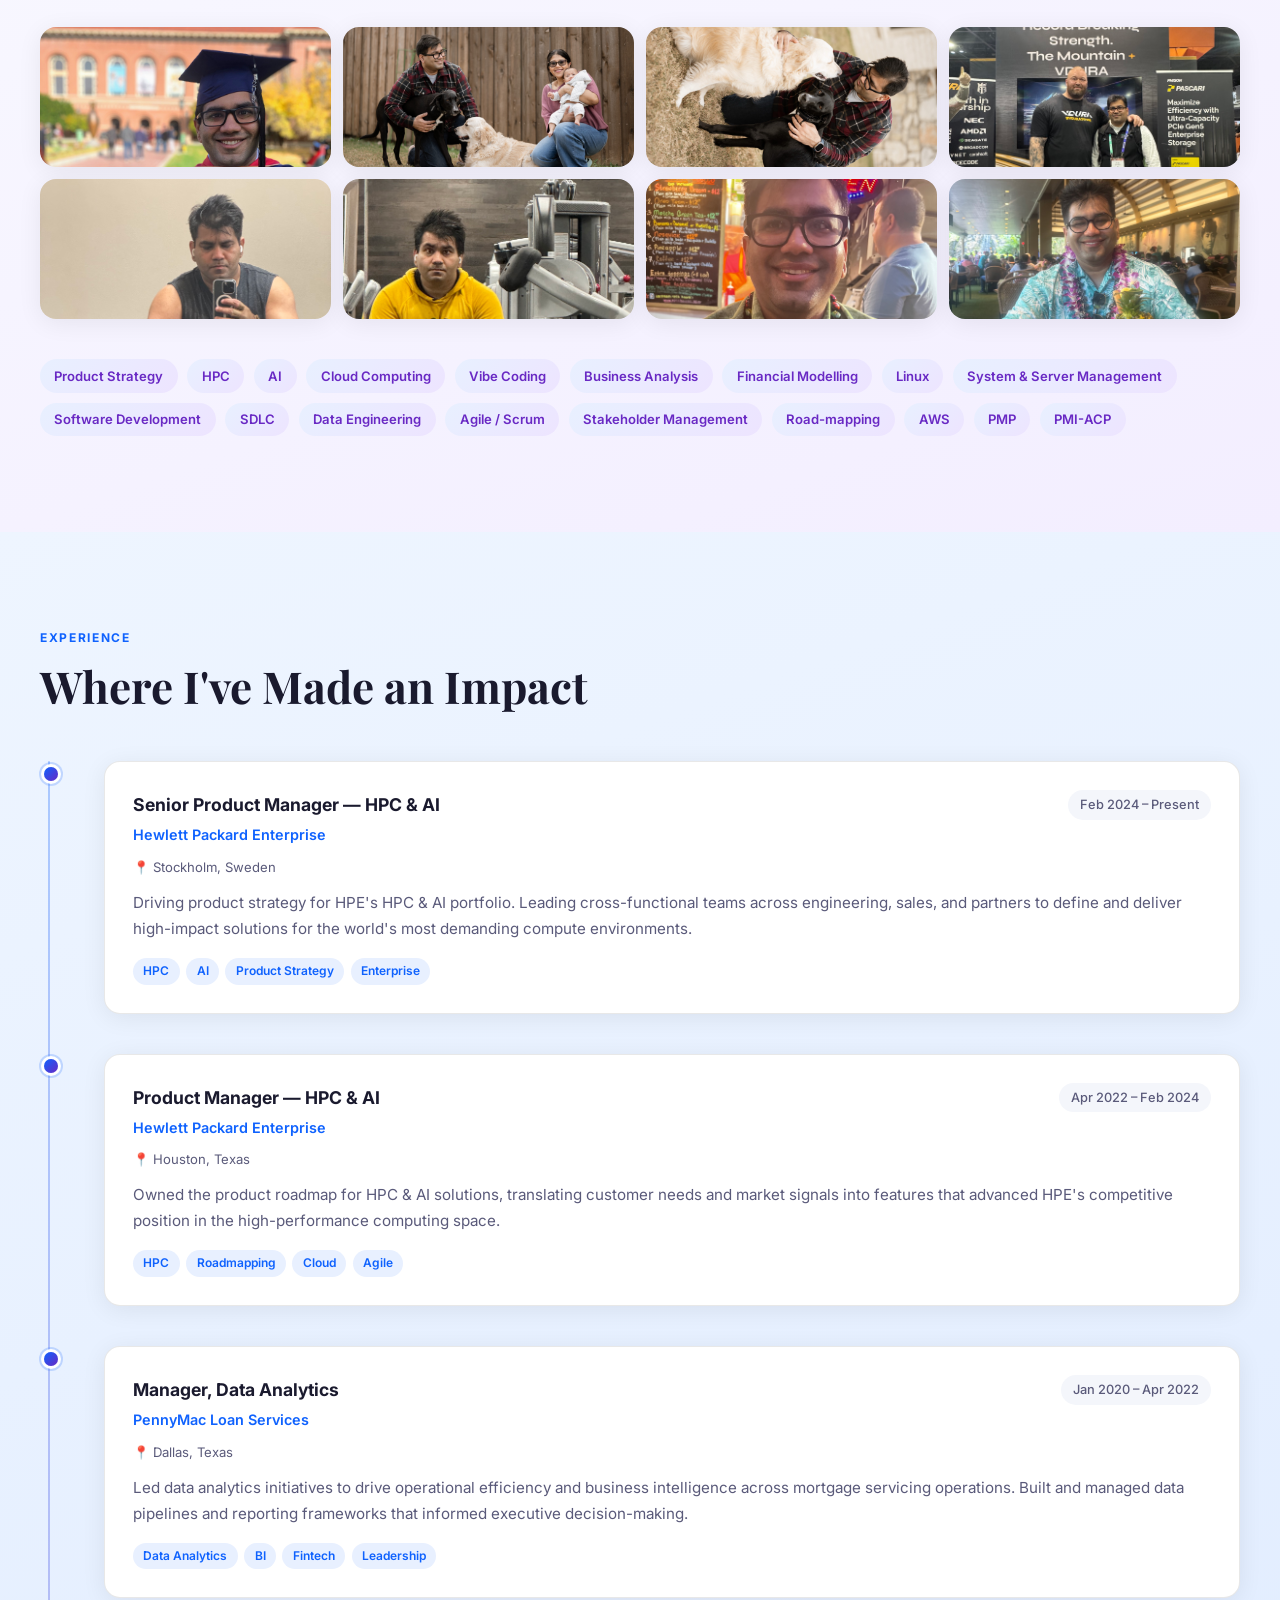
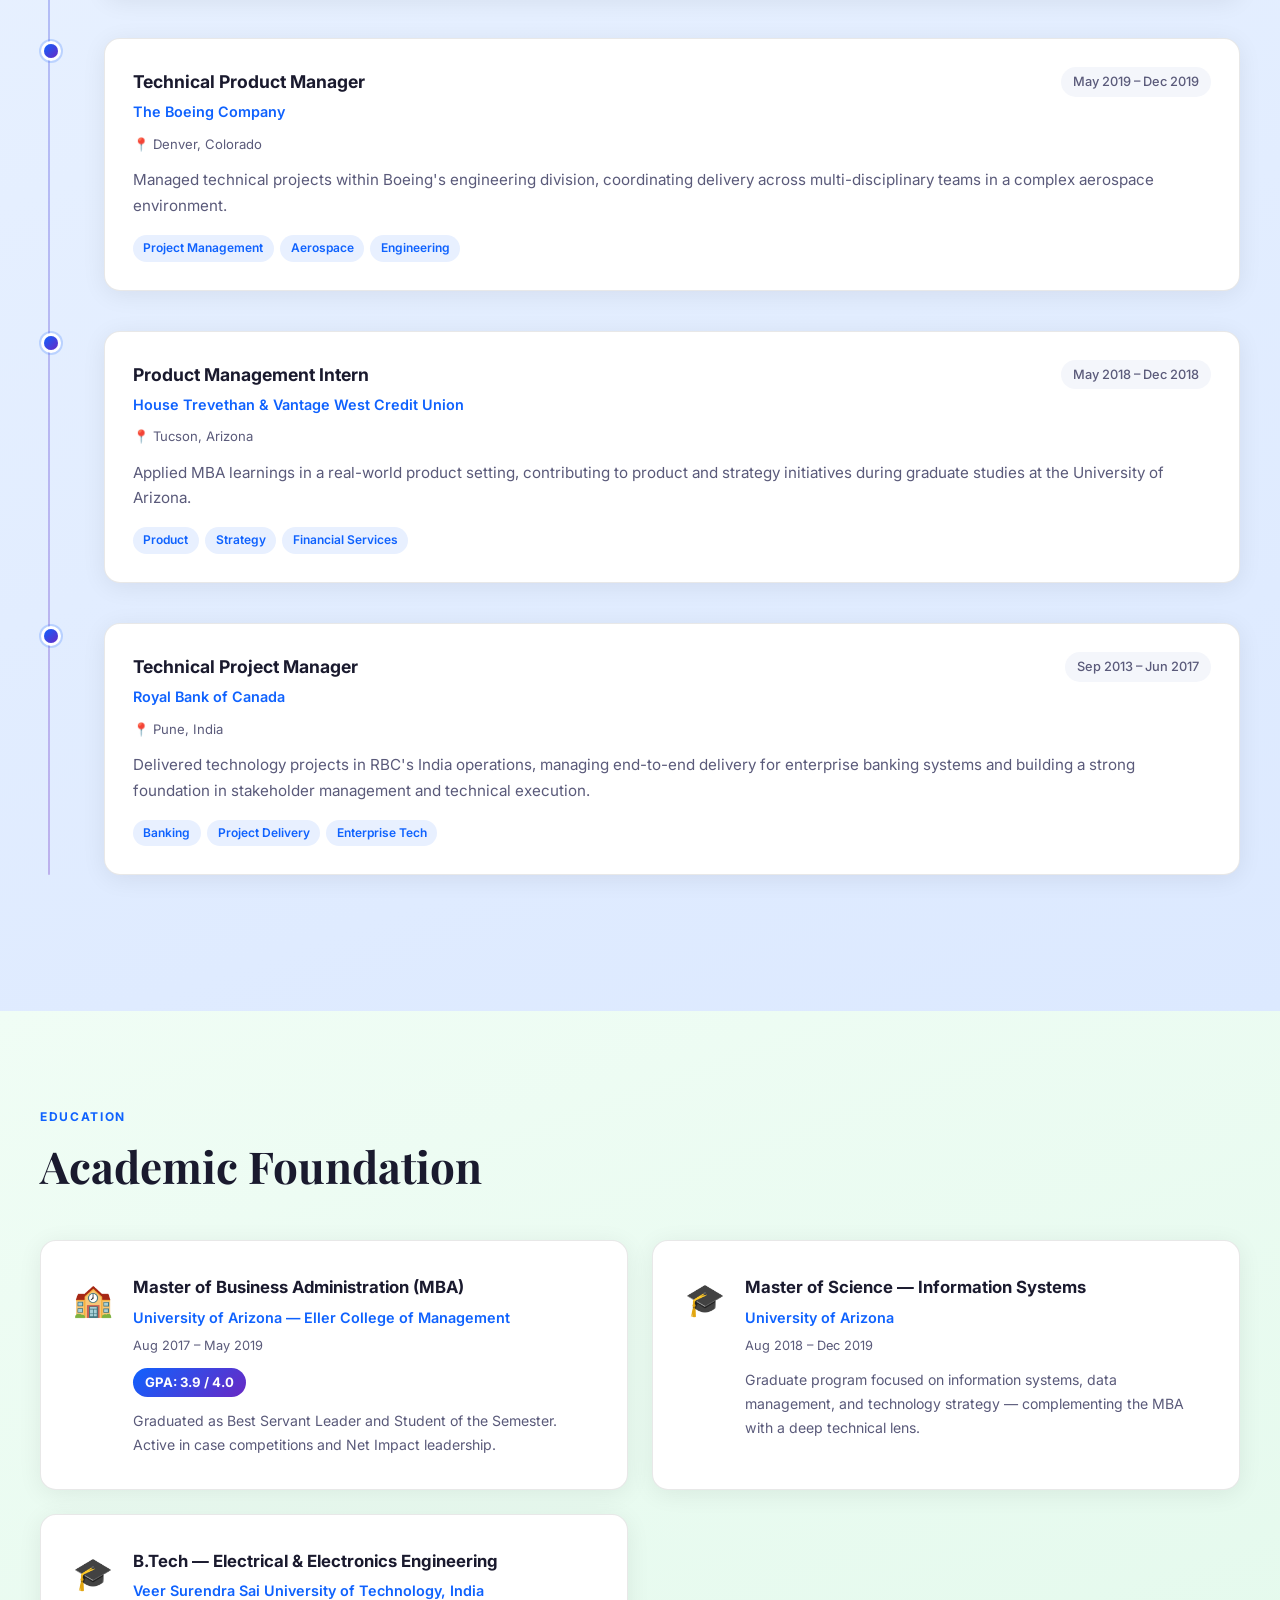
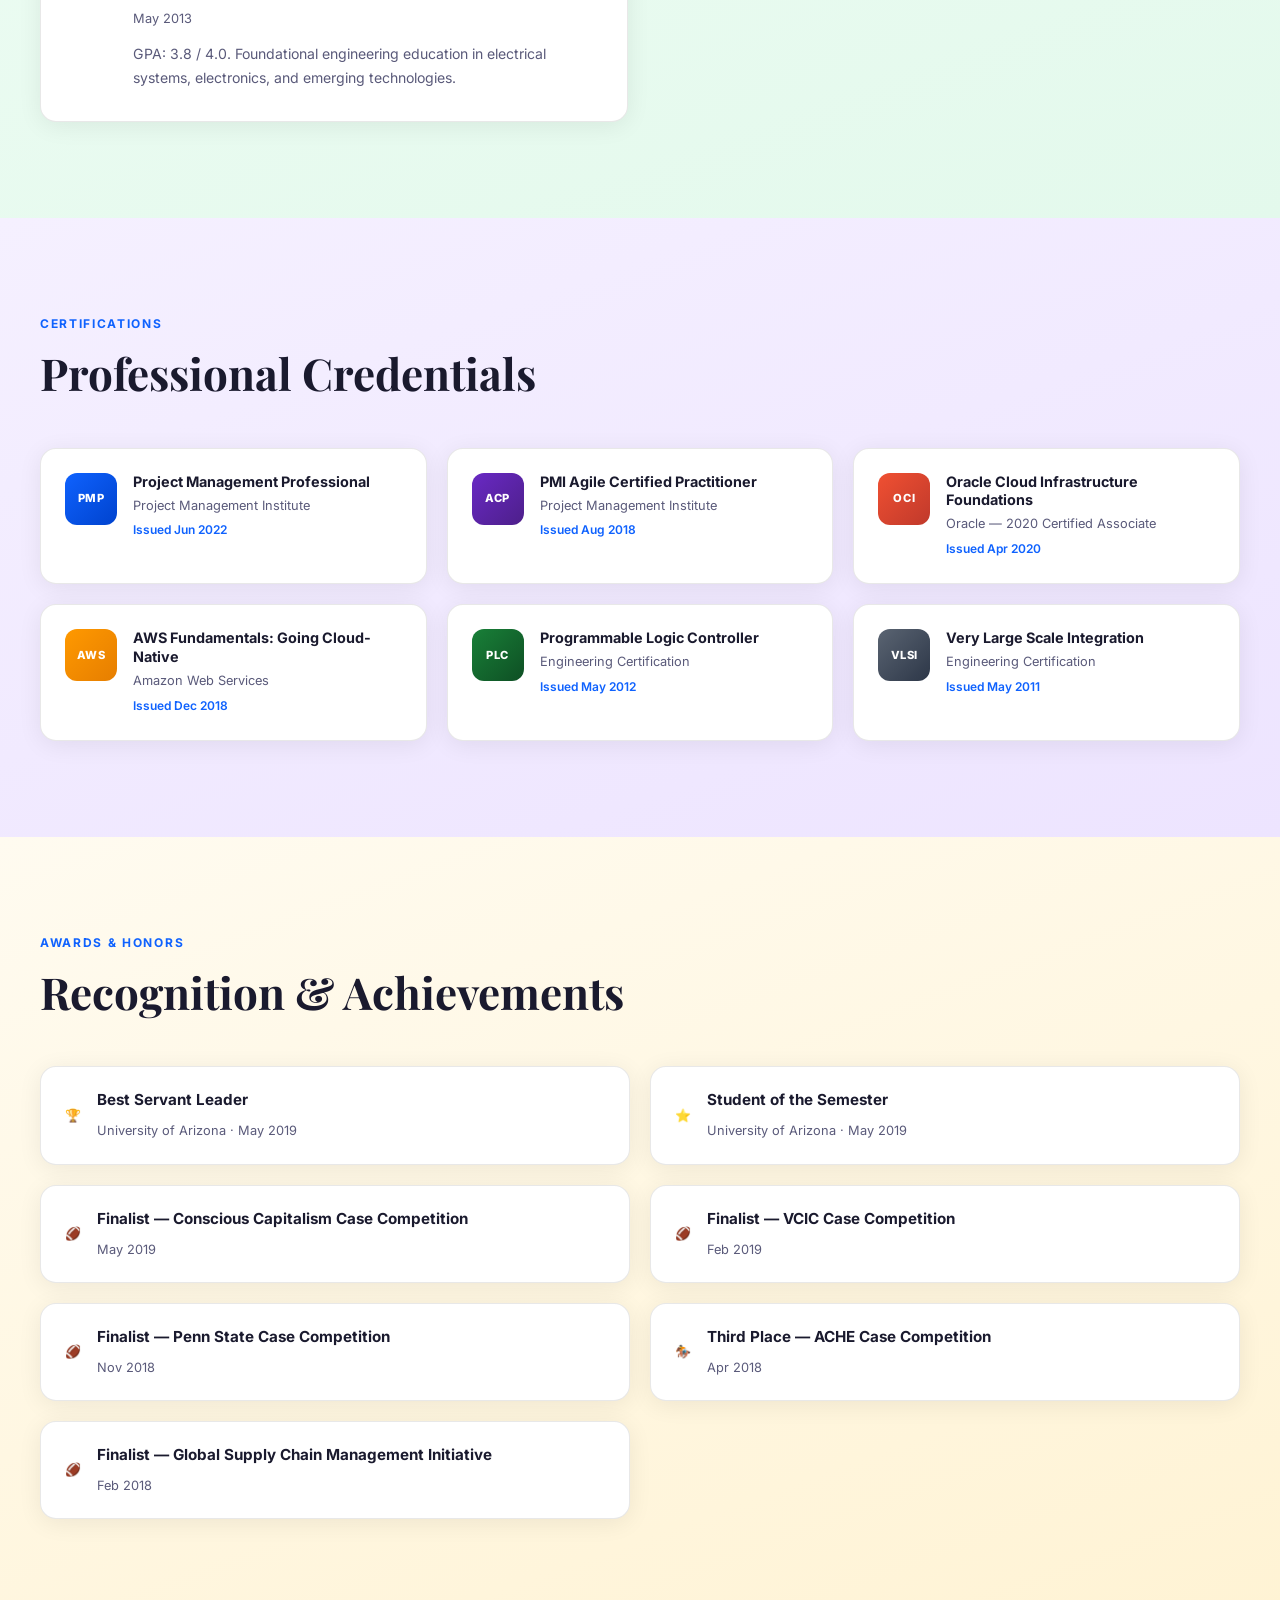
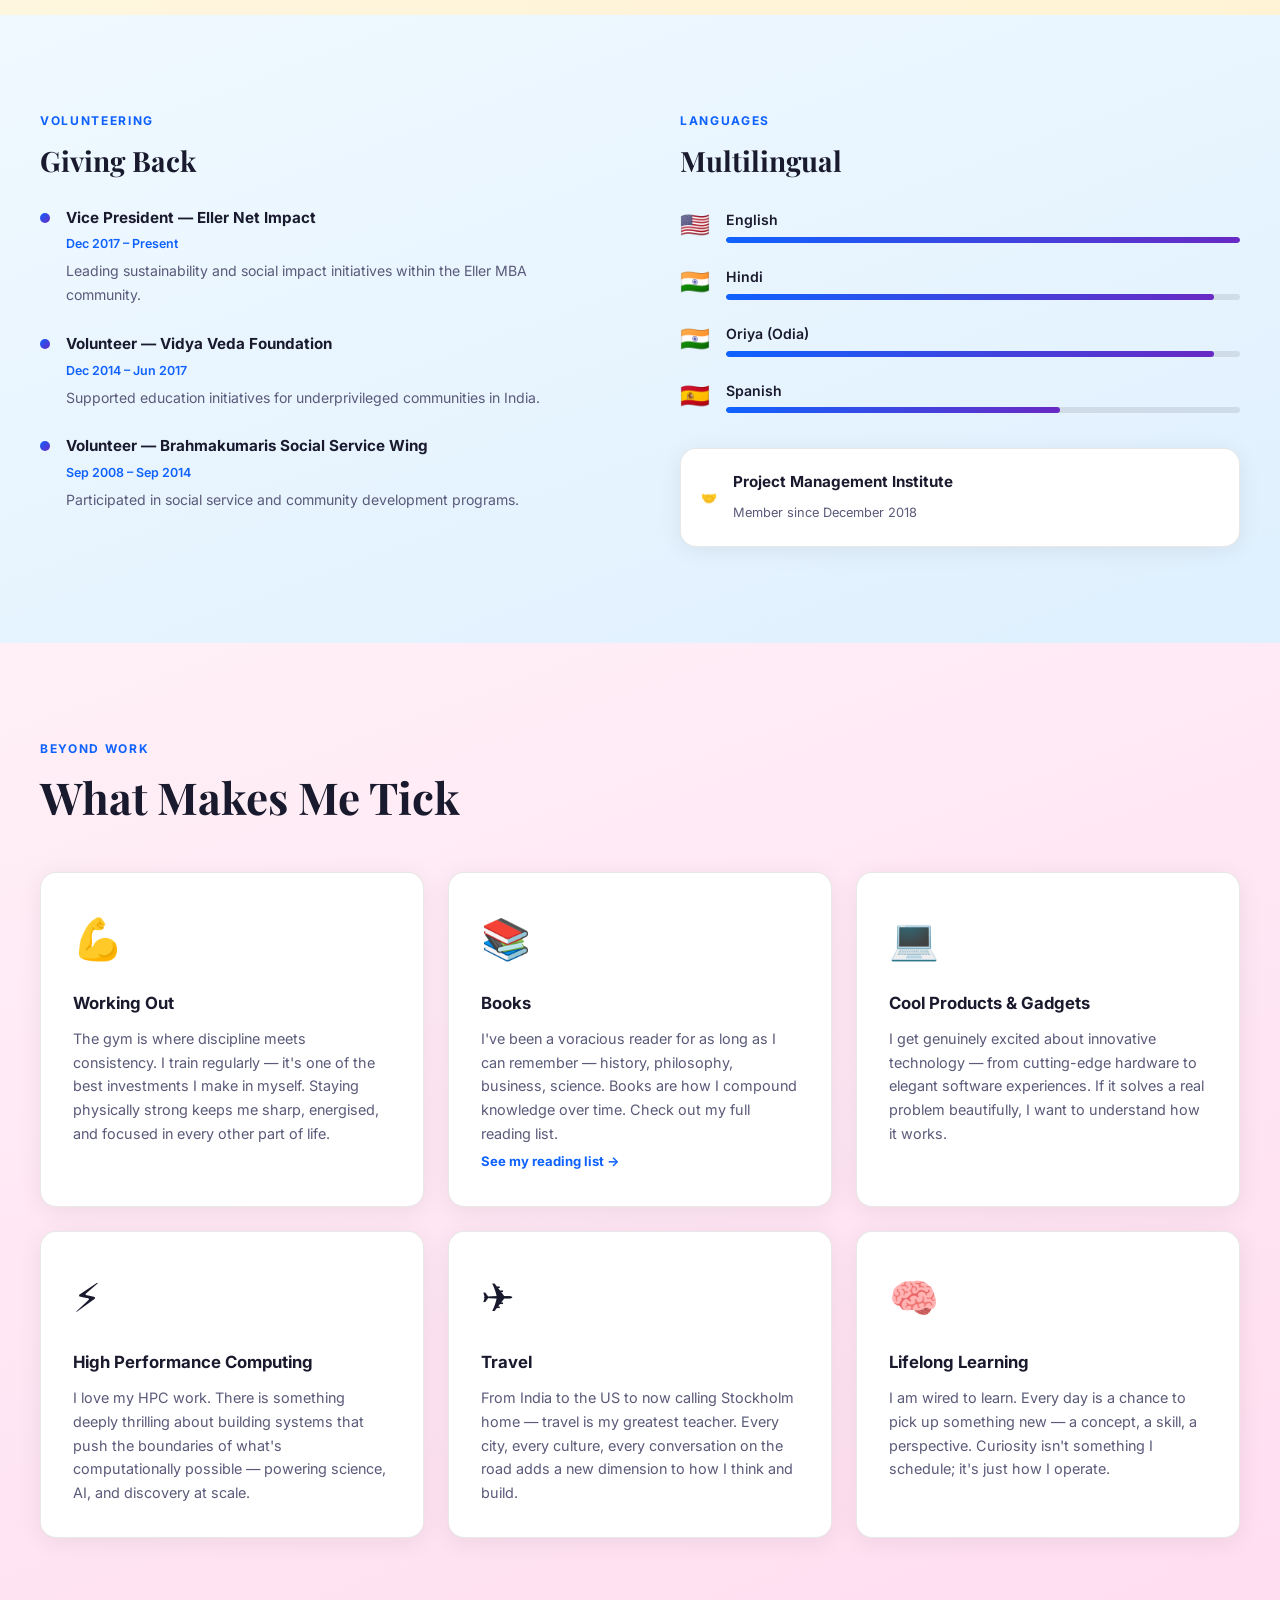
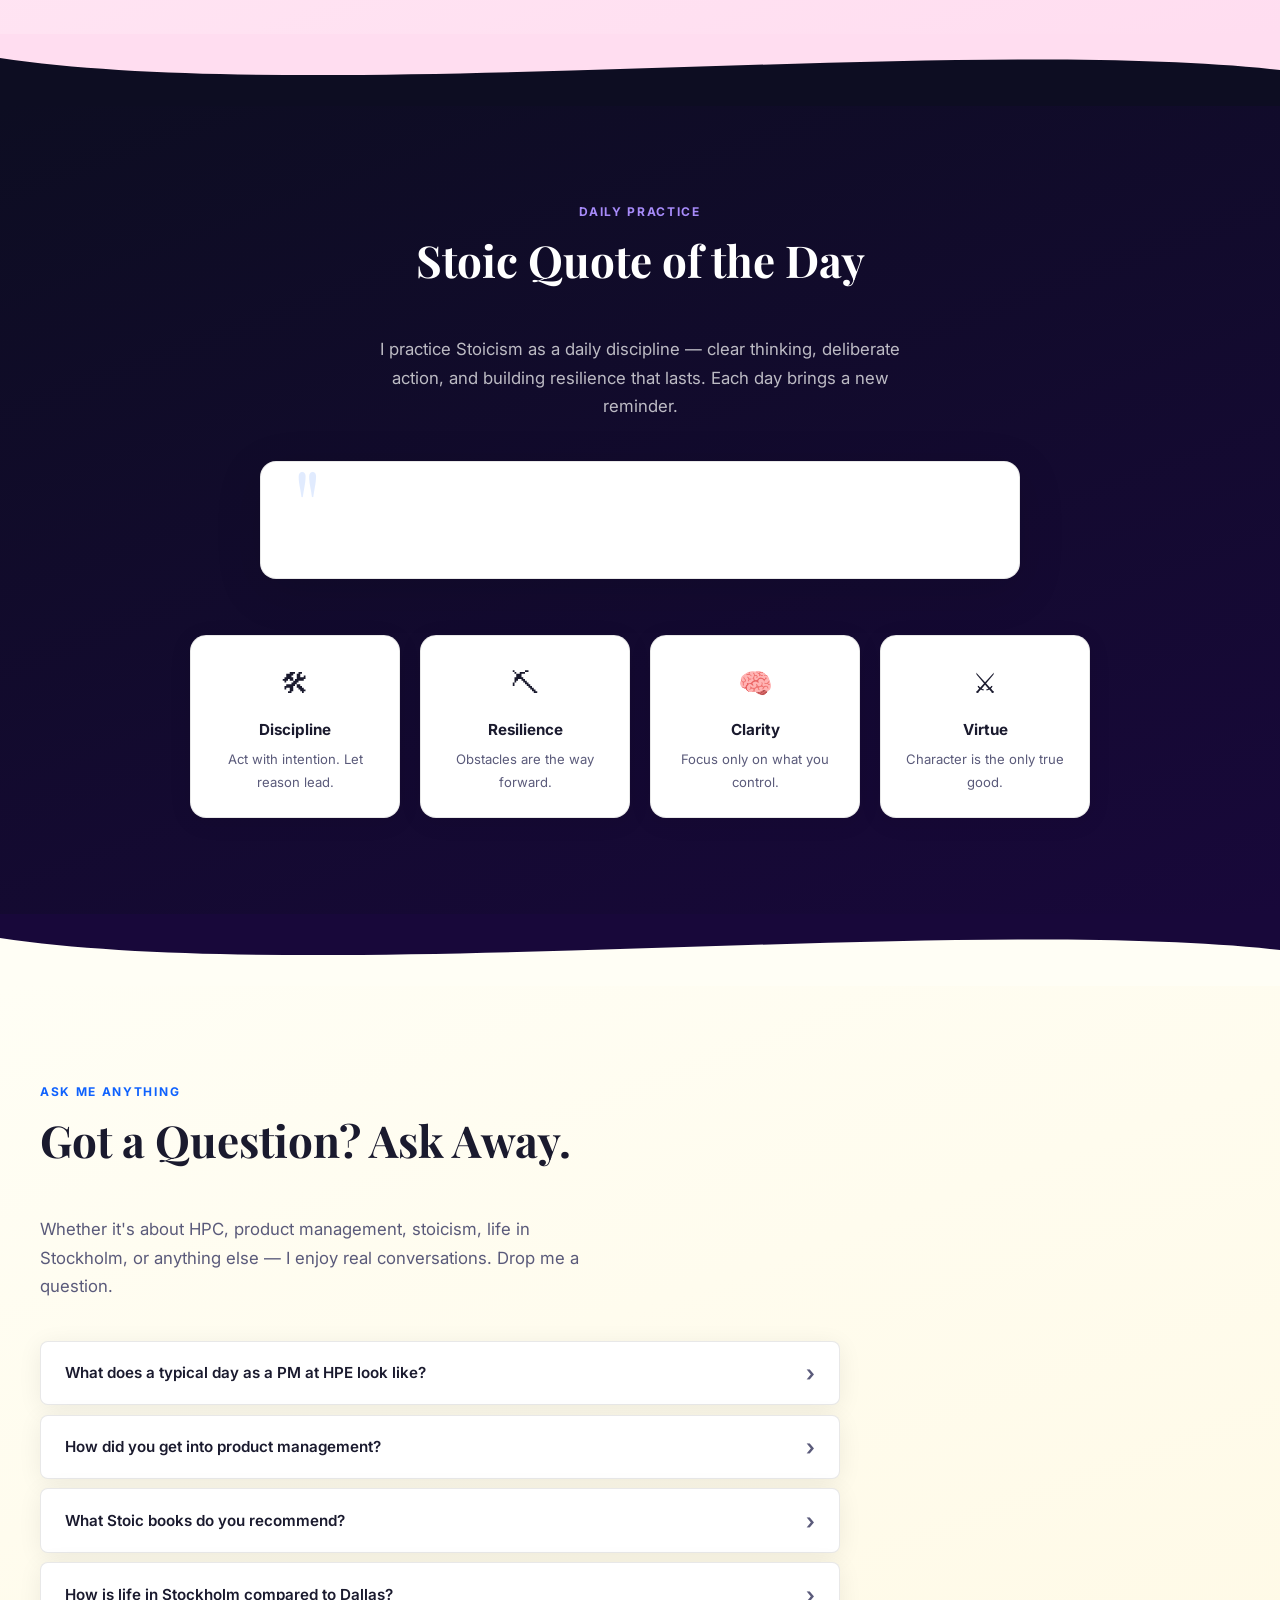
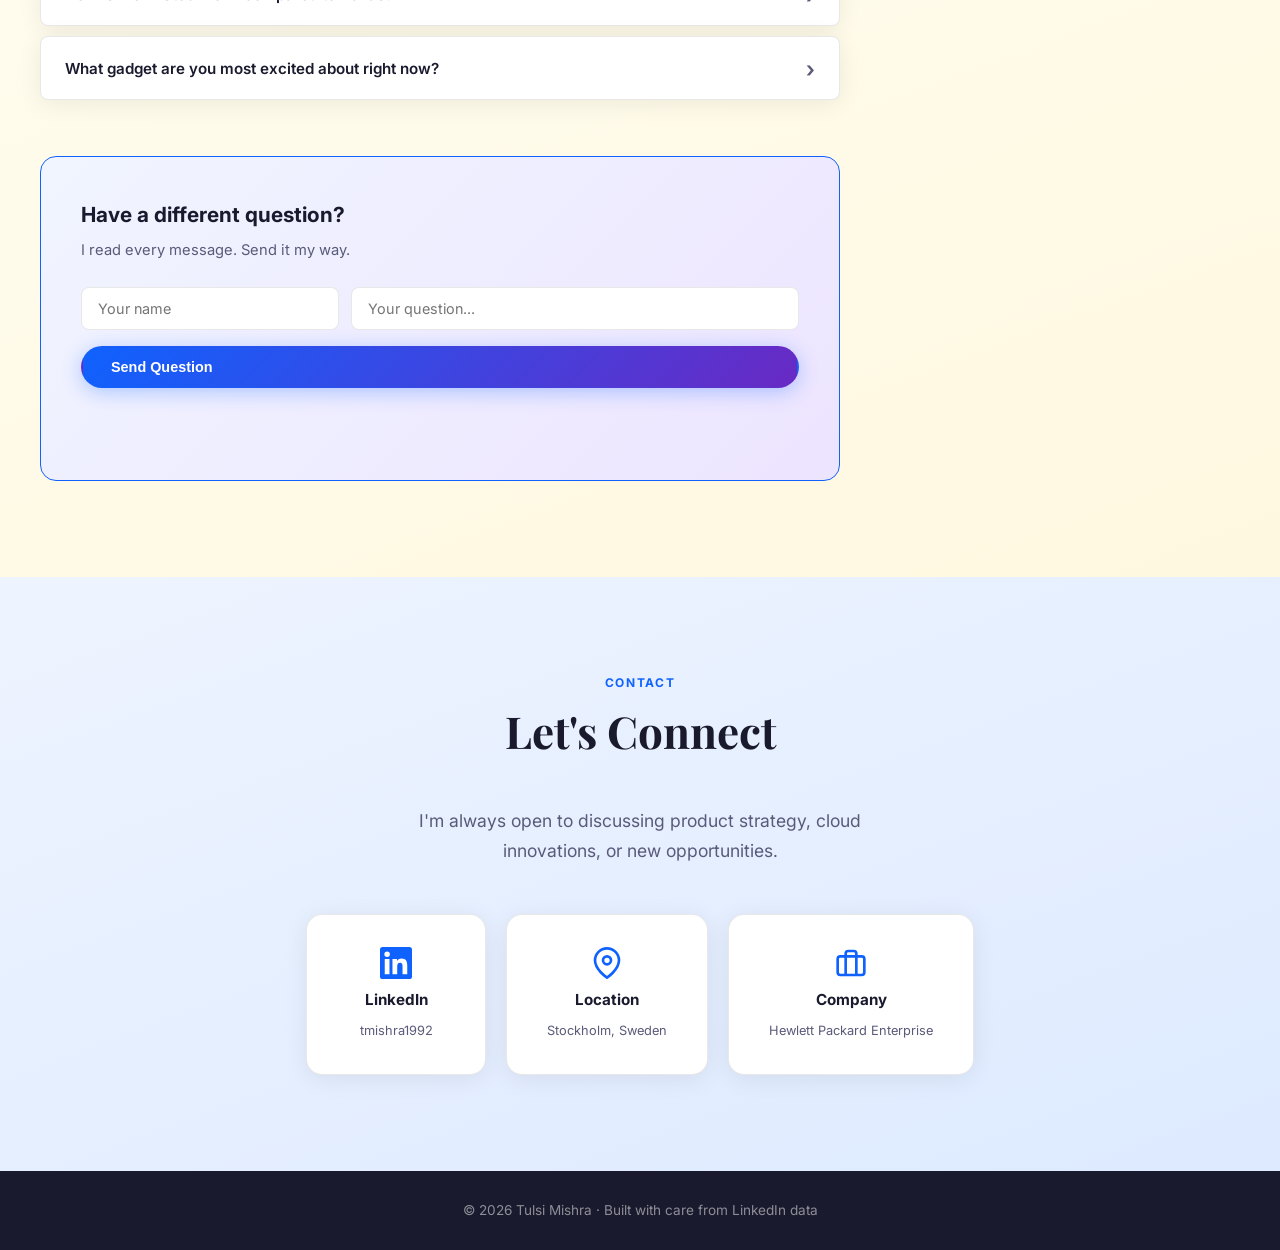
==== commit fedb01d2: "Add Posts page (LinkedIn & Substack) and update resume facts - New posts.html page with LinkedIn pos" ====
--- a/index.html
+++ b/index.html
@@ -28,6 +28,7 @@
             <li><a href="testimonials.html" target="_blank">Testimonials</a></li>
           </ul>
         </li>
+        <li><a href="posts.html" target="_blank">Posts</a></li>
         <li><a href="newsletter.html" target="_blank">Newsletter</a></li>
         <li><a href="books.html" target="_blank">Reading List</a></li>
         <li><a href="resume.html" target="_blank" class="nav-resume-btn">Resume</a></li>
@@ -207,7 +208,7 @@
             <div class="tl-header">
               <div>
                 <h3 class="tl-title">Manager, Data Analytics</h3>
-                <span class="tl-company">PennyMac Financial Services</span>
+                <span class="tl-company">PennyMac Loan Services</span>
               </div>
               <span class="tl-date">Jan 2020 – Apr 2022</span>
             </div>
@@ -224,7 +225,7 @@
           <div class="tl-content">
             <div class="tl-header">
               <div>
-                <h3 class="tl-title">Technical Project Manager</h3>
+                <h3 class="tl-title">Technical Product Manager</h3>
                 <span class="tl-company">The Boeing Company</span>
               </div>
               <span class="tl-date">May 2019 – Dec 2019</span>
@@ -308,10 +309,10 @@
         <div class="edu-card">
           <div class="edu-icon">&#127891;</div>
           <div class="edu-body">
-            <span class="edu-degree">Undergraduate Degree — Electronics &amp; Instrumentation</span>
-            <span class="edu-school">India (Engineering / Technology)</span>
-            <span class="edu-date">2010 – 2014</span>
-            <p class="edu-note">Foundational engineering education including specialized training in VLSI and Programmable Logic Controllers.</p>
+            <span class="edu-degree">B.Tech — Electrical &amp; Electronics Engineering</span>
+            <span class="edu-school">Veer Surendra Sai University of Technology, India</span>
+            <span class="edu-date">May 2013</span>
+            <p class="edu-note">GPA: 3.8 / 4.0. Foundational engineering education in electrical systems, electronics, and emerging technologies.</p>
           </div>
         </div>
 
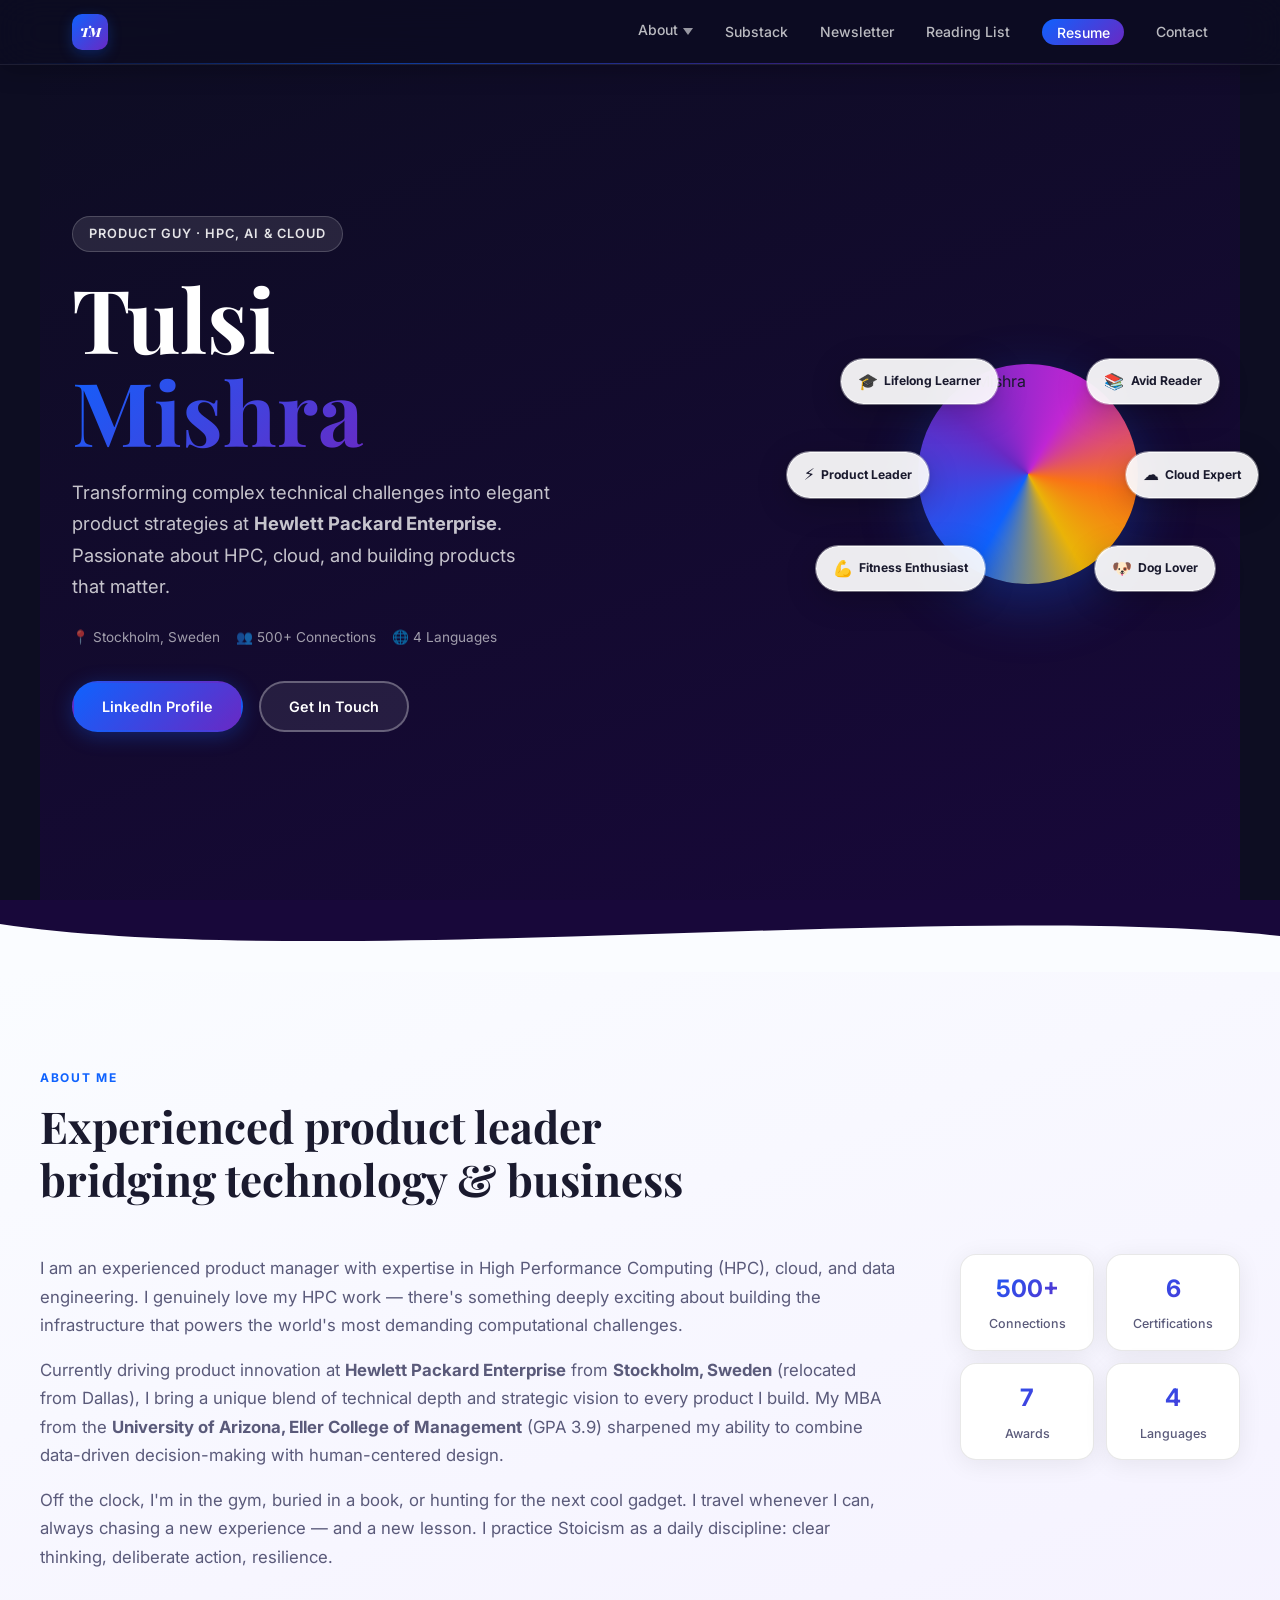
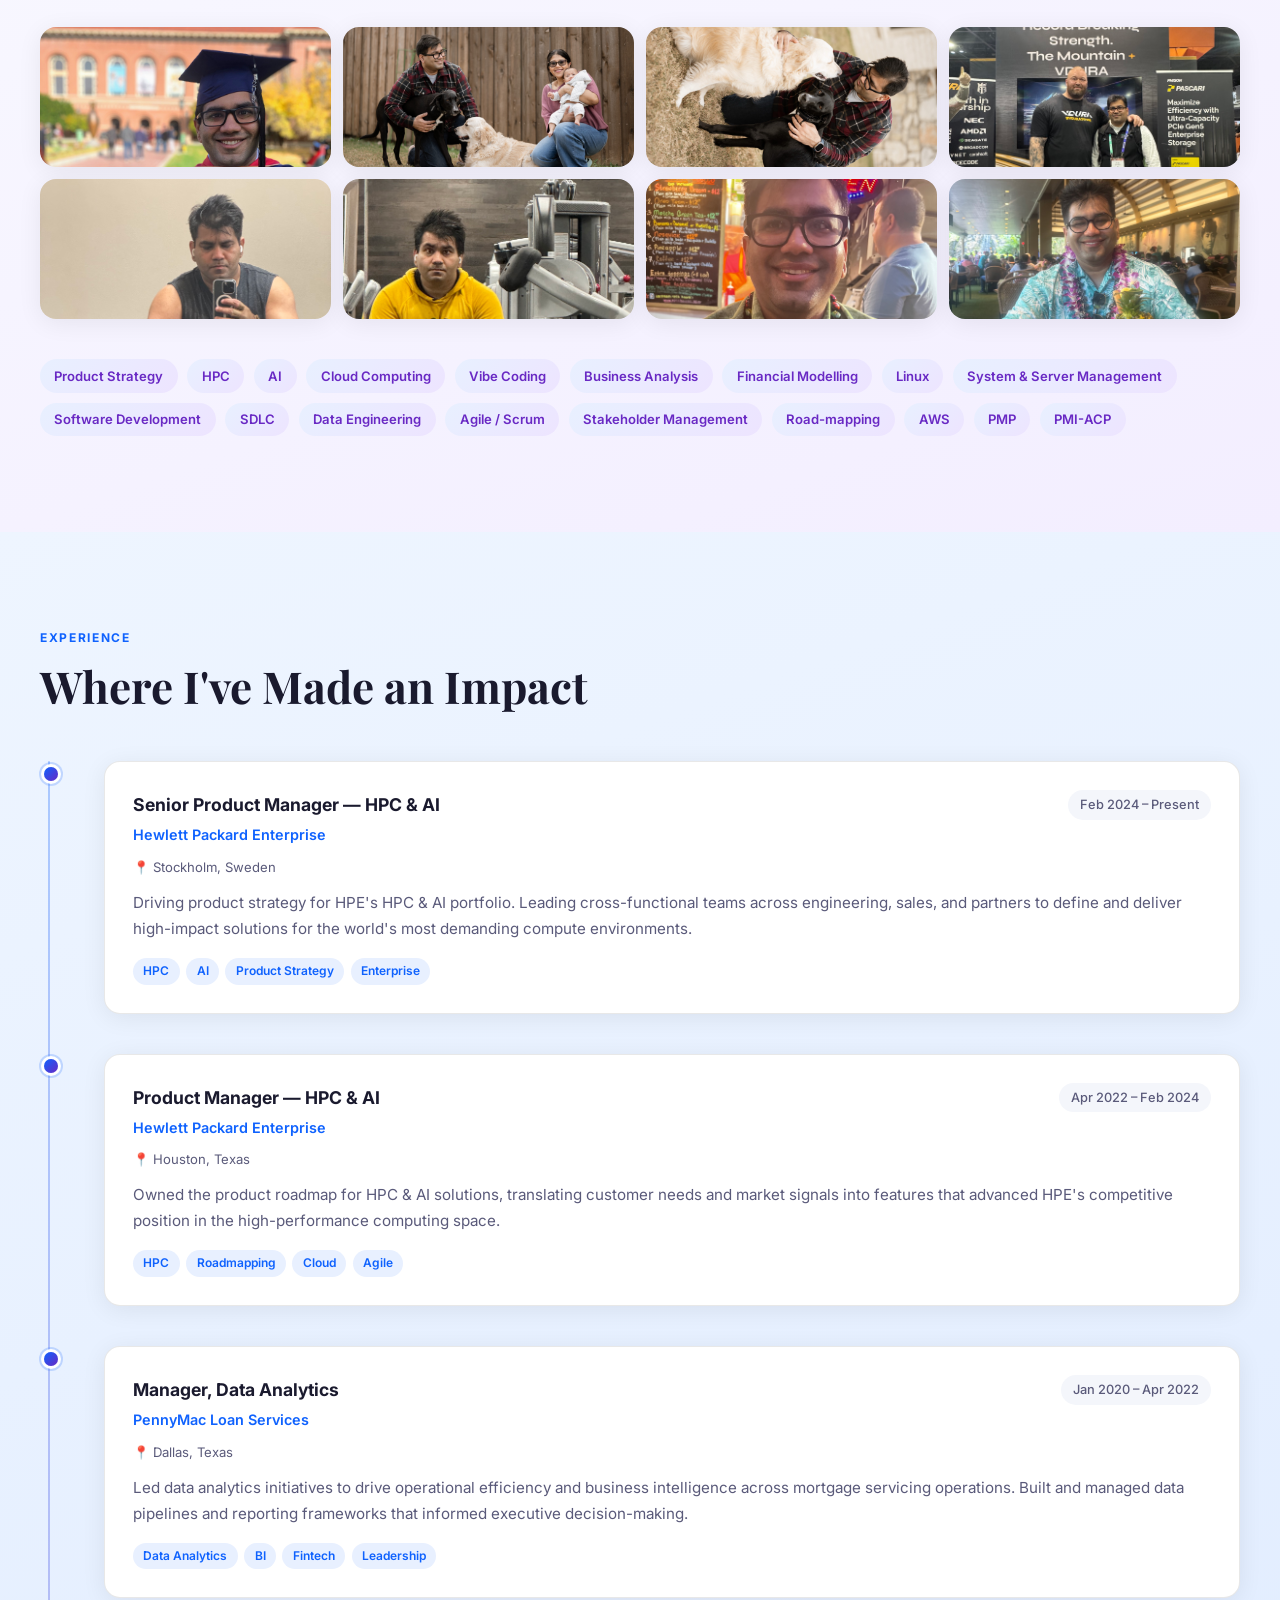
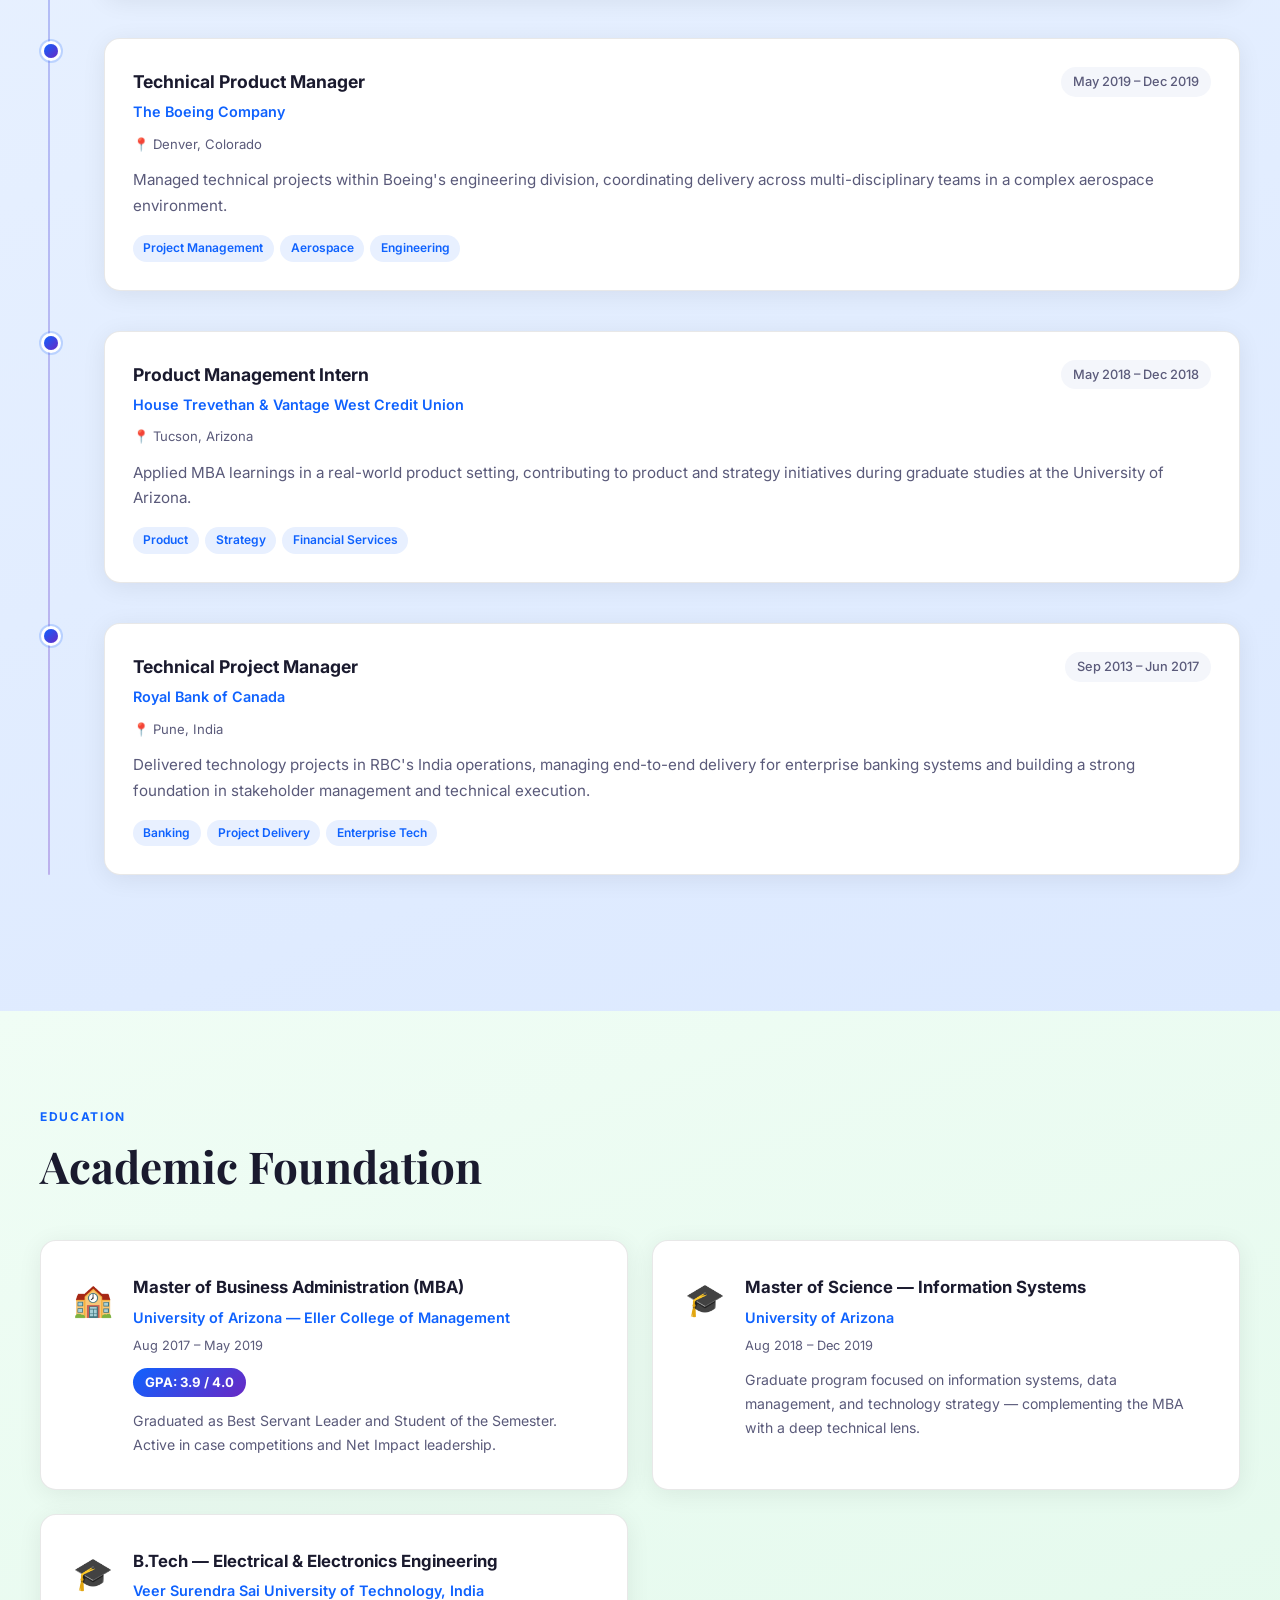
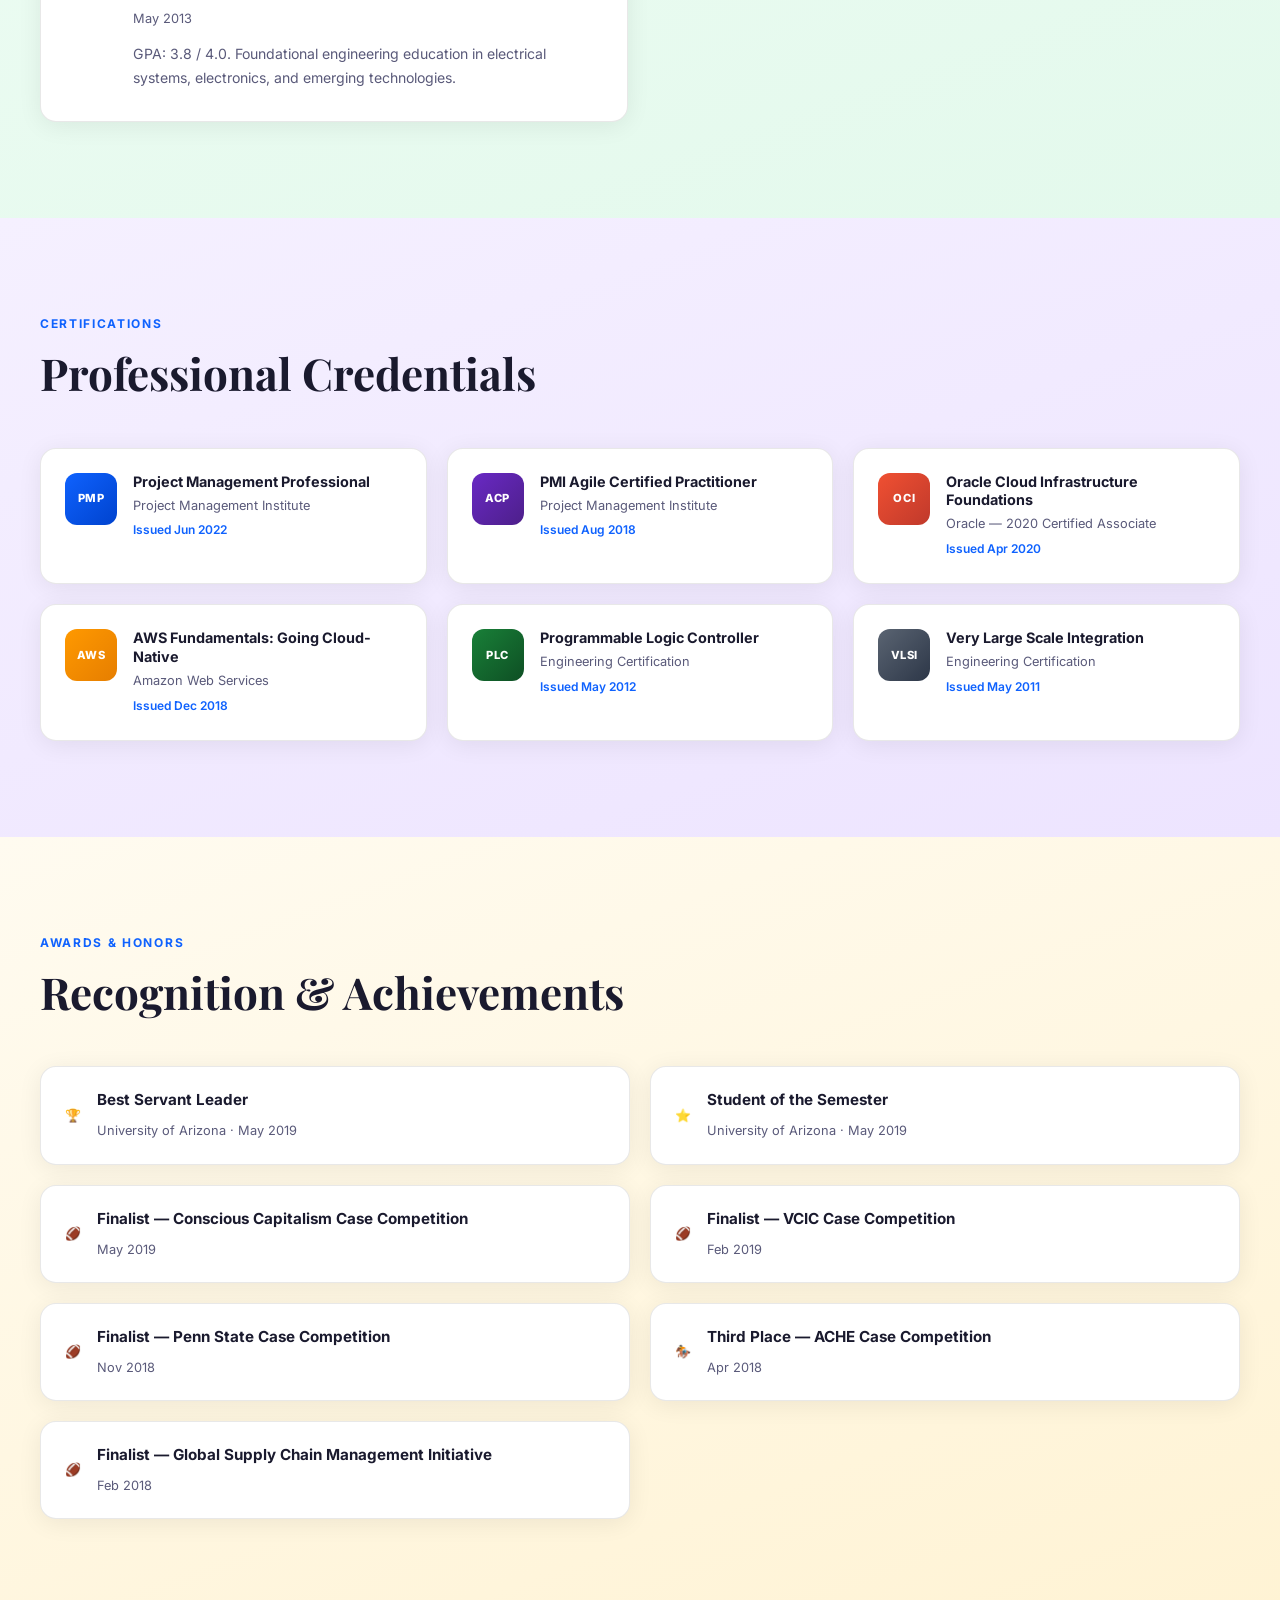
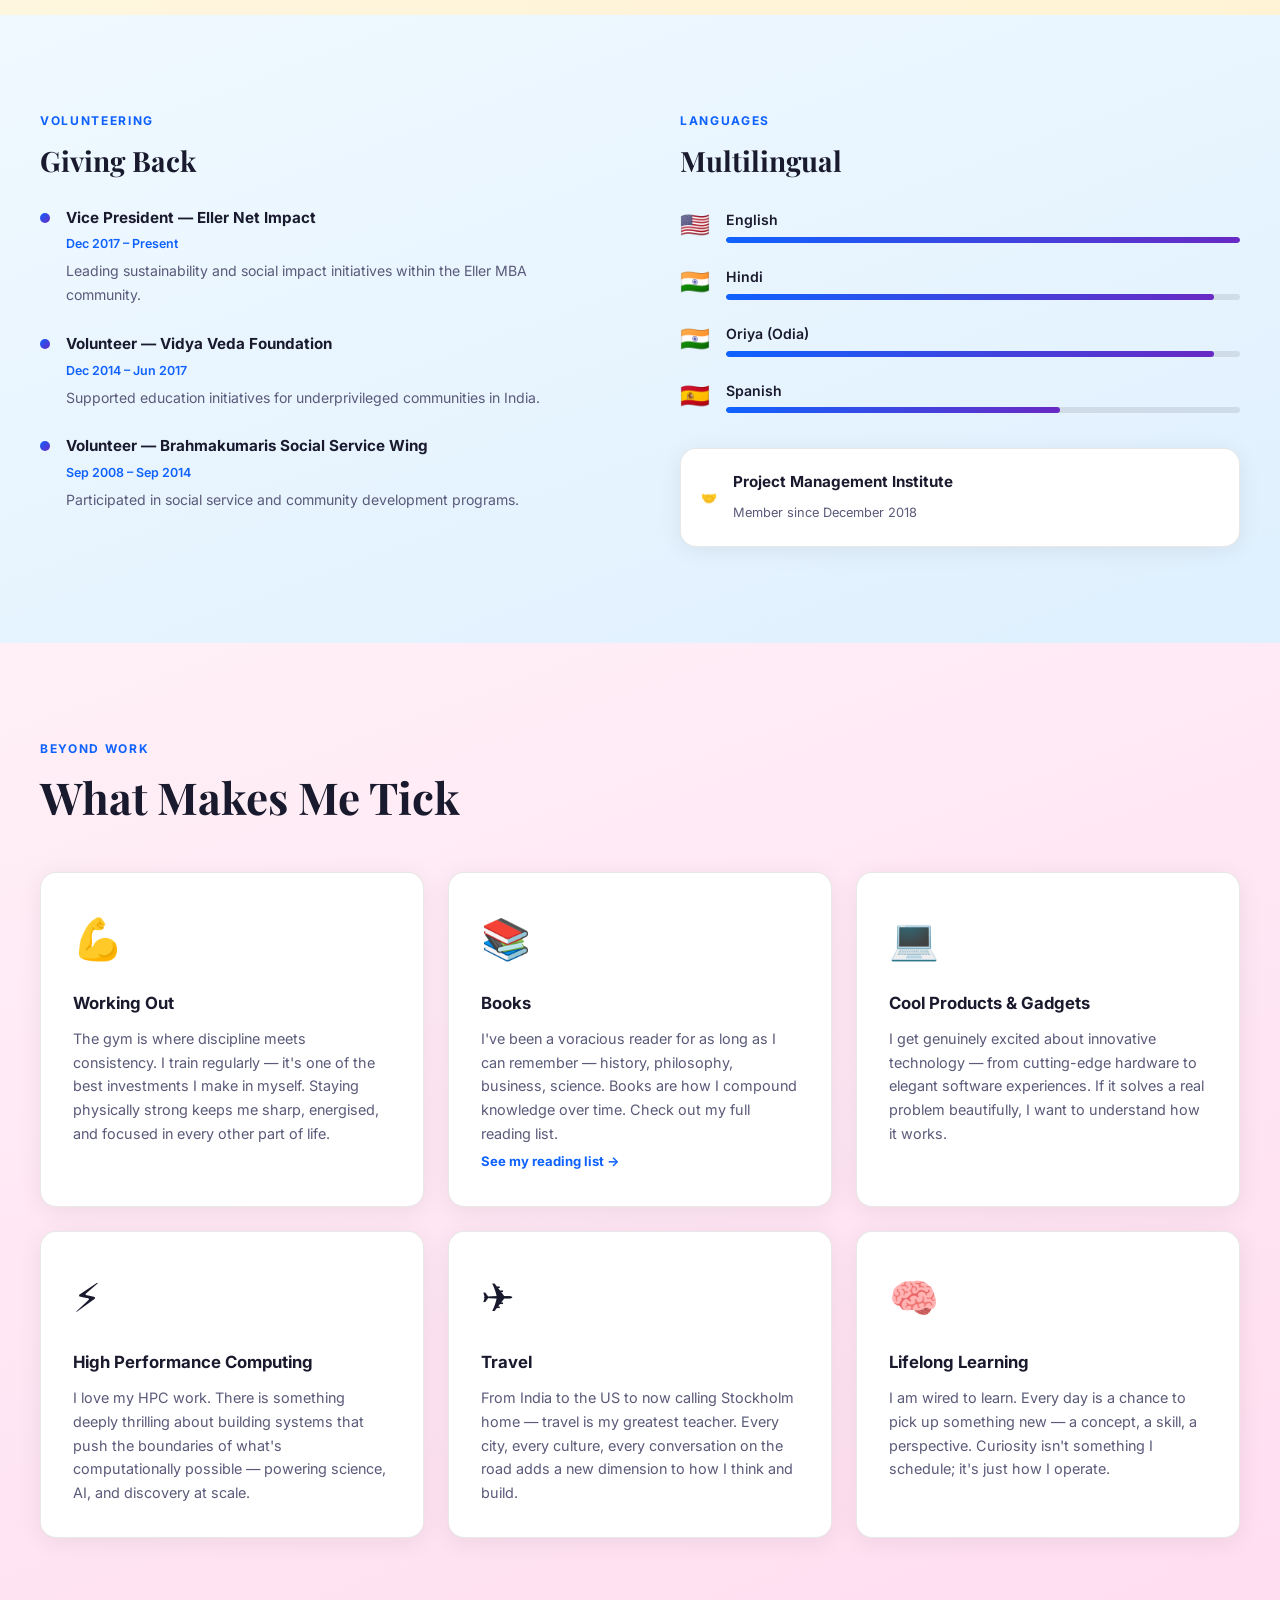
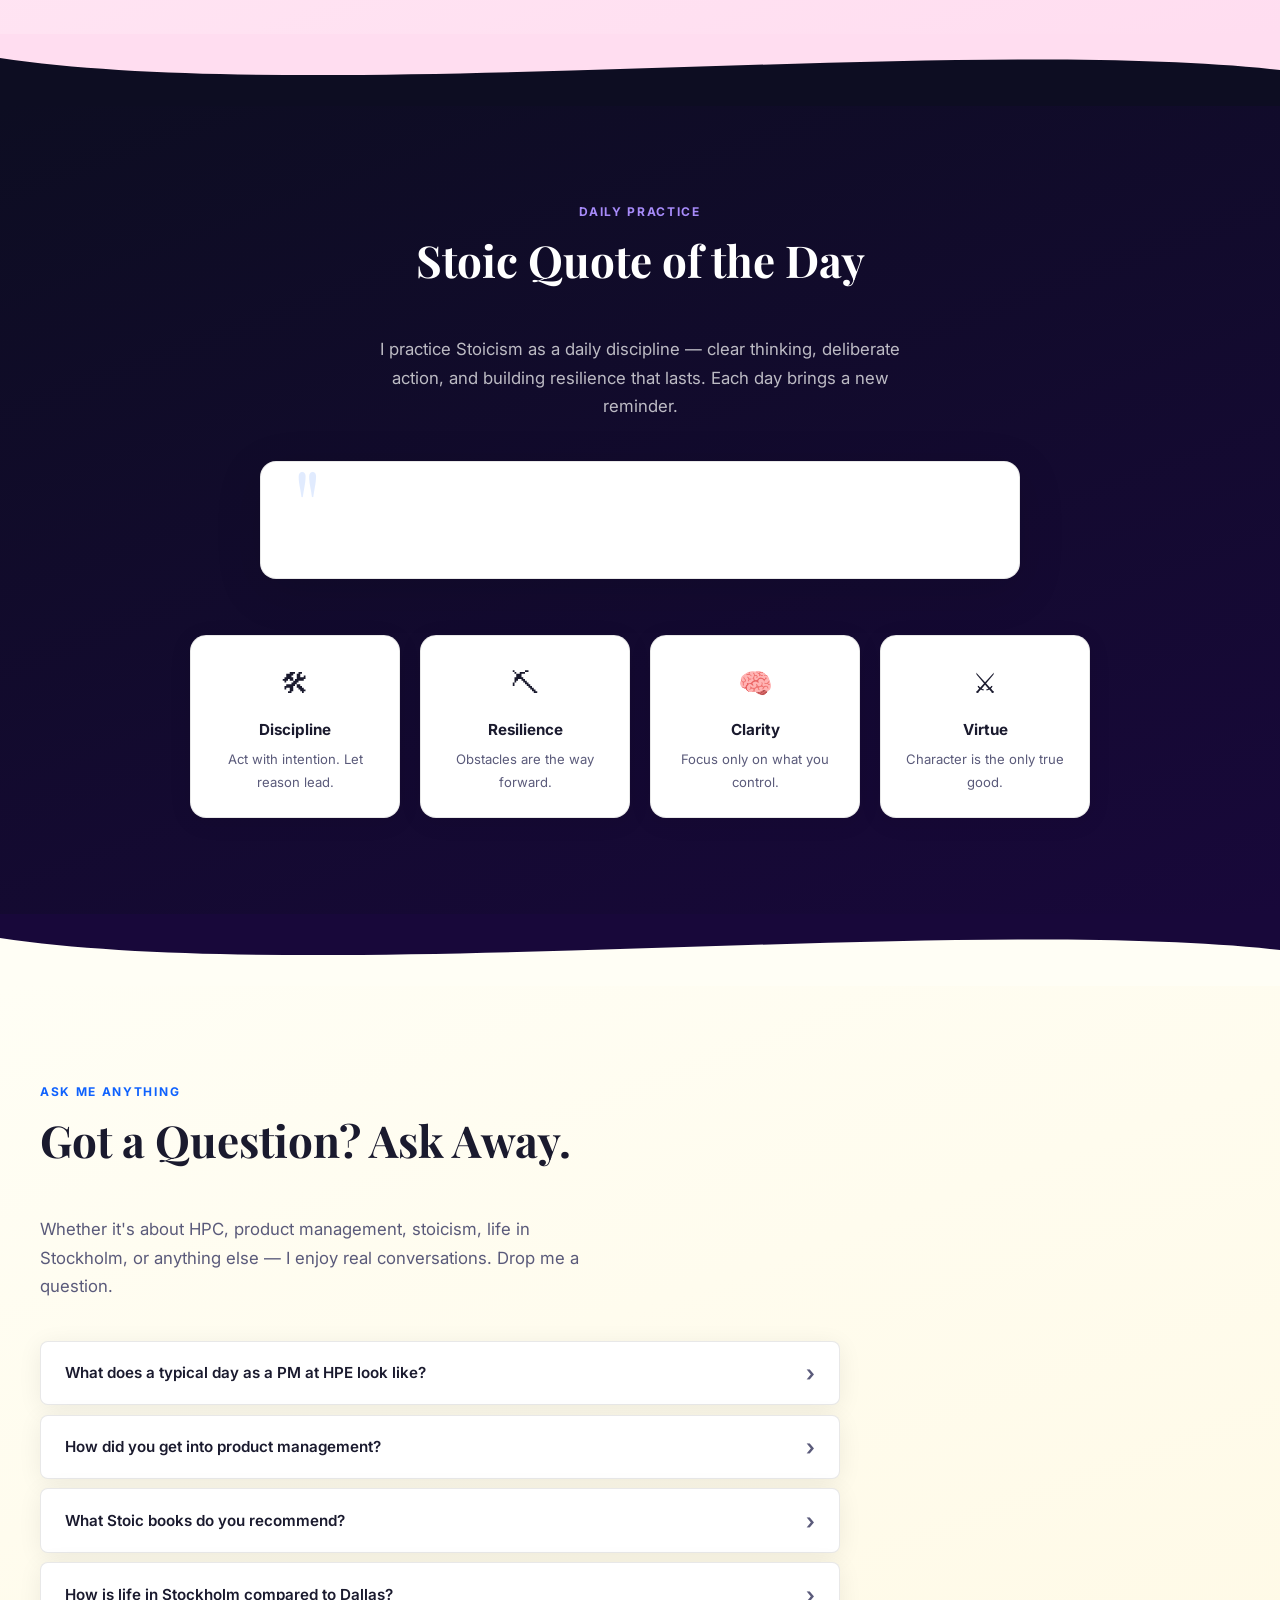
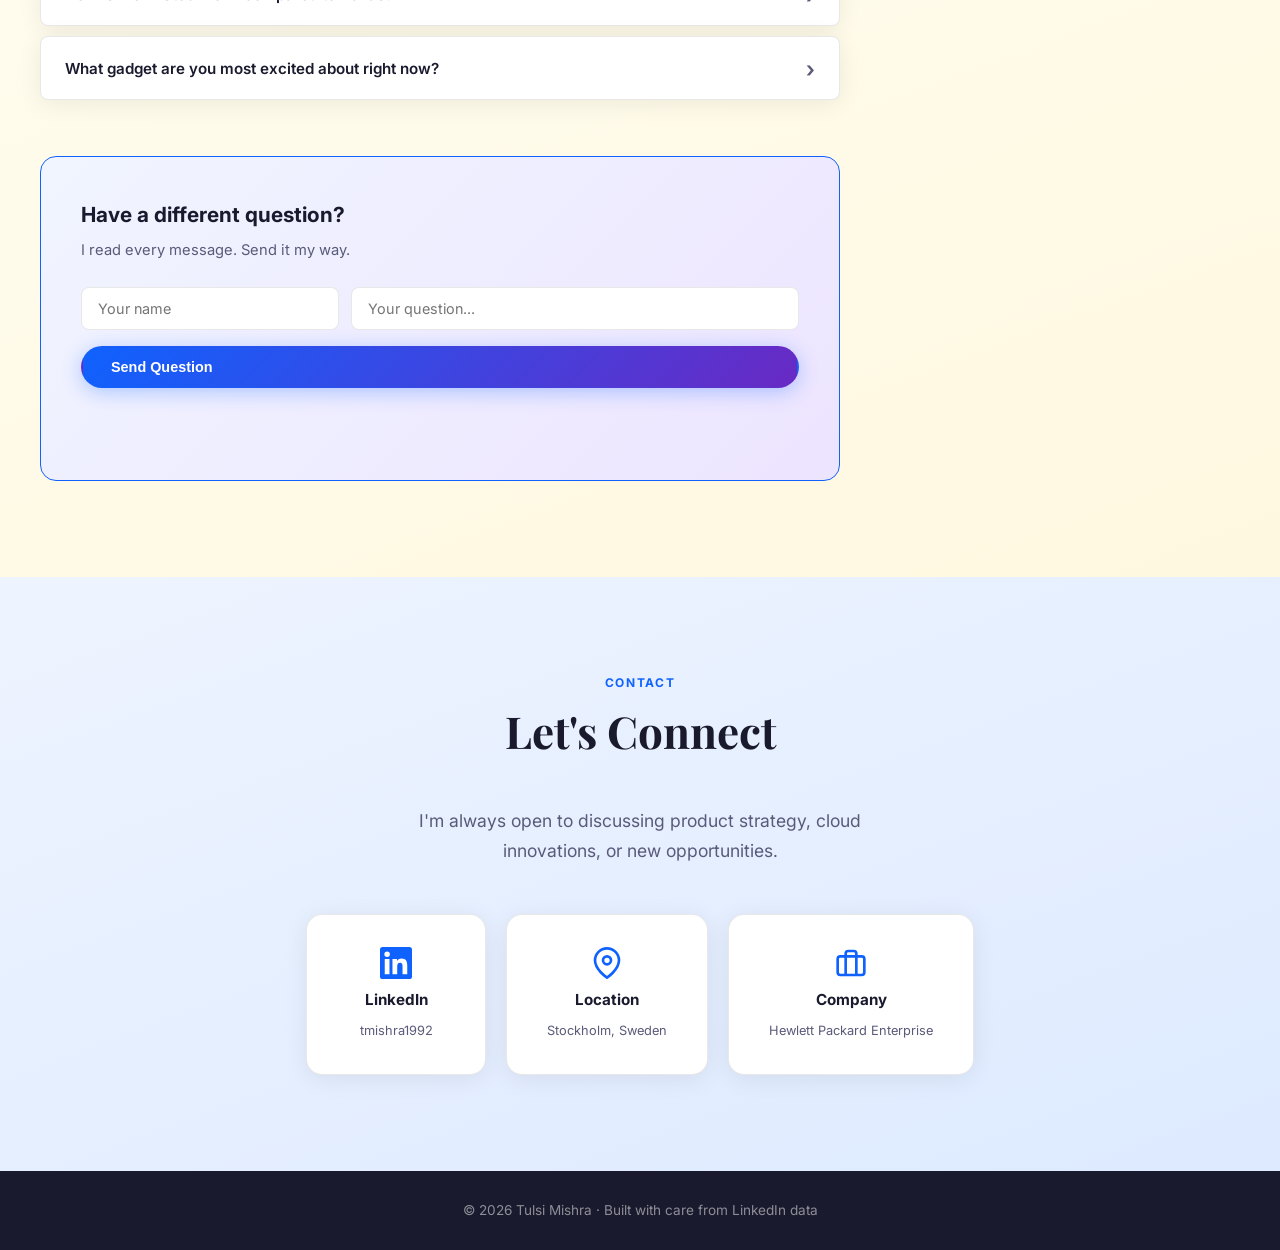
==== commit e7401230: "Add TM favicon to all pages Co-Authored-By: Claude Sonnet 4.6 <noreply@anthropic.com>" ====
--- a/index.html
+++ b/index.html
@@ -2,6 +2,7 @@
 <html lang="en">
 <head>
   <meta charset="UTF-8" />
+  <link rel="icon" type="image/svg+xml" href="data:image/svg+xml,<svg xmlns='http://www.w3.org/2000/svg' viewBox='0 0 100 100'><rect width='100' height='100' rx='18' fill='%237c6af7'/><text x='50' y='54' font-family='Inter,sans-serif' font-weight='800' font-size='42' fill='white' text-anchor='middle' dominant-baseline='middle'>TM</text></svg>" />
   <meta name="viewport" content="width=device-width, initial-scale=1.0" />
   <title>Tulsi Mishra — Product Guy · HPC, AI &amp; Cloud</title>
   <link rel="preconnect" href="https://fonts.googleapis.com" />
@@ -28,7 +29,7 @@
             <li><a href="testimonials.html" target="_blank">Testimonials</a></li>
           </ul>
         </li>
-        <li><a href="posts.html" target="_blank">Posts</a></li>
+        <li><a href="posts.html" target="_blank">Substack</a></li>
         <li><a href="newsletter.html" target="_blank">Newsletter</a></li>
         <li><a href="books.html" target="_blank">Reading List</a></li>
         <li><a href="resume.html" target="_blank" class="nav-resume-btn">Resume</a></li>
